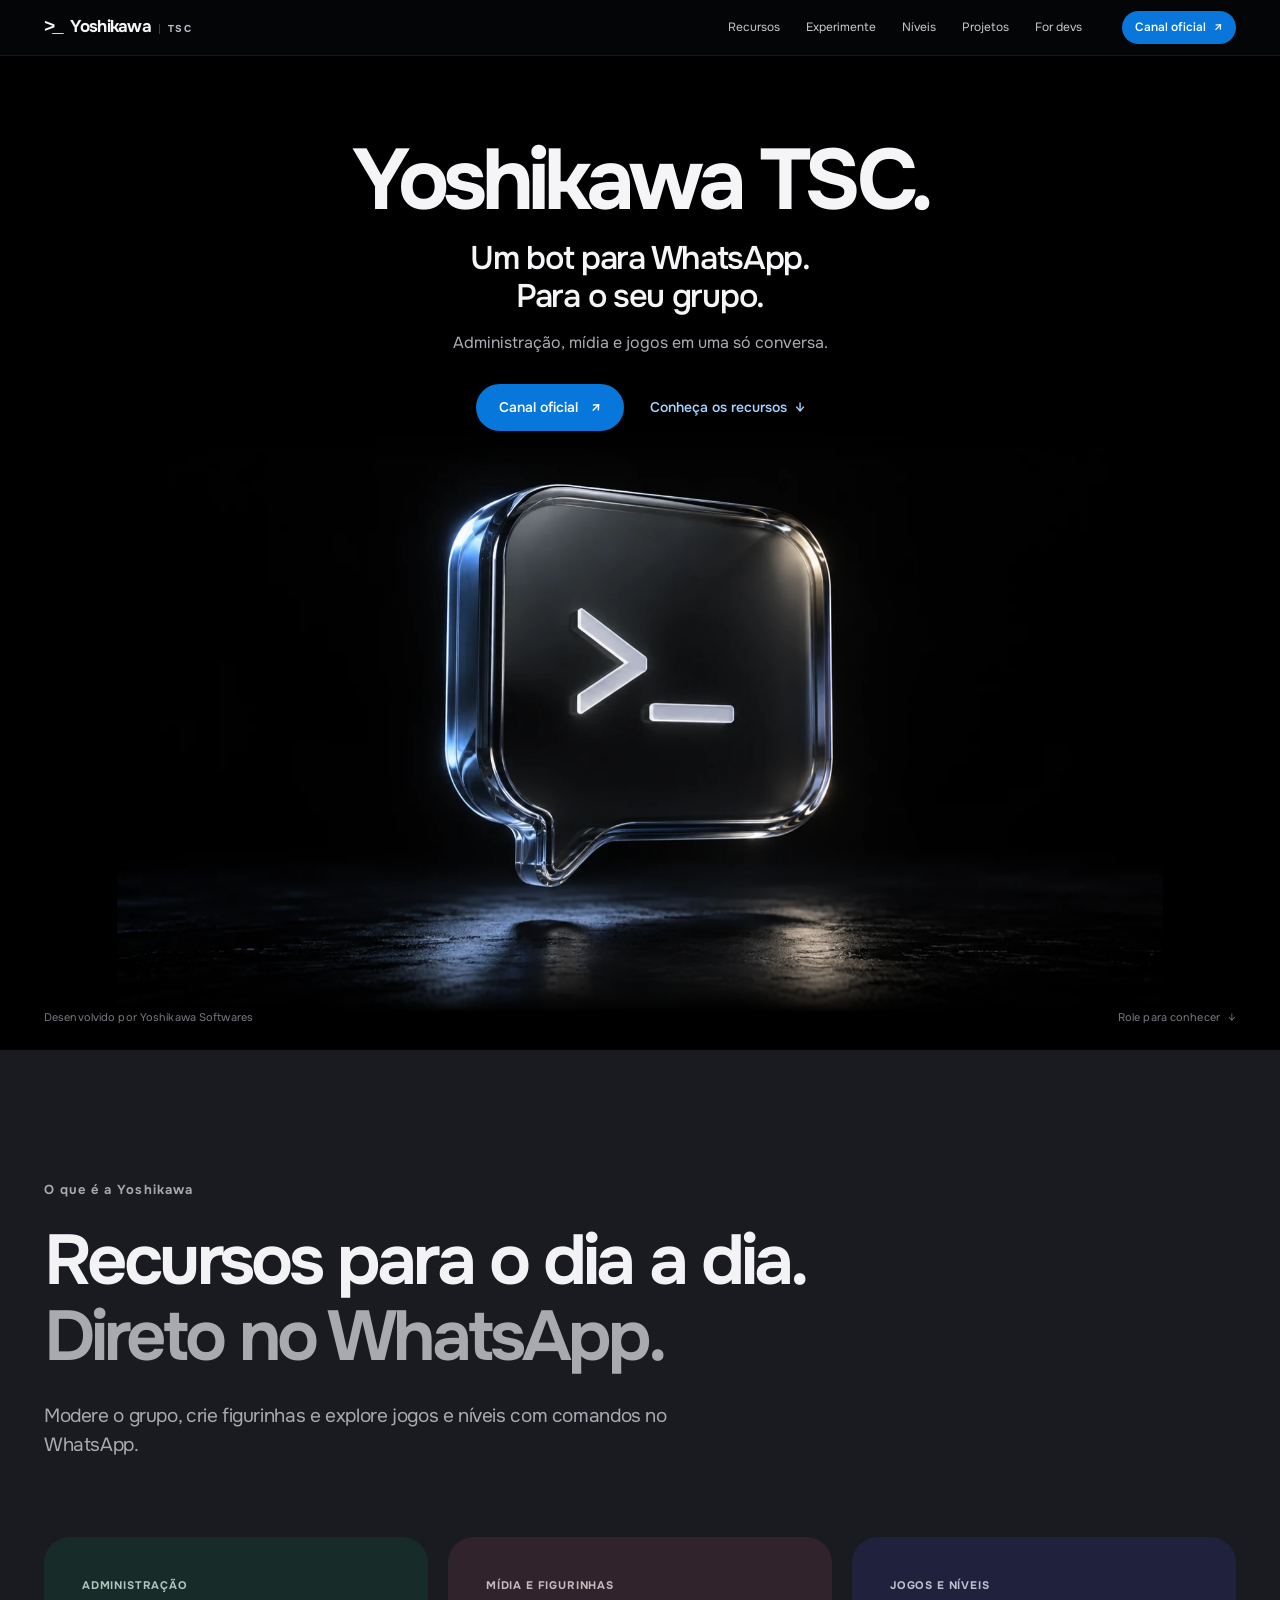
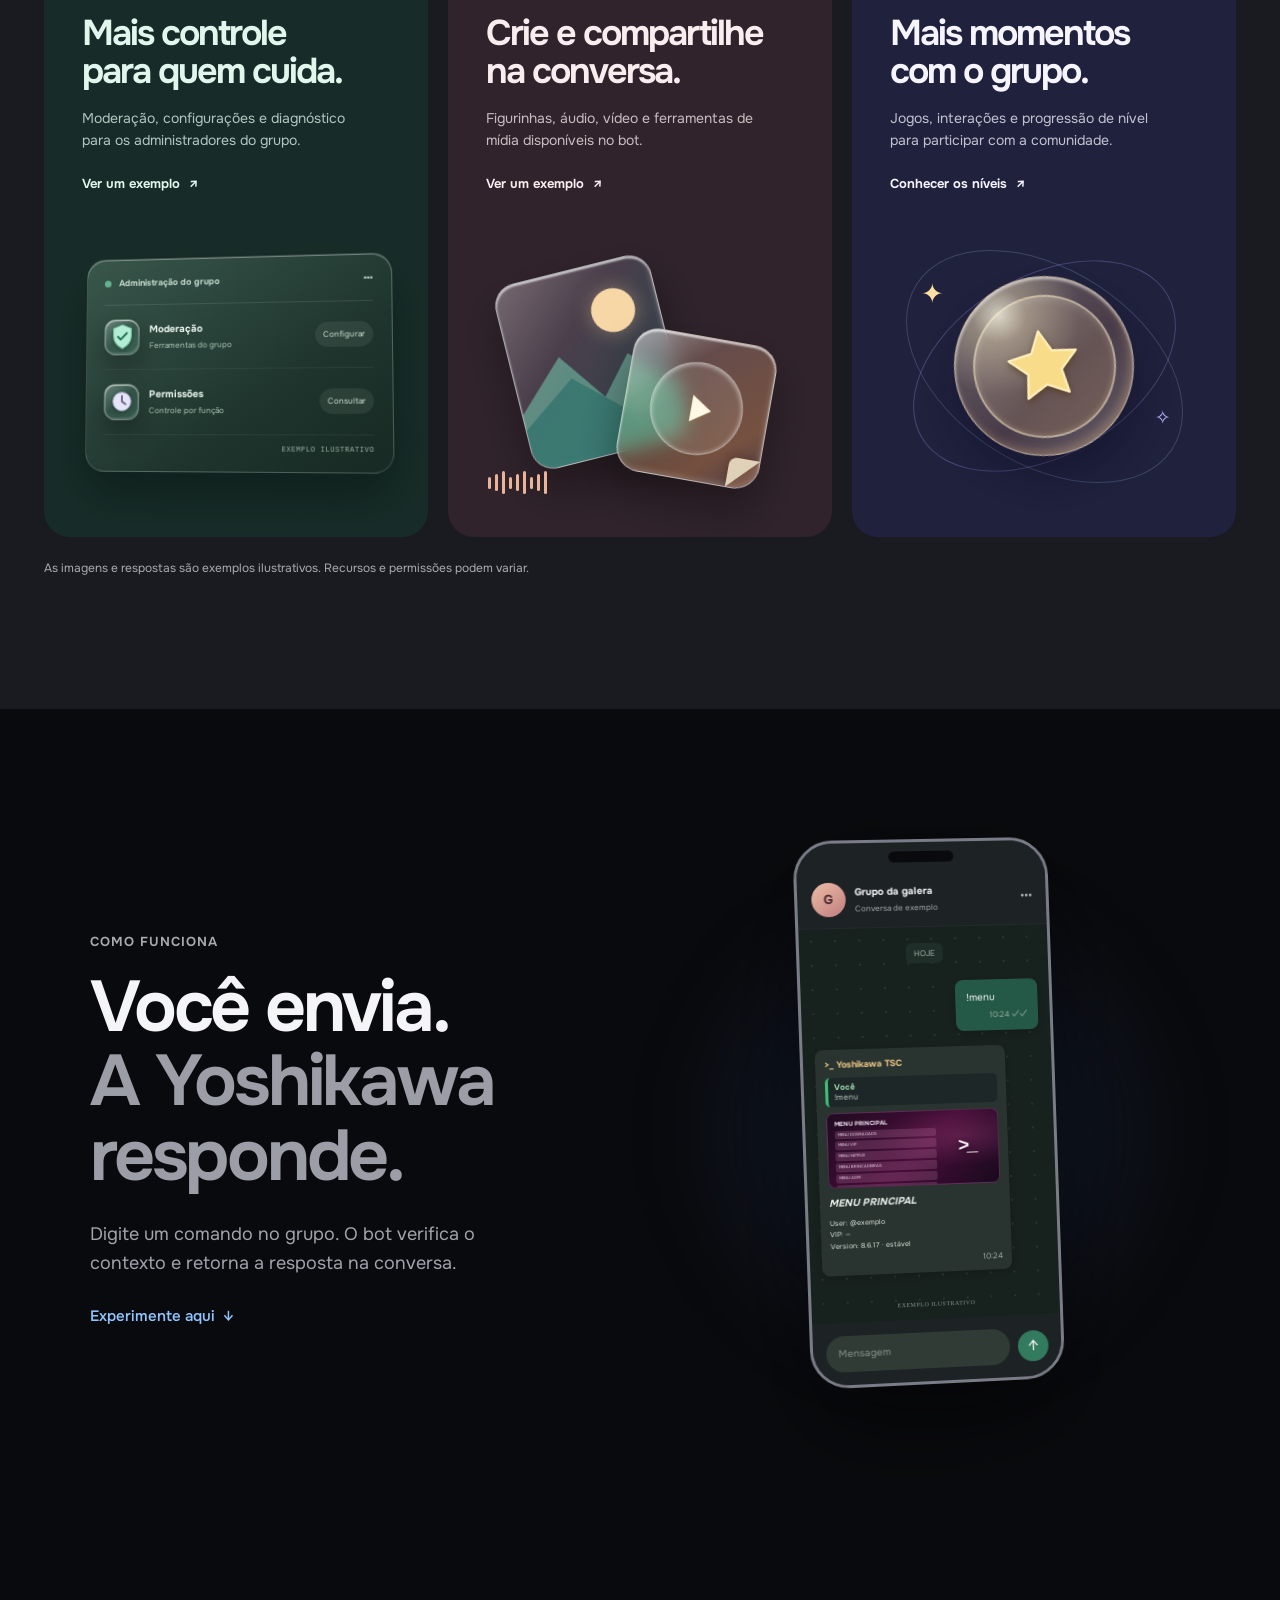
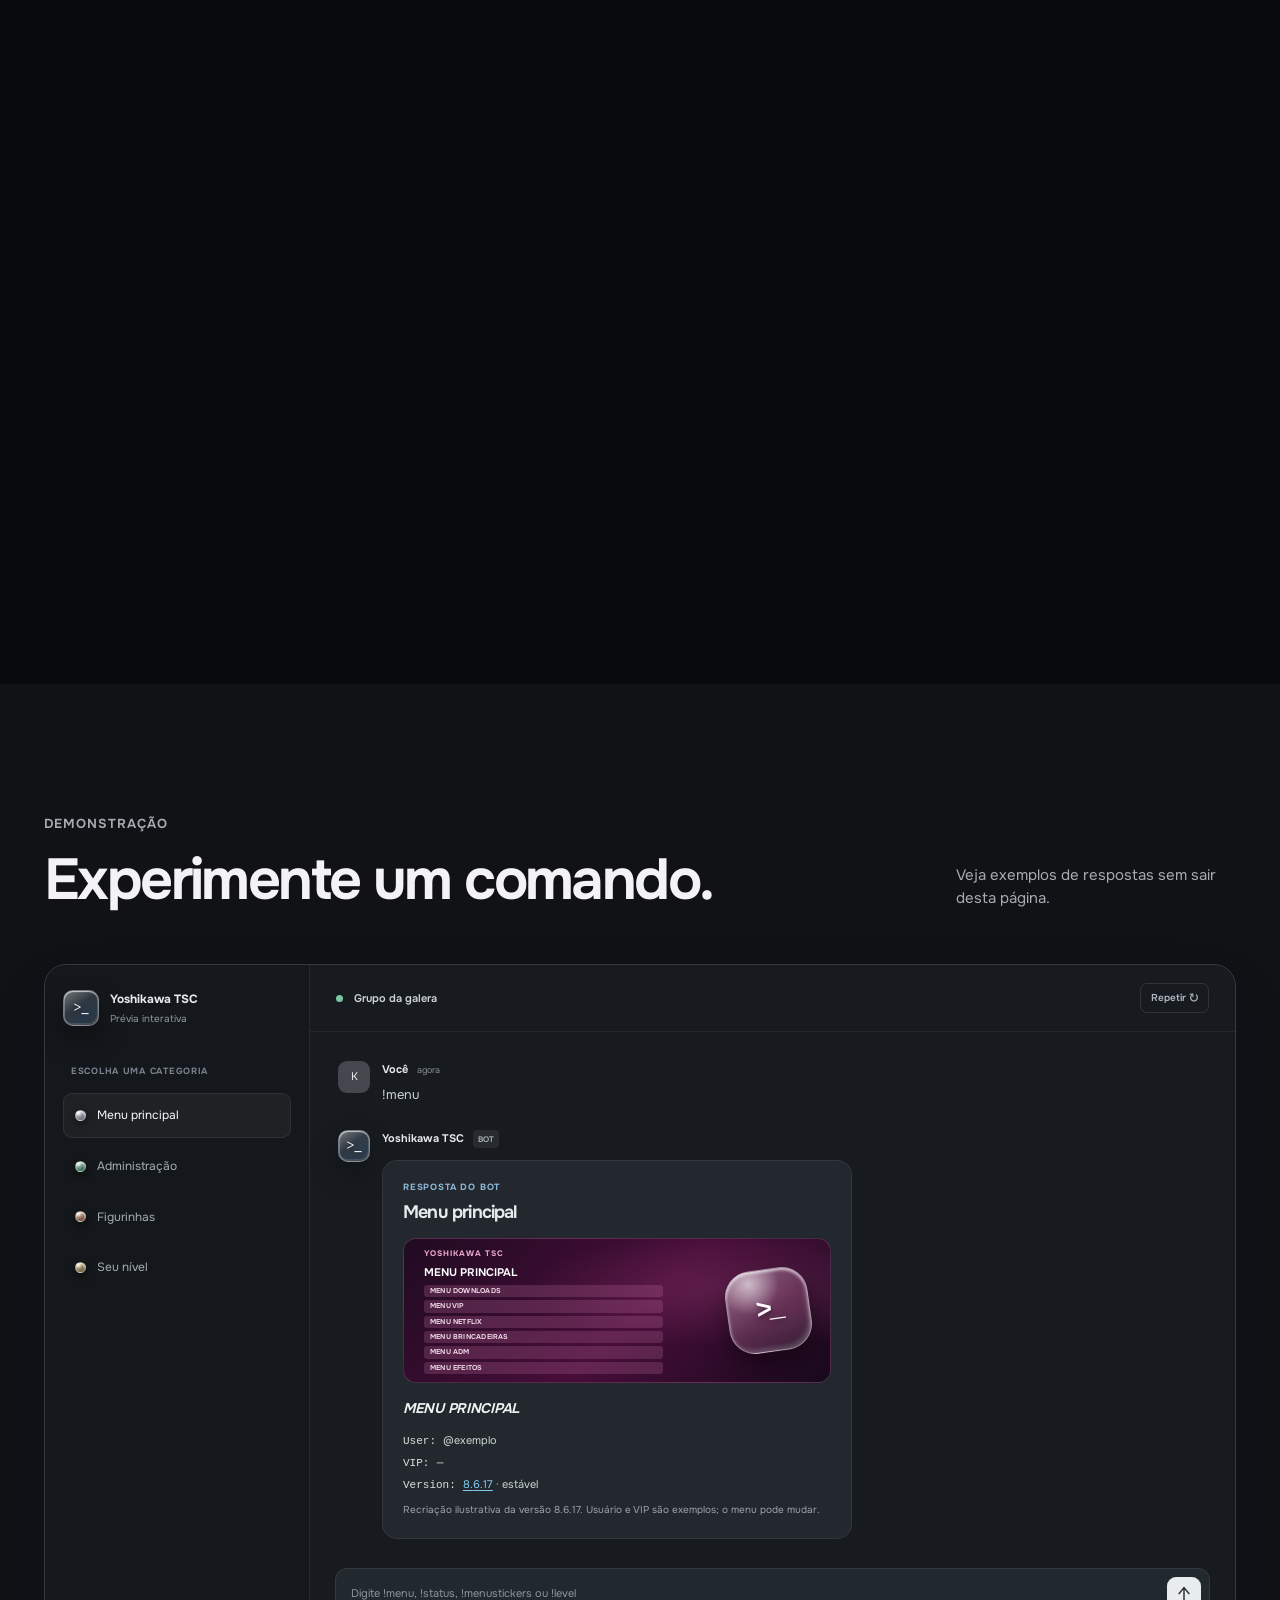
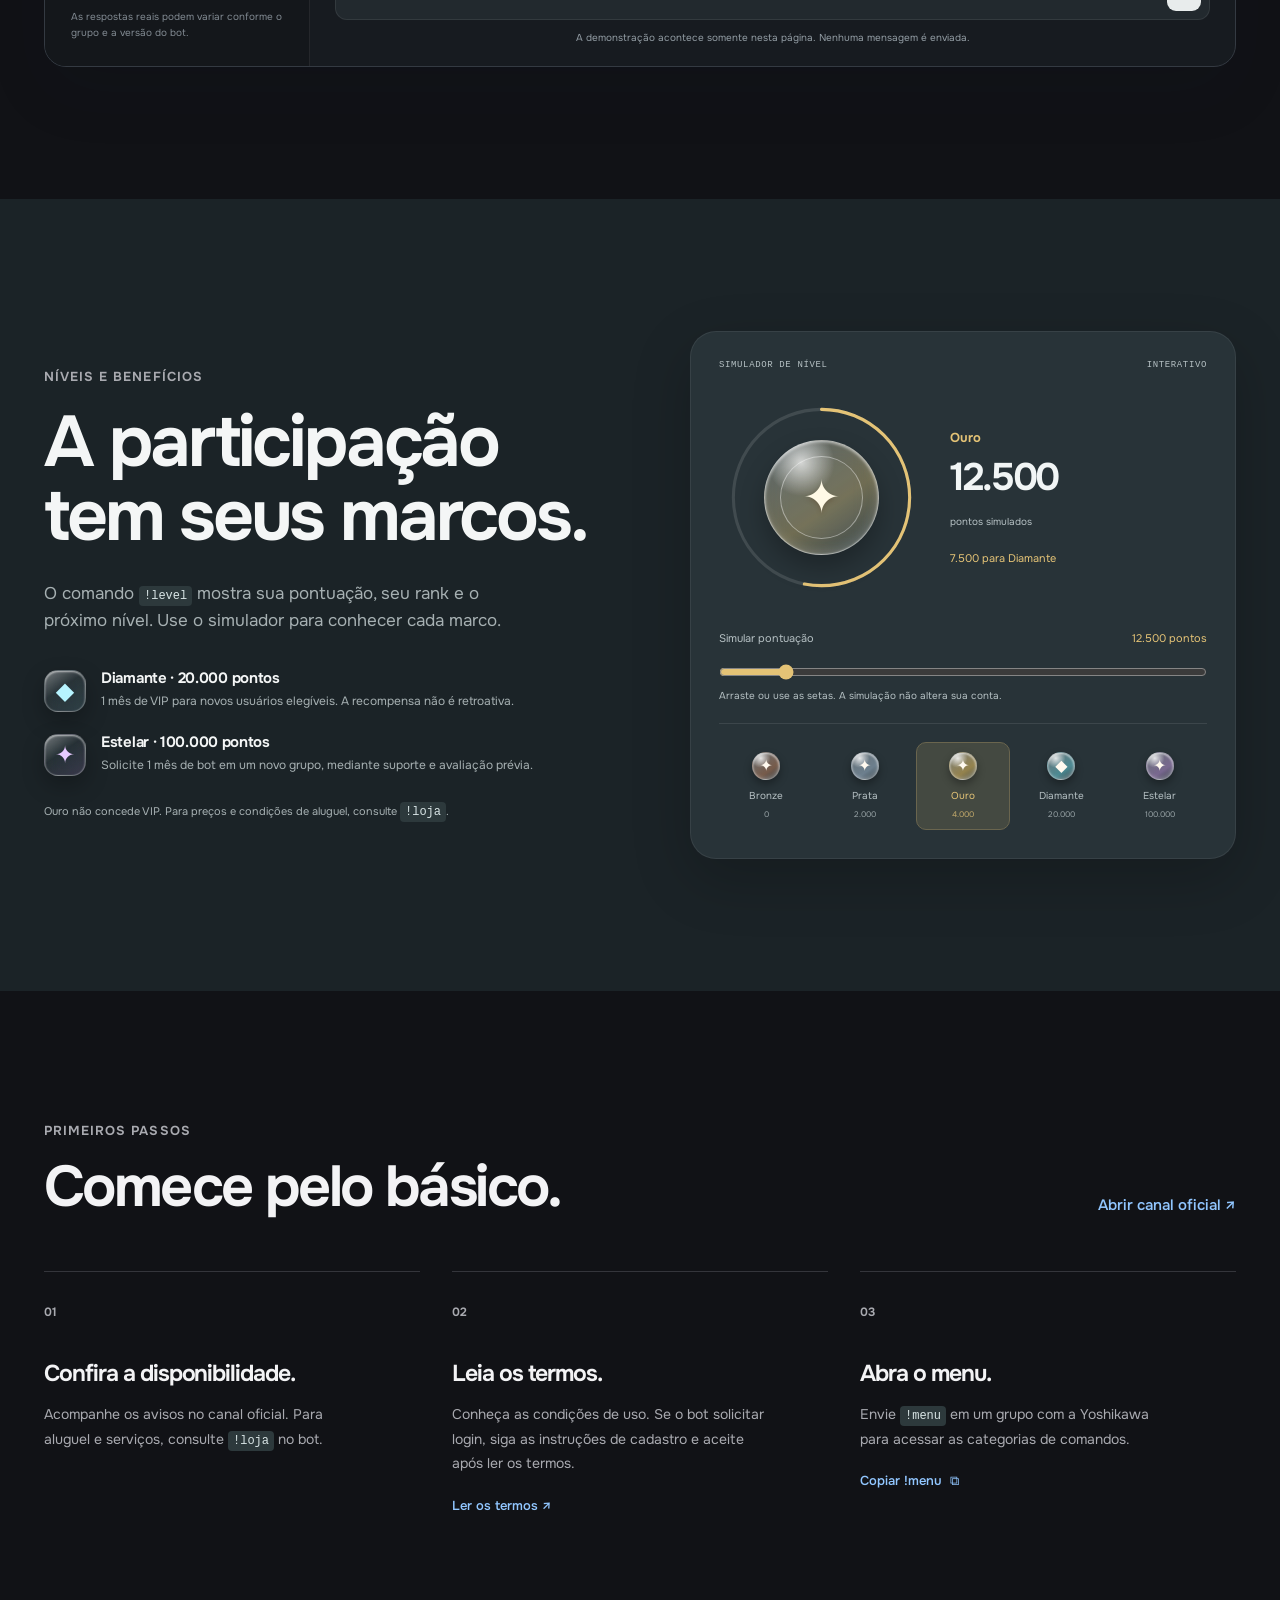
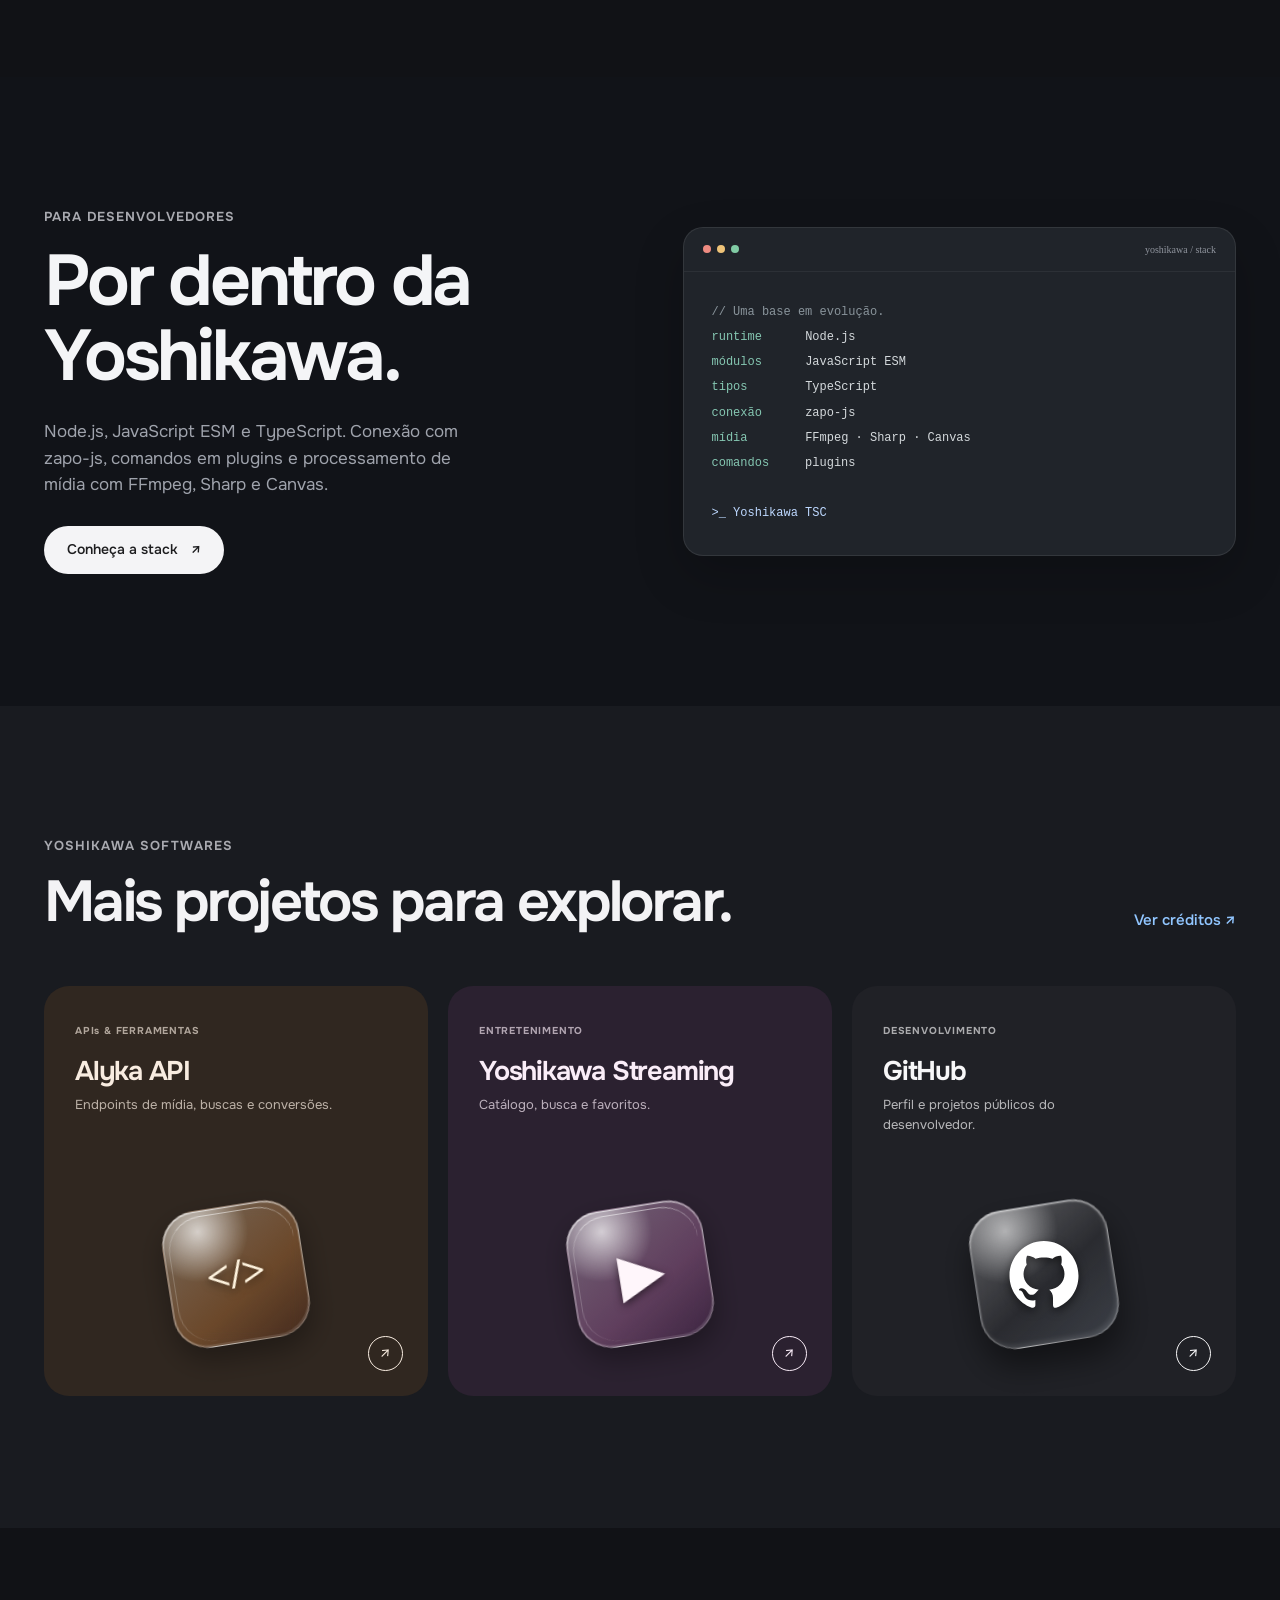
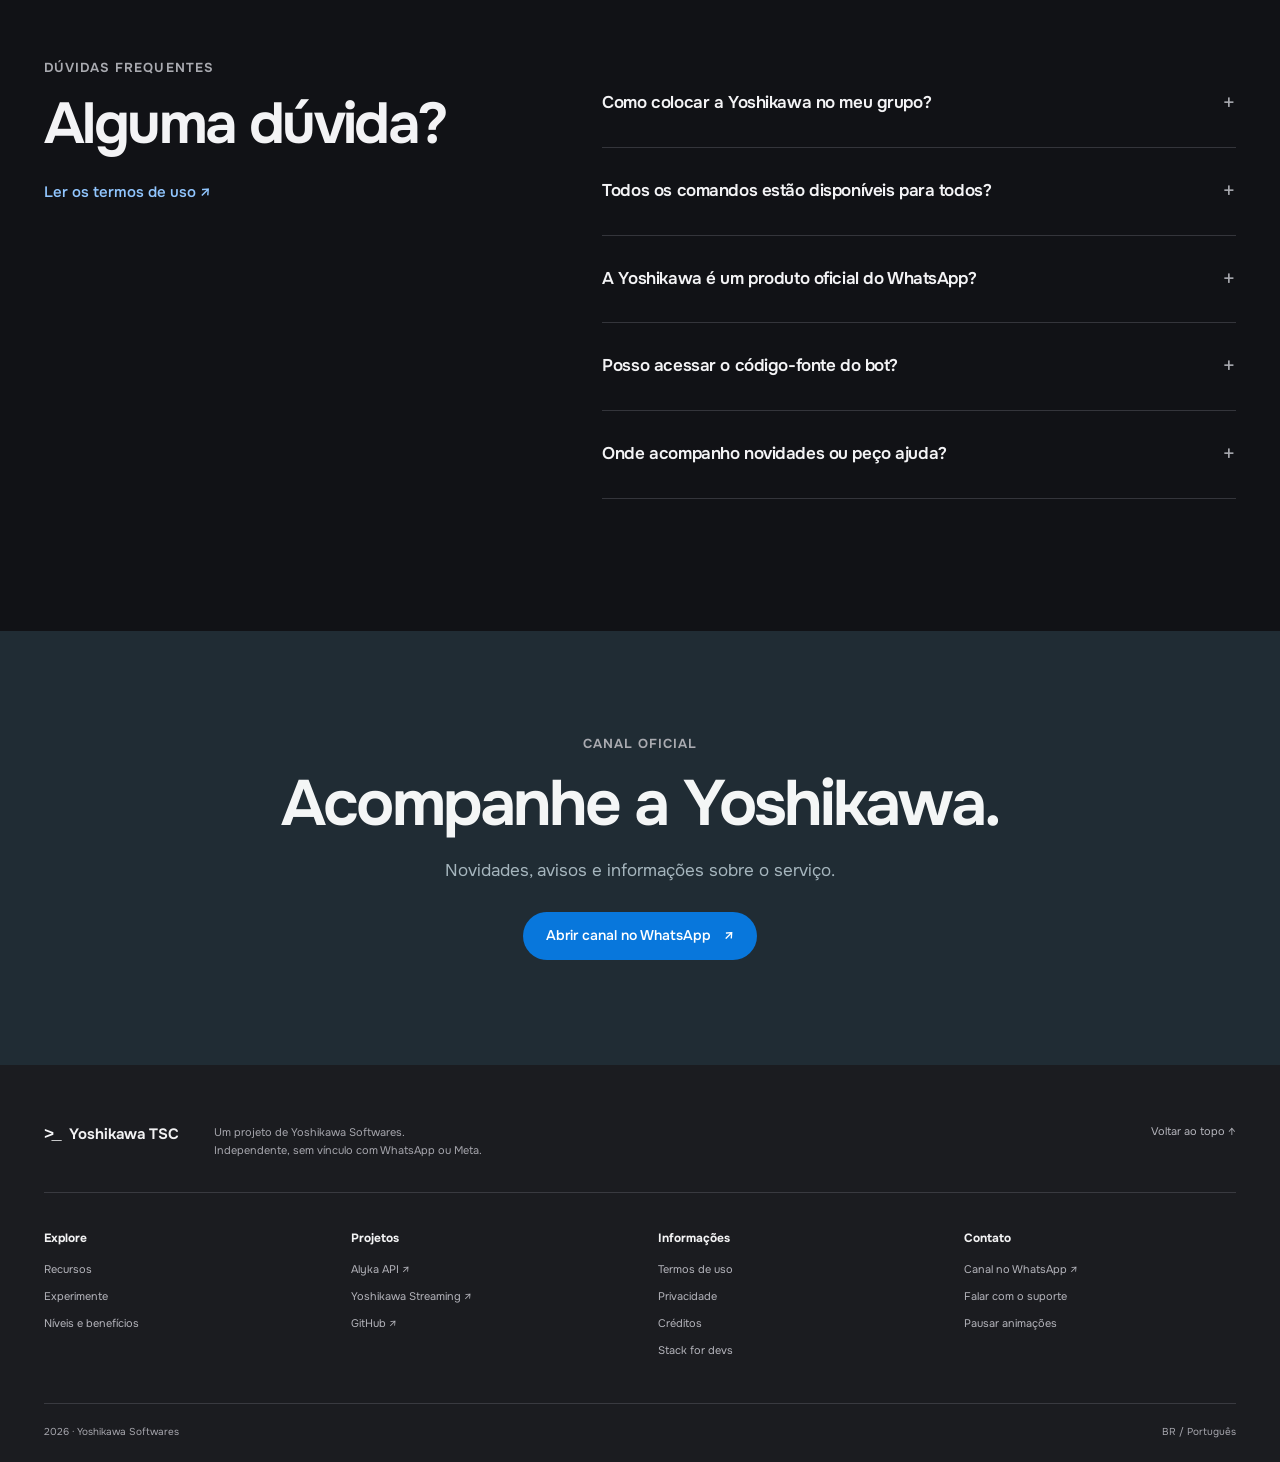
==== index.html @ 17c16bba "Make site dark-only, add glass icons and a menu reference preview" ====
<!doctype html><html lang="pt-BR" id="top"><head><meta charset="utf-8"><meta name="viewport" content="width=device-width,initial-scale=1"><meta name="theme-color" content="#101114"><meta name="description" content="Conheça a Yoshikawa TSC: administração, mídia, jogos e níveis para grupos no WhatsApp."><meta name="color-scheme" content="dark"><title>Bot para WhatsApp — Yoshikawa TSC</title><link rel="canonical" href="https://yoshikawa-softwares.github.io/yoshikawa-tsc/"><meta property="og:type" content="website"><meta property="og:locale" content="pt_BR"><meta property="og:title" content="Bot para WhatsApp — Yoshikawa TSC"><meta property="og:description" content="Conheça a Yoshikawa TSC: administração, mídia, jogos e níveis para grupos no WhatsApp."><meta property="og:url" content="https://yoshikawa-softwares.github.io/yoshikawa-tsc/"><meta property="og:image" content="https://yoshikawa-softwares.github.io/yoshikawa-tsc/assets/social.jpg?v=9"><meta name="twitter:card" content="summary_large_image"><link rel="icon" href="assets/favicon.svg?v=9" type="image/svg+xml"><link rel="preload" href="assets/fonts/onest.ttf" as="font" type="font/ttf" crossorigin><link rel="stylesheet" href="assets/style.css?v=9"><script src="assets/site.js?v=9" defer></script></head><body><a class="skip-link" href="#main">Pular para o conteúdo</a>
<header class="site-header"><div class="nav-inner"><a class="brand" href="./" aria-label="Yoshikawa TSC — início"><span class="brand-mark" aria-hidden="true">&gt;_</span><span class="brand-name">Yoshikawa <small>TSC</small></span></a><nav id="nav" aria-label="Navegação principal"><a href="./#recursos">Recursos</a><a href="./#demo">Experimente</a><a href="./#beneficios">Níveis</a><a href="./#ecossistema">Projetos</a><a href="devs.html">For devs</a></nav><div class="nav-actions"><a class="nav-channel" href="https://whatsapp.com/channel/0029Vb4HBei3wtbHIRpIPQ03" target="_blank" rel="noopener noreferrer">Canal oficial <span aria-hidden="true">↗</span></a><button class="menu-toggle" type="button" aria-label="Abrir menu" aria-controls="nav" aria-expanded="false"><span></span><span></span></button></div></div></header><main id="main">
<section class="hero" aria-labelledby="hero-title"><div class="hero-copy"><h1 id="hero-title">Yoshikawa TSC.</h1><p class="hero-lead">Um bot para WhatsApp.<br>Para o seu grupo.</p><p class="hero-description">Administração, mídia e jogos em uma só conversa.</p><div class="hero-actions"><a class="button button-blue" href="https://whatsapp.com/channel/0029Vb4HBei3wtbHIRpIPQ03" target="_blank" rel="noopener noreferrer">Canal oficial <span aria-hidden="true">↗</span></a><a class="text-link hero-more" href="#recursos">Conheça os recursos <span aria-hidden="true">↓</span></a></div></div><div class="hero-art" aria-hidden="true"><img src="assets/yoshikawa-hero-studio.webp" width="1680" height="941" fetchpriority="high" alt=""></div><div class="hero-foot"><span>Desenvolvido por Yoshikawa Softwares</span><span>Role para conhecer <span aria-hidden="true">↓</span></span></div></section>
<section class="intro-section section-pad" id="recursos"><div class="container"><div class="section-kicker reveal">O que é a Yoshikawa</div><h2 class="statement reveal">Recursos para o dia a dia.<br><span>Direto no WhatsApp.</span></h2><p class="section-intro reveal">Modere o grupo, crie figurinhas e explore jogos e níveis com comandos no WhatsApp.</p><div class="feature-grid">
<article class="feature feature-admin reveal"><div class="feature-copy"><p class="feature-label">ADMINISTRAÇÃO</p><h3>Mais controle<br>para quem cuida.</h3><p>Moderação, configurações e diagnóstico para os administradores do grupo.</p><a href="#demo" class="feature-link" data-pick="admin">Ver um exemplo <span>↗</span></a></div><div class="feature-art admin-art" aria-hidden="true"><div class="admin-panel"><div class="panel-top"><span class="panel-dot"></span><span>Administração do grupo</span><span>•••</span></div><div class="setting-row"><span class="setting-icon shield-icon"><svg viewBox="0 0 32 32" fill="none"><path d="M16 3 26 7v8c0 7-4 11-10 14C10 26 6 22 6 15V7L16 3Z" fill="#b3edd5" stroke="#6cb897" stroke-width="1.2"/><path d="m11 16 3 3 7-7" stroke="#176c4c" stroke-width="2" stroke-linecap="round" stroke-linejoin="round"/></svg></span><span><b>Moderação</b><small>Ferramentas do grupo</small></span><i class="setting-pill">Configurar</i></div><div class="setting-row"><span class="setting-icon"><svg viewBox="0 0 32 32" fill="none"><circle cx="16" cy="16" r="10" fill="#e6e5f7" stroke="#aaa9cb"/><path d="M16 10v6l4 3" stroke="#66618f" stroke-width="2" stroke-linecap="round"/></svg></span><span><b>Permissões</b><small>Controle por função</small></span><i class="setting-pill">Consultar</i></div><div class="admin-caption">EXEMPLO ILUSTRATIVO</div></div></div></article>
<article class="feature feature-media reveal"><div class="feature-copy"><p class="feature-label">MÍDIA E FIGURINHAS</p><h3>Crie e compartilhe<br>na conversa.</h3><p>Figurinhas, áudio, vídeo e ferramentas de mídia disponíveis no bot.</p><a href="#demo" class="feature-link" data-pick="media">Ver um exemplo <span>↗</span></a></div><div class="feature-art media-art" aria-hidden="true"><div class="media-card photo-back"><div class="landscape"><i></i></div></div><div class="media-card sticker-front"><div class="sticker-face"><svg viewBox="0 0 64 64"><path d="M25 16 49 32 25 48Z" fill="#fff8e4"/></svg></div></div><div class="media-sound"><i></i><i></i><i></i><i></i><i></i><i></i><i></i><i></i><i></i></div></div></article>
<article class="feature feature-games reveal"><div class="feature-copy"><p class="feature-label">JOGOS E NÍVEIS</p><h3>Mais momentos<br>com o grupo.</h3><p>Jogos, interações e progressão de nível para participar com a comunidade.</p><a href="#beneficios" class="feature-link">Conhecer os níveis <span>↗</span></a></div><div class="feature-art games-art" aria-hidden="true"><div class="game-orbit orbit-a"></div><div class="game-orbit orbit-b"></div><div class="game-medal"><div class="medal-face"><svg viewBox="0 0 100 100" aria-hidden="true"><path d="m50 18 9.5 19.2L81 40.4 65.5 55.5 69 77 50 67 31 77l3.5-21.5L19 40.4l21.5-3.2Z" fill="#f9dc89" stroke="#fff0bd" stroke-width="2" stroke-linejoin="round"/></svg></div></div><div class="game-sparkle s1">✦</div><div class="game-sparkle s2">✧</div></div></article>
</div><p class="visual-note">As imagens e respostas são exemplos ilustrativos. Recursos e permissões podem variar.</p></div></section>
<section class="conversation-section" aria-labelledby="conversation-title"><div class="conversation-track"><div class="conversation-sticky"><div class="conversation-copy reveal"><p class="eyebrow">COMO FUNCIONA</p><h2 id="conversation-title">Você envia.<br><span>A Yoshikawa responde.</span></h2><p>Digite um comando no grupo. O bot verifica o contexto e retorna a resposta na conversa.</p><a class="text-link" href="#demo">Experimente aqui <span aria-hidden="true">↓</span></a></div><div class="conversation-visual" aria-label="Recriação ilustrativa do menu da Yoshikawa, baseada na versão 8.6.17"><div class="chat-halo"></div><div class="phone"><div class="phone-top"><div class="phone-speaker"></div></div><div class="phone-header"><span class="group-avatar">G</span><div><b>Grupo da galera</b><small>Conversa de exemplo</small></div><span class="phone-more">•••</span></div><div class="phone-body"><span class="chat-date">HOJE</span><div class="bubble sent">!menu <small>10:24 ✓✓</small></div><div class="bubble received"><span class="chat-sender">&gt;_ Yoshikawa TSC</span><div class="phone-quote"><b>Você</b><br>!menu</div><div class="phone-menu-cover" aria-hidden="true"><div><strong>MENU PRINCIPAL</strong><span>MENU DOWNLOADS</span><span>MENU VIP</span><span>MENU NETFLIX</span><span>MENU BRINCADEIRAS</span><span>MENU ADM</span><span>MENU EFEITOS</span></div><i>&gt;_</i></div><strong class="phone-menu-title">MENU PRINCIPAL</strong><span class="phone-menu-meta">User: @exemplo<br>VIP: —<br>Version: 8.6.17 · estável</span><small>10:24</small></div><div class="chat-illustration-note">EXEMPLO ILUSTRATIVO</div></div><div class="phone-input"><span>Mensagem</span><span class="send-glyph">↑</span></div></div></div></div></div></section>
<section class="demo-section section-pad" id="demo"><div class="container"><div class="section-heading reveal"><div><p class="eyebrow">DEMONSTRAÇÃO</p><h2>Experimente um comando.</h2></div><p>Veja exemplos de respostas sem sair desta página.</p></div><div class="demo-shell reveal"><div class="demo-nav"><div class="demo-nav-head"><span class="mini-brand">&gt;_</span><div><strong>Yoshikawa TSC</strong><small>Prévia interativa</small></div></div><span class="demo-label">ESCOLHA UMA CATEGORIA</span><div class="demo-tabs" role="group" aria-label="Categorias de exemplo"><button type="button" data-demo="menu" aria-pressed="true"><span class="tab-dot dot-menu"></span>Menu principal</button><button type="button" data-demo="admin" aria-pressed="false"><span class="tab-dot dot-admin"></span>Administração</button><button type="button" data-demo="media" aria-pressed="false"><span class="tab-dot dot-media"></span>Figurinhas</button><button type="button" data-demo="level" aria-pressed="false"><span class="tab-dot dot-level"></span>Seu nível</button></div><p class="demo-nav-note">As respostas reais podem variar conforme o grupo e a versão do bot.</p></div><div class="demo-stage"><div class="demo-stage-head"><span><span class="status-dot"></span> Grupo da galera</span><button class="demo-reset" type="button" aria-label="Repetir demonstração">Repetir ↻</button></div><div class="demo-conversation" aria-live="polite"><div class="demo-user"><span class="demo-avatar user-avatar">K</span><div><strong>Você <small>agora</small></strong><p class="demo-command">!menu</p></div></div><div class="demo-bot"><span class="demo-avatar bot-avatar">&gt;_</span><div class="demo-answer"><strong>Yoshikawa TSC <small class="bot-badge">BOT</small></strong><div class="response-card"><p class="response-kicker">RESPOSTA DO BOT</p><h3 class="response-title">Menu principal</h3><div class="response-body"><div class="menu-preview"><div class="menu-cover"><div class="menu-cover-text"><span class="cover-mark">YOSHIKAWA TSC</span><strong>MENU PRINCIPAL</strong><span>MENU DOWNLOADS</span><span>MENU VIP</span><span>MENU NETFLIX</span><span>MENU BRINCADEIRAS</span><span>MENU ADM</span><span>MENU EFEITOS</span></div><div class="cover-glyph" aria-hidden="true">&gt;_</div></div><div class="menu-details"><strong>MENU PRINCIPAL</strong><dl><div><dt>User:</dt><dd>@exemplo</dd></div><div><dt>VIP:</dt><dd>—</dd></div><div><dt>Version:</dt><dd><span>8.6.17</span> · estável</dd></div></dl></div></div></div><p class="response-note">Recriação ilustrativa da versão 8.6.17. Usuário e VIP são exemplos; o menu pode mudar.</p></div></div></div></div><form class="command-form"><label class="sr-only" for="demo-command">Digite um comando de exemplo</label><input id="demo-command" maxlength="70" autocomplete="off" placeholder="Digite !menu, !status, !menustickers ou !level"><button type="submit" aria-label="Experimentar comando">↑</button></form><p class="demo-disclaimer">A demonstração acontece somente nesta página. Nenhuma mensagem é enviada.</p></div></div></div></section>
<section class="levels-section section-pad" id="beneficios"><div class="container level-layout"><div class="level-copy reveal"><p class="eyebrow">NÍVEIS E BENEFÍCIOS</p><h2>A participação<br>tem seus marcos.</h2><p>O comando <code>!level</code> mostra sua pontuação, seu rank e o próximo nível. Use o simulador para conhecer cada marco.</p><div class="benefit-list"><div><span class="benefit-symbol diamond-symbol" aria-hidden="true">◆</span><div><h3>Diamante · 20.000 pontos</h3><p>1 mês de VIP para novos usuários elegíveis. A recompensa não é retroativa.</p></div></div><div><span class="benefit-symbol star-symbol" aria-hidden="true">✦</span><div><h3>Estelar · 100.000 pontos</h3><p>Solicite 1 mês de bot em um novo grupo, mediante suporte e avaliação prévia.</p></div></div></div><p class="fine-print">Ouro não concede VIP. Para preços e condições de aluguel, consulte <code>!loja</code>.</p></div><div class="level-simulator reveal" data-rank="gold"><div class="sim-top"><span>SIMULADOR DE NÍVEL</span><span>INTERATIVO</span></div><div class="sim-display"><div class="rank-ring"><svg viewBox="0 0 200 200" aria-hidden="true"><circle class="ring-track" cx="100" cy="100" r="86"/><circle class="ring-progress" cx="100" cy="100" r="86" pathLength="100" stroke-dasharray="100" stroke-dashoffset="47"/></svg><div class="rank-emblem" aria-hidden="true"><span class="rank-emblem-inner">✦</span></div></div><div class="rank-readout"><span class="level-current">Ouro</span><strong class="level-points">12.500</strong><span>pontos simulados</span><p class="level-next">7.500 para Diamante</p></div></div><div class="range-heading"><label for="score">Simular pontuação</label><output id="score-output" for="score">12.500 pontos</output></div><input id="score" type="range" min="0" max="100000" step="100" value="12500" aria-describedby="score-help"><p id="score-help" class="range-help">Arraste ou use as setas. A simulação não altera sua conta.</p><div class="rank-buttons" role="group" aria-label="Simular um nível"><button type="button" data-score="0" aria-pressed="false"><span class="rank-token token-bronze" aria-hidden="true">✦</span>Bronze <small>0</small></button><button type="button" data-score="2000" aria-pressed="false"><span class="rank-token token-silver" aria-hidden="true">✦</span>Prata <small>2.000</small></button><button type="button" data-score="4000" aria-pressed="true"><span class="rank-token token-gold" aria-hidden="true">✦</span>Ouro <small>4.000</small></button><button type="button" data-score="20000" aria-pressed="false"><span class="rank-token token-diamond" aria-hidden="true">◆</span>Diamante <small>20.000</small></button><button type="button" data-score="100000" aria-pressed="false"><span class="rank-token token-stellar" aria-hidden="true">✦</span>Estelar <small>100.000</small></button></div></div></div></section>
<section class="start-section section-pad"><div class="container"><div class="section-heading reveal"><div><p class="eyebrow">PRIMEIROS PASSOS</p><h2>Comece pelo básico.</h2></div><a class="text-link" href="https://whatsapp.com/channel/0029Vb4HBei3wtbHIRpIPQ03" target="_blank" rel="noopener noreferrer">Abrir canal oficial ↗</a></div><div class="steps-grid"><article class="reveal"><span>01</span><h3>Confira a disponibilidade.</h3><p>Acompanhe os avisos no canal oficial. Para aluguel e serviços, consulte <code>!loja</code> no bot.</p></article><article class="reveal"><span>02</span><h3>Leia os termos.</h3><p>Conheça as condições de uso. Se o bot solicitar login, siga as instruções de cadastro e aceite após ler os termos.</p><a class="text-link" href="termos.html">Ler os termos ↗</a></article><article class="reveal"><span>03</span><h3>Abra o menu.</h3><p>Envie <code>!menu</code> em um grupo com a Yoshikawa para acessar as categorias de comandos.</p><button type="button" class="text-link copy-button" data-copy="!menu">Copiar !menu <span aria-hidden="true">⧉</span></button></article></div></div></section>
<section class="developers section-pad"><div class="container developers-inner"><div class="developer-copy reveal"><p class="eyebrow">PARA DESENVOLVEDORES</p><h2>Por dentro da<br>Yoshikawa.</h2><p>Node.js, JavaScript ESM e TypeScript. Conexão com zapo-js, comandos em plugins e processamento de mídia com FFmpeg, Sharp e Canvas.</p><a class="button button-light" href="devs.html">Conheça a stack <span aria-hidden="true">↗</span></a></div><div class="code-window reveal" aria-label="Resumo ilustrativo da stack"><div class="code-bar"><span></span><span></span><span></span><small>yoshikawa / stack</small></div><pre><code><span>// Uma base em evolução.</span>
<span class="code-key">runtime</span>      Node.js
<span class="code-key">módulos</span>      JavaScript ESM
<span class="code-key">tipos</span>        TypeScript
<span class="code-key">conexão</span>      zapo-js
<span class="code-key">mídia</span>        FFmpeg · Sharp · Canvas
<span class="code-key">comandos</span>     plugins

<span class="code-prompt">&gt;_ Yoshikawa TSC</span></code></pre></div></div></section>
<section class="projects-section section-pad" id="ecossistema"><div class="container"><div class="section-heading reveal"><div><p class="eyebrow">YOSHIKAWA SOFTWARES</p><h2>Mais projetos para explorar.</h2></div><a class="text-link" href="creditos.html">Ver créditos ↗</a></div><div class="projects-grid"><a class="project-card project-api reveal" href="https://alyka-api.vercel.app" target="_blank" rel="noopener noreferrer"><div><span>APIs & FERRAMENTAS</span><h3>Alyka API</h3><p>Endpoints de mídia, buscas e conversões.</p></div><div class="project-art api-object" aria-hidden="true"><span>&lt;/&gt;</span></div><span class="project-arrow" aria-hidden="true">↗</span></a><a class="project-card project-stream reveal" href="https://yoshikawa.vercel.app" target="_blank" rel="noopener noreferrer"><div><span>ENTRETENIMENTO</span><h3>Yoshikawa Streaming</h3><p>Catálogo, busca e favoritos.</p></div><div class="project-art stream-object" aria-hidden="true"><div>▶</div></div><span class="project-arrow" aria-hidden="true">↗</span></a><a class="project-card project-github reveal" href="https://github.com/yoshikawa-softwares" target="_blank" rel="noopener noreferrer"><div><span>DESENVOLVIMENTO</span><h3>GitHub</h3><p>Perfil e projetos públicos do desenvolvedor.</p></div><div class="project-art github-object" aria-hidden="true"><img src="assets/icons/github.svg" width="100" height="100" alt=""></div><span class="project-arrow" aria-hidden="true">↗</span></a></div></div></section>
<section class="faq-section section-pad"><div class="container faq-layout"><div class="reveal"><p class="eyebrow">DÚVIDAS FREQUENTES</p><h2>Alguma dúvida?</h2><a class="text-link" href="termos.html">Ler os termos de uso ↗</a></div><div class="faq-list reveal"><details><summary>Como colocar a Yoshikawa no meu grupo?<span aria-hidden="true">+</span></summary><p>Acompanhe o canal oficial e consulte as opções de aluguel pelo comando <code>!loja</code> em um grupo onde o bot esteja disponível. Se precisar de orientação, entre em contato com o suporte.</p></details><details><summary>Todos os comandos estão disponíveis para todos?<span aria-hidden="true">+</span></summary><p>Não. Alguns comandos dependem de permissões, benefícios ativos ou configurações do grupo. O bot informa as condições ao utilizar cada recurso.</p></details><details><summary>A Yoshikawa é um produto oficial do WhatsApp?<span aria-hidden="true">+</span></summary><p>Não. É um projeto independente, sem vínculo com WhatsApp ou Meta. A disponibilidade depende de serviços externos.</p></details><details><summary>Posso acessar o código-fonte do bot?<span aria-hidden="true">+</span></summary><p>O bot é de código fechado. A página para desenvolvedores apresenta a stack e os créditos, e o GitHub reúne os projetos públicos do desenvolvedor.</p></details><details><summary>Onde acompanho novidades ou peço ajuda?<span aria-hidden="true">+</span></summary><p>Os avisos estão no canal oficial. Para suporte, escreva para <a href="mailto:yoshikawa.softwares@proton.me">yoshikawa.softwares@proton.me</a> ou use <code>!report</code> no bot.</p></details></div></div></section>
<section class="closing"><div class="closing-inner reveal"><p class="eyebrow">CANAL OFICIAL</p><h2>Acompanhe a Yoshikawa.</h2><p>Novidades, avisos e informações sobre o serviço.</p><a class="button button-blue" href="https://whatsapp.com/channel/0029Vb4HBei3wtbHIRpIPQ03" target="_blank" rel="noopener noreferrer">Abrir canal no WhatsApp <span aria-hidden="true">↗</span></a></div></section>
<template id="menu-preview-template"><div class="menu-preview"><div class="menu-cover"><div class="menu-cover-text"><span class="cover-mark">YOSHIKAWA TSC</span><strong>MENU PRINCIPAL</strong><span>MENU DOWNLOADS</span><span>MENU VIP</span><span>MENU NETFLIX</span><span>MENU BRINCADEIRAS</span><span>MENU ADM</span><span>MENU EFEITOS</span></div><div class="cover-glyph" aria-hidden="true">&gt;_</div></div><div class="menu-details"><strong>MENU PRINCIPAL</strong><dl><div><dt>User:</dt><dd>@exemplo</dd></div><div><dt>VIP:</dt><dd>—</dd></div><div><dt>Version:</dt><dd><span>8.6.17</span> · estável</dd></div></dl></div></div></template></main><footer class="site-footer"><div class="footer-inner"><div class="footer-top"><a href="./" class="footer-brand"><span class="brand-mark" aria-hidden="true">&gt;_</span> Yoshikawa TSC</a><p>Um projeto de Yoshikawa Softwares.<br>Independente, sem vínculo com WhatsApp ou Meta.</p><a class="back-top" href="#top">Voltar ao topo ↑</a></div><div class="footer-columns"><div><strong>Explore</strong><a href="./#recursos">Recursos</a><a href="./#demo">Experimente</a><a href="./#beneficios">Níveis e benefícios</a></div><div><strong>Projetos</strong><a href="https://alyka-api.vercel.app" target="_blank" rel="noopener noreferrer">Alyka API ↗</a><a href="https://yoshikawa.vercel.app" target="_blank" rel="noopener noreferrer">Yoshikawa Streaming ↗</a><a href="https://github.com/yoshikawa-softwares" target="_blank" rel="noopener noreferrer">GitHub ↗</a></div><div><strong>Informações</strong><a href="termos.html">Termos de uso</a><a href="privacidade.html">Privacidade</a><a href="creditos.html">Créditos</a><a href="devs.html">Stack for devs</a></div><div><strong>Contato</strong><a href="https://whatsapp.com/channel/0029Vb4HBei3wtbHIRpIPQ03" target="_blank" rel="noopener noreferrer">Canal no WhatsApp ↗</a><a href="mailto:yoshikawa.softwares@proton.me">Falar com o suporte</a><button class="motion-toggle" type="button" aria-pressed="false">Pausar animações</button></div></div><div class="footer-bottom"><span>2026 · Yoshikawa Softwares</span><span>BR / Português</span></div></div></footer><div class="toast" role="status" aria-live="polite"></div></body></html>
---- assets/style.css ----
@font-face{font-family:Onest;src:url('fonts/onest.ttf') format('truetype');font-weight:100 900;font-display:swap}
:root{--bg:#111216;--surface:#191b20;--card:#24262b;--text:#f3f3f5;--muted:#a9aab0;--line:#34353b;--link:#91c6ff;--ease:cubic-bezier(.22,1,.36,1);color-scheme:dark}
*{box-sizing:border-box}html{scroll-behavior:smooth;scroll-padding-top:74px}body{margin:0;background:var(--bg);color:var(--text);font:16px/1.55 Onest,system-ui,-apple-system,sans-serif;-webkit-font-smoothing:antialiased;overflow-x:hidden}::selection{background:#bddcff;color:#101216}a{color:inherit;text-decoration:none}button,input{font:inherit}button{color:inherit}button,a,summary,input{-webkit-tap-highlight-color:transparent}button,a,input,summary{outline-offset:4px}button:focus-visible,a:focus-visible,input:focus-visible,summary:focus-visible{outline:3px solid #328be2}button{cursor:pointer}p,h1,h2,h3,h4{margin:0}h1,h2,h3,h4{line-height:1.05;letter-spacing:-.045em;font-weight:650}p{color:var(--muted)}img,svg{max-width:100%}.container,.wrap{width:min(1200px,calc(100% - 88px));margin-inline:auto}.section-pad,.section{padding-block:132px}.eyebrow,.section-kicker{font-size:13px;line-height:1.2;font-weight:650;letter-spacing:.08em;color:var(--muted)}.skip-link{position:fixed;z-index:300;top:-100px;left:10px;background:#fff;color:#000;padding:12px}.skip-link:focus{top:10px}.sr-only{position:absolute;width:1px;height:1px;padding:0;margin:-1px;overflow:hidden;clip:rect(0,0,0,0);white-space:nowrap;border:0}
.site-header{height:56px;position:sticky;top:0;z-index:100;color:#f5f5f7;background:rgba(22,22,24,.84);backdrop-filter:saturate(160%) blur(20px);-webkit-backdrop-filter:saturate(160%) blur(20px);border-bottom:1px solid #ffffff16}.nav-inner{width:min(1200px,calc(100% - 88px));height:100%;margin:auto;display:flex;align-items:center;gap:40px}.brand{display:flex;align-items:center;gap:10px;white-space:nowrap;font-size:16px;letter-spacing:-.035em;font-weight:680}.brand small{font-size:11px;color:#aaaab0;font-weight:500;letter-spacing:0}.brand-mark{display:grid;place-items:center;width:28px;height:28px;border:1px solid #ffffff38;border-radius:8px;font:700 12px/1 ui-monospace,monospace;letter-spacing:-.12em;color:#fff;background:linear-gradient(145deg,#3e4148,#1a1c22);box-shadow:inset 0 1px #ffffff22}.site-header nav{display:flex;align-items:center;gap:26px;margin-left:auto}.site-header nav a{font-size:12px;color:#c8c8cc;transition:color .25s}.site-header nav a:hover{color:#fff}.nav-actions{display:flex;align-items:center;gap:14px}.nav-channel{font-size:12px;font-weight:550;white-space:nowrap;padding:7px 13px;color:#fff;background:#0876da;border-radius:100px;transition:background .25s}.nav-channel:hover{background:#1688ed}.nav-channel span{margin-left:5px}.menu-toggle{background:none;border:0;padding:4px;display:grid;place-items:center;color:#c9c9ce}.menu-toggle{display:none;width:30px;height:30px;gap:5px;align-content:center}.menu-toggle span{display:block;width:19px;height:1.5px;border-radius:3px;background:currentColor;transition:transform .3s var(--ease)}.menu-toggle[aria-expanded=true] span:first-child{transform:translateY(3.25px) rotate(45deg)}.menu-toggle[aria-expanded=true] span:last-child{transform:translateY(-3.25px) rotate(-45deg)}
.button{display:inline-flex;align-items:center;justify-content:center;gap:13px;border:0;border-radius:100px;padding:13px 23px;font-size:14px;font-weight:550;white-space:nowrap;transition:transform .45s var(--ease),background .25s,box-shadow .35s}.button:hover{transform:translateY(-2px)}.button-blue{color:#fff;background:#0877dc}.button-blue:hover{background:#1689ed;box-shadow:0 8px 25px #0877dc3d}.button-light{background:#f4f4f6;color:#1d1d1f}.button-light:hover{background:#fff}.text-link{font-size:15px;color:var(--link);font-weight:550;background:none;border:0;padding:0;display:inline-flex;align-items:center;gap:8px}.text-link:hover{text-decoration:underline;text-underline-offset:4px}.text-link span,.feature-link span{transition:transform .4s var(--ease)}.text-link:hover span,.feature-link:hover span{transform:translate(3px,-3px)}
.hero{background:#000;color:#f5f5f7;position:relative;overflow:hidden;text-align:center;padding:80px 0 24px}.hero-copy{position:relative;z-index:2;padding:0 24px}.hero h1{font-size:clamp(54px,6.7vw,92px);letter-spacing:-.065em;font-weight:690}.hero-lead{color:#f5f5f7;font-size:clamp(24px,2.55vw,36px);font-weight:550;letter-spacing:-.04em;line-height:1.16;margin-top:14px}.hero-description{color:#acadb4;font-size:16px;margin-top:15px}.hero-actions{display:flex;gap:26px;align-items:center;justify-content:center;margin-top:28px}.hero-more{color:#a7d1ff;font-size:14px}.hero-more:hover span{transform:translateY(3px)}.hero-art{position:relative;max-width:1330px;height:clamp(420px,46vw,610px);margin:-8px auto -3px;overflow:hidden;mask-image:linear-gradient(180deg,transparent 0,#000 8%,#000 91%,transparent 100%)}.hero-art img{width:100%;height:100%;object-fit:contain;display:block;transform:translate3d(0,var(--hero-shift,0px),0) scale(var(--hero-scale,1));will-change:transform}.hero-foot{width:min(1200px,calc(100% - 88px));margin:0 auto;display:flex;justify-content:space-between;color:#777980;font-size:11px;letter-spacing:.01em}.hero-foot span:last-child{display:flex;gap:8px}
.intro-section{background:var(--surface)}.statement{font-size:clamp(40px,5.5vw,72px);line-height:1.08;max-width:1040px;margin-top:25px;letter-spacing:-.055em}.statement span{color:var(--muted)}.section-intro{max-width:680px;font-size:19px;line-height:1.55;letter-spacing:-.02em;margin-top:27px}.feature-grid{margin-top:76px;display:grid;grid-template-columns:repeat(3,minmax(0,1fr));gap:20px}.feature{position:relative;overflow:hidden;min-height:600px;border-radius:26px;display:flex;flex-direction:column;isolation:isolate;transition:transform .7s var(--ease),box-shadow .7s var(--ease)}.feature:hover{transform:translateY(-5px);box-shadow:0 20px 50px #1b22351c}.feature-admin{background:#dcefe8;color:#153d30}.feature-media{background:#f6e5da;color:#573028}.feature-games{background:#262844;color:#fff}.feature-copy{position:relative;z-index:2;padding:40px 38px 0}.feature-label{font-size:11px;font-weight:700;letter-spacing:.075em;opacity:.75;color:inherit}.feature h3{font-size:clamp(27px,2.8vw,38px);letter-spacing:-.055em;line-height:1.08;margin-top:20px}.feature-copy>p:not(.feature-label){font-size:14px;line-height:1.6;color:inherit;opacity:.72;margin-top:16px;max-width:290px}.feature-link{display:inline-flex;align-items:center;gap:9px;font-size:13px;font-weight:650;margin-top:22px;color:inherit}.feature-link:hover{text-decoration:underline;text-underline-offset:4px}.feature-art{position:relative;flex:1;min-height:250px}.admin-art{display:grid;place-items:center;padding:30px 18px 35px}.admin-panel{width:min(100%,310px);border-radius:20px;background:#ffffffd9;border:1px solid #ffffffcc;box-shadow:0 20px 50px #24533f21,0 1px 0 #fff inset;color:#244538;padding:18px;transform:perspective(900px) rotateX(4deg) rotateY(-8deg);transition:transform .8s var(--ease)}.feature:hover .admin-panel{transform:perspective(900px) rotateX(0) rotateY(0)}.panel-top{display:flex;align-items:center;gap:8px;color:#687e73;font-size:9px;font-weight:700;padding-bottom:14px;border-bottom:1px solid #15483112}.panel-top span:last-child{margin-left:auto}.panel-dot{width:7px;height:7px;background:#62b190;border-radius:50%}.setting-row{display:flex;align-items:center;gap:10px;padding:14px 0;border-bottom:1px solid #1548310d}.setting-row:last-of-type{border:0}.setting-icon{width:37px;height:37px;display:grid;place-items:center;border-radius:12px;background:#eef5f1}.setting-icon svg{width:30px;height:30px}.setting-row b,.setting-row small{display:block}.setting-row b{font-size:10px}.setting-row small{font-size:8px;color:#789086;margin-top:2px}.setting-pill{font-size:8px;font-style:normal;margin-left:auto;padding:6px 8px;border-radius:20px;background:#e5eee8;color:#60806d}.admin-caption{text-align:right;font:7px ui-monospace,monospace;letter-spacing:.08em;color:#9eaaa3;margin-top:10px}
.media-art{display:flex;align-items:center;justify-content:center;perspective:800px}.media-card{position:absolute;width:160px;height:190px;border:7px solid #fff;border-radius:23px;box-shadow:0 18px 35px #843e3230,inset 0 1px 2px #fff7;transition:transform .8s var(--ease);overflow:hidden}.photo-back{background:linear-gradient(145deg,#a8c9c8,#6a98a1);transform:translate(-49px,-4px) rotate(-14deg)}.photo-back:before{content:'';position:absolute;width:44px;height:44px;border-radius:50%;background:#f4d290;right:23px;top:27px;box-shadow:0 0 25px #fff4}.landscape{position:absolute;inset:75px -15px -15px;background:#6a9d88;clip-path:polygon(0 100%,0 54%,34% 5%,53% 44%,70% 15%,100% 60%,100% 100%)}.landscape i{position:absolute;inset:25px -10px -4px;background:#3f786e;clip-path:polygon(0 100%,0 59%,39% 5%,68% 57%,85% 30%,100% 52%,100% 100%)}.sticker-front{width:145px;height:145px;transform:translate(56px,42px) rotate(10deg);background:linear-gradient(145deg,#ffdfa2,#f1b660);border-radius:25px}.sticker-front:after{content:'';position:absolute;right:-1px;bottom:-1px;width:31px;height:31px;border-radius:8px 0 0 0;background:linear-gradient(135deg,#fff3d0 49%,#d9994a 50%);box-shadow:-3px -3px 7px #a46b3630}.sticker-face{position:absolute;inset:25px;display:grid;place-items:center;border:1px solid #ffffff99;border-radius:50%;background:#ffffff25;box-shadow:inset 0 1px 4px #fff5}.sticker-face svg{width:54px;height:54px;filter:drop-shadow(0 2px 3px #9b713e66)}.feature:hover .photo-back{transform:translate(-59px,-12px) rotate(-18deg)}.feature:hover .sticker-front{transform:translate(65px,36px) rotate(14deg)}.media-sound{position:absolute;display:flex;align-items:center;gap:4px;bottom:38px;left:40px;height:32px}.media-sound i{width:3px;background:#b86e59;border-radius:10px;height:12px;animation:sound-wave 1.3s ease-in-out infinite alternate}.media-sound i:nth-child(3n){height:23px;animation-delay:-.6s}.media-sound i:nth-child(3n + 2){height:17px;animation-delay:-.3s}
.games-art{display:grid;place-items:center;overflow:hidden}.game-medal{width:180px;height:180px;border-radius:50%;display:grid;place-items:center;position:relative;background:linear-gradient(150deg,#fff0c4,#aa7130 48%,#f9d37a);box-shadow:0 23px 42px #0e0f3066,inset 0 2px 2px #fff9,inset 0 -4px 8px #925c28;transform:rotate(-10deg);animation:medal-float 7s ease-in-out infinite}.medal-face{width:143px;height:143px;display:grid;place-items:center;border:2px solid #ffefbfaa;border-radius:50%;background:linear-gradient(155deg,#e8bd63,#bd853f);box-shadow:inset 0 4px 9px #98622688}.medal-face svg{width:110px;filter:drop-shadow(0 4px 1px #9c6c2d)}.game-orbit{position:absolute;width:285px;height:180px;border:1px solid #b0a6ff47;border-radius:50%;transform:rotate(-30deg)}.orbit-b{width:305px;height:195px;transform:rotate(33deg);border-color:#a1c8fa38}.game-sparkle{position:absolute;color:#ffdfa2;font-size:27px;left:18%;top:23%}.game-sparkle.s2{color:#b9b2ff;font-size:19px;left:auto;right:17%;top:61%}.visual-note{font-size:12px;color:var(--muted);margin-top:22px}
.conversation-section{background:#090a0d;color:#f5f5f7}.conversation-track{height:175vh;min-height:900px}.conversation-sticky{height:calc(100vh - 56px);min-height:670px;position:sticky;top:56px;display:grid;grid-template-columns:1fr 1fr;align-items:center;gap:60px;width:min(1100px,calc(100% - 88px));margin:auto;overflow:visible}.conversation-copy h2,.level-copy h2,.developer-copy h2{font-size:clamp(45px,5.6vw,73px);line-height:1.04;margin-top:20px}.conversation-copy h2 span{color:#9b9da7}.conversation-copy>p:not(.eyebrow){max-width:430px;color:#a1a3ad;font-size:18px;line-height:1.6;margin-top:27px}.conversation-copy .text-link{color:#91c5ff;margin-top:27px}.conversation-visual{position:relative;display:grid;place-items:center;perspective:1200px}.chat-halo{position:absolute;width:clamp(300px,40vw,520px);aspect-ratio:1;border-radius:50%;background:radial-gradient(circle,#24517470 0,#243c6e35 32%,transparent 67%);filter:blur(25px);transform:scale(calc(.85 + var(--scene-p,0)*.25))}.phone{width:255px;height:495px;border-radius:39px;border:3px solid #7a7d87;background:#15171b;box-shadow:0 35px 100px #0009,inset 0 0 0 2px #25272d;overflow:hidden;transform:rotateY(calc(-13deg + var(--scene-p,0)*17deg)) rotateZ(calc(4deg - var(--scene-p,0)*6deg)) translateY(calc(35px - var(--scene-p,0)*55px));will-change:transform}.phone-top{height:28px;display:flex;justify-content:center;align-items:center;background:#1d2225}.phone-speaker{width:65px;height:11px;border-radius:9px;background:#090a0c}.phone-header{height:57px;display:flex;align-items:center;gap:9px;padding:0 14px;background:#1d2225;border-bottom:1px solid #ffffff08}.group-avatar{width:34px;height:34px;border-radius:50%;background:linear-gradient(145deg,#edbda6,#bf7d7e);display:grid;place-items:center;font-size:13px;font-weight:700;color:#4e2b34}.phone-header b,.phone-header small{display:block}.phone-header b{font-size:10px}.phone-header small{font-size:8px;color:#a1aaa6;margin-top:2px}.phone-more{font-size:13px;color:#a1aaa6;margin-left:auto}.phone-body{height:342px;background:#17211e;padding:16px 12px;position:relative;overflow:hidden}.phone-body:before{content:'';position:absolute;inset:0;opacity:.13;background-image:radial-gradient(#91b2a5 1px,transparent 1.5px);background-size:24px 24px}.chat-date{display:block;width:max-content;margin:0 auto 18px;padding:4px 8px;border-radius:6px;background:#202e29;color:#a2afa7;font-size:8px;position:relative}.bubble{position:relative;padding:10px 11px;font-size:10px;line-height:1.5;border-radius:8px;box-shadow:0 3px 12px #0003}.bubble small{display:block;color:#9aafa3;font-size:8px;text-align:right;margin-top:4px}.bubble.sent{background:#245947;color:#f3f7f5;width:max-content;min-width:83px;margin-left:auto;transform:translateY(calc((1 - var(--scene-p,0))*12px));opacity:calc(.8 + var(--scene-p,0)*.2)}.bubble.received{background:#29332f;color:#edf4f0;width:172px;margin-top:15px;transform:translateY(calc((1 - var(--scene-p,0))*28px));opacity:calc(.65 + var(--scene-p,0)*.35)}.chat-sender{display:block;color:#c5a7e1;font-size:9px;margin-bottom:5px}.bubble strong{font-size:10px}.chat-options{display:block;border-top:1px solid #ffffff15;margin-top:8px;padding-top:7px;line-height:1.9;color:#c5d1ca}.chat-illustration-note{position:absolute;bottom:12px;left:0;right:0;text-align:center;color:#7d9188;font:6px ui-monospace;letter-spacing:.08em}.phone-input{height:62px;display:flex;align-items:center;justify-content:space-between;padding:10px 13px;background:#1d2225;font-size:10px;color:#87928c}.phone-input>span:first-child{background:#303b35;border-radius:18px;padding:10px 12px;flex:1}.send-glyph{width:31px;height:31px;background:#337b5e;border-radius:50%;display:grid;place-items:center;color:#fff;margin-left:8px;font-size:16px}
.section-heading{display:flex;justify-content:space-between;align-items:end;gap:30px;margin-bottom:54px}.section-heading h2,.faq-layout h2{font-size:clamp(38px,4.5vw,62px);margin-top:18px}.section-heading>p{max-width:280px;font-size:15px}.demo-section{background:var(--bg)}.demo-shell{display:grid;grid-template-columns:265px 1fr;background:#171b20;color:#e7eaed;border:1px solid #343a42;border-radius:22px;min-height:560px;overflow:hidden;box-shadow:0 25px 65px #111b2d15}.demo-nav{background:#14171b;border-right:1px solid #ffffff12;padding:25px 18px;display:flex;flex-direction:column}.demo-nav-head{display:flex;align-items:center;gap:11px}.mini-brand,.bot-avatar{background:linear-gradient(145deg,#4a91bf,#204363);color:#fff;display:grid;place-items:center;font:700 14px ui-monospace;border-radius:10px}.mini-brand{width:36px;height:36px}.demo-nav-head strong,.demo-nav-head small{display:block}.demo-nav-head strong{font-size:12px}.demo-nav-head small{font-size:10px;color:#9199a3;margin-top:2px}.demo-label{font-size:9px;letter-spacing:.08em;color:#7e8792;margin:39px 8px 14px;font-weight:650}.demo-tabs{display:flex;flex-direction:column;gap:6px}.demo-tabs button{display:flex;align-items:center;gap:11px;padding:12px 11px;color:#a4adb5;border:1px solid transparent;border-radius:9px;background:none;text-align:left;font-size:12px;transition:background .3s,color .3s,border-color .3s}.demo-tabs button:hover{background:#ffffff08;color:#fff}.demo-tabs button[aria-pressed=true]{background:#ffffff0c;border-color:#ffffff12;color:#f8f9f9}.tab-dot{width:11px;height:11px;border-radius:50%;background:#c8cbd2;box-shadow:0 0 0 4px #c8cbd216;flex:none}.dot-admin{background:#71c6a2;box-shadow:0 0 0 4px #71c6a21c}.dot-media{background:#f0a47e;box-shadow:0 0 0 4px #f0a47e1c}.dot-level{background:#d6b779;box-shadow:0 0 0 4px #d6b7791c}.demo-nav-note{color:#808991;font-size:10px;line-height:1.6;margin:auto 8px 0;padding-top:35px}.demo-stage{min-width:0;display:flex;flex-direction:column}.demo-stage-head{border-bottom:1px solid #ffffff0d;padding:18px 26px;display:flex;align-items:center;justify-content:space-between;color:#cdd4d8;font-size:11px;font-weight:600}.status-dot{display:inline-block;width:7px;height:7px;border-radius:50%;background:#7cc79f;margin-right:8px}.demo-reset{background:none;border:1px solid #ffffff1c;border-radius:7px;color:#aeb8c0;font-size:10px;padding:6px 10px}.demo-conversation{padding:29px 28px;min-height:330px;flex:1}.demo-user,.demo-bot{display:flex;align-items:flex-start;gap:12px}.demo-bot{margin-top:25px}.demo-avatar{width:32px;height:32px;flex:none}.user-avatar{display:grid;place-items:center;border-radius:9px;background:#45474e;color:#f0f0f1;font-size:11px}.demo-user strong,.demo-bot strong{display:block;font-size:11px;font-weight:650}.demo-user strong small{color:#858c94;font-size:9px;font-weight:400;margin-left:6px}.demo-command{margin-top:7px;color:#c8d0d4;font-size:13px}.bot-badge{display:inline-block;font-size:8px;font-weight:600;background:#ffffff12;color:#aab5bd;border-radius:4px;padding:3px 5px;margin-left:6px}.demo-answer{min-width:0;flex:1}.response-card{max-width:470px;background:#22282d;border:1px solid #ffffff12;border-radius:15px;margin-top:12px;padding:20px;transition:opacity .3s,transform .5s var(--ease)}.response-card.changing{opacity:.25;transform:translateY(7px)}.response-kicker{color:#8db6d6;font-size:9px;font-weight:700;letter-spacing:.09em}.response-card h3{font-size:18px;margin-top:8px}.response-body{margin-top:16px}.response-body>div:not(.menu-preview){border-top:1px solid #ffffff0d;padding:9px 0;display:flex;justify-content:space-between;gap:15px;color:#b8c0c4;font-size:11px}.response-body code{color:#e3e8eb;background:#ffffff0b;border-radius:5px;padding:2px 5px;font:10px ui-monospace}.response-note{font-size:10px;line-height:1.55;color:#99a4a9;margin-top:8px}.command-form{margin:0 25px 10px;display:flex;align-items:center;gap:10px;background:#22292e;border:1px solid #ffffff14;border-radius:12px;padding:8px}.command-form input{background:none;border:0;color:#f3f6f7;min-width:0;flex:1;padding:7px;font-size:11px}.command-form input::placeholder{color:#8b959b}.command-form button{width:34px;height:34px;border-radius:9px;border:0;background:#e8ecec;color:#263133;font-size:20px}.demo-disclaimer{font-size:10px;color:#929ca3;text-align:center;padding:0 25px 21px}
.levels-section{background:#f0f3f4;color:#1d1d1f}.level-layout{display:grid;grid-template-columns:1fr 1fr;align-items:center;gap:100px}.level-copy>p:not(.eyebrow){font-size:17px;line-height:1.6;margin-top:26px;max-width:460px;color:#6e7376}.level-copy code,.steps-grid code,.faq-list code{font:12px ui-monospace,monospace;background:#dfe4e5;border-radius:4px;padding:3px 5px;color:#374f59}.benefit-list{margin-top:36px;display:grid;gap:22px}.benefit-list>div{display:flex;gap:15px;align-items:flex-start}.benefit-symbol{display:grid;place-items:center;width:42px;height:42px;flex:none;border-radius:14px;font-size:24px}.diamond-symbol{background:#d4eded;color:#288d9b}.star-symbol{background:#e8e0f3;color:#9770bd}.benefit-list h3{font-size:15px;letter-spacing:-.02em;margin:1px 0 5px}.benefit-list p{font-size:12px;line-height:1.55;color:#737a7d}.level-copy p.fine-print{font-size:11px;margin-top:27px}.level-simulator{background:#fff;border:1px solid #e3e6e8;border-radius:26px;padding:28px;color:#25292c;box-shadow:0 22px 65px #52646b0b;--rank:#89651b}.level-simulator[data-rank=bronze]{--rank:#88583b}.level-simulator[data-rank=silver]{--rank:#637486}.level-simulator[data-rank=gold]{--rank:#89651b}.level-simulator[data-rank=diamond]{--rank:#246f7b}.level-simulator[data-rank=stellar]{--rank:#795099}.sim-top{display:flex;justify-content:space-between;font:9px ui-monospace,monospace;letter-spacing:.07em;color:#898e95}.sim-display{display:flex;align-items:center;gap:26px;margin:25px 0 30px}.rank-ring{width:44%;max-width:205px;position:relative;flex:none}.rank-ring svg{width:100%;display:block;transform:rotate(-90deg)}.rank-ring circle{fill:none;stroke-width:3}.ring-track{stroke:#e9ecec}.ring-progress{stroke:var(--rank);stroke-linecap:round;transition:stroke-dashoffset .8s var(--ease),stroke .6s}.rank-emblem{position:absolute;inset:22%;border-radius:50%;display:grid;place-items:center;background:radial-gradient(circle at 36% 26%,#fff 0,color-mix(in srgb,var(--rank) 60%,#fff) 15%,var(--rank) 65%,#303038 120%);box-shadow:0 10px 20px #25313c25,inset 0 1px 3px #fff,inset 0 -5px 8px #0002;transition:background .6s,transform .6s var(--ease)}.rank-emblem-inner{display:grid;place-items:center;width:74%;height:74%;border:1px solid #fff9;border-radius:50%;font-size:46px;color:#fff3c9;text-shadow:0 3px 4px #553b224d}.rank-readout{min-width:0}.level-current{display:block;color:var(--rank);font-size:13px;font-weight:650}.level-points{display:block;font-size:clamp(31px,3vw,45px);letter-spacing:-.06em;font-weight:650;line-height:1.15;margin:8px 0}.rank-readout>span:last-of-type{font-size:10px;color:#83898c}.level-next{font-size:11px;color:var(--rank);margin-top:17px}.range-heading{display:flex;justify-content:space-between;gap:10px;font-size:11px;color:#70777d}.range-heading output{color:var(--rank)}#score{width:100%;accent-color:var(--rank);margin:17px 0 3px;cursor:pointer}.range-help{font-size:10px;color:#83898e}.rank-buttons{border-top:1px solid #e5e8e8;display:grid;grid-template-columns:repeat(5,1fr);gap:4px;margin-top:20px;padding-top:18px}.rank-buttons button{min-width:0;border:1px solid transparent;border-radius:10px;background:none;color:#6f777c;font-size:10px;padding:9px 2px}.rank-buttons button[aria-pressed=true]{background:color-mix(in srgb,var(--rank) 8%,white);border-color:color-mix(in srgb,var(--rank) 30%,white);color:var(--rank)}.rank-token{display:grid;place-items:center;width:28px;height:28px;border-radius:50%;margin:0 auto 8px;font-size:16px;color:#fff2d9;box-shadow:inset 0 1px 2px #fff8,0 2px 5px #0002;background:linear-gradient(145deg,#e6aa78,#a6633e)}.token-silver{background:linear-gradient(145deg,#dee5ec,#778a9b);color:#fff}.token-gold{background:linear-gradient(145deg,#f7d686,#ab7d31)}.token-diamond{background:linear-gradient(145deg,#a5e5ed,#389aa4);color:#f0ffff}.token-stellar{background:linear-gradient(145deg,#dfc4ed,#9666b5);color:#fff4cf}.rank-buttons small{display:block;font-size:8px;margin-top:4px;opacity:.8}
.start-section{background:var(--bg)}.steps-grid{display:grid;grid-template-columns:repeat(3,1fr);gap:32px}.steps-grid article{border-top:1px solid var(--line);padding:27px 0}.steps-grid article>span{font-size:12px;font-weight:650;color:var(--muted)}.steps-grid h3{font-size:23px;margin-top:38px}.steps-grid p{font-size:14px;line-height:1.75;max-width:315px;margin-top:16px}.steps-grid .text-link{font-size:13px;margin-top:20px}.developers{background:#111318;color:#f4f5f7}.developers-inner{display:grid;grid-template-columns:1fr 1fr;gap:85px;align-items:center}.developer-copy>p:not(.eyebrow){font-size:17px;color:#9fa3ac;max-width:450px;margin-top:26px}.developer-copy .button{margin-top:28px}.code-window,.tech-terminal{background:#20242a;border:1px solid #ffffff16;border-radius:20px;box-shadow:0 20px 50px #0003;overflow:hidden}.code-bar,.terminal-bar{display:flex;gap:6px;align-items:center;padding:16px 19px;border-bottom:1px solid #ffffff0e}.code-bar>span,.terminal-bar>span{display:block;width:8px;height:8px;border-radius:50%;background:#ee8b81}.code-bar>span:nth-child(2),.terminal-bar>span:nth-child(2){background:#eec378}.code-bar>span:nth-child(3),.terminal-bar>span:nth-child(3){background:#80cba4}.code-bar small,.terminal-bar small{margin-left:auto;color:#90959e;font:10px ui-monospace}.code-window pre,.tech-terminal pre{margin:0;overflow:auto;padding:28px;color:#d4d9dc;font:12px/2.1 ui-monospace,SFMono-Regular,monospace}.code-window code,.tech-terminal code{background:none;padding:0;color:inherit;font:inherit}.code-window pre span:first-child,.code-comment{color:#89949b}.code-key{color:#85c7b2}.code-prompt{color:#bdd8ff}
.projects-section{background:var(--surface)}.projects-grid{display:grid;grid-template-columns:repeat(3,1fr);gap:20px}.project-card{position:relative;display:flex;flex-direction:column;overflow:hidden;min-height:410px;border-radius:25px;padding:31px;color:#17242b;transition:transform .7s var(--ease),box-shadow .7s var(--ease)}.project-card:hover{transform:translateY(-5px);box-shadow:0 20px 45px #1b22351c}.project-api{background:#eadcca;color:#50311f}.project-stream{background:#e7dbe9;color:#513657}.project-github{background:#25272d;color:#f7f7f8}.project-card>div:first-child{position:relative;z-index:2}.project-card>div:first-child>span{font-size:10px;font-weight:700;letter-spacing:.08em;opacity:.65}.project-card h3{font-size:27px;margin-top:15px}.project-card p{color:inherit;opacity:.7;font-size:13px;margin-top:10px;max-width:260px}.project-arrow{position:absolute;right:25px;bottom:25px;display:grid;place-items:center;width:35px;height:35px;border:1px solid currentColor;border-radius:50%;font-size:15px;transition:background .3s,transform .4s}.project-card:hover .project-arrow{transform:rotate(45deg)}.project-art{position:absolute;left:0;right:0;bottom:30px;height:185px;display:grid;place-items:center;perspective:700px}.api-object span,.stream-object div{width:138px;height:138px;border-radius:35px;display:grid;place-items:center;transform:rotate(-9deg);font:600 42px ui-monospace;transition:transform .7s var(--ease)}.api-object span{color:#fff1d4;background:linear-gradient(145deg,#d99553,#a95826);box-shadow:0 20px 30px #77411635,inset 0 2px 1px #fff9,inset 0 -5px 5px #713b2770;text-shadow:0 3px 5px #7b3618}.stream-object div{color:#fff2f5;background:linear-gradient(145deg,#da9bbb,#8b4f85);box-shadow:0 20px 30px #64376c35,inset 0 2px 2px #fff9,inset 0 -5px 5px #71395d70;text-shadow:0 3px 5px #6c2c52;font-size:55px}.project-card:hover .api-object span,.project-card:hover .stream-object div{transform:rotate(0) translateY(-7px)}.github-object img{width:105px;height:105px;filter:invert(1);transition:transform .7s var(--ease)}.project-card:hover .github-object img{transform:translateY(-7px)}
.faq-section{background:var(--bg)}.faq-layout{display:grid;grid-template-columns:.85fr 1.15fr;gap:90px;align-items:start}.faq-layout .text-link{margin-top:27px}.faq-list details{border-bottom:1px solid var(--line)}.faq-list summary{list-style:none;cursor:pointer;display:flex;align-items:center;justify-content:space-between;gap:20px;padding:24px 0;font-size:17px;font-weight:600;letter-spacing:-.025em}.faq-list summary::-webkit-details-marker{display:none}.faq-list summary span{font-size:25px;font-weight:300;transition:transform .4s var(--ease);color:var(--muted)}.faq-list details[open] summary span{transform:rotate(45deg)}.faq-list details p{font-size:14px;line-height:1.75;padding:0 34px 24px 0}.faq-list details a{text-decoration:underline;text-underline-offset:3px}.closing{background:#eaf1f5;padding:105px 30px;text-align:center;color:#1d1d1f}.closing h2{font-size:clamp(42px,5vw,70px);margin-top:20px}.closing p:not(.eyebrow){font-size:17px;color:#69757c;margin:19px 0 28px}
.site-footer{background:#f5f5f7;color:#1d1d1f;padding:58px 0 26px}.footer-inner{width:min(1200px,calc(100% - 88px));margin:auto}.footer-top{display:flex;align-items:start;gap:35px;border-bottom:1px solid #d4d4d8;padding-bottom:32px}.footer-brand{display:inline-flex;gap:10px;align-items:center;font-weight:650;font-size:15px;white-space:nowrap}.footer-brand .brand-mark{width:25px;height:25px}.footer-top p{font-size:11px;color:#75757a;line-height:1.7}.back-top{margin-left:auto;color:#646469;font-size:11px}.footer-columns{display:grid;grid-template-columns:repeat(4,1fr);gap:35px;padding:36px 0 44px}.footer-columns div{display:flex;flex-direction:column;align-items:flex-start;gap:10px}.footer-columns strong{font-size:12px;margin-bottom:3px}.footer-columns a,.motion-toggle{font-size:11px;color:#66666b}.footer-columns a:hover,.back-top:hover,.motion-toggle:hover{text-decoration:underline}.motion-toggle{padding:0;border:0;background:none}.footer-bottom{display:flex;justify-content:space-between;gap:20px;border-top:1px solid #d4d4d8;padding-top:20px;color:#7b7b80;font-size:10px}.toast{position:fixed;bottom:24px;left:50%;transform:translate(-50%,20px);opacity:0;pointer-events:none;background:#1f2023;color:#fff;padding:12px 18px;border-radius:100px;z-index:200;font-size:12px;transition:transform .35s var(--ease),opacity .35s}.toast.visible{opacity:1;transform:translate(-50%,0)}
/* Secondary pages */
.sub-hero{padding-top:100px;padding-bottom:65px}.breadcrumb{font-size:13px;color:var(--link);display:inline-block;margin-bottom:50px}.sub-hero h1{font-size:clamp(50px,7vw,92px);margin-top:20px}.sub-hero h1 em{font-style:normal;color:var(--muted)}.sub-hero>p{max-width:700px;font-size:19px;margin-top:23px}.legal-meta{display:flex;gap:25px;padding:20px 0;border-block:1px solid var(--line);font-size:12px;color:var(--muted)}.legal-layout{display:grid;grid-template-columns:235px minmax(0,1fr);gap:110px;padding-block:60px 110px}.legal-index{position:sticky;top:90px;align-self:start;display:flex;flex-direction:column;gap:12px}.legal-index .eyebrow{margin-bottom:8px}.legal-index a{font-size:12px;color:var(--muted)}.legal-index a:hover{color:var(--text)}.narrow{max-width:780px;margin-left:auto;margin-right:auto;padding-block:55px 100px}.legal-content{max-width:800px}.legal-content section{padding:8px 0 45px;margin-bottom:38px;border-bottom:1px solid var(--line)}.legal-content h2{font-size:32px;margin:14px 0 20px}.legal-content p,.legal-content li,.prose p{font-size:15px;line-height:1.85;color:var(--muted);margin:12px 0}.legal-content strong,.prose strong{color:var(--text)}.legal-content a,.prose a,.font-credit a,.icon-credit a{color:var(--link);text-decoration:underline;text-underline-offset:3px}.legal-content code{background:var(--surface);padding:2px 5px;border-radius:4px;color:var(--text);font:12px ui-monospace}.legal-content ul{padding-left:20px}.credits-body{padding-bottom:115px}.author-feature{display:grid;grid-template-columns:220px 1fr;align-items:center;gap:55px;padding:55px;background:var(--surface);border-radius:25px}.author-monogram{height:190px;display:grid;place-items:center}.author-monogram img{width:150px;height:150px}.author-feature h2{font-size:clamp(30px,4vw,49px);margin-top:14px}.author-feature p{font-size:15px;margin:18px 0;max-width:600px}.credit-rows{margin-top:75px}.credit-rows article{display:grid;grid-template-columns:55px 1fr 1.4fr;gap:25px;padding:27px 0;border-top:1px solid var(--line)}.credit-rows article>span,.stack-table article>span{font-size:11px;color:var(--muted)}.credit-rows h3{font-size:23px}.credit-rows h3 small{font-size:12px;color:var(--muted);font-weight:450}.credit-rows p{font-size:14px;line-height:1.7}.font-credit,.icon-credit{font-size:12px;line-height:1.7;margin:16px 0}.legal-note{background:var(--surface);border-radius:18px;padding:30px;margin-top:35px}.legal-note h3{font-size:20px}.legal-note p{font-size:13px;line-height:1.7;margin-top:12px}.tech-overview,.two-column{display:grid;grid-template-columns:1fr 1fr;gap:80px;align-items:center}.tech-overview{padding-bottom:40px}.tech-intro h2,.two-column h2{font-size:42px;margin-top:15px}.tech-intro p{font-size:15px;line-height:1.75;margin-top:17px}.tech-intro .text-link{margin-top:25px}.stack-table{display:grid;grid-template-columns:repeat(3,1fr);gap:20px;margin-top:48px}.stack-table article{background:var(--surface);border-radius:20px;padding:28px;min-height:230px}.stack-table h3{font-size:23px;margin-top:33px}.stack-table p{font-size:13px;line-height:1.7;margin-top:14px}.section-note{font-size:11px;margin-top:20px}.border-top{border-top:1px solid var(--line)}.prose .text-link{margin-top:15px}.ui-icon{display:inline-block;width:15px;height:15px;vertical-align:middle;margin-left:6px}.sub-hero .button{margin-top:25px}
.levels-section{background:#1b2327;color:#f4f6f6}.level-copy>p:not(.eyebrow),.benefit-list p{color:#a6b0b2}.level-copy code,.steps-grid code,.faq-list code{background:#2d393c;color:#d9e5e6}.closing{background:#202c34;color:#f4f6f6}.closing p:not(.eyebrow){color:#a5b5bd}.site-footer{background:#1b1c20;color:#f2f2f3}.footer-top,.footer-bottom{border-color:#393a40}.footer-columns a,.motion-toggle,.back-top{color:#b4b4bb}
.js .reveal{opacity:0;transform:translateY(28px);transition:opacity 1s var(--ease),transform 1s var(--ease)}.js .reveal.is-visible{opacity:1;transform:translateY(0)}.js .feature.reveal.is-visible:hover,.js .project-card.reveal.is-visible:hover{transform:translateY(-5px)}.feature:nth-child(2),.project-card:nth-child(2),.steps-grid article:nth-child(2){transition-delay:.08s}.feature:nth-child(3),.project-card:nth-child(3),.steps-grid article:nth-child(3){transition-delay:.16s}@keyframes sound-wave{to{transform:scaleY(.35)}}@keyframes medal-float{50%{transform:translateY(-9px) rotate(-4deg)}}
@media(max-width:1050px){.nav-inner,.container,.wrap,.footer-inner{width:calc(100% - 56px)}.site-header nav{gap:16px}.nav-inner{gap:20px}.section-pad,.section{padding-block:105px}.feature-copy{padding:32px 25px 0}.feature{min-height:560px}.media-card{scale:.9}.level-layout{gap:50px}.developers-inner{gap:45px}.faq-layout{gap:50px}.conversation-sticky{width:calc(100% - 56px);gap:25px}.project-card{padding:27px}.project-card h3{font-size:24px}}
@media(max-width:760px){html{scroll-padding-top:64px}.nav-inner,.container,.wrap,.footer-inner{width:calc(100% - 40px)}.site-header{height:54px}.brand{font-size:15px}.nav-actions{margin-left:auto;gap:10px}.nav-channel{padding:7px 11px;font-size:11px}.menu-toggle{display:grid}.site-header nav{display:none;position:absolute;top:53px;left:0;right:0;z-index:3;margin:0;padding:17px 25px 24px;background:#1b1d20;box-shadow:0 15px 25px #0003;align-items:stretch;gap:0}.site-header nav.is-open{display:flex;flex-direction:column}.site-header nav a{font-size:15px;padding:12px 0;border-bottom:1px solid #ffffff10}.hero{padding-top:67px}.hero h1{font-size:clamp(47px,10vw,66px)}.hero-lead{font-size:25px}.hero-description{font-size:14px;max-width:310px;margin:15px auto 0}.hero-actions{gap:18px;margin-top:24px}.button{font-size:12px;padding:12px 17px}.hero-more{font-size:12px}.hero-art{height:330px;margin:0 -60px}.hero-art img{object-fit:cover}.hero-foot{width:calc(100% - 40px);font-size:9px;text-align:left}.hero-foot>span:first-child{max-width:190px}.section-pad,.section{padding-block:78px}.statement{font-size:clamp(36px,9.8vw,50px);line-height:1.09;margin-top:20px}.statement br{display:none}.section-intro{font-size:16px;margin-top:22px}.feature-grid{grid-template-columns:1fr;margin-top:42px;gap:14px}.feature{min-height:480px;border-radius:22px}.feature-copy{padding:32px 30px 0}.feature h3{font-size:34px;margin-top:16px}.feature-copy>p:not(.feature-label){font-size:13px;margin-top:12px}.feature-link{margin-top:15px}.feature-art{min-height:240px}.admin-panel{max-width:290px}.media-card{scale:1}.game-medal{width:150px;height:150px}.medal-face{width:119px;height:119px}.medal-face svg{width:92px}.visual-note{font-size:10px;line-height:1.6}.conversation-track{height:auto;min-height:0}.conversation-sticky{position:relative;top:auto;height:auto;min-height:0;width:calc(100% - 40px);display:flex;flex-direction:column;gap:55px;align-items:stretch;padding:80px 0 100px}.conversation-copy h2,.level-copy h2,.developer-copy h2{font-size:clamp(40px,10vw,54px)}.conversation-copy>p:not(.eyebrow){font-size:15px;margin-top:20px}.conversation-visual{min-height:490px}.phone{width:245px;height:485px;transform:rotate(-3deg);max-width:90%}.phone-body{height:332px}.section-heading{display:block;margin-bottom:34px}.section-heading h2,.faq-layout h2{font-size:clamp(37px,9vw,50px);line-height:1.1}.section-heading>p,.section-heading>.text-link{display:block;margin-top:20px}.demo-shell{display:flex;flex-direction:column;border-radius:18px}.demo-nav{border-right:0;border-bottom:1px solid #ffffff12;padding:18px}.demo-label{margin:22px 0 12px;font-size:8px}.demo-tabs{display:grid;grid-template-columns:repeat(4,minmax(0,1fr));gap:4px}.demo-tabs button{min-width:0;padding:10px 3px;font-size:9px;display:flex;flex-direction:column;gap:9px;text-align:center}.tab-dot{width:10px;height:10px}.demo-nav-note{display:none}.demo-stage-head{padding:16px 18px}.demo-conversation{padding:23px 17px;min-height:325px}.response-card{padding:15px}.response-card h3{font-size:16px}.response-body>div:not(.menu-preview){font-size:10px}.command-form{margin:0 16px 10px}.command-form input{font-size:10px}.demo-disclaimer{font-size:9px;padding-bottom:18px}.level-layout{grid-template-columns:1fr;gap:40px}.level-copy>p:not(.eyebrow){font-size:15px;margin-top:20px}.level-simulator{border-radius:20px;padding:21px}.sim-display{gap:14px}.rank-ring{width:44%}.rank-emblem-inner{font-size:36px}.level-points{font-size:33px}.level-next{font-size:10px}.rank-buttons button{font-size:8px}.rank-buttons small{font-size:7px}.rank-token{width:26px;height:26px;font-size:15px}.steps-grid{grid-template-columns:1fr;gap:2px}.steps-grid article{padding:24px 0 30px}.steps-grid h3{margin-top:17px;font-size:23px}.steps-grid p{max-width:none;font-size:13px}.developers-inner{grid-template-columns:1fr;gap:38px}.developer-copy>p:not(.eyebrow){font-size:15px}.code-window pre,.tech-terminal pre{font-size:10px;padding:20px;line-height:2}.projects-grid{grid-template-columns:1fr;gap:14px}.project-card{min-height:360px;padding:28px;border-radius:21px}.project-card h3{font-size:27px}.project-art{bottom:25px}.faq-layout{grid-template-columns:1fr;gap:34px}.faq-list summary{font-size:15px;padding:20px 0}.faq-list details p{font-size:13px}.closing{padding:78px 25px}.closing p:not(.eyebrow){font-size:15px}.footer-top{display:block}.footer-top p{margin-top:15px}.back-top{display:inline-block;margin-top:17px}.footer-columns{grid-template-columns:repeat(2,1fr);gap:32px 20px}.footer-bottom{font-size:9px}.sub-hero{padding-top:70px;padding-bottom:45px}.breadcrumb{margin-bottom:40px}.sub-hero h1{font-size:clamp(45px,11vw,65px)}.sub-hero>p{font-size:16px}.legal-layout{grid-template-columns:1fr;gap:30px;padding-block:35px 70px}.legal-index{position:static}.legal-content section{margin-bottom:26px;padding-bottom:30px}.legal-content h2{font-size:27px}.legal-content p,.legal-content li,.prose p{font-size:14px}.narrow{padding-block:35px 65px}.author-feature{grid-template-columns:1fr;padding:30px;gap:10px}.author-monogram{height:110px;justify-content:start}.author-monogram img{width:100px;height:100px}.credit-rows{margin-top:55px}.credit-rows article{grid-template-columns:30px 1fr;gap:14px}.credit-rows article p{grid-column:2}.tech-overview,.two-column{grid-template-columns:1fr;gap:30px}.tech-intro h2,.two-column h2{font-size:32px}.stack-table{grid-template-columns:1fr;gap:12px;margin-top:30px}.stack-table article{min-height:0}.stack-table h3{margin-top:22px}}
@media(max-width:360px){.nav-channel{display:none}.hero-actions{gap:14px}.hero-description{font-size:13px}.rank-buttons button{font-size:7px}.hero-foot{font-size:8px}}
@media(prefers-reduced-motion:reduce){html{scroll-behavior:auto}.js .reveal{opacity:1;transform:none}.hero-art img,.phone,.bubble{transform:none!important;opacity:1!important}.game-medal,.media-sound i{animation:none!important}*,*::before,*::after{transition-duration:.01ms!important;animation-duration:.01ms!important;animation-iteration-count:1!important}}
html.motion-paused{scroll-behavior:auto}html.motion-paused .reveal{opacity:1;transform:none}html.motion-paused *,html.motion-paused *::before,html.motion-paused *::after{animation-play-state:paused!important;transition-duration:.01ms!important}html.motion-paused .hero-art img,html.motion-paused .phone,html.motion-paused .bubble{transform:none!important;opacity:1!important}

@media(max-width:760px){.bubble.sent,.bubble.received{opacity:1;transform:none}}
@media(prefers-reduced-motion:reduce){.conversation-track{height:auto;min-height:0}.conversation-sticky{position:relative;top:auto}}
html.motion-paused .conversation-track{height:auto;min-height:0}html.motion-paused .conversation-sticky{position:relative;top:auto}

.level-simulator{background:#283338;color:#f1f5f5;border-color:#ffffff12;box-shadow:0 20px 60px #0003}.level-simulator[data-rank=bronze]{--rank:#d8a481}.level-simulator[data-rank=silver]{--rank:#b8c9d9}.level-simulator[data-rank=gold]{--rank:#e4c376}.level-simulator[data-rank=diamond]{--rank:#82d2dc}.level-simulator[data-rank=stellar]{--rank:#d4afea}.ring-track{stroke:#ffffff1e}.rank-buttons{border-color:#ffffff18}.rank-buttons button{color:#b5c0c3}.rank-buttons button[aria-pressed=true]{background:color-mix(in srgb,var(--rank) 15%,#283338);border-color:color-mix(in srgb,var(--rank) 35%,#283338);color:var(--rank)}.rank-readout>span:last-of-type,.range-heading,.range-help,.sim-top{color:#b5c0c3}
@media(max-width:760px){.demo-tabs button{font-size:10px}.response-body>div:not(.menu-preview){font-size:11px}.command-form input{font-size:12px}}
.eyebrow,.section-kicker{display:block}.legal-meta{display:block}.legal-meta span{margin-left:22px}
/* Dark-only appearance and a restrained glass finish on pictograms. */
.site-header{background:rgba(5,6,8,.96);border-bottom-color:#ffffff12;box-shadow:0 3px 22px #0007}
.site-header nav.is-open{background:#101114}
.brand{gap:9px;font-size:17px;letter-spacing:-.045em}
.brand-mark,.footer-brand .brand-mark{display:inline-flex;align-items:center;justify-content:center;width:auto;height:auto;padding:0;border:0;border-radius:0;background:transparent;box-shadow:none;color:#f6f6f8;font:700 19px/1 ui-monospace,monospace;letter-spacing:-.16em}
.brand-name{display:inline-flex;align-items:baseline;gap:8px}
.brand-name small{font-size:10px;line-height:1;letter-spacing:.16em;font-weight:700;color:#bbbcc6;border-left:1px solid #ffffff38;padding-left:8px}
.footer-brand .brand-mark{font-size:17px}
.feature-admin{background:#172c28;color:#e3f6ee}
.feature-media{background:#30232b;color:#faedef}
.feature-games{background:#20213d;color:#f5f4ff}
.feature-copy>p:not(.feature-label){opacity:.76}
.admin-panel{background:linear-gradient(145deg,#3c5a4eea,#1e342cea 65%,#172923ed);border-color:#ffffff26;color:#edf8f2;box-shadow:0 24px 45px #030f0a66,inset 0 1px 0 #ffffff54}
.panel-top{color:#c3d9cb;border-color:#ffffff19}.setting-row{border-color:#ffffff0d}.setting-row small{color:#adc6b7}.setting-pill{background:#ffffff12;color:#cee2d4}.admin-caption{color:#9ab1a4}
.setting-icon,.benefit-symbol,.mini-brand,.bot-avatar,.tab-dot,.rank-token,.rank-emblem,.api-object span,.stream-object div{border:1px solid #ffffff52;box-shadow:inset 0 1px 1px #ffffffad,inset 1px 0 #ffffff36,inset -1px -2px #ffffff1c,0 12px 28px #0005;backdrop-filter:blur(12px) saturate(160%);-webkit-backdrop-filter:blur(12px) saturate(160%)}
.setting-icon{background:linear-gradient(140deg,#ffffff52,#ffffff12 48%,#a7e3c62b);border-color:#ffffff37}
.setting-icon svg{filter:drop-shadow(0 2px 2px #0004)}
.photo-back,.sticker-front{border:1px solid #ffffff8c;box-shadow:0 22px 40px #0005,inset 0 2px 2px #ffffffab,inset -2px -3px 5px #ffffff25;backdrop-filter:blur(10px) saturate(150%);-webkit-backdrop-filter:blur(10px) saturate(150%)}
.photo-back{background:linear-gradient(135deg,#ffffff52,#c5eaf726 36%,#388a8f4f 75%,#ffffff17)}
.photo-back:before{background:#f8d7a6;box-shadow:0 0 20px #f9dfa45c}
.landscape{background:#6aa997b8}.landscape i{background:#2c716bad}
.sticker-front{background:linear-gradient(140deg,#ffffff80,#ffd6a83d 30%,#f2ad6557 75%,#fff2d927)}
.sticker-front:after{background:linear-gradient(135deg,#fff6d7c9 49%,#b57c5450 50%);box-shadow:-3px -3px 9px #3a1b1140}
.sticker-face{background:#fff7e41a;border-color:#ffffff70;box-shadow:inset 0 1px 5px #fff9}
.media-sound i{background:#ebb39a}
.game-medal{border:1px solid #ffefc899;background:radial-gradient(circle at 30% 18%,#fffce7b8,#fff3c04d 14%,transparent 42%),linear-gradient(145deg,#f8dba75c,#e6a34435 58%,#f5dca955);box-shadow:0 22px 42px #090b2166,inset 0 2px 3px #fff9,inset -3px -5px 9px #ffc98440;backdrop-filter:blur(8px) saturate(145%);-webkit-backdrop-filter:blur(8px) saturate(145%)}
.medal-face{border-color:#fff5d580;background:linear-gradient(145deg,#fffbe632,#c3884635);box-shadow:inset 0 3px 8px #fff2,inset 0 -2px 5px #f8ce8829}
.medal-face svg{filter:drop-shadow(0 3px 3px #50321199)}
.mini-brand,.bot-avatar{background:linear-gradient(145deg,#ffffff69,#bcd9f32b 44%,#6794bf48 76%,#ffffff1c);color:#f8fbff;text-shadow:0 2px 5px #06172499}
.tab-dot{background:radial-gradient(circle at 30% 24%,#fff,#e6e8ef99 38%,#a9b0c973 80%);box-shadow:inset 0 1px 2px #fff,0 3px 8px #0008}
.dot-admin{background:radial-gradient(circle at 30% 24%,#f4fff9,#a9eac299 38%,#49a78373 80%)}
.dot-media{background:radial-gradient(circle at 30% 24%,#fff9f4,#f5bd9d99 38%,#d2785c73 80%)}
.dot-level{background:radial-gradient(circle at 30% 24%,#fffdf2,#f5dc9f99 38%,#c79e4f73 80%)}
.benefit-symbol{background:linear-gradient(145deg,#ffffff65,#ffffff13 43%,#9fd5e329);border-color:#ffffff40;box-shadow:inset 0 1px 2px #fff9,0 9px 22px #0004}
.diamond-symbol{color:#b7f4ff}.star-symbol{color:#e7caff;background:linear-gradient(145deg,#ffffff65,#ffffff10 43%,#c299e330)}
.rank-emblem{border-color:#ffffff80;background:radial-gradient(circle at 32% 19%,#ffffffb8,transparent 28%),linear-gradient(145deg,#ffffff40,color-mix(in srgb,var(--rank) 40%,transparent) 58%,#ffffff16);box-shadow:0 12px 25px #0004,inset 0 1px 3px #fff9,inset -2px -4px 8px #fff2}
.rank-emblem-inner{background:#ffffff0a;border-color:#ffffff68;color:#fff9e6}
.rank-token{--tint:#b77b58;background:radial-gradient(circle at 30% 20%,#ffffffd0,transparent 35%),linear-gradient(145deg,#ffffff50,color-mix(in srgb,var(--tint) 56%,transparent) 65%,#ffffff15);color:#fff9ef;box-shadow:inset 0 1px 2px #fff9,inset -1px -2px 3px #ffffff2b,0 4px 9px #0005}
.token-silver{--tint:#a5bbd0}.token-gold{--tint:#d4af58}.token-diamond{--tint:#69cdd8}.token-stellar{--tint:#bb91d3}
.project-api{background:#302720;color:#f8ece0}.project-stream{background:#2b2130;color:#faedf8}.project-github{background:#202126;color:#f7f7f8}
.api-object span,.stream-object div{position:relative;isolation:isolate;overflow:hidden;text-shadow:0 3px 8px #0008}
.api-object span{background:radial-gradient(circle at 27% 15%,#ffffffb3,transparent 33%),linear-gradient(145deg,#fff5de52,#d98e4a55 60%,#7c3c2638);color:#fff4df}
.stream-object div{background:radial-gradient(circle at 27% 15%,#ffffffb3,transparent 33%),linear-gradient(145deg,#fff4fa52,#c27eaa55 60%,#6f3c6638);color:#fff6fb}
.api-object span::before,.stream-object div::before,.github-object::before{content:'';position:absolute;inset:5px;border-radius:inherit;border-top:1px solid #ffffff80;border-left:1px solid #ffffff32;pointer-events:none}
.github-object::before{inset:auto;width:138px;height:138px;border-radius:35px;border:1px solid #ffffff50;background:radial-gradient(circle at 27% 15%,#ffffff90,transparent 34%),linear-gradient(145deg,#ffffff4a,#ffffff0c 55%,#b5c6da2e);box-shadow:inset 0 1px 2px #fffa,inset -2px -3px 5px #ffffff1c,0 18px 32px #0007;backdrop-filter:blur(12px);-webkit-backdrop-filter:blur(12px);transform:rotate(-9deg);transition:transform .7s var(--ease)}
.github-object img{position:relative;width:72px;height:72px;filter:invert(1) drop-shadow(0 3px 5px #0008)}.project-card:hover .github-object::before{transform:rotate(0) translateY(-7px)}
/* The menu preview uses the supplied screenshot as a visual reference, with fictional account details. */
.bubble.received{width:190px;padding:9px 9px 8px;opacity:calc(.83 + var(--scene-p,0)*.17)}
.chat-sender{color:#ecc686;font-weight:700;font-size:9px;margin-bottom:5px}
.phone-quote{border-left:3px solid #39bf78;background:#1d2728;border-radius:5px;padding:4px 6px;color:#b9c9be;font-size:8px;line-height:1.3;margin-bottom:6px}
.phone-quote b{color:#a6e2b8;font-size:8px}
.phone-menu-cover,.menu-cover{position:relative;overflow:hidden;isolation:isolate;background:radial-gradient(ellipse at 78% 35%,#a947824d,transparent 44%),linear-gradient(135deg,#200b21,#470d39 54%,#180a1d);border:1px solid #c895b83b}
.phone-menu-cover{height:75px;border-radius:7px;display:flex;padding:7px 7px;gap:5px}
.phone-menu-cover>div{width:65%;display:flex;flex-direction:column;gap:2px}.phone-menu-cover strong{font-size:6px;line-height:1;margin-bottom:2px;color:#f6edf7}.phone-menu-cover span{font-size:4px;line-height:1.2;color:#f4daf0;background:#c67cab3b;border-radius:2px;padding:2px 3px}
.phone-menu-cover i{margin:auto;font:700 19px ui-monospace,monospace;letter-spacing:-.15em;color:#fff6fc;text-shadow:0 2px 6px #000b;font-style:normal}
.phone-menu-title{display:block;margin-top:7px;font-size:10px!important;font-style:italic;letter-spacing:0}
.phone-menu-meta{display:block;font-size:7px;line-height:1.65;color:#d9e3dc;margin-top:7px}
.menu-preview{display:grid;gap:15px}
.menu-cover{height:145px;display:flex;align-items:center;justify-content:space-between;gap:10px;border-radius:13px;padding:16px 20px}
.menu-cover-text{display:flex;flex-direction:column;gap:3px;min-width:0;width:62%;position:relative;z-index:2}
.menu-cover-text .cover-mark{font-size:8px;letter-spacing:.12em;font-weight:700;color:#eea9cf;background:none;padding:0;margin-bottom:4px}
.menu-cover-text strong{font-size:11px;color:#fff;line-height:1;margin-bottom:4px}
.menu-cover-text span:not(.cover-mark){display:block;background:#bb6b9b40;border-radius:3px;padding:2px 6px;color:#f5ddec;font-size:7px;font-weight:650;line-height:1.2;letter-spacing:.03em}
.cover-glyph{position:relative;z-index:1;display:grid;place-items:center;flex:none;width:83px;height:83px;border-radius:26px;border:1px solid #ffffff70;background:radial-gradient(circle at 30% 15%,#fff9,transparent 34%),linear-gradient(145deg,#ffffff55,#d68cb53a 55%,#ffffff15);box-shadow:inset 0 2px 3px #fffa,inset -2px -3px 5px #fff3,0 12px 25px #11000d99;color:#fff9fd;font:700 27px/1 ui-monospace,monospace;letter-spacing:-.15em;transform:rotate(-8deg);text-shadow:0 3px 5px #0007}
.menu-details>strong{font-style:italic;font-size:14px;letter-spacing:-.02em;color:#f0f4f2}
.menu-details dl{margin:12px 0 0;display:grid;gap:4px}.menu-details dl>div{display:flex;align-items:baseline;gap:7px;font-size:11px;color:#c8d4cd}.menu-details dt{font-family:ui-monospace,monospace;color:#d8e3dc}.menu-details dd{margin:0}.menu-details dd span{color:#80c9ed;text-decoration:underline;text-underline-offset:2px}.menu-details dd:first-letter{color:inherit}
@media(max-width:760px){.brand{font-size:15px}.brand-mark{font-size:18px}.brand-name{gap:6px}.brand-name small{font-size:9px;letter-spacing:.13em;padding-left:6px}.bubble.received{opacity:1;transform:none}.menu-cover{height:125px;padding:12px 14px}.menu-cover-text span:not(.cover-mark){font-size:6px}.cover-glyph{width:68px;height:68px;border-radius:21px;font-size:23px}}
@media(prefers-reduced-transparency:reduce){.site-header{background:#08090b;backdrop-filter:none;-webkit-backdrop-filter:none}.setting-icon,.benefit-symbol,.mini-brand,.bot-avatar,.rank-token,.rank-emblem,.api-object span,.stream-object div,.github-object::before{backdrop-filter:none;-webkit-backdrop-filter:none;border-color:#ffffffa0}}
@media(prefers-contrast:more){.site-header{background:#000}.brand-name small,.site-header nav a{color:#fff}.setting-icon,.benefit-symbol,.rank-token,.rank-emblem,.api-object span,.stream-object div{border-color:#fff}}

.footer-top p,.footer-bottom{color:#a6a6ad}
.phone{height:545px}.phone-body{height:392px}
@media(max-width:760px){.conversation-visual{min-height:535px}.phone{height:535px}.phone-body{height:382px}}

.level-simulator[data-rank=diamond] .rank-emblem-inner{color:#d8fcff;text-shadow:0 3px 6px #13454c99}
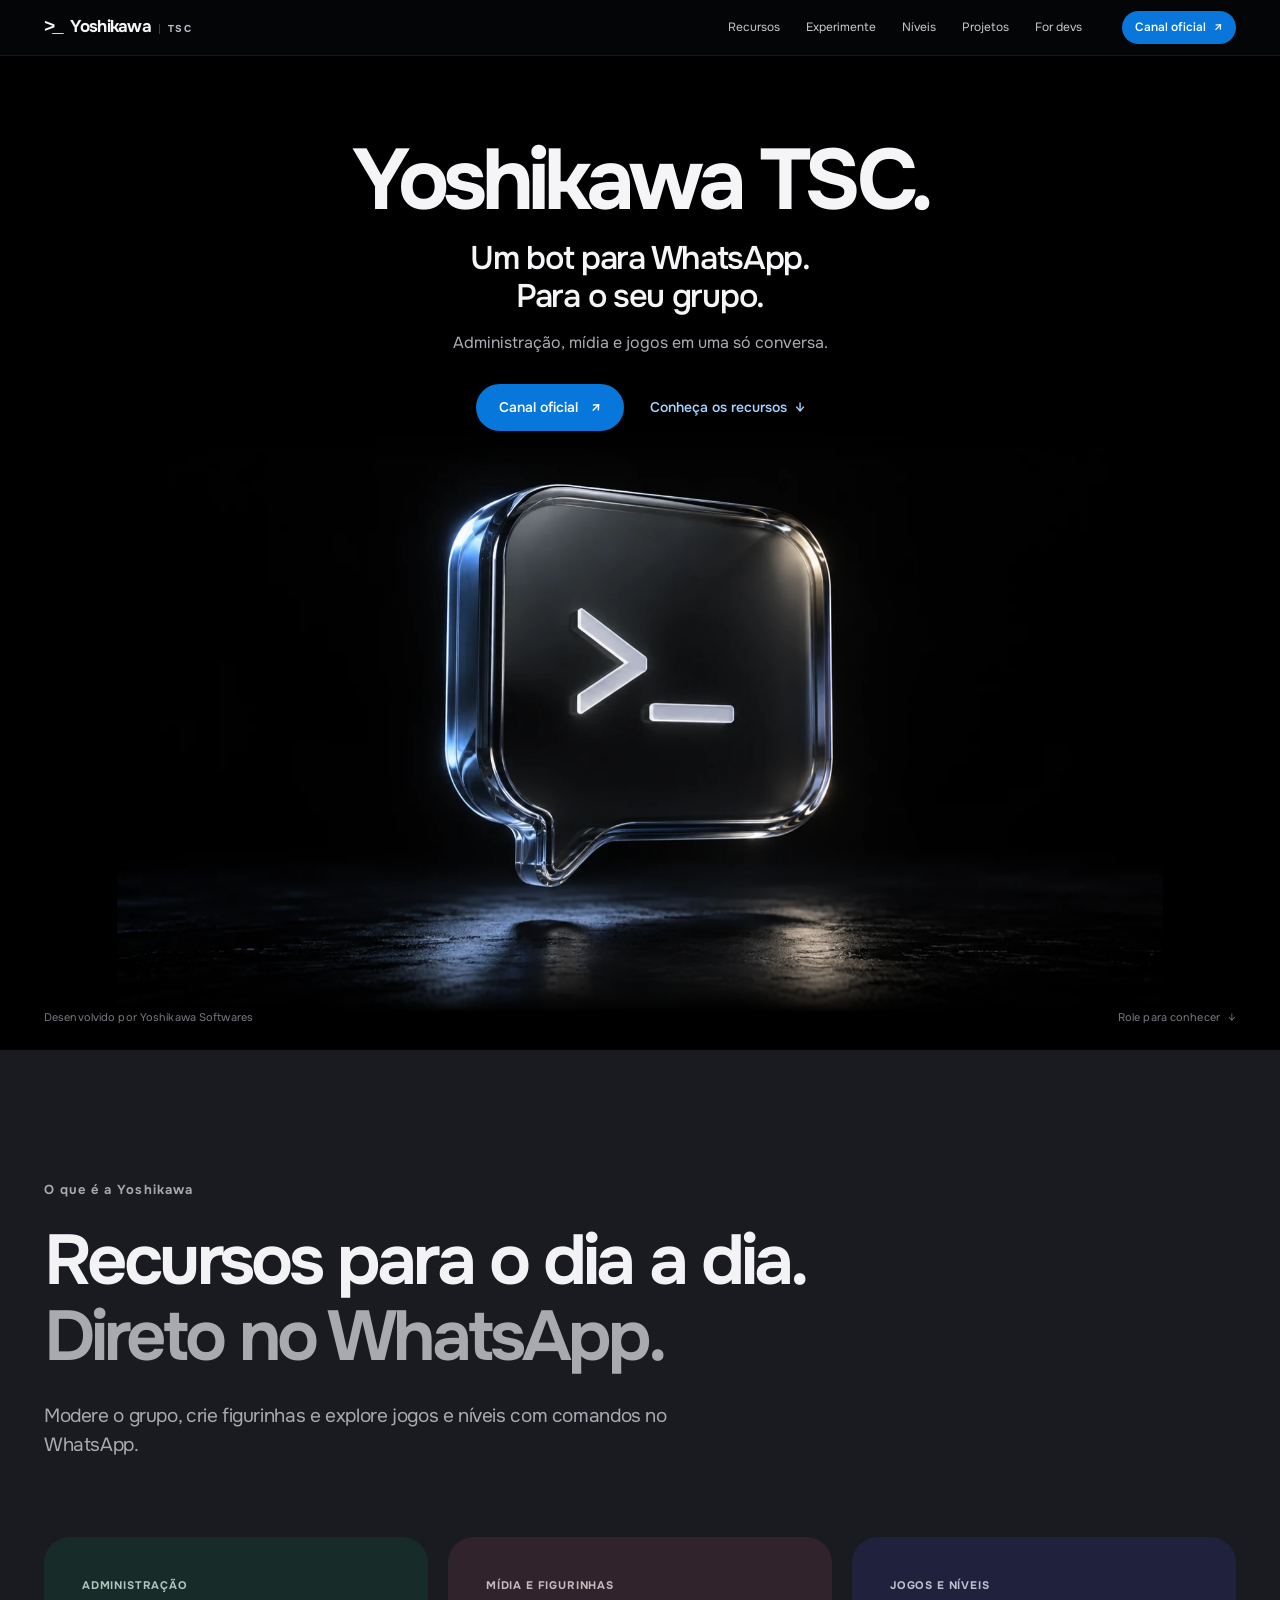
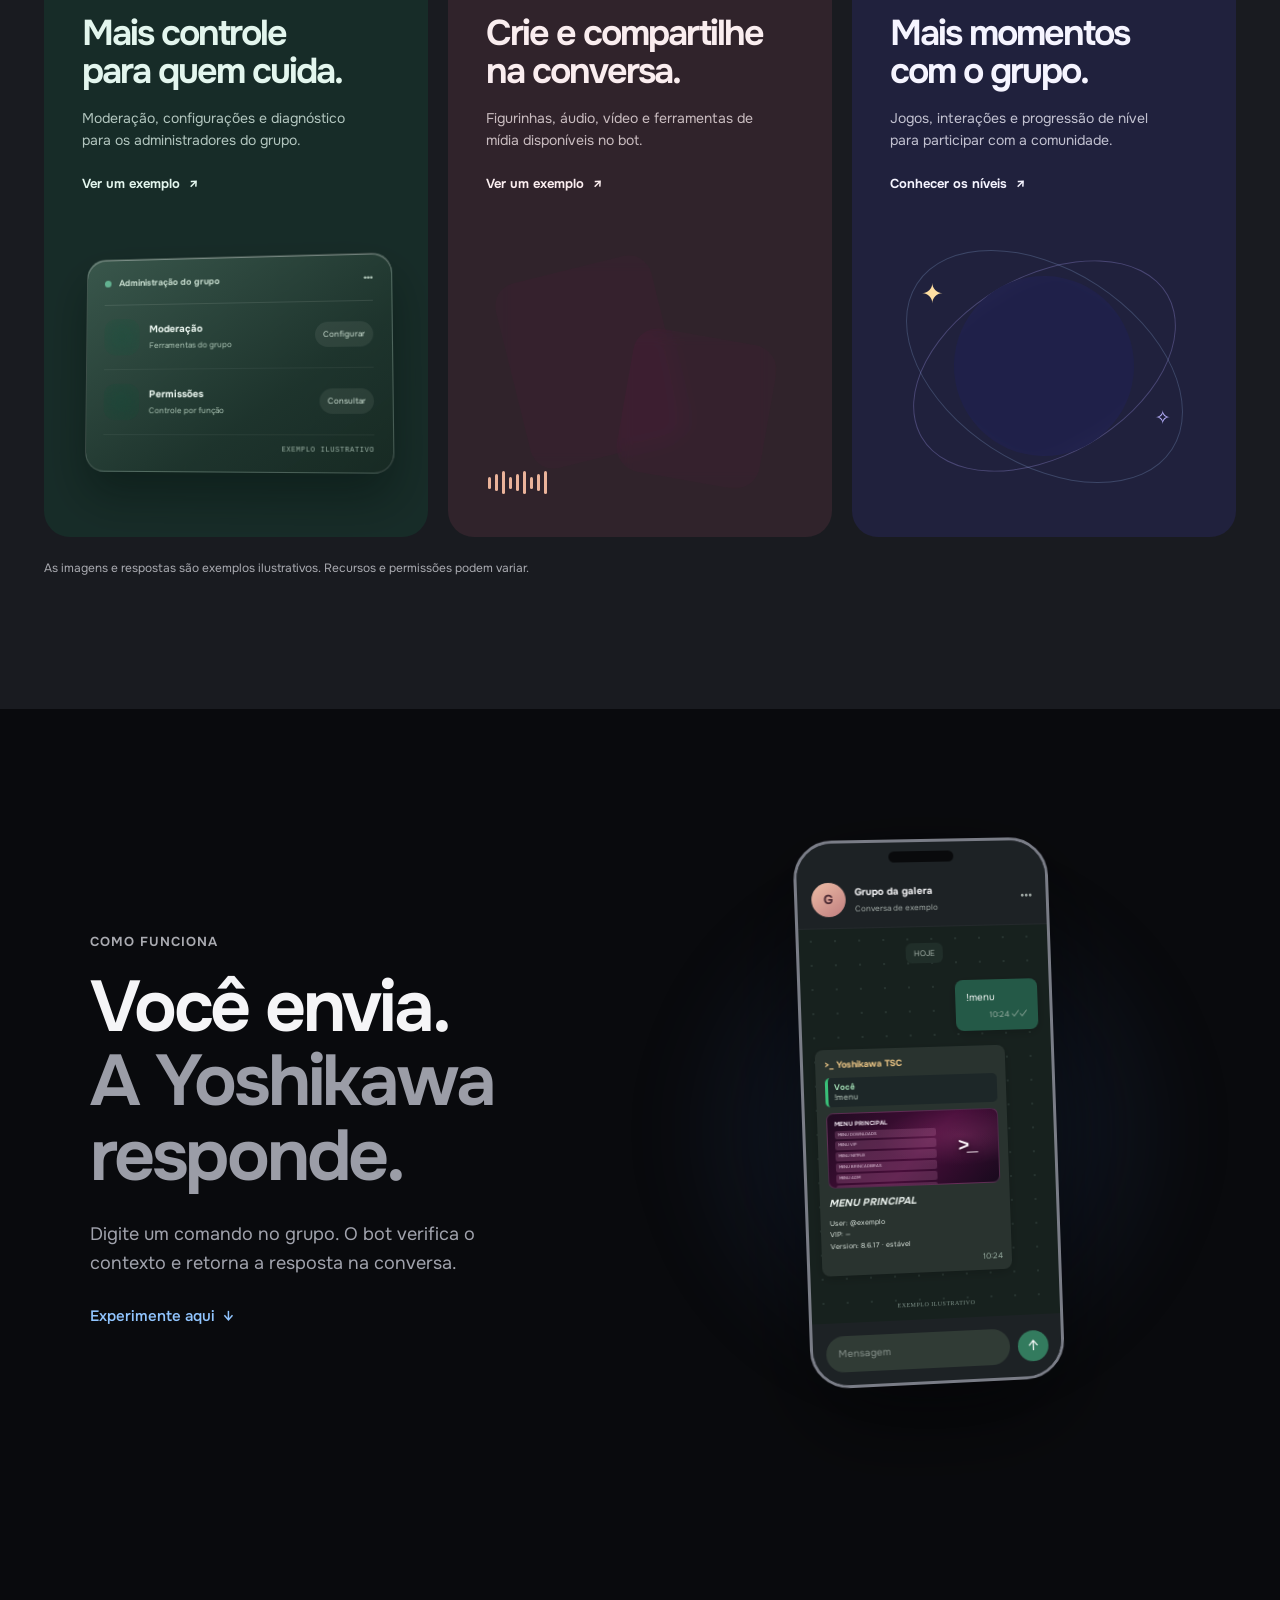
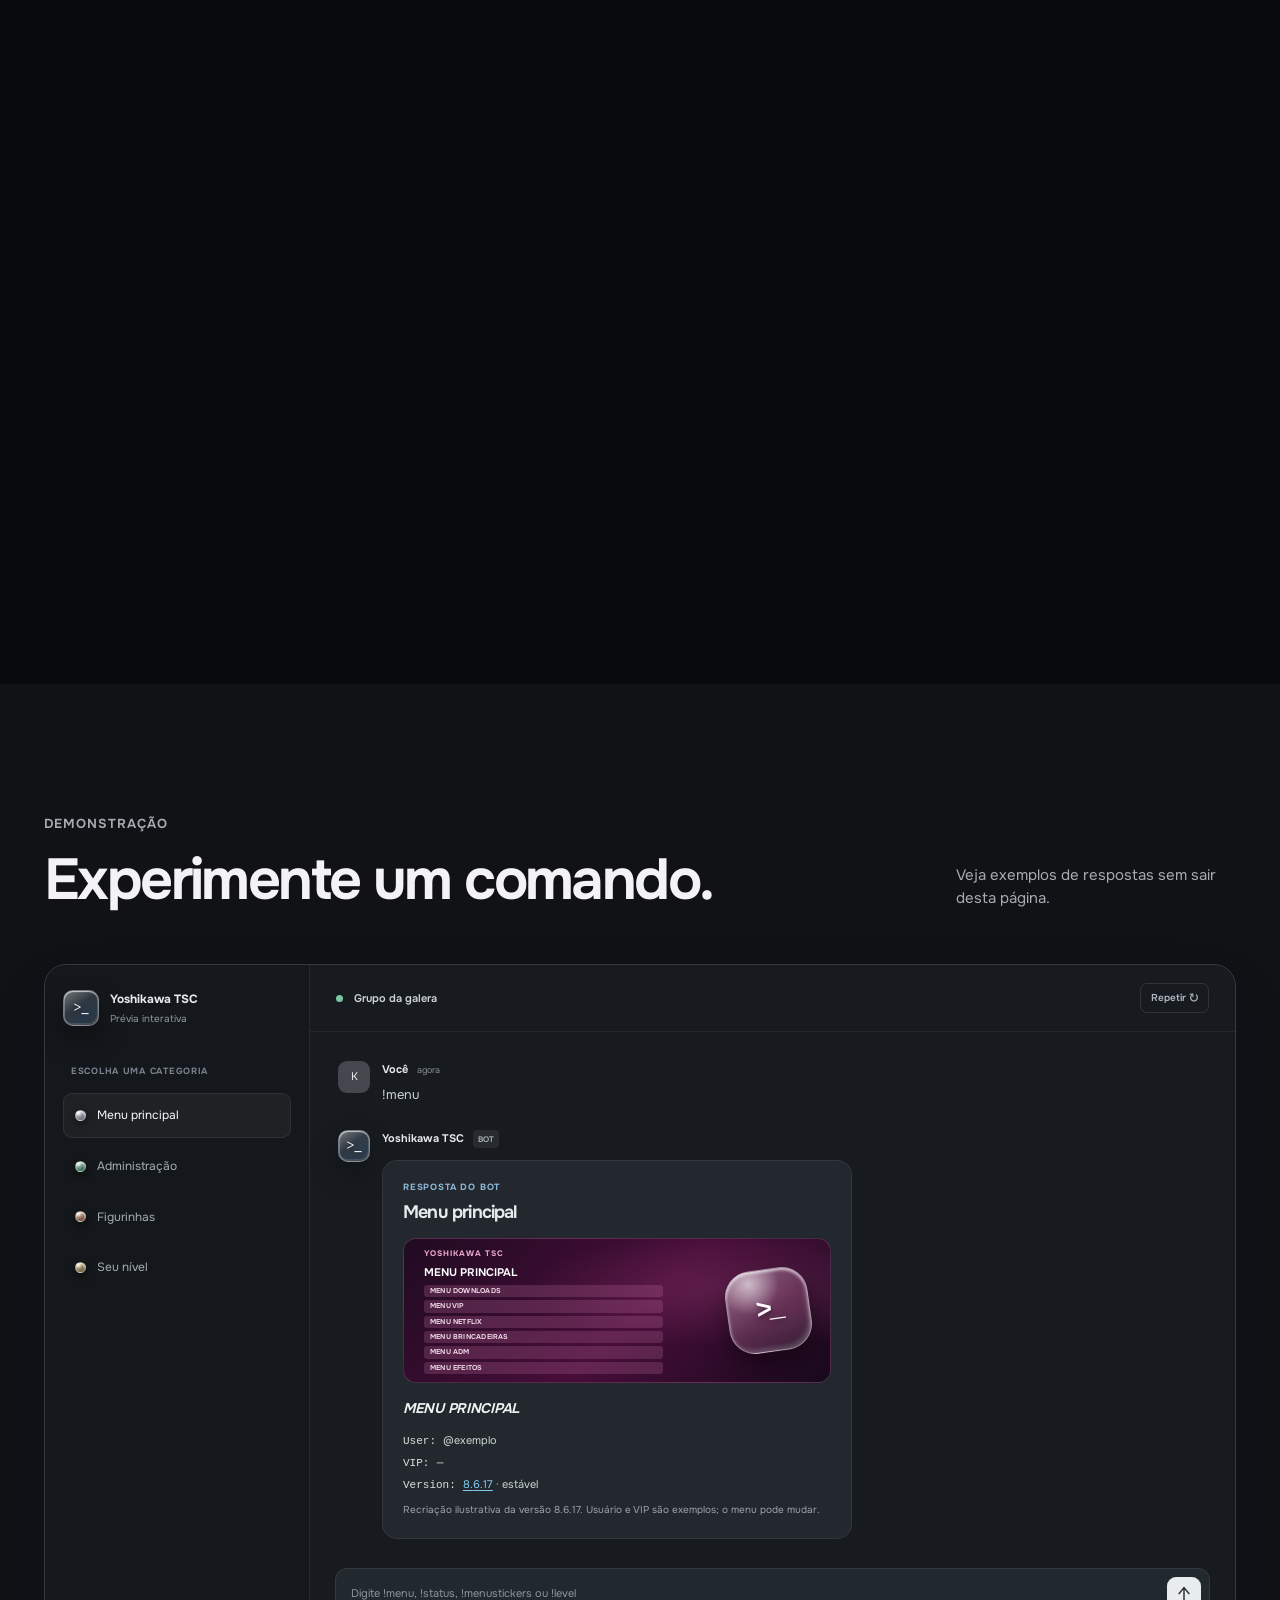
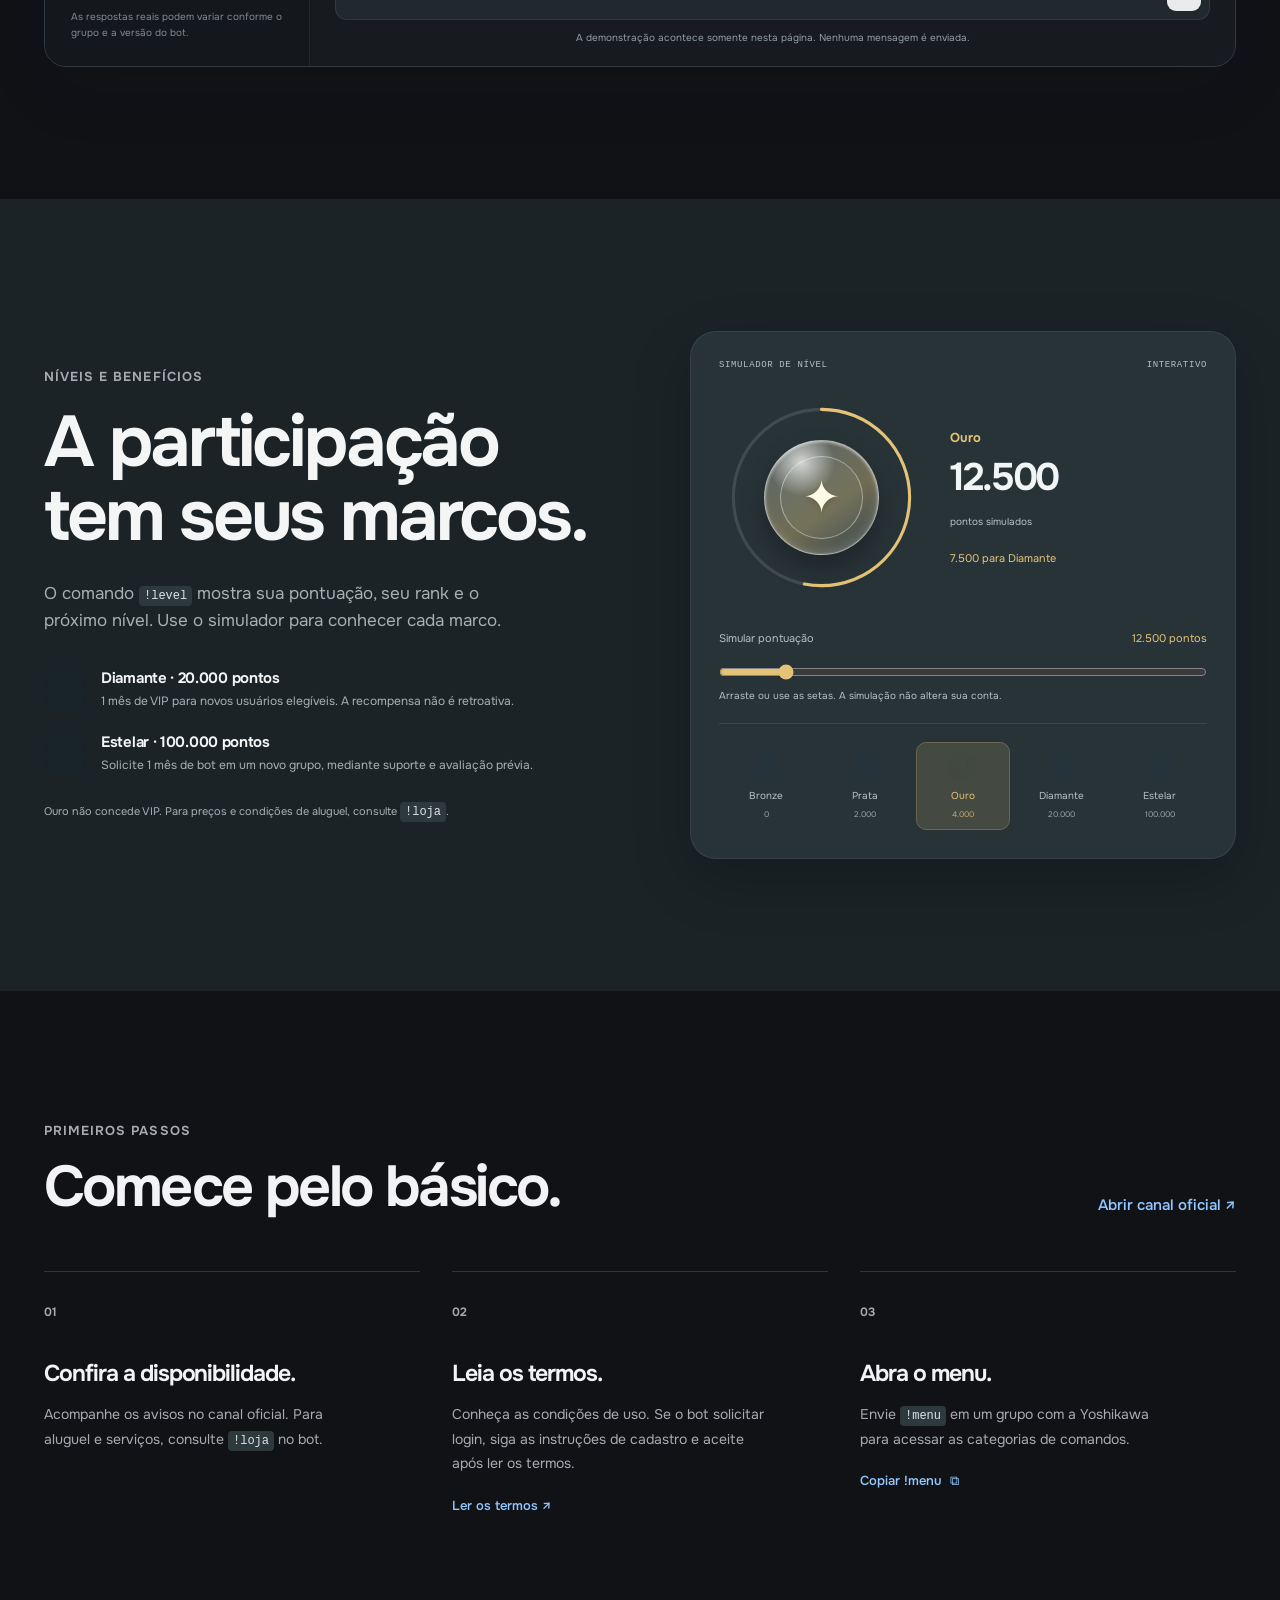
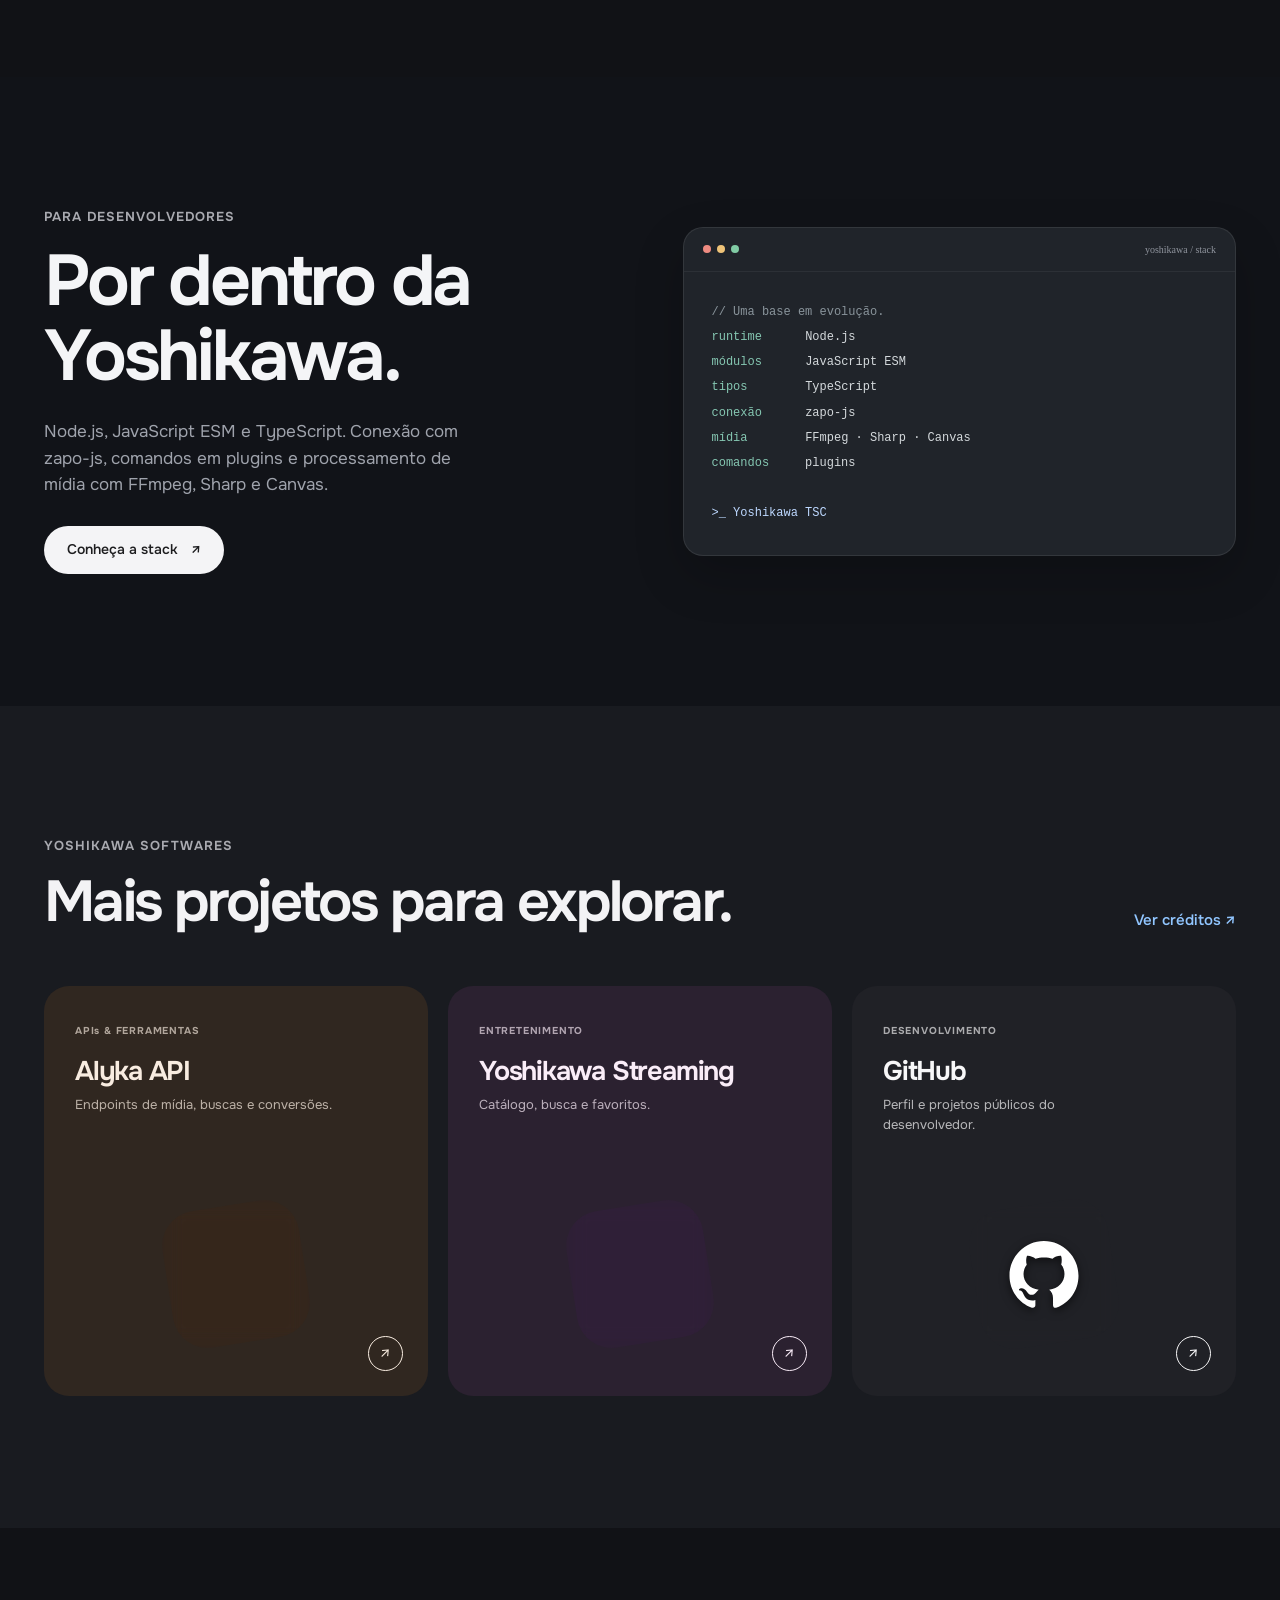
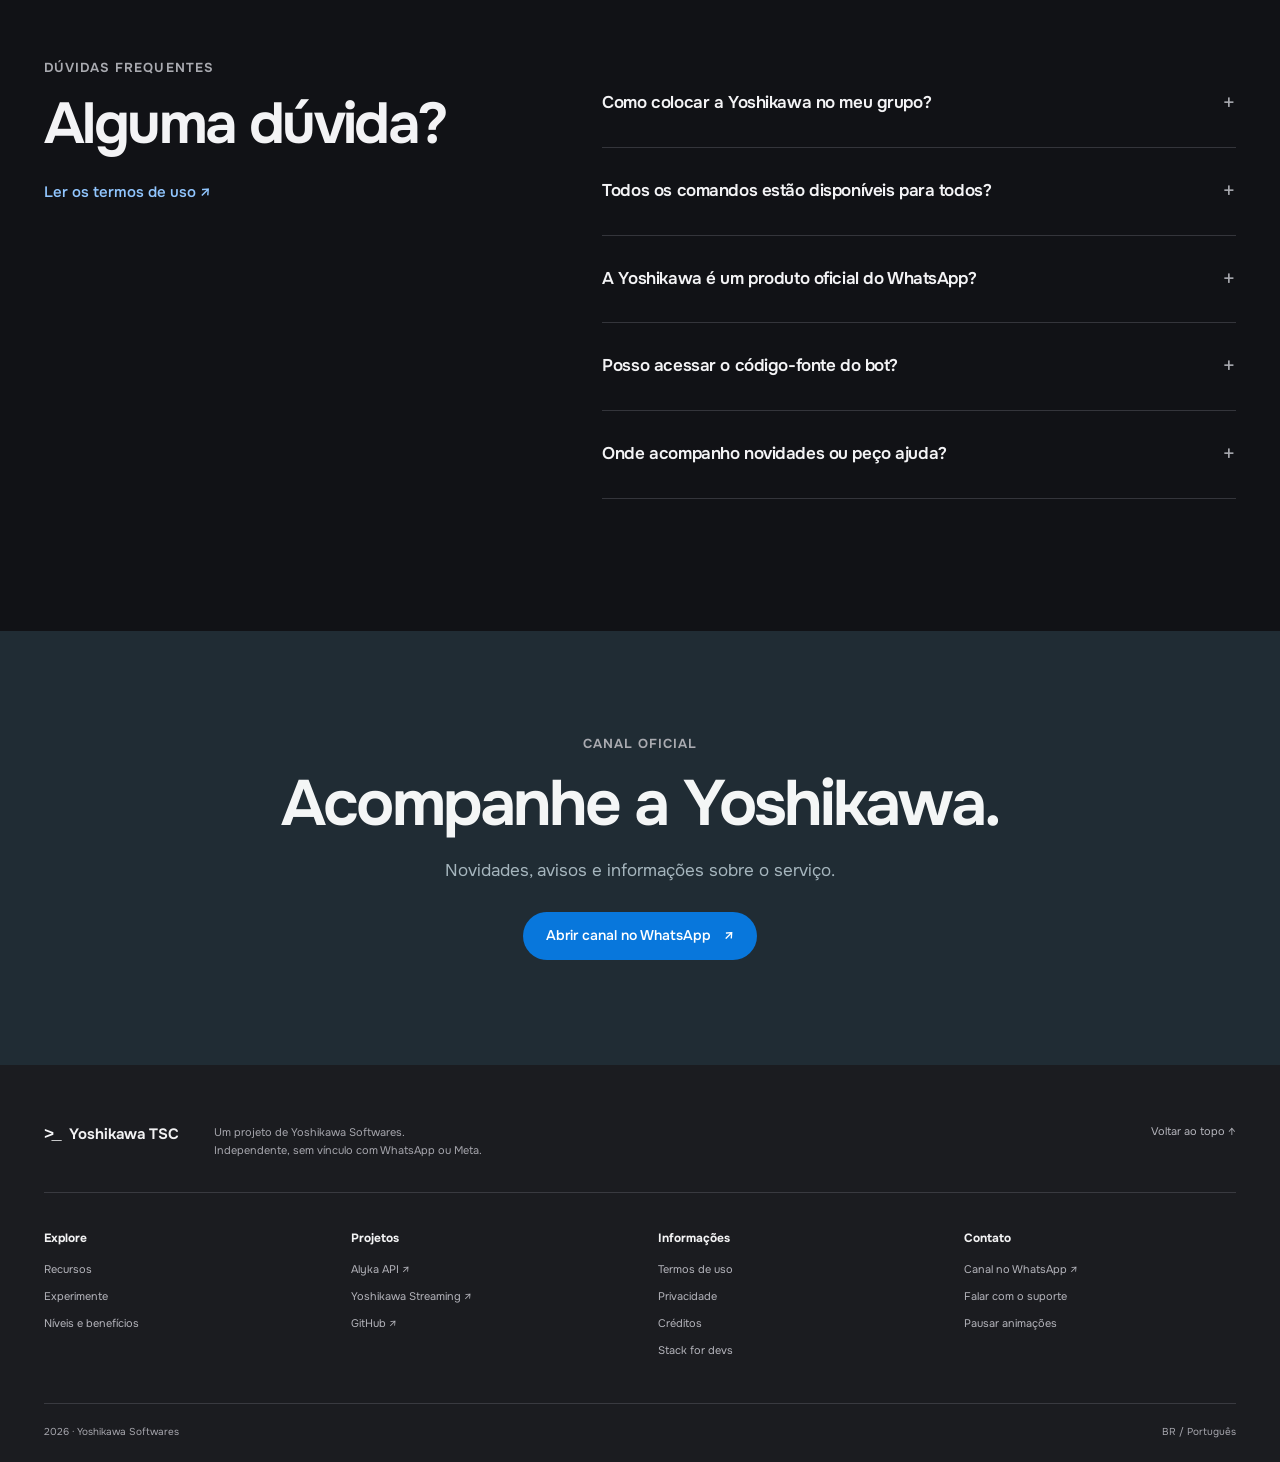
==== commit b52c6294: "Keep the menu preview fully visible on small phones" ====
--- a/index.html
+++ b/index.html
@@ -1,4 +1,4 @@
-<!doctype html><html lang="pt-BR" id="top"><head><meta charset="utf-8"><meta name="viewport" content="width=device-width,initial-scale=1"><meta name="theme-color" content="#101114"><meta name="description" content="Conheça a Yoshikawa TSC: administração, mídia, jogos e níveis para grupos no WhatsApp."><meta name="color-scheme" content="dark"><title>Bot para WhatsApp — Yoshikawa TSC</title><link rel="canonical" href="https://yoshikawa-softwares.github.io/yoshikawa-tsc/"><meta property="og:type" content="website"><meta property="og:locale" content="pt_BR"><meta property="og:title" content="Bot para WhatsApp — Yoshikawa TSC"><meta property="og:description" content="Conheça a Yoshikawa TSC: administração, mídia, jogos e níveis para grupos no WhatsApp."><meta property="og:url" content="https://yoshikawa-softwares.github.io/yoshikawa-tsc/"><meta property="og:image" content="https://yoshikawa-softwares.github.io/yoshikawa-tsc/assets/social.jpg?v=9"><meta name="twitter:card" content="summary_large_image"><link rel="icon" href="assets/favicon.svg?v=9" type="image/svg+xml"><link rel="preload" href="assets/fonts/onest.ttf" as="font" type="font/ttf" crossorigin><link rel="stylesheet" href="assets/style.css?v=9"><script src="assets/site.js?v=9" defer></script></head><body><a class="skip-link" href="#main">Pular para o conteúdo</a>
+<!doctype html><html lang="pt-BR" id="top"><head><meta charset="utf-8"><meta name="viewport" content="width=device-width,initial-scale=1"><meta name="theme-color" content="#101114"><meta name="description" content="Conheça a Yoshikawa TSC: administração, mídia, jogos e níveis para grupos no WhatsApp."><meta name="color-scheme" content="dark"><title>Bot para WhatsApp — Yoshikawa TSC</title><link rel="canonical" href="https://yoshikawa-softwares.github.io/yoshikawa-tsc/"><meta property="og:type" content="website"><meta property="og:locale" content="pt_BR"><meta property="og:title" content="Bot para WhatsApp — Yoshikawa TSC"><meta property="og:description" content="Conheça a Yoshikawa TSC: administração, mídia, jogos e níveis para grupos no WhatsApp."><meta property="og:url" content="https://yoshikawa-softwares.github.io/yoshikawa-tsc/"><meta property="og:image" content="https://yoshikawa-softwares.github.io/yoshikawa-tsc/assets/social.jpg?v=9"><meta name="twitter:card" content="summary_large_image"><link rel="icon" href="assets/favicon.svg?v=9" type="image/svg+xml"><link rel="preload" href="assets/fonts/onest.ttf" as="font" type="font/ttf" crossorigin><link rel="stylesheet" href="assets/style.css?v=11"><script src="assets/site.js?v=9" defer></script></head><body><a class="skip-link" href="#main">Pular para o conteúdo</a>
 <header class="site-header"><div class="nav-inner"><a class="brand" href="./" aria-label="Yoshikawa TSC — início"><span class="brand-mark" aria-hidden="true">&gt;_</span><span class="brand-name">Yoshikawa <small>TSC</small></span></a><nav id="nav" aria-label="Navegação principal"><a href="./#recursos">Recursos</a><a href="./#demo">Experimente</a><a href="./#beneficios">Níveis</a><a href="./#ecossistema">Projetos</a><a href="devs.html">For devs</a></nav><div class="nav-actions"><a class="nav-channel" href="https://whatsapp.com/channel/0029Vb4HBei3wtbHIRpIPQ03" target="_blank" rel="noopener noreferrer">Canal oficial <span aria-hidden="true">↗</span></a><button class="menu-toggle" type="button" aria-label="Abrir menu" aria-controls="nav" aria-expanded="false"><span></span><span></span></button></div></div></header><main id="main">
 <section class="hero" aria-labelledby="hero-title"><div class="hero-copy"><h1 id="hero-title">Yoshikawa TSC.</h1><p class="hero-lead">Um bot para WhatsApp.<br>Para o seu grupo.</p><p class="hero-description">Administração, mídia e jogos em uma só conversa.</p><div class="hero-actions"><a class="button button-blue" href="https://whatsapp.com/channel/0029Vb4HBei3wtbHIRpIPQ03" target="_blank" rel="noopener noreferrer">Canal oficial <span aria-hidden="true">↗</span></a><a class="text-link hero-more" href="#recursos">Conheça os recursos <span aria-hidden="true">↓</span></a></div></div><div class="hero-art" aria-hidden="true"><img src="assets/yoshikawa-hero-studio.webp" width="1680" height="941" fetchpriority="high" alt=""></div><div class="hero-foot"><span>Desenvolvido por Yoshikawa Softwares</span><span>Role para conhecer <span aria-hidden="true">↓</span></span></div></section>
 <section class="intro-section section-pad" id="recursos"><div class="container"><div class="section-kicker reveal">O que é a Yoshikawa</div><h2 class="statement reveal">Recursos para o dia a dia.<br><span>Direto no WhatsApp.</span></h2><p class="section-intro reveal">Modere o grupo, crie figurinhas e explore jogos e níveis com comandos no WhatsApp.</p><div class="feature-grid">
--- a/assets/style.css
+++ b/assets/style.css
@@ -106,3 +106,6 @@
 @media(max-width:760px){.conversation-visual{min-height:535px}.phone{height:535px}.phone-body{height:382px}}
 
 .level-simulator[data-rank=diamond] .rank-emblem-inner{color:#d8fcff;text-shadow:0 3px 6px #13454c99}
+
+@media(max-width:360px){.demo-tabs{grid-template-columns:repeat(2,minmax(0,1fr));gap:6px}.demo-tabs button{flex-direction:row;justify-content:flex-start;min-height:44px;padding:9px;font-size:10px}.hero-more{font-size:11px;white-space:nowrap}}
+@media(max-width:360px){.menu-cover{height:142px;padding:10px;gap:6px}.menu-cover-text{flex:1;width:auto;gap:2px}.menu-cover-text .cover-mark{font-size:7px;white-space:nowrap}.menu-cover-text strong{font-size:9px;white-space:nowrap}.menu-cover-text span:not(.cover-mark){font-size:6px;padding:2px 3px;white-space:nowrap}.cover-glyph{width:48px;height:48px;border-radius:15px;font-size:19px}}
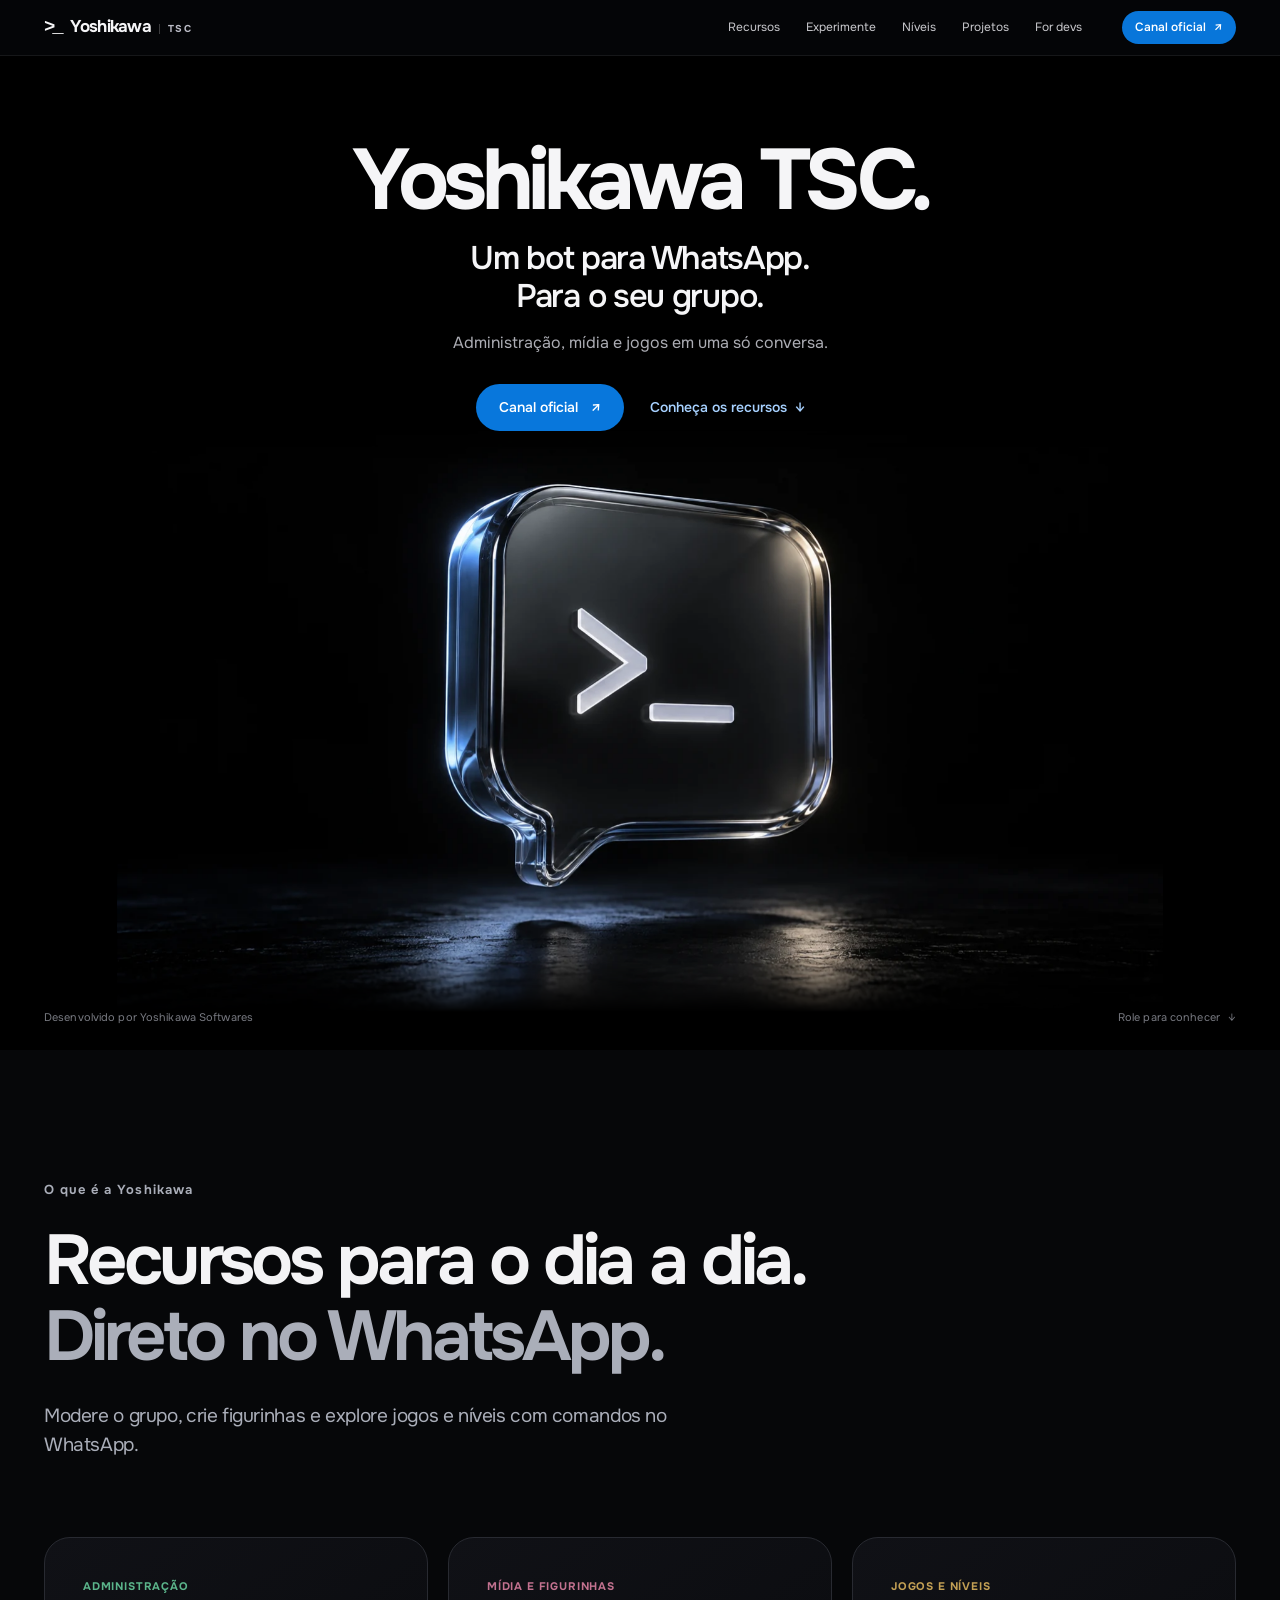
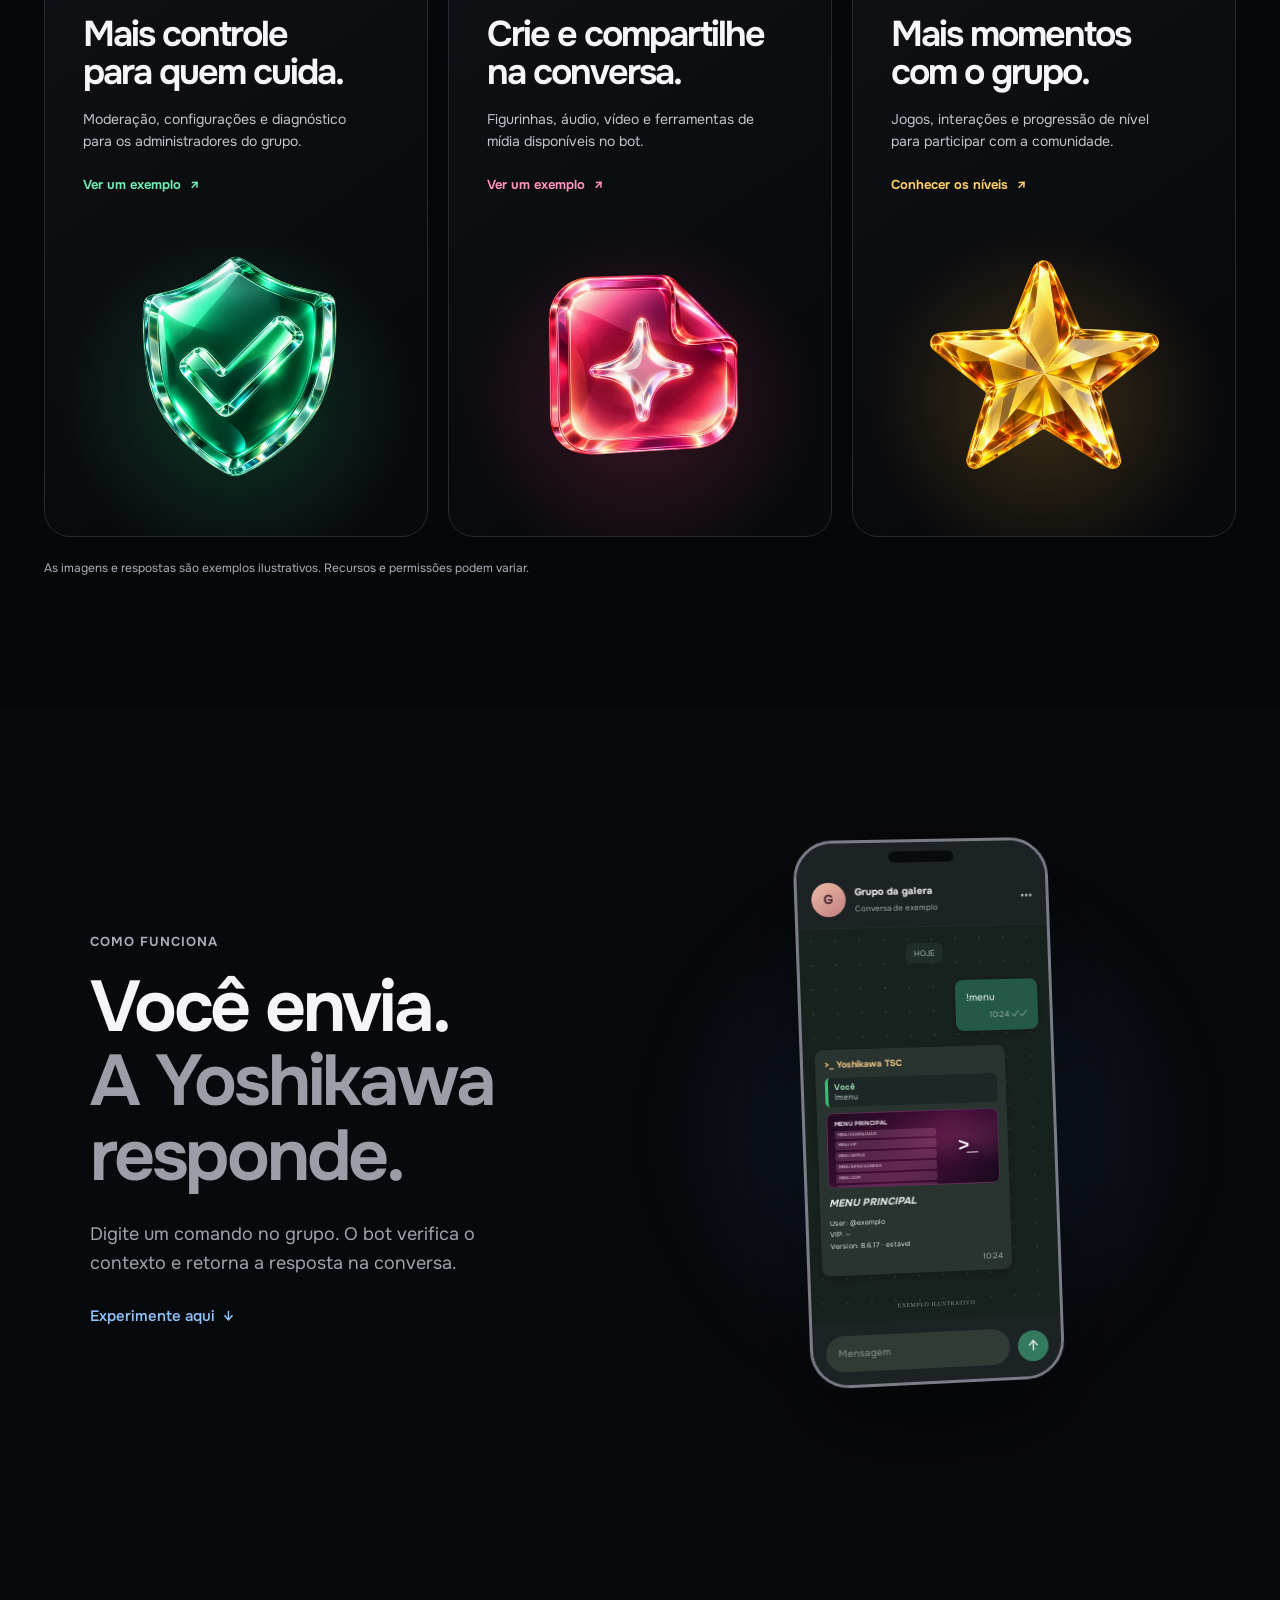
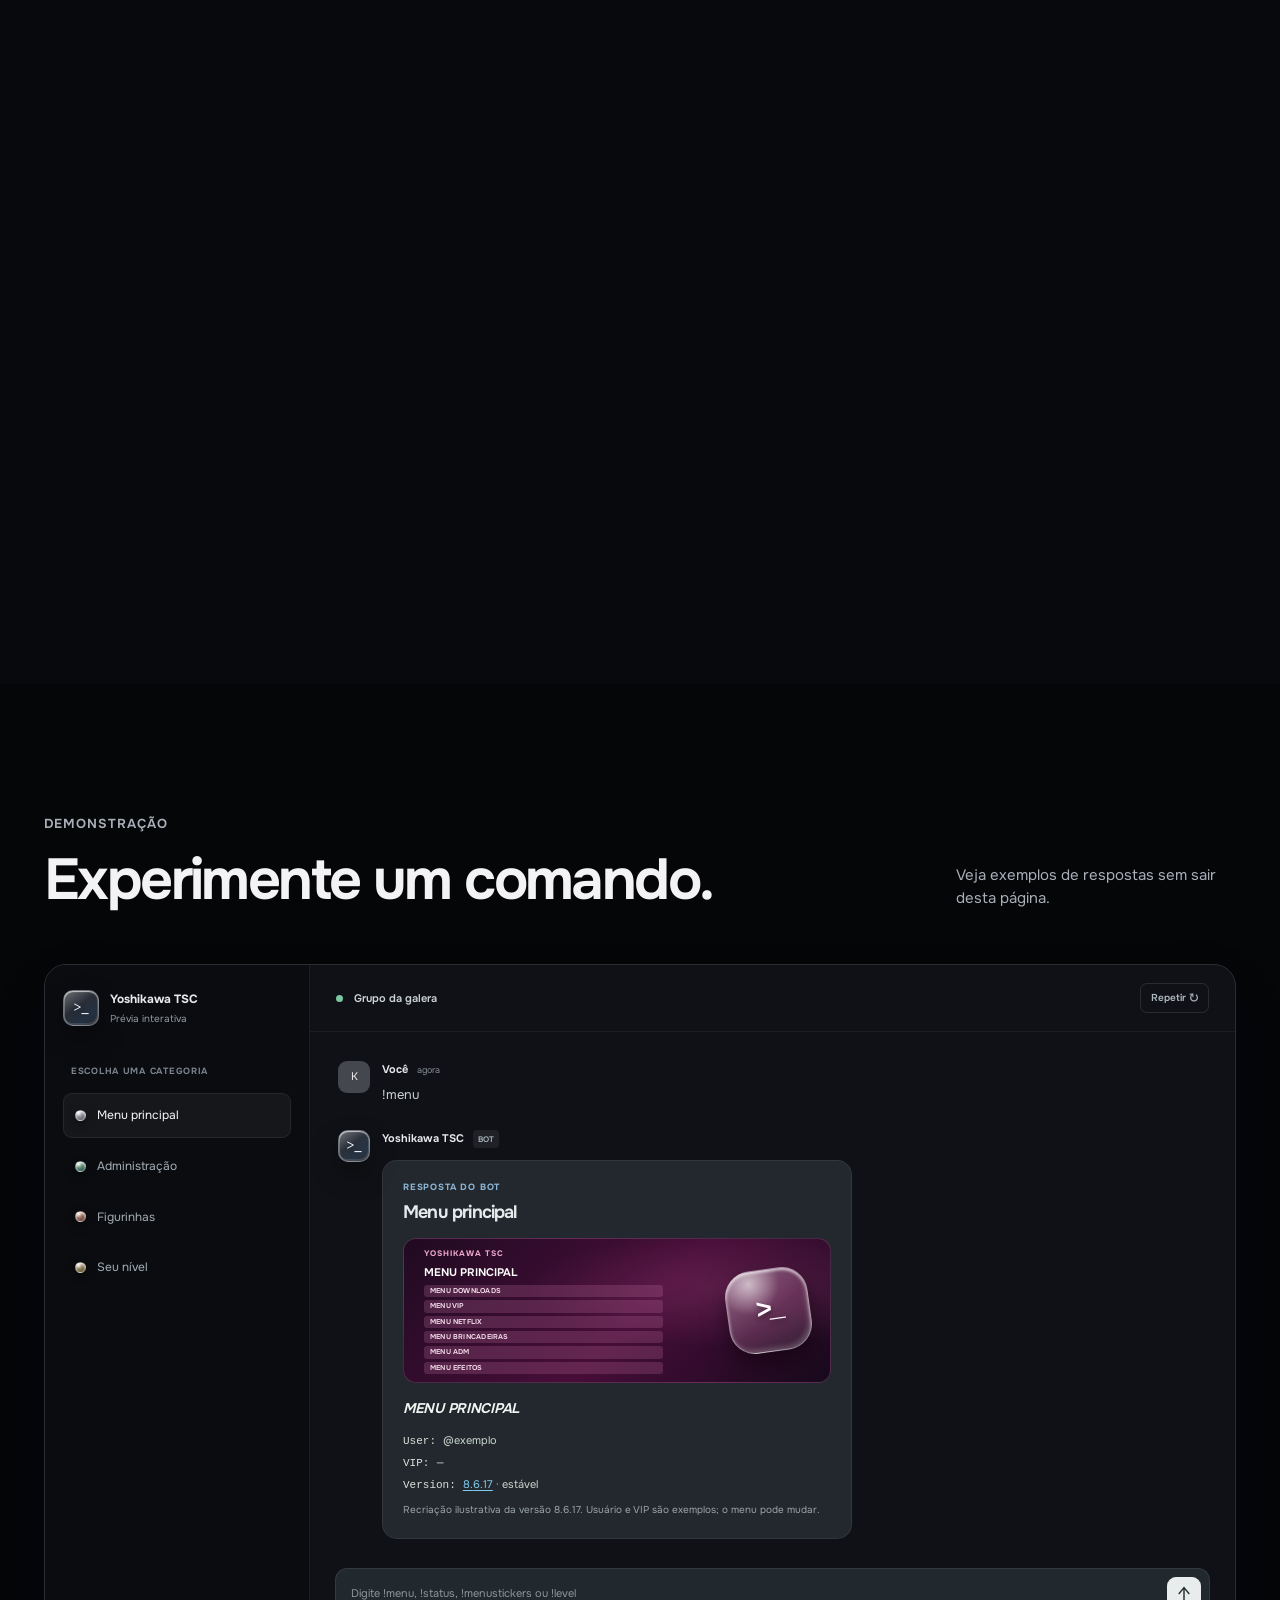
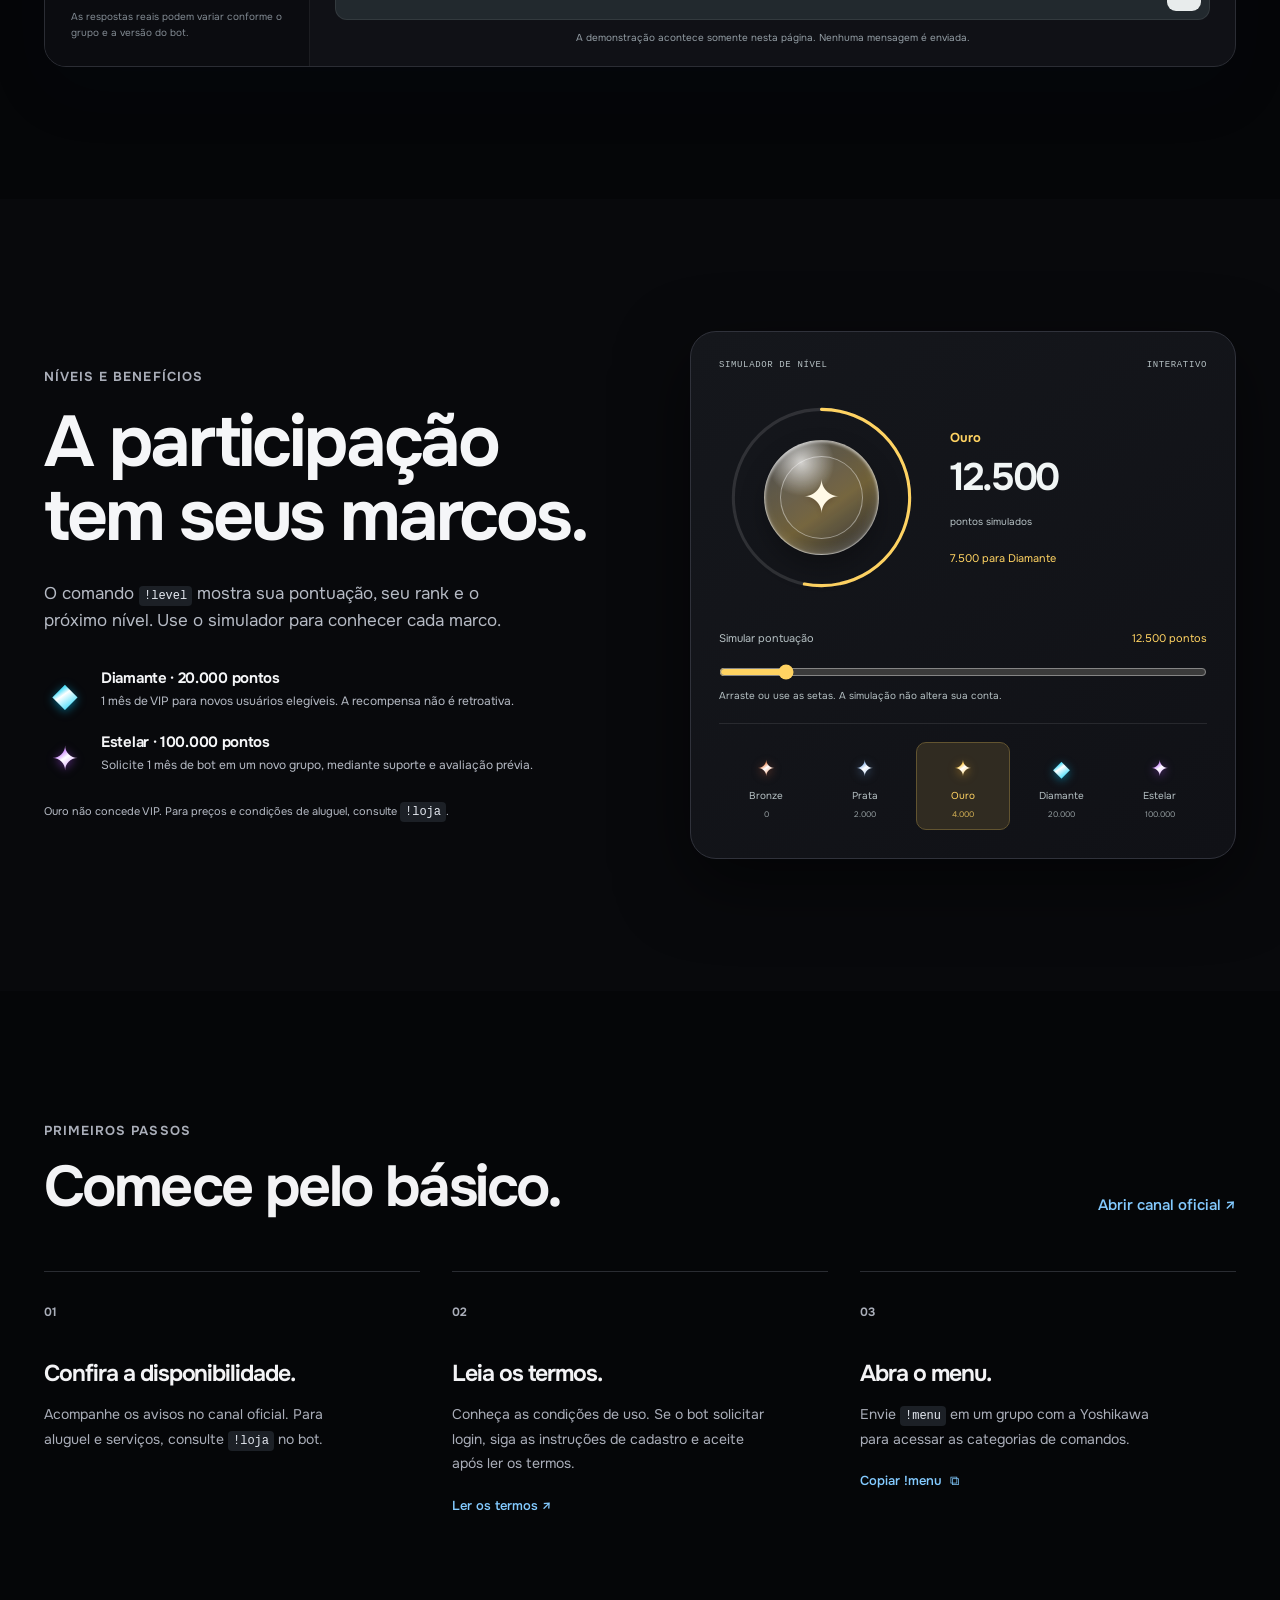
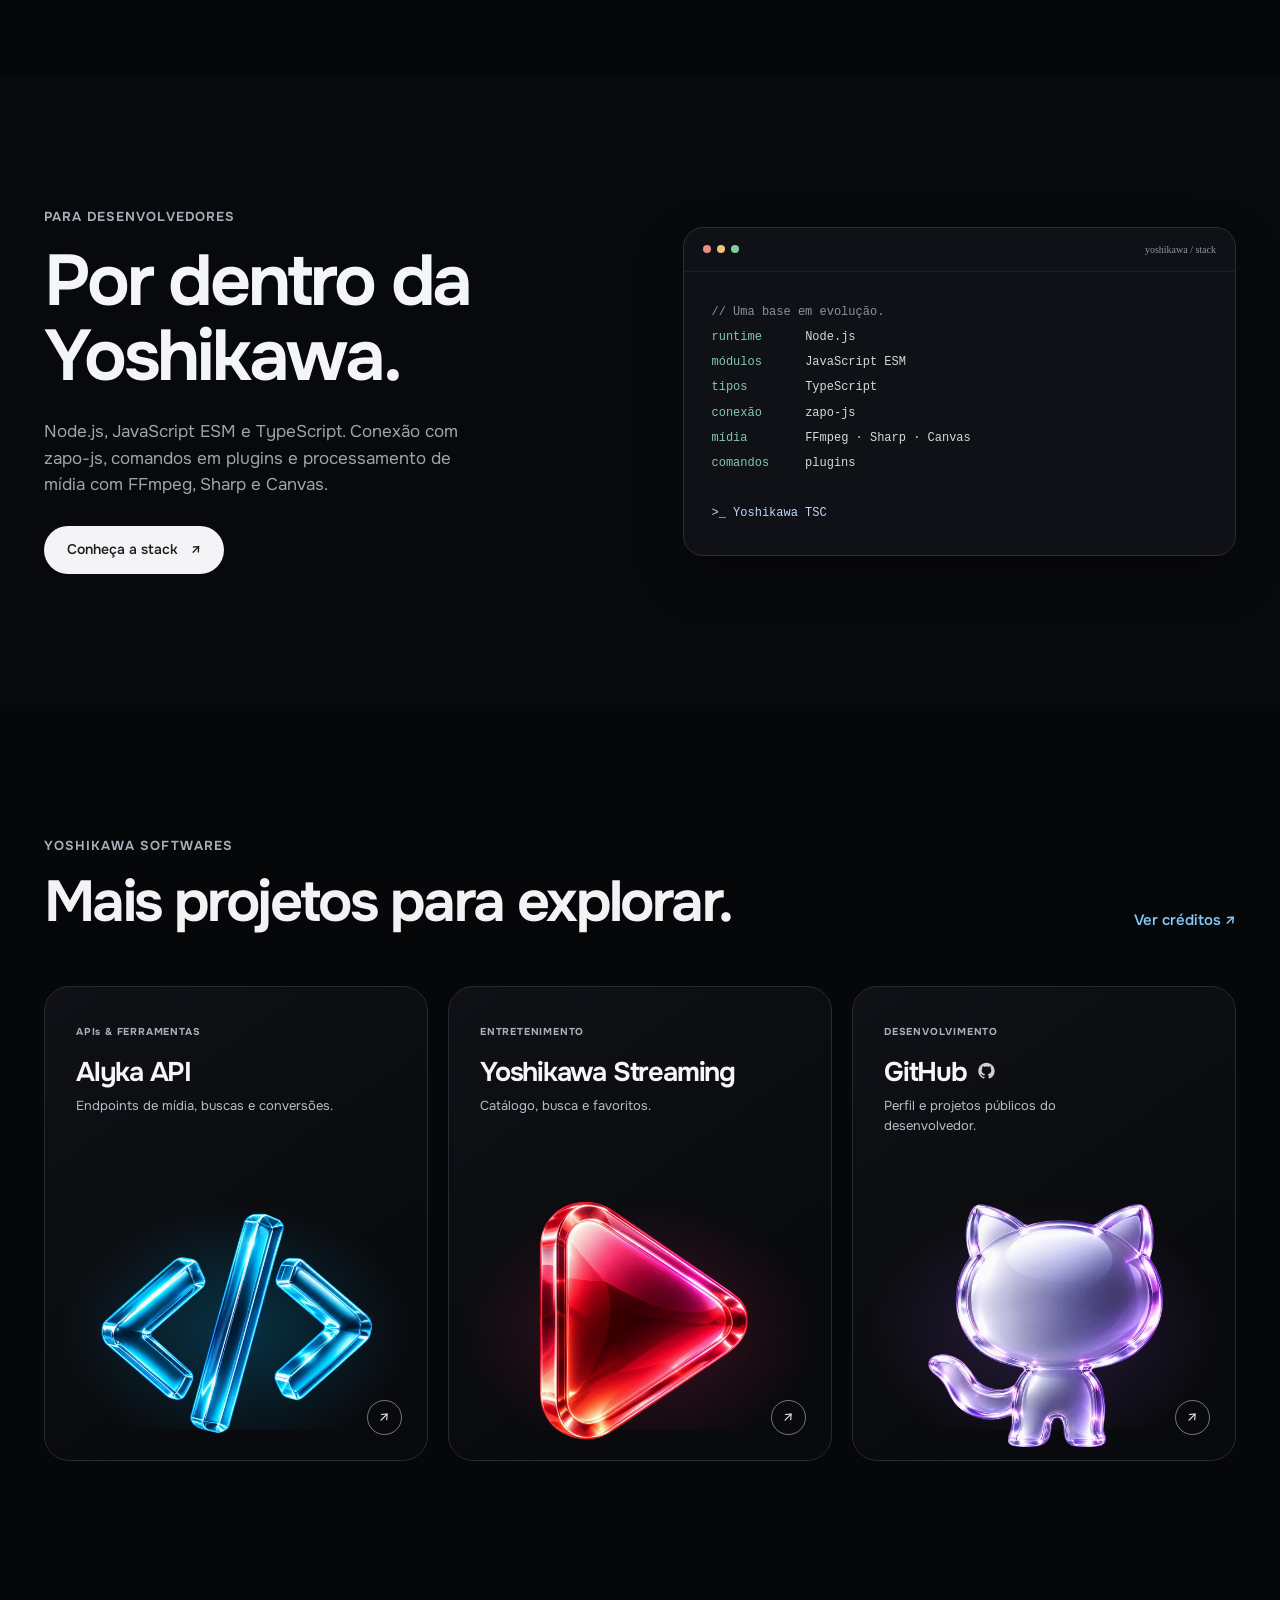
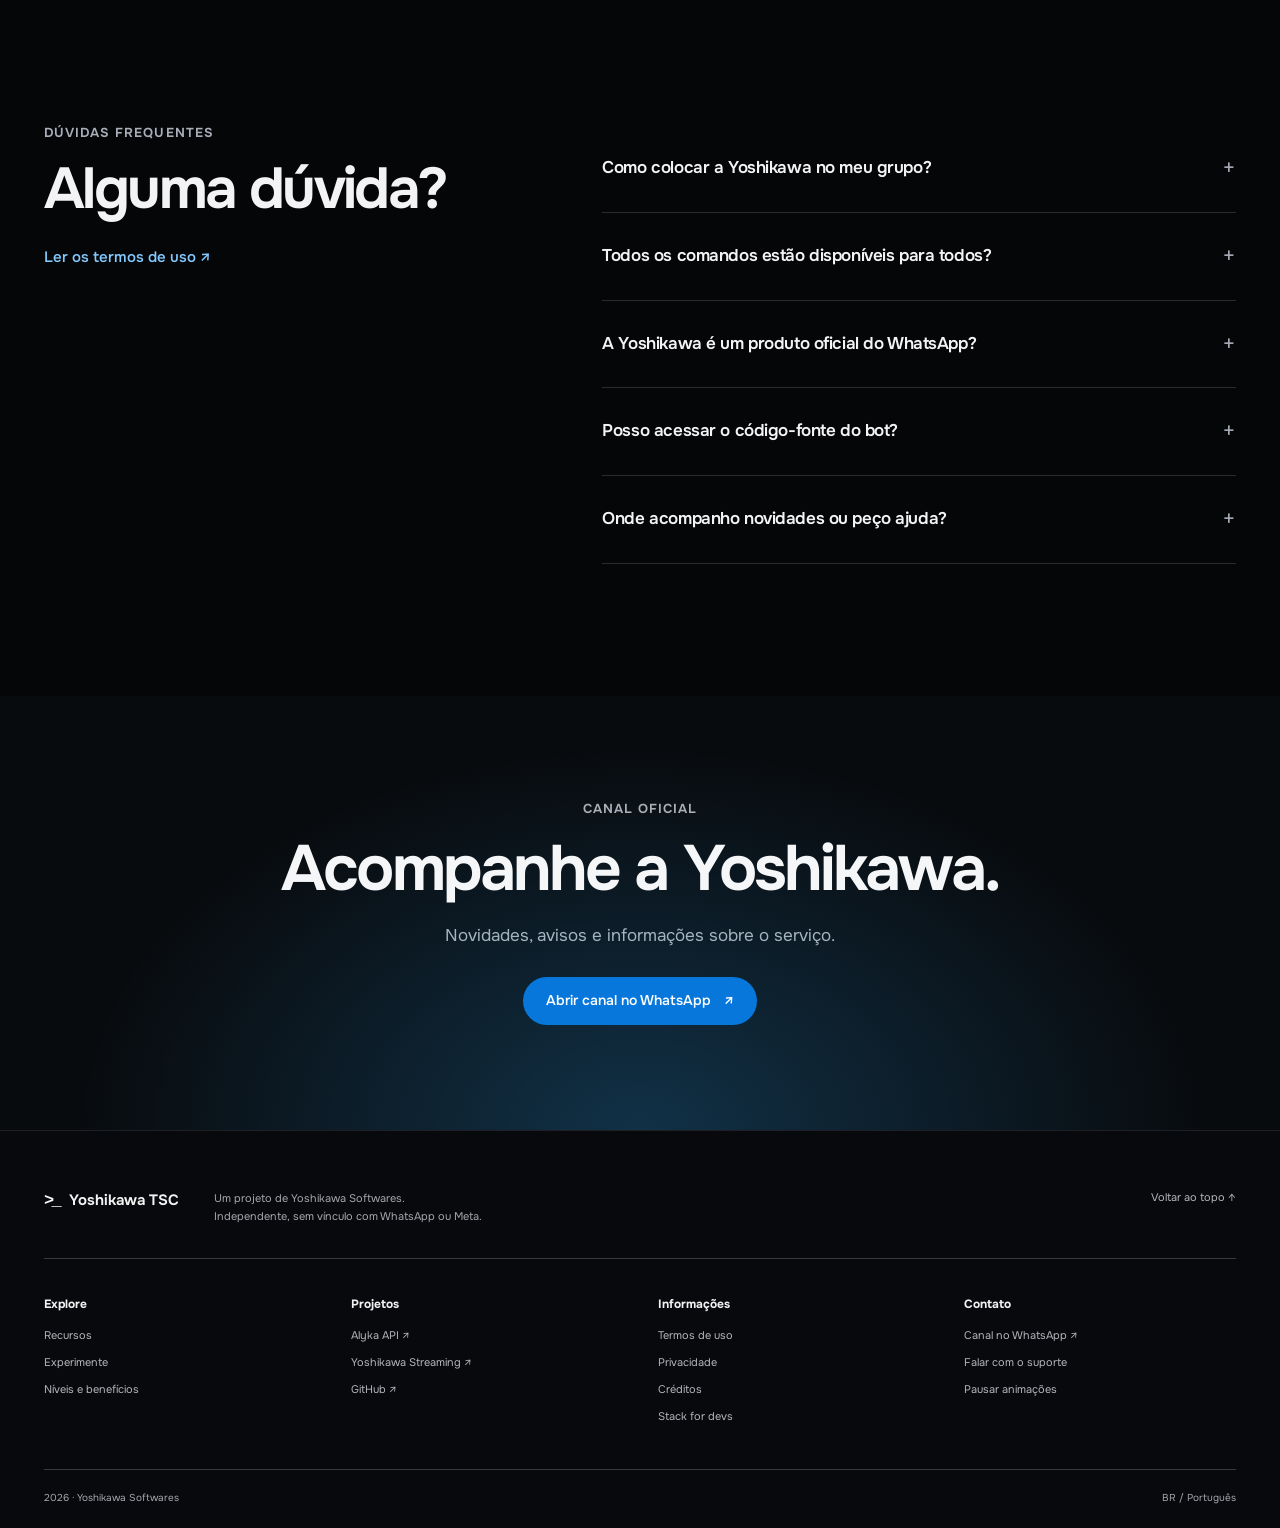
==== commit 105d5617: "Bring the Crystal visual direction to the site" ====
--- a/index.html
+++ b/index.html
@@ -1,10 +1,10 @@
-<!doctype html><html lang="pt-BR" id="top"><head><meta charset="utf-8"><meta name="viewport" content="width=device-width,initial-scale=1"><meta name="theme-color" content="#101114"><meta name="description" content="Conheça a Yoshikawa TSC: administração, mídia, jogos e níveis para grupos no WhatsApp."><meta name="color-scheme" content="dark"><title>Bot para WhatsApp — Yoshikawa TSC</title><link rel="canonical" href="https://yoshikawa-softwares.github.io/yoshikawa-tsc/"><meta property="og:type" content="website"><meta property="og:locale" content="pt_BR"><meta property="og:title" content="Bot para WhatsApp — Yoshikawa TSC"><meta property="og:description" content="Conheça a Yoshikawa TSC: administração, mídia, jogos e níveis para grupos no WhatsApp."><meta property="og:url" content="https://yoshikawa-softwares.github.io/yoshikawa-tsc/"><meta property="og:image" content="https://yoshikawa-softwares.github.io/yoshikawa-tsc/assets/social.jpg?v=9"><meta name="twitter:card" content="summary_large_image"><link rel="icon" href="assets/favicon.svg?v=9" type="image/svg+xml"><link rel="preload" href="assets/fonts/onest.ttf" as="font" type="font/ttf" crossorigin><link rel="stylesheet" href="assets/style.css?v=11"><script src="assets/site.js?v=9" defer></script></head><body><a class="skip-link" href="#main">Pular para o conteúdo</a>
+<!doctype html><html lang="pt-BR" id="top"><head><meta charset="utf-8"><meta name="viewport" content="width=device-width,initial-scale=1"><meta name="theme-color" content="#050608"><meta name="description" content="Conheça a Yoshikawa TSC: administração, mídia, jogos e níveis para grupos no WhatsApp."><meta name="color-scheme" content="dark"><title>Bot para WhatsApp — Yoshikawa TSC</title><link rel="canonical" href="https://yoshikawa-softwares.github.io/yoshikawa-tsc/"><meta property="og:type" content="website"><meta property="og:locale" content="pt_BR"><meta property="og:title" content="Bot para WhatsApp — Yoshikawa TSC"><meta property="og:description" content="Conheça a Yoshikawa TSC: administração, mídia, jogos e níveis para grupos no WhatsApp."><meta property="og:url" content="https://yoshikawa-softwares.github.io/yoshikawa-tsc/"><meta property="og:image" content="https://yoshikawa-softwares.github.io/yoshikawa-tsc/assets/social.jpg?v=9"><meta name="twitter:card" content="summary_large_image"><link rel="icon" href="assets/favicon.svg?v=9" type="image/svg+xml"><link rel="preload" href="assets/fonts/onest.ttf" as="font" type="font/ttf" crossorigin><link rel="stylesheet" href="assets/style.css?v=12"><script src="assets/site.js?v=10" defer></script></head><body><a class="skip-link" href="#main">Pular para o conteúdo</a>
 <header class="site-header"><div class="nav-inner"><a class="brand" href="./" aria-label="Yoshikawa TSC — início"><span class="brand-mark" aria-hidden="true">&gt;_</span><span class="brand-name">Yoshikawa <small>TSC</small></span></a><nav id="nav" aria-label="Navegação principal"><a href="./#recursos">Recursos</a><a href="./#demo">Experimente</a><a href="./#beneficios">Níveis</a><a href="./#ecossistema">Projetos</a><a href="devs.html">For devs</a></nav><div class="nav-actions"><a class="nav-channel" href="https://whatsapp.com/channel/0029Vb4HBei3wtbHIRpIPQ03" target="_blank" rel="noopener noreferrer">Canal oficial <span aria-hidden="true">↗</span></a><button class="menu-toggle" type="button" aria-label="Abrir menu" aria-controls="nav" aria-expanded="false"><span></span><span></span></button></div></div></header><main id="main">
 <section class="hero" aria-labelledby="hero-title"><div class="hero-copy"><h1 id="hero-title">Yoshikawa TSC.</h1><p class="hero-lead">Um bot para WhatsApp.<br>Para o seu grupo.</p><p class="hero-description">Administração, mídia e jogos em uma só conversa.</p><div class="hero-actions"><a class="button button-blue" href="https://whatsapp.com/channel/0029Vb4HBei3wtbHIRpIPQ03" target="_blank" rel="noopener noreferrer">Canal oficial <span aria-hidden="true">↗</span></a><a class="text-link hero-more" href="#recursos">Conheça os recursos <span aria-hidden="true">↓</span></a></div></div><div class="hero-art" aria-hidden="true"><img src="assets/yoshikawa-hero-studio.webp" width="1680" height="941" fetchpriority="high" alt=""></div><div class="hero-foot"><span>Desenvolvido por Yoshikawa Softwares</span><span>Role para conhecer <span aria-hidden="true">↓</span></span></div></section>
 <section class="intro-section section-pad" id="recursos"><div class="container"><div class="section-kicker reveal">O que é a Yoshikawa</div><h2 class="statement reveal">Recursos para o dia a dia.<br><span>Direto no WhatsApp.</span></h2><p class="section-intro reveal">Modere o grupo, crie figurinhas e explore jogos e níveis com comandos no WhatsApp.</p><div class="feature-grid">
-<article class="feature feature-admin reveal"><div class="feature-copy"><p class="feature-label">ADMINISTRAÇÃO</p><h3>Mais controle<br>para quem cuida.</h3><p>Moderação, configurações e diagnóstico para os administradores do grupo.</p><a href="#demo" class="feature-link" data-pick="admin">Ver um exemplo <span>↗</span></a></div><div class="feature-art admin-art" aria-hidden="true"><div class="admin-panel"><div class="panel-top"><span class="panel-dot"></span><span>Administração do grupo</span><span>•••</span></div><div class="setting-row"><span class="setting-icon shield-icon"><svg viewBox="0 0 32 32" fill="none"><path d="M16 3 26 7v8c0 7-4 11-10 14C10 26 6 22 6 15V7L16 3Z" fill="#b3edd5" stroke="#6cb897" stroke-width="1.2"/><path d="m11 16 3 3 7-7" stroke="#176c4c" stroke-width="2" stroke-linecap="round" stroke-linejoin="round"/></svg></span><span><b>Moderação</b><small>Ferramentas do grupo</small></span><i class="setting-pill">Configurar</i></div><div class="setting-row"><span class="setting-icon"><svg viewBox="0 0 32 32" fill="none"><circle cx="16" cy="16" r="10" fill="#e6e5f7" stroke="#aaa9cb"/><path d="M16 10v6l4 3" stroke="#66618f" stroke-width="2" stroke-linecap="round"/></svg></span><span><b>Permissões</b><small>Controle por função</small></span><i class="setting-pill">Consultar</i></div><div class="admin-caption">EXEMPLO ILUSTRATIVO</div></div></div></article>
-<article class="feature feature-media reveal"><div class="feature-copy"><p class="feature-label">MÍDIA E FIGURINHAS</p><h3>Crie e compartilhe<br>na conversa.</h3><p>Figurinhas, áudio, vídeo e ferramentas de mídia disponíveis no bot.</p><a href="#demo" class="feature-link" data-pick="media">Ver um exemplo <span>↗</span></a></div><div class="feature-art media-art" aria-hidden="true"><div class="media-card photo-back"><div class="landscape"><i></i></div></div><div class="media-card sticker-front"><div class="sticker-face"><svg viewBox="0 0 64 64"><path d="M25 16 49 32 25 48Z" fill="#fff8e4"/></svg></div></div><div class="media-sound"><i></i><i></i><i></i><i></i><i></i><i></i><i></i><i></i><i></i></div></div></article>
-<article class="feature feature-games reveal"><div class="feature-copy"><p class="feature-label">JOGOS E NÍVEIS</p><h3>Mais momentos<br>com o grupo.</h3><p>Jogos, interações e progressão de nível para participar com a comunidade.</p><a href="#beneficios" class="feature-link">Conhecer os níveis <span>↗</span></a></div><div class="feature-art games-art" aria-hidden="true"><div class="game-orbit orbit-a"></div><div class="game-orbit orbit-b"></div><div class="game-medal"><div class="medal-face"><svg viewBox="0 0 100 100" aria-hidden="true"><path d="m50 18 9.5 19.2L81 40.4 65.5 55.5 69 77 50 67 31 77l3.5-21.5L19 40.4l21.5-3.2Z" fill="#f9dc89" stroke="#fff0bd" stroke-width="2" stroke-linejoin="round"/></svg></div></div><div class="game-sparkle s1">✦</div><div class="game-sparkle s2">✧</div></div></article>
+<article class="feature feature-admin reveal"><div class="feature-copy"><p class="feature-label">ADMINISTRAÇÃO</p><h3>Mais controle<br>para quem cuida.</h3><p>Moderação, configurações e diagnóstico para os administradores do grupo.</p><a href="#demo" class="feature-link" data-pick="admin">Ver um exemplo <span>↗</span></a></div><div class="feature-art crystal-art crystal-shield" aria-hidden="true"><img src="assets/crystal-shield.webp" width="512" height="512" alt="" loading="lazy" decoding="async"></div></article>
+<article class="feature feature-media reveal"><div class="feature-copy"><p class="feature-label">MÍDIA E FIGURINHAS</p><h3>Crie e compartilhe<br>na conversa.</h3><p>Figurinhas, áudio, vídeo e ferramentas de mídia disponíveis no bot.</p><a href="#demo" class="feature-link" data-pick="media">Ver um exemplo <span>↗</span></a></div><div class="feature-art crystal-art crystal-sticker" aria-hidden="true"><img src="assets/crystal-sticker.webp" width="512" height="512" alt="" loading="lazy" decoding="async"></div></article>
+<article class="feature feature-games reveal"><div class="feature-copy"><p class="feature-label">JOGOS E NÍVEIS</p><h3>Mais momentos<br>com o grupo.</h3><p>Jogos, interações e progressão de nível para participar com a comunidade.</p><a href="#beneficios" class="feature-link">Conhecer os níveis <span>↗</span></a></div><div class="feature-art crystal-art crystal-star" aria-hidden="true"><img src="assets/crystal-star.webp" width="512" height="512" alt="" loading="lazy" decoding="async"></div></article>
 </div><p class="visual-note">As imagens e respostas são exemplos ilustrativos. Recursos e permissões podem variar.</p></div></section>
 <section class="conversation-section" aria-labelledby="conversation-title"><div class="conversation-track"><div class="conversation-sticky"><div class="conversation-copy reveal"><p class="eyebrow">COMO FUNCIONA</p><h2 id="conversation-title">Você envia.<br><span>A Yoshikawa responde.</span></h2><p>Digite um comando no grupo. O bot verifica o contexto e retorna a resposta na conversa.</p><a class="text-link" href="#demo">Experimente aqui <span aria-hidden="true">↓</span></a></div><div class="conversation-visual" aria-label="Recriação ilustrativa do menu da Yoshikawa, baseada na versão 8.6.17"><div class="chat-halo"></div><div class="phone"><div class="phone-top"><div class="phone-speaker"></div></div><div class="phone-header"><span class="group-avatar">G</span><div><b>Grupo da galera</b><small>Conversa de exemplo</small></div><span class="phone-more">•••</span></div><div class="phone-body"><span class="chat-date">HOJE</span><div class="bubble sent">!menu <small>10:24 ✓✓</small></div><div class="bubble received"><span class="chat-sender">&gt;_ Yoshikawa TSC</span><div class="phone-quote"><b>Você</b><br>!menu</div><div class="phone-menu-cover" aria-hidden="true"><div><strong>MENU PRINCIPAL</strong><span>MENU DOWNLOADS</span><span>MENU VIP</span><span>MENU NETFLIX</span><span>MENU BRINCADEIRAS</span><span>MENU ADM</span><span>MENU EFEITOS</span></div><i>&gt;_</i></div><strong class="phone-menu-title">MENU PRINCIPAL</strong><span class="phone-menu-meta">User: @exemplo<br>VIP: —<br>Version: 8.6.17 · estável</span><small>10:24</small></div><div class="chat-illustration-note">EXEMPLO ILUSTRATIVO</div></div><div class="phone-input"><span>Mensagem</span><span class="send-glyph">↑</span></div></div></div></div></div></section>
 <section class="demo-section section-pad" id="demo"><div class="container"><div class="section-heading reveal"><div><p class="eyebrow">DEMONSTRAÇÃO</p><h2>Experimente um comando.</h2></div><p>Veja exemplos de respostas sem sair desta página.</p></div><div class="demo-shell reveal"><div class="demo-nav"><div class="demo-nav-head"><span class="mini-brand">&gt;_</span><div><strong>Yoshikawa TSC</strong><small>Prévia interativa</small></div></div><span class="demo-label">ESCOLHA UMA CATEGORIA</span><div class="demo-tabs" role="group" aria-label="Categorias de exemplo"><button type="button" data-demo="menu" aria-pressed="true"><span class="tab-dot dot-menu"></span>Menu principal</button><button type="button" data-demo="admin" aria-pressed="false"><span class="tab-dot dot-admin"></span>Administração</button><button type="button" data-demo="media" aria-pressed="false"><span class="tab-dot dot-media"></span>Figurinhas</button><button type="button" data-demo="level" aria-pressed="false"><span class="tab-dot dot-level"></span>Seu nível</button></div><p class="demo-nav-note">As respostas reais podem variar conforme o grupo e a versão do bot.</p></div><div class="demo-stage"><div class="demo-stage-head"><span><span class="status-dot"></span> Grupo da galera</span><button class="demo-reset" type="button" aria-label="Repetir demonstração">Repetir ↻</button></div><div class="demo-conversation" aria-live="polite"><div class="demo-user"><span class="demo-avatar user-avatar">K</span><div><strong>Você <small>agora</small></strong><p class="demo-command">!menu</p></div></div><div class="demo-bot"><span class="demo-avatar bot-avatar">&gt;_</span><div class="demo-answer"><strong>Yoshikawa TSC <small class="bot-badge">BOT</small></strong><div class="response-card"><p class="response-kicker">RESPOSTA DO BOT</p><h3 class="response-title">Menu principal</h3><div class="response-body"><div class="menu-preview"><div class="menu-cover"><div class="menu-cover-text"><span class="cover-mark">YOSHIKAWA TSC</span><strong>MENU PRINCIPAL</strong><span>MENU DOWNLOADS</span><span>MENU VIP</span><span>MENU NETFLIX</span><span>MENU BRINCADEIRAS</span><span>MENU ADM</span><span>MENU EFEITOS</span></div><div class="cover-glyph" aria-hidden="true">&gt;_</div></div><div class="menu-details"><strong>MENU PRINCIPAL</strong><dl><div><dt>User:</dt><dd>@exemplo</dd></div><div><dt>VIP:</dt><dd>—</dd></div><div><dt>Version:</dt><dd><span>8.6.17</span> · estável</dd></div></dl></div></div></div><p class="response-note">Recriação ilustrativa da versão 8.6.17. Usuário e VIP são exemplos; o menu pode mudar.</p></div></div></div></div><form class="command-form"><label class="sr-only" for="demo-command">Digite um comando de exemplo</label><input id="demo-command" maxlength="70" autocomplete="off" placeholder="Digite !menu, !status, !menustickers ou !level"><button type="submit" aria-label="Experimentar comando">↑</button></form><p class="demo-disclaimer">A demonstração acontece somente nesta página. Nenhuma mensagem é enviada.</p></div></div></div></section>
@@ -19,7 +19,7 @@
 <span class="code-key">comandos</span>     plugins
 
 <span class="code-prompt">&gt;_ Yoshikawa TSC</span></code></pre></div></div></section>
-<section class="projects-section section-pad" id="ecossistema"><div class="container"><div class="section-heading reveal"><div><p class="eyebrow">YOSHIKAWA SOFTWARES</p><h2>Mais projetos para explorar.</h2></div><a class="text-link" href="creditos.html">Ver créditos ↗</a></div><div class="projects-grid"><a class="project-card project-api reveal" href="https://alyka-api.vercel.app" target="_blank" rel="noopener noreferrer"><div><span>APIs & FERRAMENTAS</span><h3>Alyka API</h3><p>Endpoints de mídia, buscas e conversões.</p></div><div class="project-art api-object" aria-hidden="true"><span>&lt;/&gt;</span></div><span class="project-arrow" aria-hidden="true">↗</span></a><a class="project-card project-stream reveal" href="https://yoshikawa.vercel.app" target="_blank" rel="noopener noreferrer"><div><span>ENTRETENIMENTO</span><h3>Yoshikawa Streaming</h3><p>Catálogo, busca e favoritos.</p></div><div class="project-art stream-object" aria-hidden="true"><div>▶</div></div><span class="project-arrow" aria-hidden="true">↗</span></a><a class="project-card project-github reveal" href="https://github.com/yoshikawa-softwares" target="_blank" rel="noopener noreferrer"><div><span>DESENVOLVIMENTO</span><h3>GitHub</h3><p>Perfil e projetos públicos do desenvolvedor.</p></div><div class="project-art github-object" aria-hidden="true"><img src="assets/icons/github.svg" width="100" height="100" alt=""></div><span class="project-arrow" aria-hidden="true">↗</span></a></div></div></section>
+<section class="projects-section section-pad" id="ecossistema"><div class="container"><div class="section-heading reveal"><div><p class="eyebrow">YOSHIKAWA SOFTWARES</p><h2>Mais projetos para explorar.</h2></div><a class="text-link" href="creditos.html">Ver créditos ↗</a></div><div class="projects-grid"><a class="project-card project-api reveal" href="https://alyka-api.vercel.app" target="_blank" rel="noopener noreferrer"><div><span>APIs & FERRAMENTAS</span><h3>Alyka API</h3><p>Endpoints de mídia, buscas e conversões.</p></div><div class="project-art crystal-art crystal-api" aria-hidden="true"><img src="assets/crystal-code.webp" width="512" height="512" alt="" loading="lazy" decoding="async"></div><span class="project-arrow" aria-hidden="true">↗</span></a><a class="project-card project-stream reveal" href="https://yoshikawa.vercel.app" target="_blank" rel="noopener noreferrer"><div><span>ENTRETENIMENTO</span><h3>Yoshikawa Streaming</h3><p>Catálogo, busca e favoritos.</p></div><div class="project-art crystal-art crystal-stream" aria-hidden="true"><img src="assets/crystal-play.webp" width="512" height="512" alt="" loading="lazy" decoding="async"></div><span class="project-arrow" aria-hidden="true">↗</span></a><a class="project-card project-github reveal" href="https://github.com/yoshikawa-softwares" target="_blank" rel="noopener noreferrer"><div><span>DESENVOLVIMENTO</span><h3>GitHub <img class="github-mark" src="assets/icons/github.svg" width="18" height="18" alt="" aria-hidden="true"></h3><p>Perfil e projetos públicos do desenvolvedor.</p></div><div class="project-art crystal-art crystal-github" aria-hidden="true"><img src="assets/crystal-cat.webp" width="512" height="512" alt="" loading="lazy" decoding="async"></div><span class="project-arrow" aria-hidden="true">↗</span></a></div></div></section>
 <section class="faq-section section-pad"><div class="container faq-layout"><div class="reveal"><p class="eyebrow">DÚVIDAS FREQUENTES</p><h2>Alguma dúvida?</h2><a class="text-link" href="termos.html">Ler os termos de uso ↗</a></div><div class="faq-list reveal"><details><summary>Como colocar a Yoshikawa no meu grupo?<span aria-hidden="true">+</span></summary><p>Acompanhe o canal oficial e consulte as opções de aluguel pelo comando <code>!loja</code> em um grupo onde o bot esteja disponível. Se precisar de orientação, entre em contato com o suporte.</p></details><details><summary>Todos os comandos estão disponíveis para todos?<span aria-hidden="true">+</span></summary><p>Não. Alguns comandos dependem de permissões, benefícios ativos ou configurações do grupo. O bot informa as condições ao utilizar cada recurso.</p></details><details><summary>A Yoshikawa é um produto oficial do WhatsApp?<span aria-hidden="true">+</span></summary><p>Não. É um projeto independente, sem vínculo com WhatsApp ou Meta. A disponibilidade depende de serviços externos.</p></details><details><summary>Posso acessar o código-fonte do bot?<span aria-hidden="true">+</span></summary><p>O bot é de código fechado. A página para desenvolvedores apresenta a stack e os créditos, e o GitHub reúne os projetos públicos do desenvolvedor.</p></details><details><summary>Onde acompanho novidades ou peço ajuda?<span aria-hidden="true">+</span></summary><p>Os avisos estão no canal oficial. Para suporte, escreva para <a href="mailto:yoshikawa.softwares@proton.me">yoshikawa.softwares@proton.me</a> ou use <code>!report</code> no bot.</p></details></div></div></section>
 <section class="closing"><div class="closing-inner reveal"><p class="eyebrow">CANAL OFICIAL</p><h2>Acompanhe a Yoshikawa.</h2><p>Novidades, avisos e informações sobre o serviço.</p><a class="button button-blue" href="https://whatsapp.com/channel/0029Vb4HBei3wtbHIRpIPQ03" target="_blank" rel="noopener noreferrer">Abrir canal no WhatsApp <span aria-hidden="true">↗</span></a></div></section>
-<template id="menu-preview-template"><div class="menu-preview"><div class="menu-cover"><div class="menu-cover-text"><span class="cover-mark">YOSHIKAWA TSC</span><strong>MENU PRINCIPAL</strong><span>MENU DOWNLOADS</span><span>MENU VIP</span><span>MENU NETFLIX</span><span>MENU BRINCADEIRAS</span><span>MENU ADM</span><span>MENU EFEITOS</span></div><div class="cover-glyph" aria-hidden="true">&gt;_</div></div><div class="menu-details"><strong>MENU PRINCIPAL</strong><dl><div><dt>User:</dt><dd>@exemplo</dd></div><div><dt>VIP:</dt><dd>—</dd></div><div><dt>Version:</dt><dd><span>8.6.17</span> · estável</dd></div></dl></div></div></template></main><footer class="site-footer"><div class="footer-inner"><div class="footer-top"><a href="./" class="footer-brand"><span class="brand-mark" aria-hidden="true">&gt;_</span> Yoshikawa TSC</a><p>Um projeto de Yoshikawa Softwares.<br>Independente, sem vínculo com WhatsApp ou Meta.</p><a class="back-top" href="#top">Voltar ao topo ↑</a></div><div class="footer-columns"><div><strong>Explore</strong><a href="./#recursos">Recursos</a><a href="./#demo">Experimente</a><a href="./#beneficios">Níveis e benefícios</a></div><div><strong>Projetos</strong><a href="https://alyka-api.vercel.app" target="_blank" rel="noopener noreferrer">Alyka API ↗</a><a href="https://yoshikawa.vercel.app" target="_blank" rel="noopener noreferrer">Yoshikawa Streaming ↗</a><a href="https://github.com/yoshikawa-softwares" target="_blank" rel="noopener noreferrer">GitHub ↗</a></div><div><strong>Informações</strong><a href="termos.html">Termos de uso</a><a href="privacidade.html">Privacidade</a><a href="creditos.html">Créditos</a><a href="devs.html">Stack for devs</a></div><div><strong>Contato</strong><a href="https://whatsapp.com/channel/0029Vb4HBei3wtbHIRpIPQ03" target="_blank" rel="noopener noreferrer">Canal no WhatsApp ↗</a><a href="mailto:yoshikawa.softwares@proton.me">Falar com o suporte</a><button class="motion-toggle" type="button" aria-pressed="false">Pausar animações</button></div></div><div class="footer-bottom"><span>2026 · Yoshikawa Softwares</span><span>BR / Português</span></div></div></footer><div class="toast" role="status" aria-live="polite"></div></body></html>+<template id="menu-preview-template"><div class="menu-preview"><div class="menu-cover"><div class="menu-cover-text"><span class="cover-mark">YOSHIKAWA TSC</span><strong>MENU PRINCIPAL</strong><span>MENU DOWNLOADS</span><span>MENU VIP</span><span>MENU NETFLIX</span><span>MENU BRINCADEIRAS</span><span>MENU ADM</span><span>MENU EFEITOS</span></div><div class="cover-glyph" aria-hidden="true">&gt;_</div></div><div class="menu-details"><strong>MENU PRINCIPAL</strong><dl><div><dt>User:</dt><dd>@exemplo</dd></div><div><dt>VIP:</dt><dd>—</dd></div><div><dt>Version:</dt><dd><span>8.6.17</span> · estável</dd></div></dl></div></div></template></main><footer class="site-footer"><div class="footer-inner"><div class="footer-top"><a href="./" class="footer-brand"><span class="brand-mark" aria-hidden="true">&gt;_</span> Yoshikawa TSC</a><p>Um projeto de Yoshikawa Softwares.<br>Independente, sem vínculo com WhatsApp ou Meta.</p><a class="back-top" href="#top">Voltar ao topo ↑</a></div><div class="footer-columns"><div><strong>Explore</strong><a href="./#recursos">Recursos</a><a href="./#demo">Experimente</a><a href="./#beneficios">Níveis e benefícios</a></div><div><strong>Projetos</strong><a href="https://alyka-api.vercel.app" target="_blank" rel="noopener noreferrer">Alyka API ↗</a><a href="https://yoshikawa.vercel.app" target="_blank" rel="noopener noreferrer">Yoshikawa Streaming ↗</a><a href="https://github.com/yoshikawa-softwares" target="_blank" rel="noopener noreferrer">GitHub ↗</a></div><div><strong>Informações</strong><a href="termos.html">Termos de uso</a><a href="privacidade.html">Privacidade</a><a href="creditos.html">Créditos</a><a href="devs.html">Stack for devs</a></div><div><strong>Contato</strong><a href="https://whatsapp.com/channel/0029Vb4HBei3wtbHIRpIPQ03" target="_blank" rel="noopener noreferrer">Canal no WhatsApp ↗</a><a href="mailto:yoshikawa.softwares@proton.me">Falar com o suporte</a><button class="motion-toggle" type="button" aria-pressed="false">Pausar animações</button></div></div><div class="footer-bottom"><span>2026 · Yoshikawa Softwares</span><span>BR / Português</span></div></div></footer><div class="toast" role="status" aria-live="polite"></div></body></html>
--- a/assets/style.css
+++ b/assets/style.css
@@ -109,3 +109,58 @@
 
 @media(max-width:360px){.demo-tabs{grid-template-columns:repeat(2,minmax(0,1fr));gap:6px}.demo-tabs button{flex-direction:row;justify-content:flex-start;min-height:44px;padding:9px;font-size:10px}.hero-more{font-size:11px;white-space:nowrap}}
 @media(max-width:360px){.menu-cover{height:142px;padding:10px;gap:6px}.menu-cover-text{flex:1;width:auto;gap:2px}.menu-cover-text .cover-mark{font-size:7px;white-space:nowrap}.menu-cover-text strong{font-size:9px;white-space:nowrap}.menu-cover-text span:not(.cover-mark){font-size:6px;padding:2px 3px;white-space:nowrap}.cover-glyph{width:48px;height:48px;border-radius:15px;font-size:19px}}
+
+/* Crystal direction: dark surfaces, individually colored glass illustrations. */
+:root{--bg:#050608;--surface:#0a0b0e;--card:#111217;--muted:#aaaeb9;--line:#2a2c32;--link:#83caff}
+.intro-section,.projects-section{background:#060709}
+.conversation-section,.developers,.levels-section,.site-footer{background:#08090c}
+.feature,.project-card{background:linear-gradient(145deg,#101116,#090a0d 72%);border:1px solid #282a31;color:#f6f6fa}
+.feature{--glow:rgba(63,225,157,.18);--accent:#83edbc}
+.feature-admin{--glow:rgba(29,220,139,.21);--accent:#75ecb3}
+.feature-media{--glow:rgba(255,72,131,.2);--accent:#ff93b9}
+.feature-games{--glow:rgba(255,185,53,.2);--accent:#ffd06a}
+.feature-copy>p:not(.feature-label){color:#c2c4cc;opacity:1}
+.feature-label,.feature-link{color:var(--accent)}
+.feature:hover,.project-card:hover{box-shadow:0 22px 60px #0008;border-color:#ffffff35}
+.crystal-art{isolation:isolate;display:grid;place-items:center;overflow:visible;pointer-events:none}
+.crystal-art::before{content:'';position:absolute;inset:5% 0 0;z-index:-1;background:radial-gradient(ellipse at 50% 58%,var(--glow),transparent 65%);pointer-events:none}
+.crystal-art img{position:relative;display:block;object-fit:contain;width:min(100%,275px);height:auto;max-height:100%;animation:crystal-drift 7s ease-in-out infinite;transition:scale .65s var(--ease);will-change:transform}
+.crystal-art.is-offscreen img{animation-play-state:paused}
+.feature:hover .crystal-art img,.project-card:hover .crystal-art img{scale:1.05}
+.crystal-sticker img,.crystal-stream img{animation-delay:-2.3s}
+.crystal-star img,.crystal-github img{animation-delay:-4.6s}
+@keyframes crystal-drift{0%,100%{transform:translateY(0)}50%{transform:translateY(-9px)}}
+.project-card{min-height:475px}
+.project-card p{opacity:1;color:#b9bbc5}
+.project-card>div:first-child>span{color:#adb1bd;opacity:1}
+.project-api{--glow:rgba(0,183,255,.23)}
+.project-stream{--glow:rgba(255,44,107,.22)}
+.project-github{--glow:rgba(166,98,255,.2)}
+.project-art.crystal-art{bottom:30px;height:250px}
+.project-art.crystal-art img{width:min(100%,285px)}
+.project-arrow{border-color:#ffffff70;color:#e8eaf0}
+.project-card:hover .project-arrow{background:#ffffff15}
+.github-mark{display:inline-block;width:17px;height:17px;vertical-align:2px;margin-left:4px;filter:invert(1);opacity:.8}
+.levels-section{color:#f5f6f8}
+.level-copy>p:not(.eyebrow),.benefit-list p{color:#b5bac4}
+.level-copy code,.steps-grid code,.faq-list code{background:#1c2026;color:#e5e9f1}
+.level-simulator{background:linear-gradient(145deg,#15171c,#101116);border-color:#30323b;box-shadow:0 24px 70px #0008}
+.level-simulator[data-rank=bronze]{--rank:#efaa7f}
+.level-simulator[data-rank=silver]{--rank:#c4d7ef}
+.level-simulator[data-rank=gold]{--rank:#ffd362}
+.level-simulator[data-rank=diamond]{--rank:#65e6ff}
+.level-simulator[data-rank=stellar]{--rank:#d8a5ff}
+.rank-buttons button[aria-pressed=true]{background:color-mix(in srgb,var(--rank) 13%,#111217);border-color:color-mix(in srgb,var(--rank) 34%,#111217)}
+.benefit-symbol,.rank-token{border:0;box-shadow:none;backdrop-filter:none;-webkit-backdrop-filter:none;background:linear-gradient(145deg,#fff 8%,var(--gem-color) 44%,#fff 54%,var(--gem-color) 78%);background-clip:text;-webkit-background-clip:text;color:transparent;filter:drop-shadow(0 2px 5px var(--gem-shadow))}
+.diamond-symbol,.token-diamond{--gem-color:#50dffa;--gem-shadow:#00c8ff80}
+.star-symbol,.token-stellar{--gem-color:#d499ff;--gem-shadow:#b44fff80}
+.token-bronze{--gem-color:#ef986a;--gem-shadow:#d8684380}
+.token-silver{--gem-color:#aacaf2;--gem-shadow:#699bda80}
+.token-gold{--gem-color:#ffcf57;--gem-shadow:#ffb32980}
+.benefit-symbol{font-size:33px}
+.rank-token{font-size:22px}
+.demo-shell,.code-window,.tech-terminal{background:#101116;border-color:#2b2d34}
+.demo-nav{background:#0b0c10}
+.closing{background:radial-gradient(ellipse at 50% 100%,#113147 0,transparent 62%),#080b0e;color:#f5f6f8}
+.site-footer{border-top:1px solid #202127}
+@media(max-width:760px){.feature{min-height:475px}.crystal-art img{width:min(100%,250px)}.project-card{min-height:400px}.project-art.crystal-art{height:215px;bottom:37px}.project-art.crystal-art img{width:min(100%,225px)}}
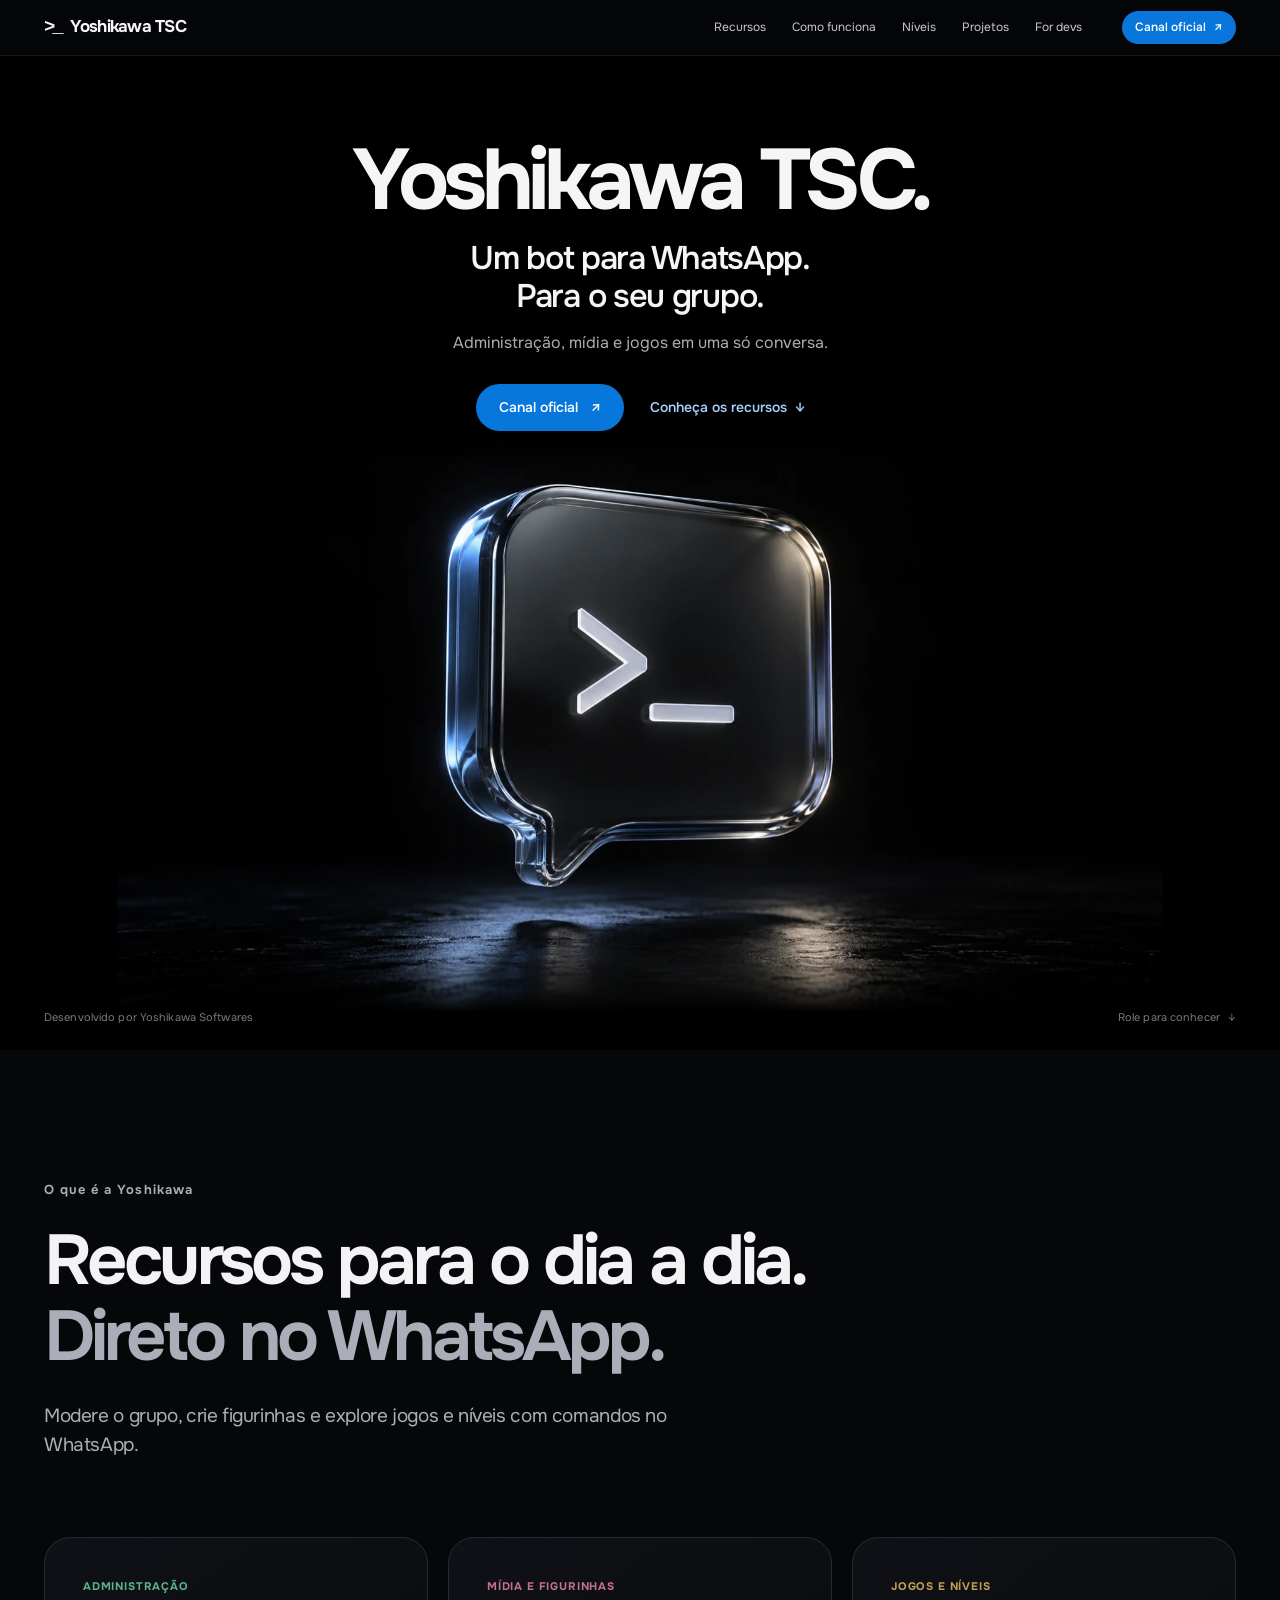
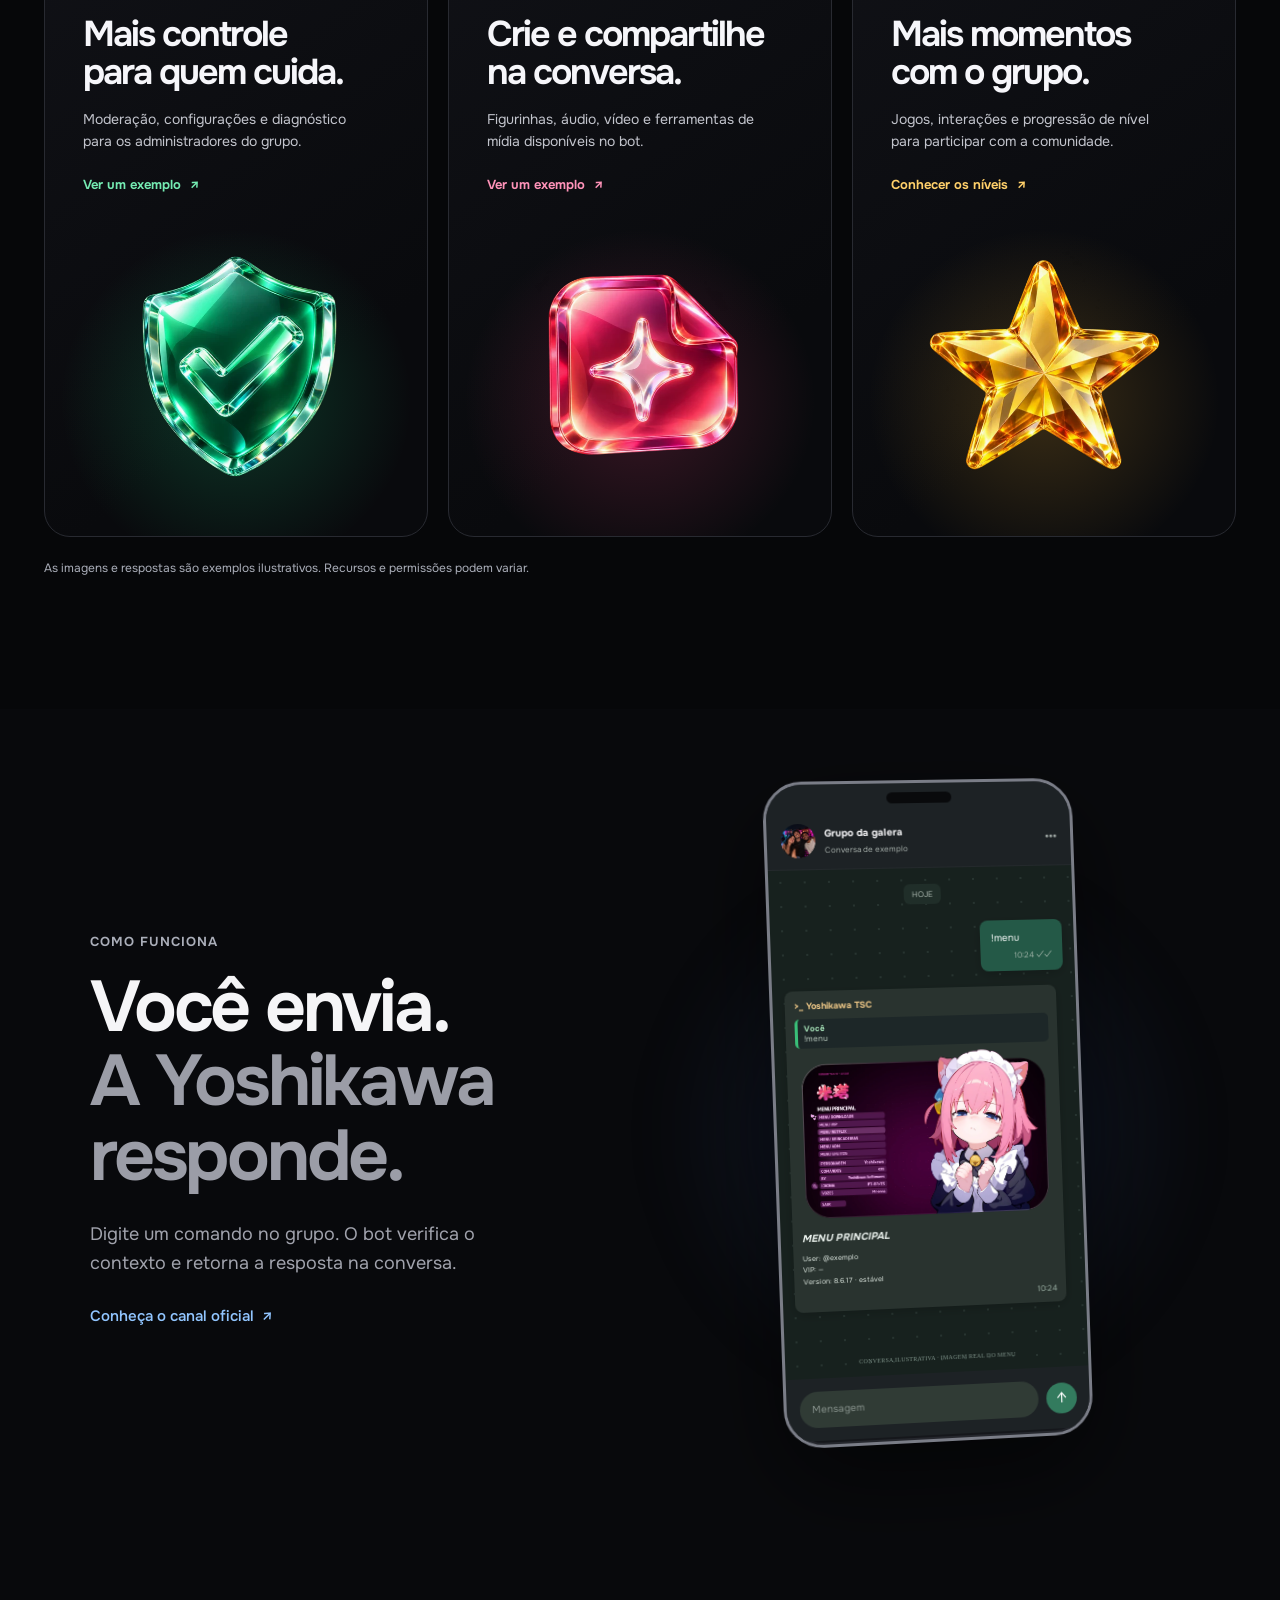
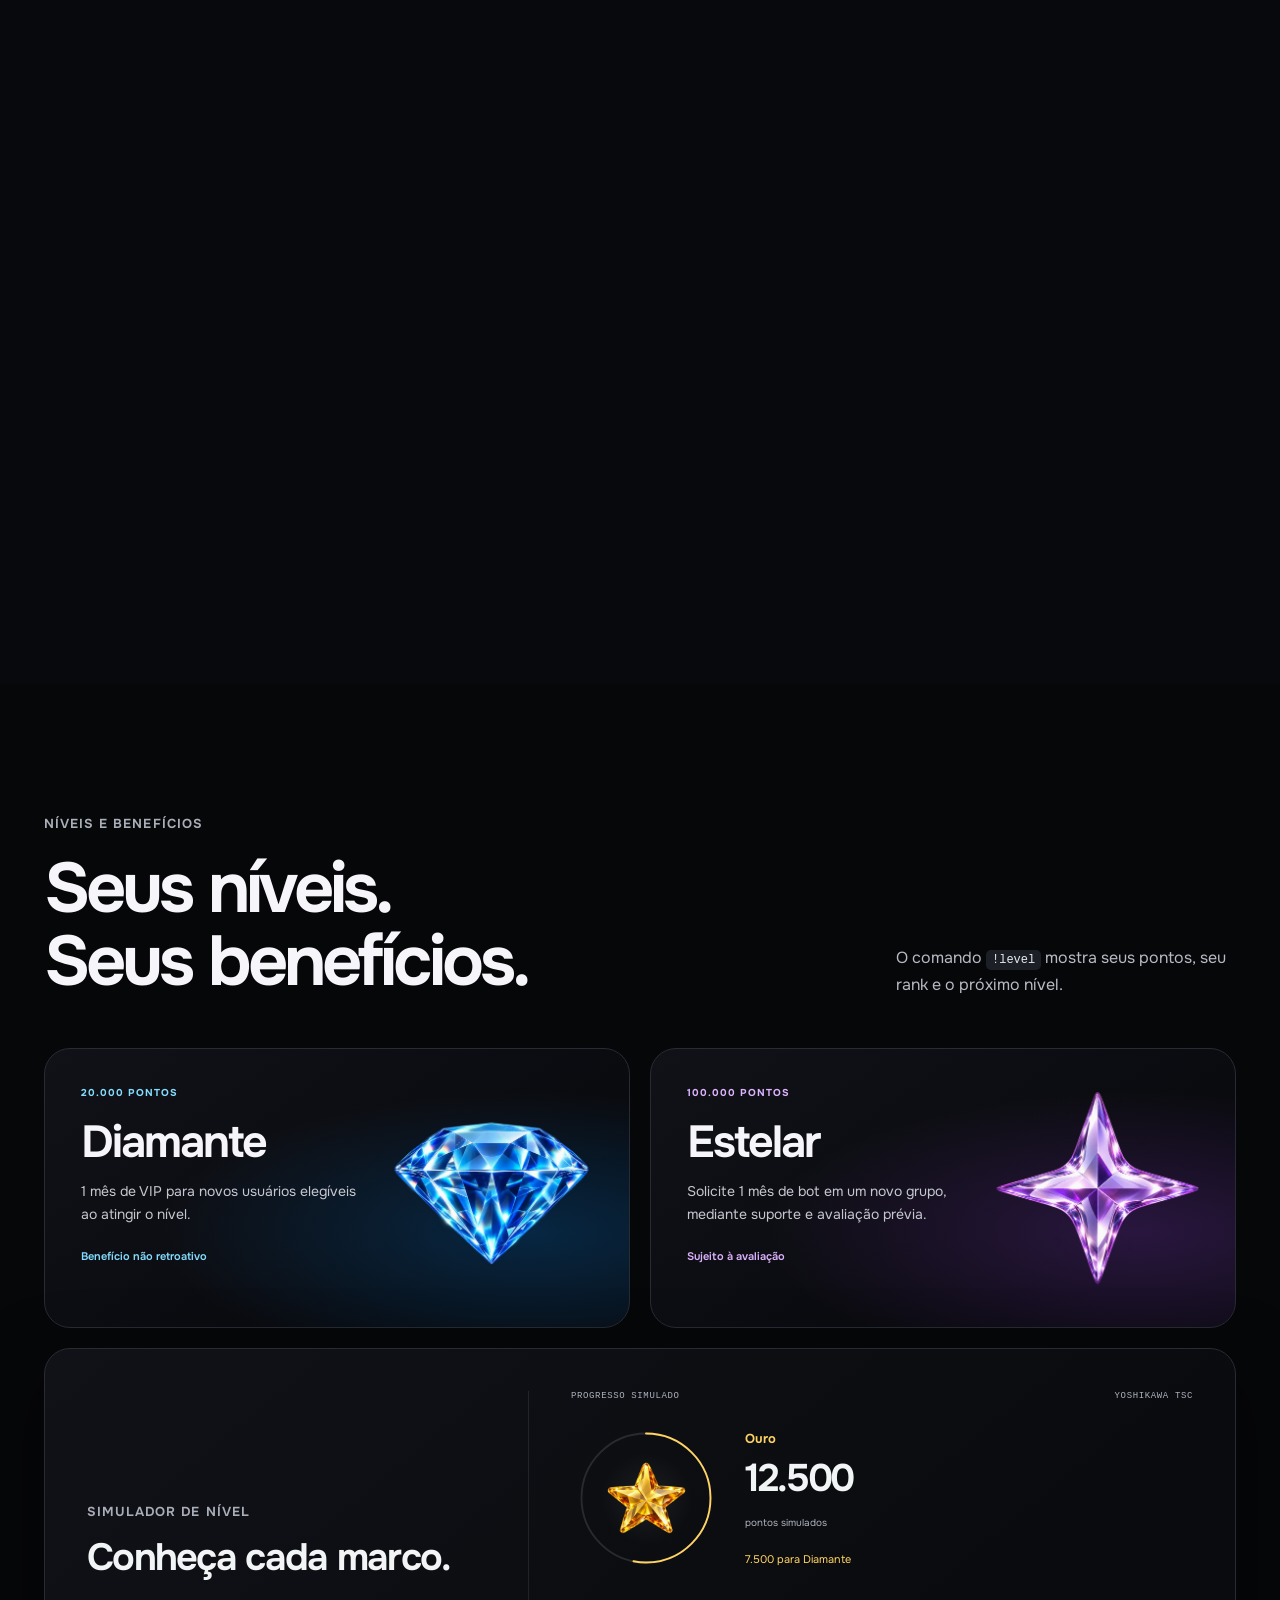
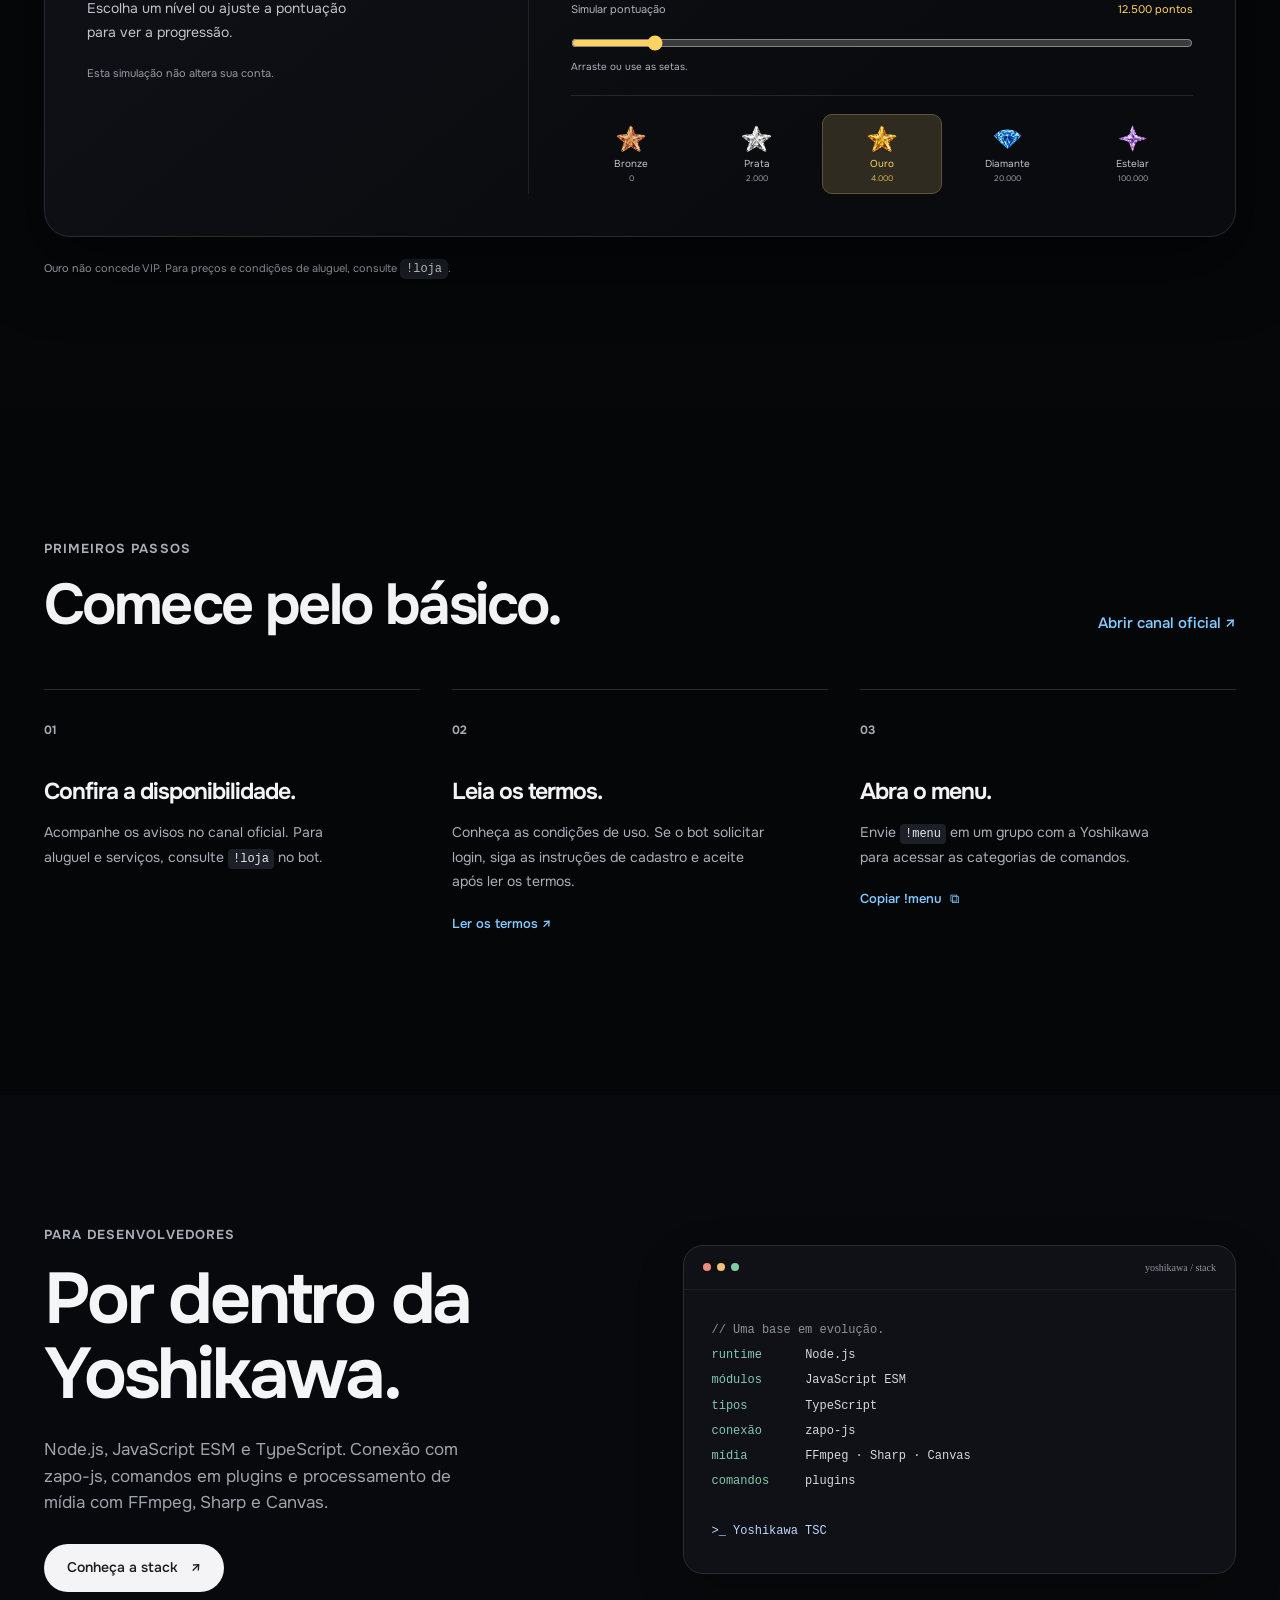
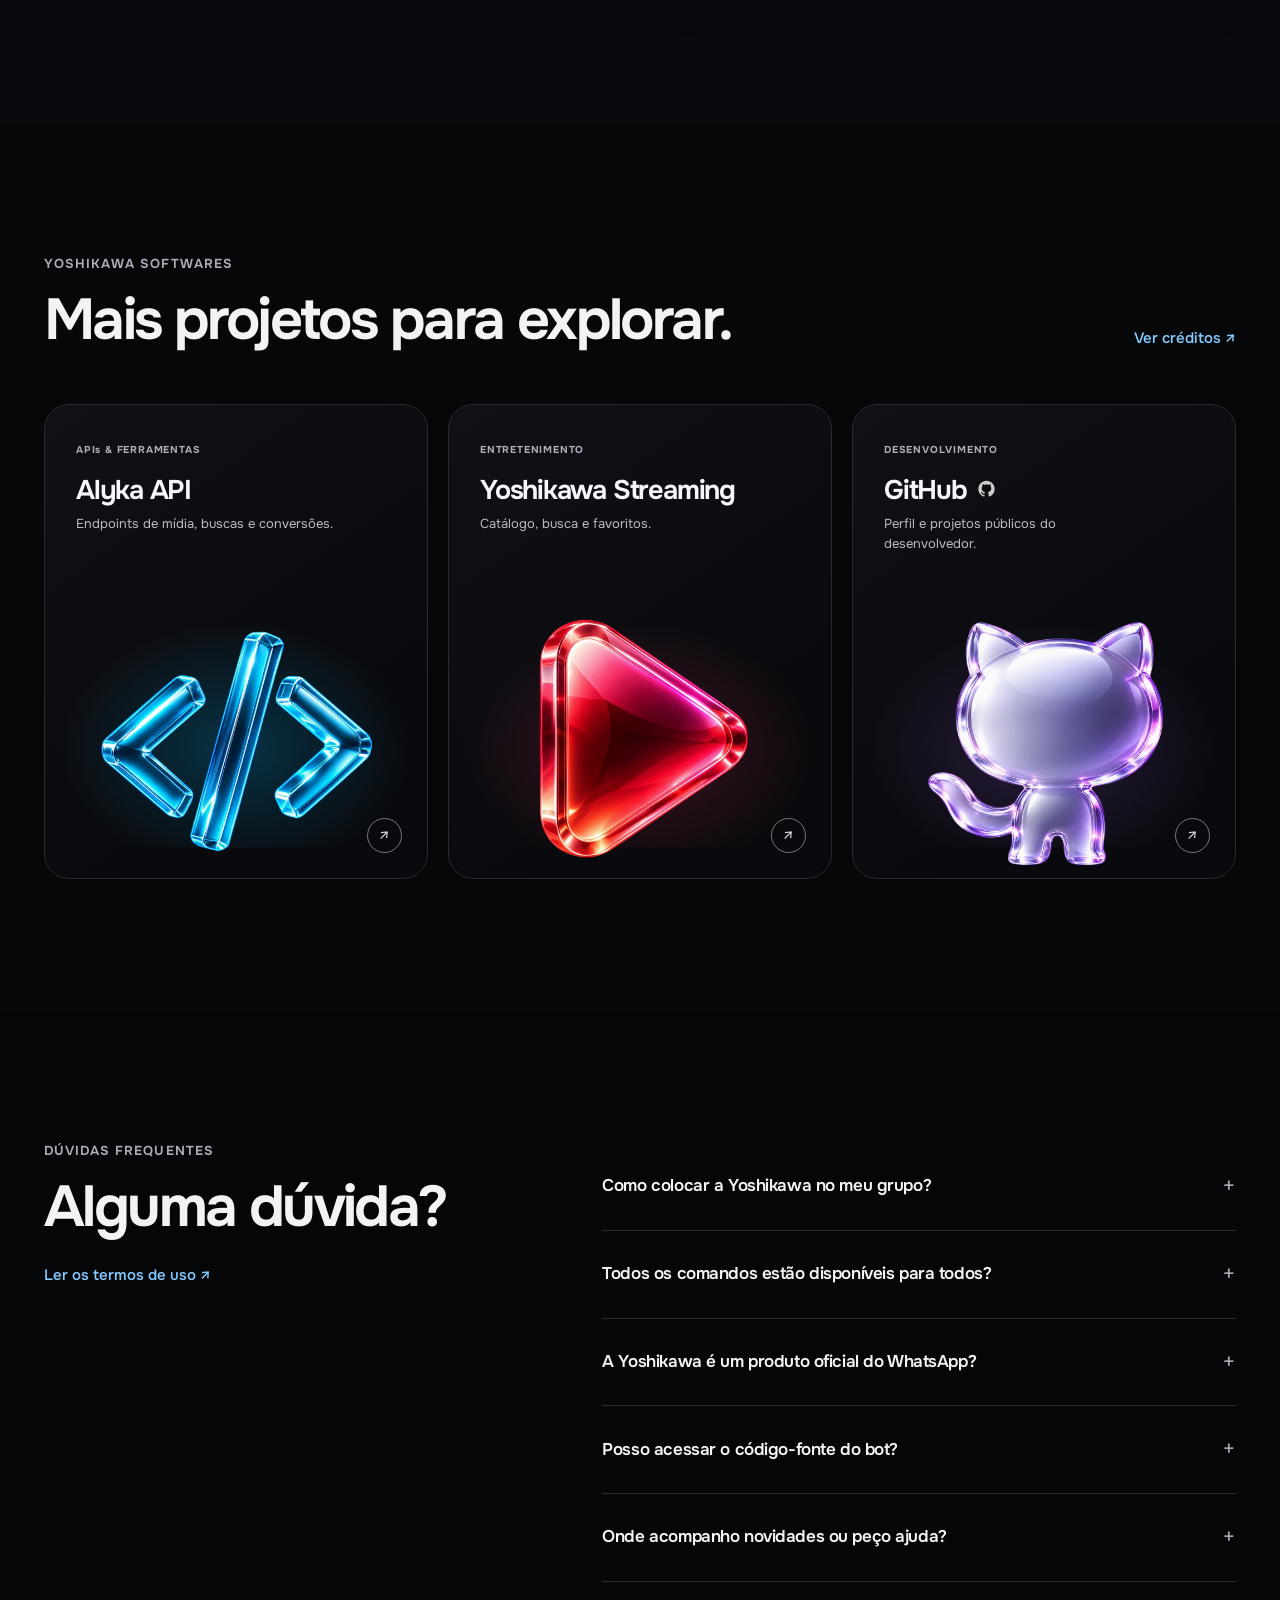
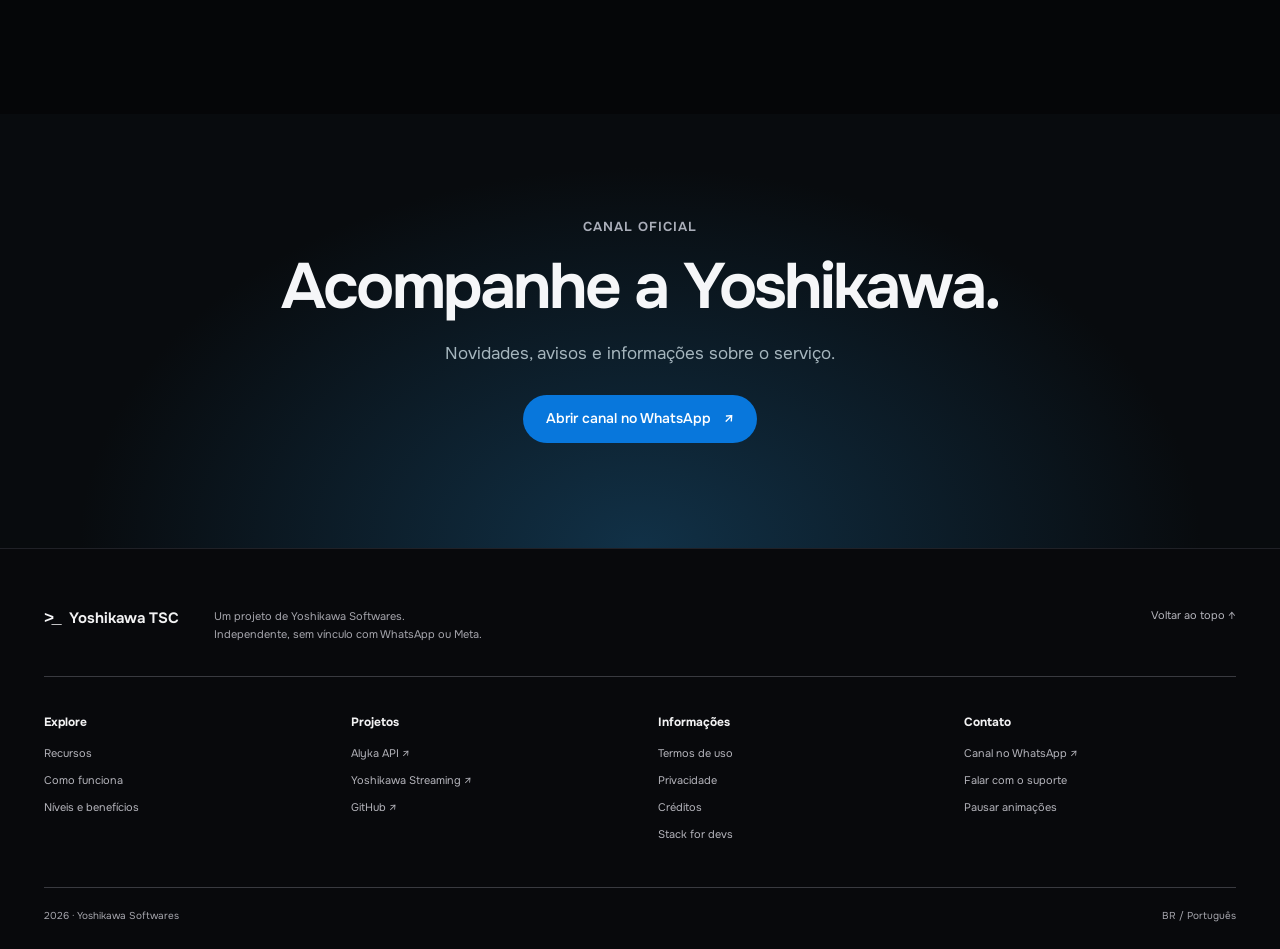
==== commit 90d4a346: "Update menu presentation and levels design" ====
--- a/index.html
+++ b/index.html
@@ -1,14 +1,14 @@
-<!doctype html><html lang="pt-BR" id="top"><head><meta charset="utf-8"><meta name="viewport" content="width=device-width,initial-scale=1"><meta name="theme-color" content="#050608"><meta name="description" content="Conheça a Yoshikawa TSC: administração, mídia, jogos e níveis para grupos no WhatsApp."><meta name="color-scheme" content="dark"><title>Bot para WhatsApp — Yoshikawa TSC</title><link rel="canonical" href="https://yoshikawa-softwares.github.io/yoshikawa-tsc/"><meta property="og:type" content="website"><meta property="og:locale" content="pt_BR"><meta property="og:title" content="Bot para WhatsApp — Yoshikawa TSC"><meta property="og:description" content="Conheça a Yoshikawa TSC: administração, mídia, jogos e níveis para grupos no WhatsApp."><meta property="og:url" content="https://yoshikawa-softwares.github.io/yoshikawa-tsc/"><meta property="og:image" content="https://yoshikawa-softwares.github.io/yoshikawa-tsc/assets/social.jpg?v=9"><meta name="twitter:card" content="summary_large_image"><link rel="icon" href="assets/favicon.svg?v=9" type="image/svg+xml"><link rel="preload" href="assets/fonts/onest.ttf" as="font" type="font/ttf" crossorigin><link rel="stylesheet" href="assets/style.css?v=12"><script src="assets/site.js?v=10" defer></script></head><body><a class="skip-link" href="#main">Pular para o conteúdo</a>
-<header class="site-header"><div class="nav-inner"><a class="brand" href="./" aria-label="Yoshikawa TSC — início"><span class="brand-mark" aria-hidden="true">&gt;_</span><span class="brand-name">Yoshikawa <small>TSC</small></span></a><nav id="nav" aria-label="Navegação principal"><a href="./#recursos">Recursos</a><a href="./#demo">Experimente</a><a href="./#beneficios">Níveis</a><a href="./#ecossistema">Projetos</a><a href="devs.html">For devs</a></nav><div class="nav-actions"><a class="nav-channel" href="https://whatsapp.com/channel/0029Vb4HBei3wtbHIRpIPQ03" target="_blank" rel="noopener noreferrer">Canal oficial <span aria-hidden="true">↗</span></a><button class="menu-toggle" type="button" aria-label="Abrir menu" aria-controls="nav" aria-expanded="false"><span></span><span></span></button></div></div></header><main id="main">
+<!doctype html><html lang="pt-BR" id="top"><head><meta charset="utf-8"><meta name="viewport" content="width=device-width,initial-scale=1"><meta name="theme-color" content="#050608"><meta name="description" content="Conheça a Yoshikawa TSC: administração, mídia, jogos e níveis para grupos no WhatsApp."><meta name="color-scheme" content="dark"><title>Bot para WhatsApp — Yoshikawa TSC</title><link rel="canonical" href="https://yoshikawa-softwares.github.io/yoshikawa-tsc/"><meta property="og:type" content="website"><meta property="og:locale" content="pt_BR"><meta property="og:title" content="Bot para WhatsApp — Yoshikawa TSC"><meta property="og:description" content="Conheça a Yoshikawa TSC: administração, mídia, jogos e níveis para grupos no WhatsApp."><meta property="og:url" content="https://yoshikawa-softwares.github.io/yoshikawa-tsc/"><meta property="og:image" content="https://yoshikawa-softwares.github.io/yoshikawa-tsc/assets/social.jpg?v=9"><meta name="twitter:card" content="summary_large_image"><link rel="icon" href="assets/favicon.svg?v=9" type="image/svg+xml"><link rel="preload" href="assets/fonts/onest.ttf" as="font" type="font/ttf" crossorigin><link rel="stylesheet" href="assets/style.css?v=13"><script src="assets/site.js?v=11" defer></script></head><body><a class="skip-link" href="#main">Pular para o conteúdo</a>
+<header class="site-header"><div class="nav-inner"><a class="brand" href="./" aria-label="Yoshikawa TSC — início"><span class="brand-mark" aria-hidden="true">&gt;_</span><span class="brand-name">Yoshikawa TSC</span></a><nav id="nav" aria-label="Navegação principal"><a href="./#recursos">Recursos</a><a href="./#como-funciona">Como funciona</a><a href="./#beneficios">Níveis</a><a href="./#ecossistema">Projetos</a><a href="devs.html">For devs</a></nav><div class="nav-actions"><a class="nav-channel" href="https://whatsapp.com/channel/0029Vb4HBei3wtbHIRpIPQ03" target="_blank" rel="noopener noreferrer">Canal oficial <span aria-hidden="true">↗</span></a><button class="menu-toggle" type="button" aria-label="Abrir menu" aria-controls="nav" aria-expanded="false"><span></span><span></span></button></div></div></header><main id="main">
 <section class="hero" aria-labelledby="hero-title"><div class="hero-copy"><h1 id="hero-title">Yoshikawa TSC.</h1><p class="hero-lead">Um bot para WhatsApp.<br>Para o seu grupo.</p><p class="hero-description">Administração, mídia e jogos em uma só conversa.</p><div class="hero-actions"><a class="button button-blue" href="https://whatsapp.com/channel/0029Vb4HBei3wtbHIRpIPQ03" target="_blank" rel="noopener noreferrer">Canal oficial <span aria-hidden="true">↗</span></a><a class="text-link hero-more" href="#recursos">Conheça os recursos <span aria-hidden="true">↓</span></a></div></div><div class="hero-art" aria-hidden="true"><img src="assets/yoshikawa-hero-studio.webp" width="1680" height="941" fetchpriority="high" alt=""></div><div class="hero-foot"><span>Desenvolvido por Yoshikawa Softwares</span><span>Role para conhecer <span aria-hidden="true">↓</span></span></div></section>
 <section class="intro-section section-pad" id="recursos"><div class="container"><div class="section-kicker reveal">O que é a Yoshikawa</div><h2 class="statement reveal">Recursos para o dia a dia.<br><span>Direto no WhatsApp.</span></h2><p class="section-intro reveal">Modere o grupo, crie figurinhas e explore jogos e níveis com comandos no WhatsApp.</p><div class="feature-grid">
-<article class="feature feature-admin reveal"><div class="feature-copy"><p class="feature-label">ADMINISTRAÇÃO</p><h3>Mais controle<br>para quem cuida.</h3><p>Moderação, configurações e diagnóstico para os administradores do grupo.</p><a href="#demo" class="feature-link" data-pick="admin">Ver um exemplo <span>↗</span></a></div><div class="feature-art crystal-art crystal-shield" aria-hidden="true"><img src="assets/crystal-shield.webp" width="512" height="512" alt="" loading="lazy" decoding="async"></div></article>
-<article class="feature feature-media reveal"><div class="feature-copy"><p class="feature-label">MÍDIA E FIGURINHAS</p><h3>Crie e compartilhe<br>na conversa.</h3><p>Figurinhas, áudio, vídeo e ferramentas de mídia disponíveis no bot.</p><a href="#demo" class="feature-link" data-pick="media">Ver um exemplo <span>↗</span></a></div><div class="feature-art crystal-art crystal-sticker" aria-hidden="true"><img src="assets/crystal-sticker.webp" width="512" height="512" alt="" loading="lazy" decoding="async"></div></article>
+<article class="feature feature-admin reveal"><div class="feature-copy"><p class="feature-label">ADMINISTRAÇÃO</p><h3>Mais controle<br>para quem cuida.</h3><p>Moderação, configurações e diagnóstico para os administradores do grupo.</p><a href="#como-funciona" class="feature-link">Ver um exemplo <span>↗</span></a></div><div class="feature-art crystal-art crystal-shield" aria-hidden="true"><img src="assets/crystal-shield.webp" width="512" height="512" alt="" loading="lazy" decoding="async"></div></article>
+<article class="feature feature-media reveal"><div class="feature-copy"><p class="feature-label">MÍDIA E FIGURINHAS</p><h3>Crie e compartilhe<br>na conversa.</h3><p>Figurinhas, áudio, vídeo e ferramentas de mídia disponíveis no bot.</p><a href="#como-funciona" class="feature-link">Ver um exemplo <span>↗</span></a></div><div class="feature-art crystal-art crystal-sticker" aria-hidden="true"><img src="assets/crystal-sticker.webp" width="512" height="512" alt="" loading="lazy" decoding="async"></div></article>
 <article class="feature feature-games reveal"><div class="feature-copy"><p class="feature-label">JOGOS E NÍVEIS</p><h3>Mais momentos<br>com o grupo.</h3><p>Jogos, interações e progressão de nível para participar com a comunidade.</p><a href="#beneficios" class="feature-link">Conhecer os níveis <span>↗</span></a></div><div class="feature-art crystal-art crystal-star" aria-hidden="true"><img src="assets/crystal-star.webp" width="512" height="512" alt="" loading="lazy" decoding="async"></div></article>
 </div><p class="visual-note">As imagens e respostas são exemplos ilustrativos. Recursos e permissões podem variar.</p></div></section>
-<section class="conversation-section" aria-labelledby="conversation-title"><div class="conversation-track"><div class="conversation-sticky"><div class="conversation-copy reveal"><p class="eyebrow">COMO FUNCIONA</p><h2 id="conversation-title">Você envia.<br><span>A Yoshikawa responde.</span></h2><p>Digite um comando no grupo. O bot verifica o contexto e retorna a resposta na conversa.</p><a class="text-link" href="#demo">Experimente aqui <span aria-hidden="true">↓</span></a></div><div class="conversation-visual" aria-label="Recriação ilustrativa do menu da Yoshikawa, baseada na versão 8.6.17"><div class="chat-halo"></div><div class="phone"><div class="phone-top"><div class="phone-speaker"></div></div><div class="phone-header"><span class="group-avatar">G</span><div><b>Grupo da galera</b><small>Conversa de exemplo</small></div><span class="phone-more">•••</span></div><div class="phone-body"><span class="chat-date">HOJE</span><div class="bubble sent">!menu <small>10:24 ✓✓</small></div><div class="bubble received"><span class="chat-sender">&gt;_ Yoshikawa TSC</span><div class="phone-quote"><b>Você</b><br>!menu</div><div class="phone-menu-cover" aria-hidden="true"><div><strong>MENU PRINCIPAL</strong><span>MENU DOWNLOADS</span><span>MENU VIP</span><span>MENU NETFLIX</span><span>MENU BRINCADEIRAS</span><span>MENU ADM</span><span>MENU EFEITOS</span></div><i>&gt;_</i></div><strong class="phone-menu-title">MENU PRINCIPAL</strong><span class="phone-menu-meta">User: @exemplo<br>VIP: —<br>Version: 8.6.17 · estável</span><small>10:24</small></div><div class="chat-illustration-note">EXEMPLO ILUSTRATIVO</div></div><div class="phone-input"><span>Mensagem</span><span class="send-glyph">↑</span></div></div></div></div></div></section>
-<section class="demo-section section-pad" id="demo"><div class="container"><div class="section-heading reveal"><div><p class="eyebrow">DEMONSTRAÇÃO</p><h2>Experimente um comando.</h2></div><p>Veja exemplos de respostas sem sair desta página.</p></div><div class="demo-shell reveal"><div class="demo-nav"><div class="demo-nav-head"><span class="mini-brand">&gt;_</span><div><strong>Yoshikawa TSC</strong><small>Prévia interativa</small></div></div><span class="demo-label">ESCOLHA UMA CATEGORIA</span><div class="demo-tabs" role="group" aria-label="Categorias de exemplo"><button type="button" data-demo="menu" aria-pressed="true"><span class="tab-dot dot-menu"></span>Menu principal</button><button type="button" data-demo="admin" aria-pressed="false"><span class="tab-dot dot-admin"></span>Administração</button><button type="button" data-demo="media" aria-pressed="false"><span class="tab-dot dot-media"></span>Figurinhas</button><button type="button" data-demo="level" aria-pressed="false"><span class="tab-dot dot-level"></span>Seu nível</button></div><p class="demo-nav-note">As respostas reais podem variar conforme o grupo e a versão do bot.</p></div><div class="demo-stage"><div class="demo-stage-head"><span><span class="status-dot"></span> Grupo da galera</span><button class="demo-reset" type="button" aria-label="Repetir demonstração">Repetir ↻</button></div><div class="demo-conversation" aria-live="polite"><div class="demo-user"><span class="demo-avatar user-avatar">K</span><div><strong>Você <small>agora</small></strong><p class="demo-command">!menu</p></div></div><div class="demo-bot"><span class="demo-avatar bot-avatar">&gt;_</span><div class="demo-answer"><strong>Yoshikawa TSC <small class="bot-badge">BOT</small></strong><div class="response-card"><p class="response-kicker">RESPOSTA DO BOT</p><h3 class="response-title">Menu principal</h3><div class="response-body"><div class="menu-preview"><div class="menu-cover"><div class="menu-cover-text"><span class="cover-mark">YOSHIKAWA TSC</span><strong>MENU PRINCIPAL</strong><span>MENU DOWNLOADS</span><span>MENU VIP</span><span>MENU NETFLIX</span><span>MENU BRINCADEIRAS</span><span>MENU ADM</span><span>MENU EFEITOS</span></div><div class="cover-glyph" aria-hidden="true">&gt;_</div></div><div class="menu-details"><strong>MENU PRINCIPAL</strong><dl><div><dt>User:</dt><dd>@exemplo</dd></div><div><dt>VIP:</dt><dd>—</dd></div><div><dt>Version:</dt><dd><span>8.6.17</span> · estável</dd></div></dl></div></div></div><p class="response-note">Recriação ilustrativa da versão 8.6.17. Usuário e VIP são exemplos; o menu pode mudar.</p></div></div></div></div><form class="command-form"><label class="sr-only" for="demo-command">Digite um comando de exemplo</label><input id="demo-command" maxlength="70" autocomplete="off" placeholder="Digite !menu, !status, !menustickers ou !level"><button type="submit" aria-label="Experimentar comando">↑</button></form><p class="demo-disclaimer">A demonstração acontece somente nesta página. Nenhuma mensagem é enviada.</p></div></div></div></section>
-<section class="levels-section section-pad" id="beneficios"><div class="container level-layout"><div class="level-copy reveal"><p class="eyebrow">NÍVEIS E BENEFÍCIOS</p><h2>A participação<br>tem seus marcos.</h2><p>O comando <code>!level</code> mostra sua pontuação, seu rank e o próximo nível. Use o simulador para conhecer cada marco.</p><div class="benefit-list"><div><span class="benefit-symbol diamond-symbol" aria-hidden="true">◆</span><div><h3>Diamante · 20.000 pontos</h3><p>1 mês de VIP para novos usuários elegíveis. A recompensa não é retroativa.</p></div></div><div><span class="benefit-symbol star-symbol" aria-hidden="true">✦</span><div><h3>Estelar · 100.000 pontos</h3><p>Solicite 1 mês de bot em um novo grupo, mediante suporte e avaliação prévia.</p></div></div></div><p class="fine-print">Ouro não concede VIP. Para preços e condições de aluguel, consulte <code>!loja</code>.</p></div><div class="level-simulator reveal" data-rank="gold"><div class="sim-top"><span>SIMULADOR DE NÍVEL</span><span>INTERATIVO</span></div><div class="sim-display"><div class="rank-ring"><svg viewBox="0 0 200 200" aria-hidden="true"><circle class="ring-track" cx="100" cy="100" r="86"/><circle class="ring-progress" cx="100" cy="100" r="86" pathLength="100" stroke-dasharray="100" stroke-dashoffset="47"/></svg><div class="rank-emblem" aria-hidden="true"><span class="rank-emblem-inner">✦</span></div></div><div class="rank-readout"><span class="level-current">Ouro</span><strong class="level-points">12.500</strong><span>pontos simulados</span><p class="level-next">7.500 para Diamante</p></div></div><div class="range-heading"><label for="score">Simular pontuação</label><output id="score-output" for="score">12.500 pontos</output></div><input id="score" type="range" min="0" max="100000" step="100" value="12500" aria-describedby="score-help"><p id="score-help" class="range-help">Arraste ou use as setas. A simulação não altera sua conta.</p><div class="rank-buttons" role="group" aria-label="Simular um nível"><button type="button" data-score="0" aria-pressed="false"><span class="rank-token token-bronze" aria-hidden="true">✦</span>Bronze <small>0</small></button><button type="button" data-score="2000" aria-pressed="false"><span class="rank-token token-silver" aria-hidden="true">✦</span>Prata <small>2.000</small></button><button type="button" data-score="4000" aria-pressed="true"><span class="rank-token token-gold" aria-hidden="true">✦</span>Ouro <small>4.000</small></button><button type="button" data-score="20000" aria-pressed="false"><span class="rank-token token-diamond" aria-hidden="true">◆</span>Diamante <small>20.000</small></button><button type="button" data-score="100000" aria-pressed="false"><span class="rank-token token-stellar" aria-hidden="true">✦</span>Estelar <small>100.000</small></button></div></div></div></section>
+<section class="conversation-section" id="como-funciona" aria-labelledby="conversation-title"><div class="conversation-track"><div class="conversation-sticky"><div class="conversation-copy reveal"><p class="eyebrow">COMO FUNCIONA</p><h2 id="conversation-title">Você envia.<br><span>A Yoshikawa responde.</span></h2><p>Digite um comando no grupo. O bot verifica o contexto e retorna a resposta na conversa.</p><a class="text-link" href="https://whatsapp.com/channel/0029Vb4HBei3wtbHIRpIPQ03" target="_blank" rel="noopener noreferrer">Conheça o canal oficial <span aria-hidden="true">↗</span></a></div><div class="conversation-visual" aria-label="Exemplo de conversa mostrando a imagem real do menu da Yoshikawa"><div class="chat-halo"></div><div class="phone"><div class="phone-top"><div class="phone-speaker"></div></div><div class="phone-header"><img class="group-avatar" src="assets/grupo-avatar.webp" width="256" height="256" alt=""><div><b>Grupo da galera</b><small>Conversa de exemplo</small></div><span class="phone-more">•••</span></div><div class="phone-body"><span class="chat-date">HOJE</span><div class="bubble sent">!menu <small>10:24 ✓✓</small></div><div class="bubble received"><span class="chat-sender">&gt;_ Yoshikawa TSC</span><div class="phone-quote"><b>Você</b><br>!menu</div><div class="phone-menu-cover"><img src="assets/menu-real.webp" width="960" height="636" alt="Imagem do menu principal da Yoshikawa TSC, versão 8.6.17" loading="lazy" decoding="async"></div><strong class="phone-menu-title">MENU PRINCIPAL</strong><span class="phone-menu-meta">User: @exemplo<br>VIP: —<br>Version: 8.6.17 · estável</span><small>10:24</small></div><div class="chat-illustration-note">CONVERSA ILUSTRATIVA · IMAGEM REAL DO MENU</div></div><div class="phone-input"><span>Mensagem</span><span class="send-glyph">↑</span></div></div></div></div></div></section>
+
+<section class="levels-section section-pad" id="beneficios"><div class="container"><div class="levels-heading reveal"><div><p class="eyebrow">NÍVEIS E BENEFÍCIOS</p><h2>Seus níveis.<br>Seus benefícios.</h2></div><p>O comando <code>!level</code> mostra seus pontos, seu rank e o próximo nível.</p></div><div class="rewards-grid"><article class="reward-card reward-diamond reveal"><div class="reward-copy"><p class="reward-kicker">20.000 PONTOS</p><h3>Diamante</h3><p>1 mês de VIP para novos usuários elegíveis ao atingir o nível.</p><span class="reward-foot">Benefício não retroativo</span></div><img class="reward-art" src="assets/crystal-diamond.webp" width="512" height="427" alt="" loading="lazy" decoding="async"></article><article class="reward-card reward-stellar reveal"><div class="reward-copy"><p class="reward-kicker">100.000 PONTOS</p><h3>Estelar</h3><p>Solicite 1 mês de bot em um novo grupo, mediante suporte e avaliação prévia.</p><span class="reward-foot">Sujeito à avaliação</span></div><img class="reward-art" src="assets/crystal-stellar.webp" width="512" height="427" alt="" loading="lazy" decoding="async"></article></div><div class="level-simulator reveal" data-rank="gold"><div class="sim-intro"><p class="eyebrow">SIMULADOR DE NÍVEL</p><h3>Conheça cada marco.</h3><p>Escolha um nível ou ajuste a pontuação para ver a progressão.</p><span>Esta simulação não altera sua conta.</span></div><div class="sim-content"><div class="sim-top"><span>PROGRESSO SIMULADO</span><span>YOSHIKAWA TSC</span></div><div class="sim-display"><div class="rank-ring"><svg viewBox="0 0 200 200" aria-hidden="true"><circle class="ring-track" cx="100" cy="100" r="86"/><circle class="ring-progress" cx="100" cy="100" r="86" pathLength="100" stroke-dasharray="100" stroke-dashoffset="47"/></svg><div class="rank-emblem" aria-hidden="true"><img class="rank-emblem-inner" src="assets/crystal-star.webp" width="512" height="512" alt=""></div></div><div class="rank-readout"><span class="level-current">Ouro</span><strong class="level-points">12.500</strong><span>pontos simulados</span><p class="level-next">7.500 para Diamante</p></div></div><div class="range-heading"><label for="score">Simular pontuação</label><output id="score-output" for="score">12.500 pontos</output></div><input id="score" type="range" min="0" max="100000" step="100" value="12500" aria-describedby="score-help"><p id="score-help" class="range-help">Arraste ou use as setas.</p><div class="rank-buttons" role="group" aria-label="Simular um nível"><button type="button" data-score="0" aria-pressed="false"><img class="rank-token token-bronze" src="assets/crystal-star.webp" alt="">Bronze <small>0</small></button><button type="button" data-score="2000" aria-pressed="false"><img class="rank-token token-silver" src="assets/crystal-star.webp" alt="">Prata <small>2.000</small></button><button type="button" data-score="4000" aria-pressed="true"><img class="rank-token token-gold" src="assets/crystal-star.webp" alt="">Ouro <small>4.000</small></button><button type="button" data-score="20000" aria-pressed="false"><img class="rank-token token-diamond" src="assets/crystal-diamond.webp" alt="">Diamante <small>20.000</small></button><button type="button" data-score="100000" aria-pressed="false"><img class="rank-token token-stellar" src="assets/crystal-stellar.webp" alt="">Estelar <small>100.000</small></button></div></div></div><p class="levels-note">Ouro não concede VIP. Para preços e condições de aluguel, consulte <code>!loja</code>.</p></div></section>
 <section class="start-section section-pad"><div class="container"><div class="section-heading reveal"><div><p class="eyebrow">PRIMEIROS PASSOS</p><h2>Comece pelo básico.</h2></div><a class="text-link" href="https://whatsapp.com/channel/0029Vb4HBei3wtbHIRpIPQ03" target="_blank" rel="noopener noreferrer">Abrir canal oficial ↗</a></div><div class="steps-grid"><article class="reveal"><span>01</span><h3>Confira a disponibilidade.</h3><p>Acompanhe os avisos no canal oficial. Para aluguel e serviços, consulte <code>!loja</code> no bot.</p></article><article class="reveal"><span>02</span><h3>Leia os termos.</h3><p>Conheça as condições de uso. Se o bot solicitar login, siga as instruções de cadastro e aceite após ler os termos.</p><a class="text-link" href="termos.html">Ler os termos ↗</a></article><article class="reveal"><span>03</span><h3>Abra o menu.</h3><p>Envie <code>!menu</code> em um grupo com a Yoshikawa para acessar as categorias de comandos.</p><button type="button" class="text-link copy-button" data-copy="!menu">Copiar !menu <span aria-hidden="true">⧉</span></button></article></div></div></section>
 <section class="developers section-pad"><div class="container developers-inner"><div class="developer-copy reveal"><p class="eyebrow">PARA DESENVOLVEDORES</p><h2>Por dentro da<br>Yoshikawa.</h2><p>Node.js, JavaScript ESM e TypeScript. Conexão com zapo-js, comandos em plugins e processamento de mídia com FFmpeg, Sharp e Canvas.</p><a class="button button-light" href="devs.html">Conheça a stack <span aria-hidden="true">↗</span></a></div><div class="code-window reveal" aria-label="Resumo ilustrativo da stack"><div class="code-bar"><span></span><span></span><span></span><small>yoshikawa / stack</small></div><pre><code><span>// Uma base em evolução.</span>
 <span class="code-key">runtime</span>      Node.js
@@ -22,4 +22,4 @@
 <section class="projects-section section-pad" id="ecossistema"><div class="container"><div class="section-heading reveal"><div><p class="eyebrow">YOSHIKAWA SOFTWARES</p><h2>Mais projetos para explorar.</h2></div><a class="text-link" href="creditos.html">Ver créditos ↗</a></div><div class="projects-grid"><a class="project-card project-api reveal" href="https://alyka-api.vercel.app" target="_blank" rel="noopener noreferrer"><div><span>APIs & FERRAMENTAS</span><h3>Alyka API</h3><p>Endpoints de mídia, buscas e conversões.</p></div><div class="project-art crystal-art crystal-api" aria-hidden="true"><img src="assets/crystal-code.webp" width="512" height="512" alt="" loading="lazy" decoding="async"></div><span class="project-arrow" aria-hidden="true">↗</span></a><a class="project-card project-stream reveal" href="https://yoshikawa.vercel.app" target="_blank" rel="noopener noreferrer"><div><span>ENTRETENIMENTO</span><h3>Yoshikawa Streaming</h3><p>Catálogo, busca e favoritos.</p></div><div class="project-art crystal-art crystal-stream" aria-hidden="true"><img src="assets/crystal-play.webp" width="512" height="512" alt="" loading="lazy" decoding="async"></div><span class="project-arrow" aria-hidden="true">↗</span></a><a class="project-card project-github reveal" href="https://github.com/yoshikawa-softwares" target="_blank" rel="noopener noreferrer"><div><span>DESENVOLVIMENTO</span><h3>GitHub <img class="github-mark" src="assets/icons/github.svg" width="18" height="18" alt="" aria-hidden="true"></h3><p>Perfil e projetos públicos do desenvolvedor.</p></div><div class="project-art crystal-art crystal-github" aria-hidden="true"><img src="assets/crystal-cat.webp" width="512" height="512" alt="" loading="lazy" decoding="async"></div><span class="project-arrow" aria-hidden="true">↗</span></a></div></div></section>
 <section class="faq-section section-pad"><div class="container faq-layout"><div class="reveal"><p class="eyebrow">DÚVIDAS FREQUENTES</p><h2>Alguma dúvida?</h2><a class="text-link" href="termos.html">Ler os termos de uso ↗</a></div><div class="faq-list reveal"><details><summary>Como colocar a Yoshikawa no meu grupo?<span aria-hidden="true">+</span></summary><p>Acompanhe o canal oficial e consulte as opções de aluguel pelo comando <code>!loja</code> em um grupo onde o bot esteja disponível. Se precisar de orientação, entre em contato com o suporte.</p></details><details><summary>Todos os comandos estão disponíveis para todos?<span aria-hidden="true">+</span></summary><p>Não. Alguns comandos dependem de permissões, benefícios ativos ou configurações do grupo. O bot informa as condições ao utilizar cada recurso.</p></details><details><summary>A Yoshikawa é um produto oficial do WhatsApp?<span aria-hidden="true">+</span></summary><p>Não. É um projeto independente, sem vínculo com WhatsApp ou Meta. A disponibilidade depende de serviços externos.</p></details><details><summary>Posso acessar o código-fonte do bot?<span aria-hidden="true">+</span></summary><p>O bot é de código fechado. A página para desenvolvedores apresenta a stack e os créditos, e o GitHub reúne os projetos públicos do desenvolvedor.</p></details><details><summary>Onde acompanho novidades ou peço ajuda?<span aria-hidden="true">+</span></summary><p>Os avisos estão no canal oficial. Para suporte, escreva para <a href="mailto:yoshikawa.softwares@proton.me">yoshikawa.softwares@proton.me</a> ou use <code>!report</code> no bot.</p></details></div></div></section>
 <section class="closing"><div class="closing-inner reveal"><p class="eyebrow">CANAL OFICIAL</p><h2>Acompanhe a Yoshikawa.</h2><p>Novidades, avisos e informações sobre o serviço.</p><a class="button button-blue" href="https://whatsapp.com/channel/0029Vb4HBei3wtbHIRpIPQ03" target="_blank" rel="noopener noreferrer">Abrir canal no WhatsApp <span aria-hidden="true">↗</span></a></div></section>
-<template id="menu-preview-template"><div class="menu-preview"><div class="menu-cover"><div class="menu-cover-text"><span class="cover-mark">YOSHIKAWA TSC</span><strong>MENU PRINCIPAL</strong><span>MENU DOWNLOADS</span><span>MENU VIP</span><span>MENU NETFLIX</span><span>MENU BRINCADEIRAS</span><span>MENU ADM</span><span>MENU EFEITOS</span></div><div class="cover-glyph" aria-hidden="true">&gt;_</div></div><div class="menu-details"><strong>MENU PRINCIPAL</strong><dl><div><dt>User:</dt><dd>@exemplo</dd></div><div><dt>VIP:</dt><dd>—</dd></div><div><dt>Version:</dt><dd><span>8.6.17</span> · estável</dd></div></dl></div></div></template></main><footer class="site-footer"><div class="footer-inner"><div class="footer-top"><a href="./" class="footer-brand"><span class="brand-mark" aria-hidden="true">&gt;_</span> Yoshikawa TSC</a><p>Um projeto de Yoshikawa Softwares.<br>Independente, sem vínculo com WhatsApp ou Meta.</p><a class="back-top" href="#top">Voltar ao topo ↑</a></div><div class="footer-columns"><div><strong>Explore</strong><a href="./#recursos">Recursos</a><a href="./#demo">Experimente</a><a href="./#beneficios">Níveis e benefícios</a></div><div><strong>Projetos</strong><a href="https://alyka-api.vercel.app" target="_blank" rel="noopener noreferrer">Alyka API ↗</a><a href="https://yoshikawa.vercel.app" target="_blank" rel="noopener noreferrer">Yoshikawa Streaming ↗</a><a href="https://github.com/yoshikawa-softwares" target="_blank" rel="noopener noreferrer">GitHub ↗</a></div><div><strong>Informações</strong><a href="termos.html">Termos de uso</a><a href="privacidade.html">Privacidade</a><a href="creditos.html">Créditos</a><a href="devs.html">Stack for devs</a></div><div><strong>Contato</strong><a href="https://whatsapp.com/channel/0029Vb4HBei3wtbHIRpIPQ03" target="_blank" rel="noopener noreferrer">Canal no WhatsApp ↗</a><a href="mailto:yoshikawa.softwares@proton.me">Falar com o suporte</a><button class="motion-toggle" type="button" aria-pressed="false">Pausar animações</button></div></div><div class="footer-bottom"><span>2026 · Yoshikawa Softwares</span><span>BR / Português</span></div></div></footer><div class="toast" role="status" aria-live="polite"></div></body></html>
+</main><footer class="site-footer"><div class="footer-inner"><div class="footer-top"><a href="./" class="footer-brand"><span class="brand-mark" aria-hidden="true">&gt;_</span> Yoshikawa TSC</a><p>Um projeto de Yoshikawa Softwares.<br>Independente, sem vínculo com WhatsApp ou Meta.</p><a class="back-top" href="#top">Voltar ao topo ↑</a></div><div class="footer-columns"><div><strong>Explore</strong><a href="./#recursos">Recursos</a><a href="./#como-funciona">Como funciona</a><a href="./#beneficios">Níveis e benefícios</a></div><div><strong>Projetos</strong><a href="https://alyka-api.vercel.app" target="_blank" rel="noopener noreferrer">Alyka API ↗</a><a href="https://yoshikawa.vercel.app" target="_blank" rel="noopener noreferrer">Yoshikawa Streaming ↗</a><a href="https://github.com/yoshikawa-softwares" target="_blank" rel="noopener noreferrer">GitHub ↗</a></div><div><strong>Informações</strong><a href="termos.html">Termos de uso</a><a href="privacidade.html">Privacidade</a><a href="creditos.html">Créditos</a><a href="devs.html">Stack for devs</a></div><div><strong>Contato</strong><a href="https://whatsapp.com/channel/0029Vb4HBei3wtbHIRpIPQ03" target="_blank" rel="noopener noreferrer">Canal no WhatsApp ↗</a><a href="mailto:yoshikawa.softwares@proton.me">Falar com o suporte</a><button class="motion-toggle" type="button" aria-pressed="false">Pausar animações</button></div></div><div class="footer-bottom"><span>2026 · Yoshikawa Softwares</span><span>BR / Português</span></div></div></footer><div class="toast" role="status" aria-live="polite"></div></body></html>
--- a/assets/style.css
+++ b/assets/style.css
@@ -164,3 +164,76 @@
 .closing{background:radial-gradient(ellipse at 50% 100%,#113147 0,transparent 62%),#080b0e;color:#f5f6f8}
 .site-footer{border-top:1px solid #202127}
 @media(max-width:760px){.feature{min-height:475px}.crystal-art img{width:min(100%,250px)}.project-card{min-height:400px}.project-art.crystal-art{height:215px;bottom:37px}.project-art.crystal-art img{width:min(100%,225px)}}
+
+/* Original menu artwork and a more detailed presentation of ranks. */
+.group-avatar{display:block;object-fit:cover;flex:none;background:#1b2024}
+.phone{width:310px;height:662px}
+.phone-body{height:505px}
+.bubble.received{width:calc(100% - 8px)}
+.phone-menu-cover{display:block;height:auto;padding:0;border:0;border-radius:9px;background:none}
+.phone-menu-cover img{display:block;width:100%;height:auto}
+.chat-illustration-note{letter-spacing:.04em}
+.levels-section{background:#060709;color:#f6f6fa;overflow:hidden}
+.levels-heading{display:flex;justify-content:space-between;align-items:end;gap:50px;margin-bottom:50px}
+.levels-heading h2{font-size:clamp(44px,5.5vw,72px);line-height:1.04;letter-spacing:-.055em;margin-top:20px}
+.levels-heading>p{max-width:340px;font-size:16px;line-height:1.65;color:#b7bac4}
+.levels-heading code,.levels-note code{font:12px ui-monospace,monospace;background:#1c2026;color:#e5e9f1;padding:3px 6px;border-radius:5px}
+.rewards-grid{display:grid;grid-template-columns:repeat(2,minmax(0,1fr));gap:20px}
+.reward-card{position:relative;isolation:isolate;min-height:280px;padding:36px;border:1px solid #292b34;border-radius:26px;background:linear-gradient(145deg,#111218,#090a0e 75%);overflow:hidden;transition:border-color .5s,transform .7s var(--ease),box-shadow .7s var(--ease)}
+.reward-card::before{content:'';position:absolute;z-index:-1;inset:0;background:radial-gradient(ellipse at 83% 66%,var(--reward-glow),transparent 54%)}
+.reward-diamond{--reward-glow:#008dfd38;--reward-accent:#83ddff}
+.reward-stellar{--reward-glow:#9d41ed38;--reward-accent:#ddb2ff}
+.reward-card:hover{border-color:#ffffff3a;box-shadow:0 20px 55px #0008}
+.js .reward-card.reveal.is-visible:hover{transform:translateY(-5px)}
+.reward-copy{position:relative;z-index:2;width:57%;max-width:290px}
+.reward-kicker{font-size:10px;font-weight:700;letter-spacing:.1em;color:var(--reward-accent)}
+.reward-copy h3{font-size:clamp(32px,3.5vw,46px);margin-top:18px}
+.reward-copy>p:not(.reward-kicker){font-size:14px;line-height:1.65;color:#c5c7d0;margin-top:14px}
+.reward-foot{display:inline-block;margin-top:22px;color:var(--reward-accent);font-size:11px;font-weight:600}
+.reward-art{position:absolute;z-index:1;right:2%;top:50%;width:43%;height:auto;object-fit:contain;transform:translateY(-50%);animation:reward-drift 7s ease-in-out infinite;transition:scale .7s var(--ease)}
+.reward-stellar .reward-art{animation-delay:-3.5s}
+.reward-card:hover .reward-art{scale:1.05}
+.reward-card.is-offscreen .reward-art{animation-play-state:paused}
+@keyframes reward-drift{0%,100%{transform:translateY(-50%)}50%{transform:translateY(calc(-50% - 8px))}}
+.level-simulator{display:grid;grid-template-columns:minmax(200px,.75fr) minmax(0,1.25fr);gap:42px;margin-top:20px;padding:42px;border:1px solid #292b34;border-radius:26px;background:linear-gradient(140deg,#111218,#0a0b0e 72%);box-shadow:0 24px 70px #0008}
+.sim-intro{align-self:center}
+.sim-intro h3{font-size:clamp(29px,3vw,38px);line-height:1.1;margin-top:18px}
+.sim-intro>p:not(.eyebrow){max-width:260px;color:#bfc2cb;font-size:14px;line-height:1.7;margin-top:18px}
+.sim-intro>span{display:block;color:#9699a5;font-size:11px;line-height:1.5;margin-top:20px}
+.sim-content{min-width:0;padding-left:42px;border-left:1px solid #ffffff16}
+.sim-display{margin:22px 0 28px;gap:24px}
+.rank-ring{width:150px;max-width:38%}
+.rank-ring circle{stroke-width:2.5}
+.rank-emblem{inset:19%;border:0;background:radial-gradient(circle,#ffffff12,transparent 70%);box-shadow:none;backdrop-filter:none;-webkit-backdrop-filter:none}
+.rank-emblem-inner{display:block;width:100%;height:100%;object-fit:contain;border:0;border-radius:0;background:none;box-shadow:none}
+.level-simulator[data-rank=bronze] .rank-emblem-inner,.rank-buttons img.token-bronze{filter:hue-rotate(-20deg) saturate(.8) brightness(.9)}
+.level-simulator[data-rank=silver] .rank-emblem-inner,.rank-buttons img.token-silver{filter:grayscale(1) brightness(1.15)}
+.rank-readout>span:last-of-type,.range-heading,.range-help,.sim-top{color:#aeb2bd}
+.rank-buttons{gap:5px;border-color:#ffffff1a}
+.rank-buttons button{display:flex;flex-direction:column;align-items:center;justify-content:center;gap:4px;min-height:80px;font-size:10px;line-height:1.2;color:#bcc0cb}
+.rank-buttons img.rank-token{display:block;flex:none;width:35px;height:30px;object-fit:contain;margin:0;border:0;border-radius:0;background:none;box-shadow:none;backdrop-filter:none;-webkit-backdrop-filter:none}
+.rank-buttons img.token-gold,.rank-buttons img.token-diamond,.rank-buttons img.token-stellar{filter:none}
+.rank-buttons small{font-size:8px;margin-top:0}
+.levels-note{font-size:11px;line-height:1.7;color:#a6aab5;margin-top:22px}
+@media(max-width:760px){
+  .phone{width:min(300px,100%);height:652px;max-width:100%}
+  .phone-body{height:495px}
+  .conversation-visual{min-height:665px}
+  .levels-heading{display:block;margin-bottom:35px}
+  .levels-heading h2{font-size:clamp(39px,10vw,55px);margin-top:18px}
+  .levels-heading>p{font-size:15px;margin-top:22px}
+  .rewards-grid{grid-template-columns:1fr;gap:14px}
+  .reward-card{min-height:245px;padding:28px 26px;border-radius:21px}
+  .reward-copy{width:60%}
+  .reward-copy h3{font-size:34px;margin-top:14px}
+  .reward-copy>p:not(.reward-kicker){font-size:13px}
+  .reward-art{width:43%;right:0}
+  .level-simulator{grid-template-columns:1fr;gap:27px;padding:25px;border-radius:21px}
+  .sim-intro h3{font-size:30px;margin-top:14px}
+  .sim-intro>p:not(.eyebrow){max-width:none;margin-top:12px}
+  .sim-intro>span{margin-top:12px}
+  .sim-content{padding:24px 0 0;border-left:0;border-top:1px solid #ffffff16}
+  .sim-display{gap:15px}
+  .rank-ring{width:135px}
+  .rank-buttons button{font-size:9px}
+}
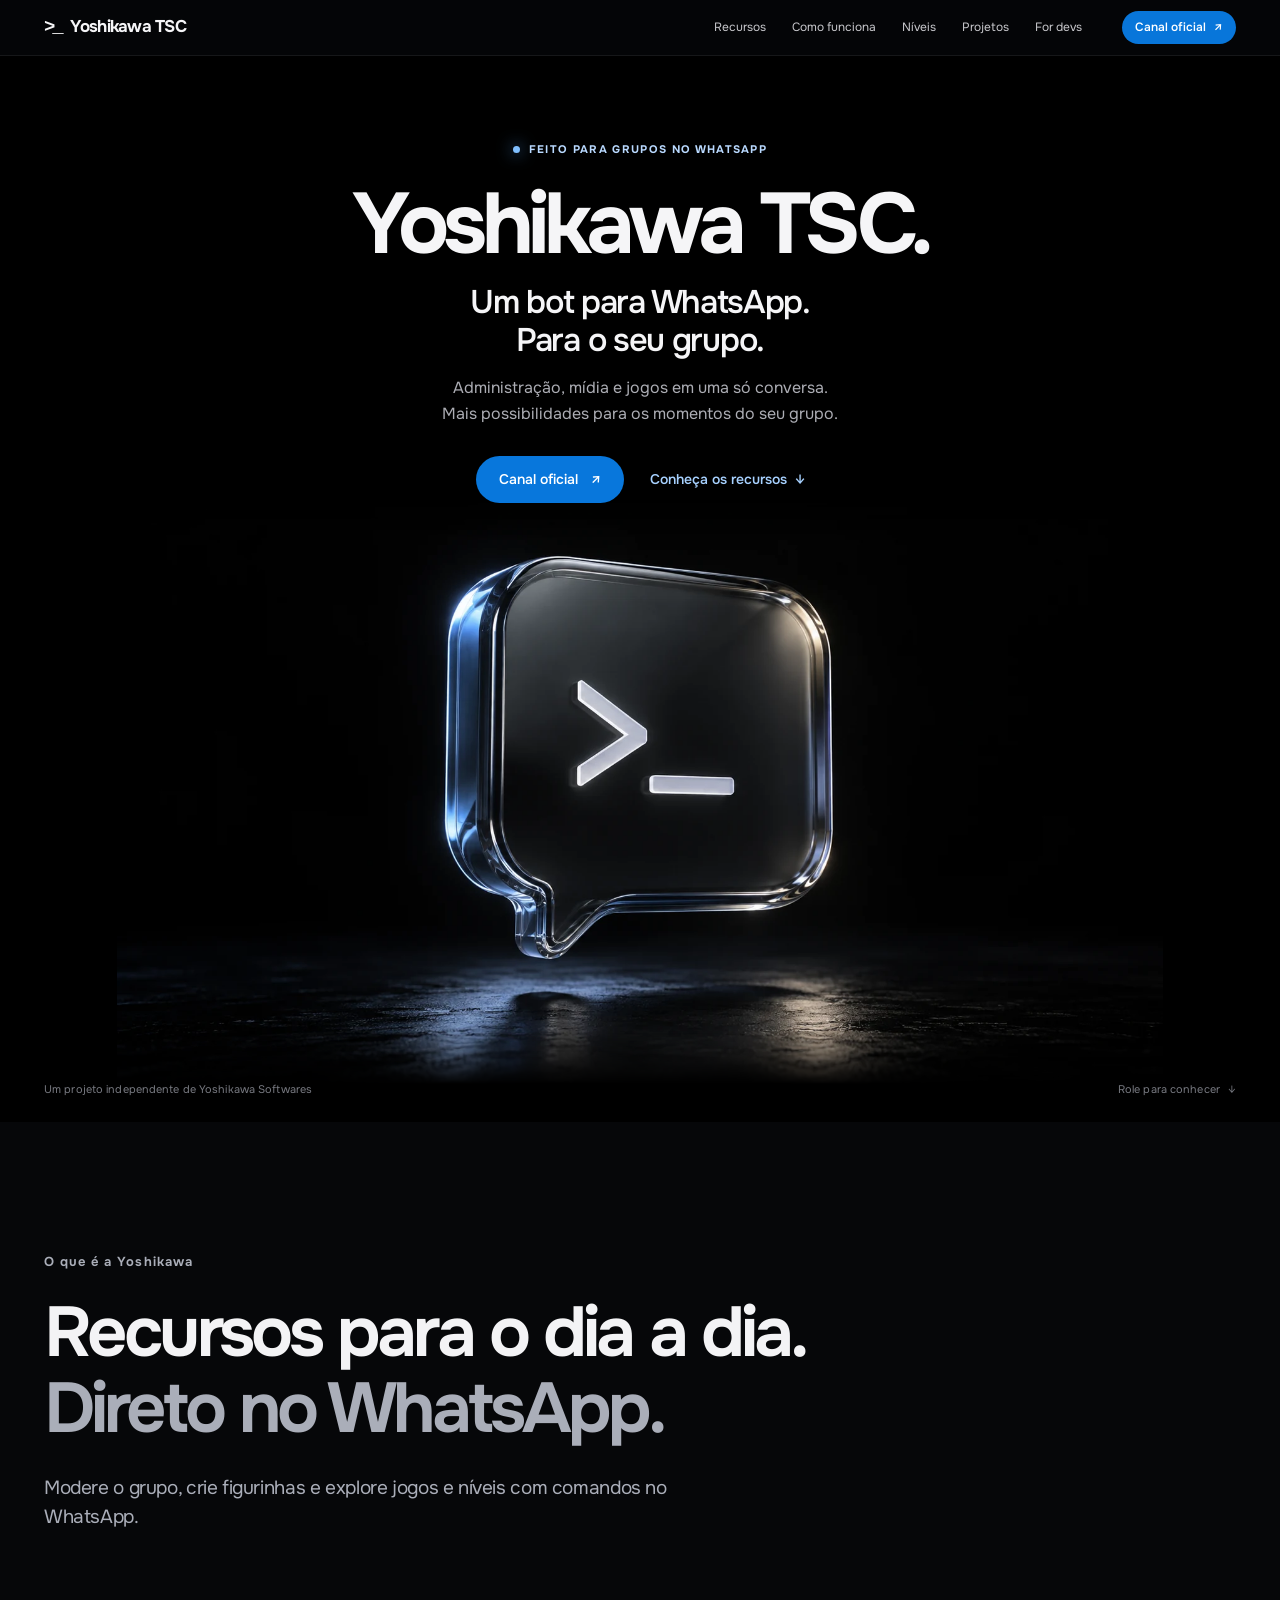
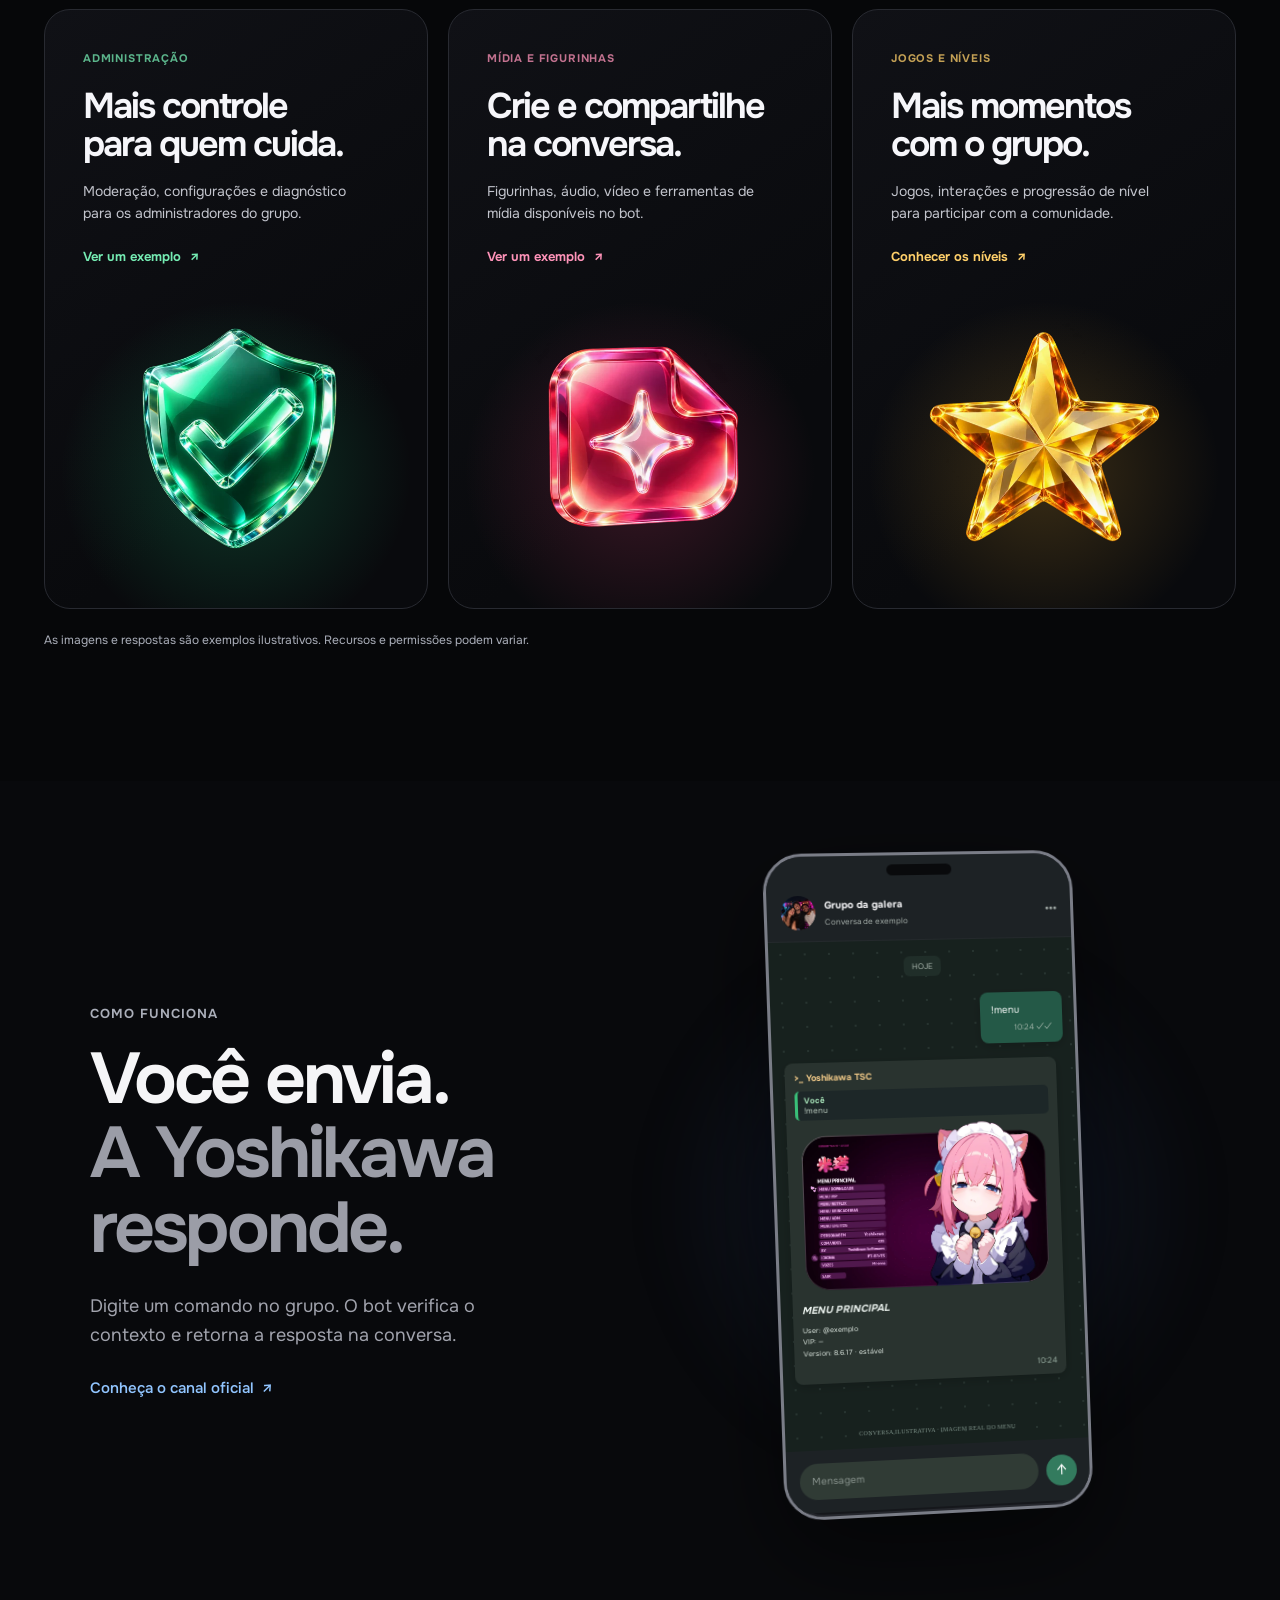
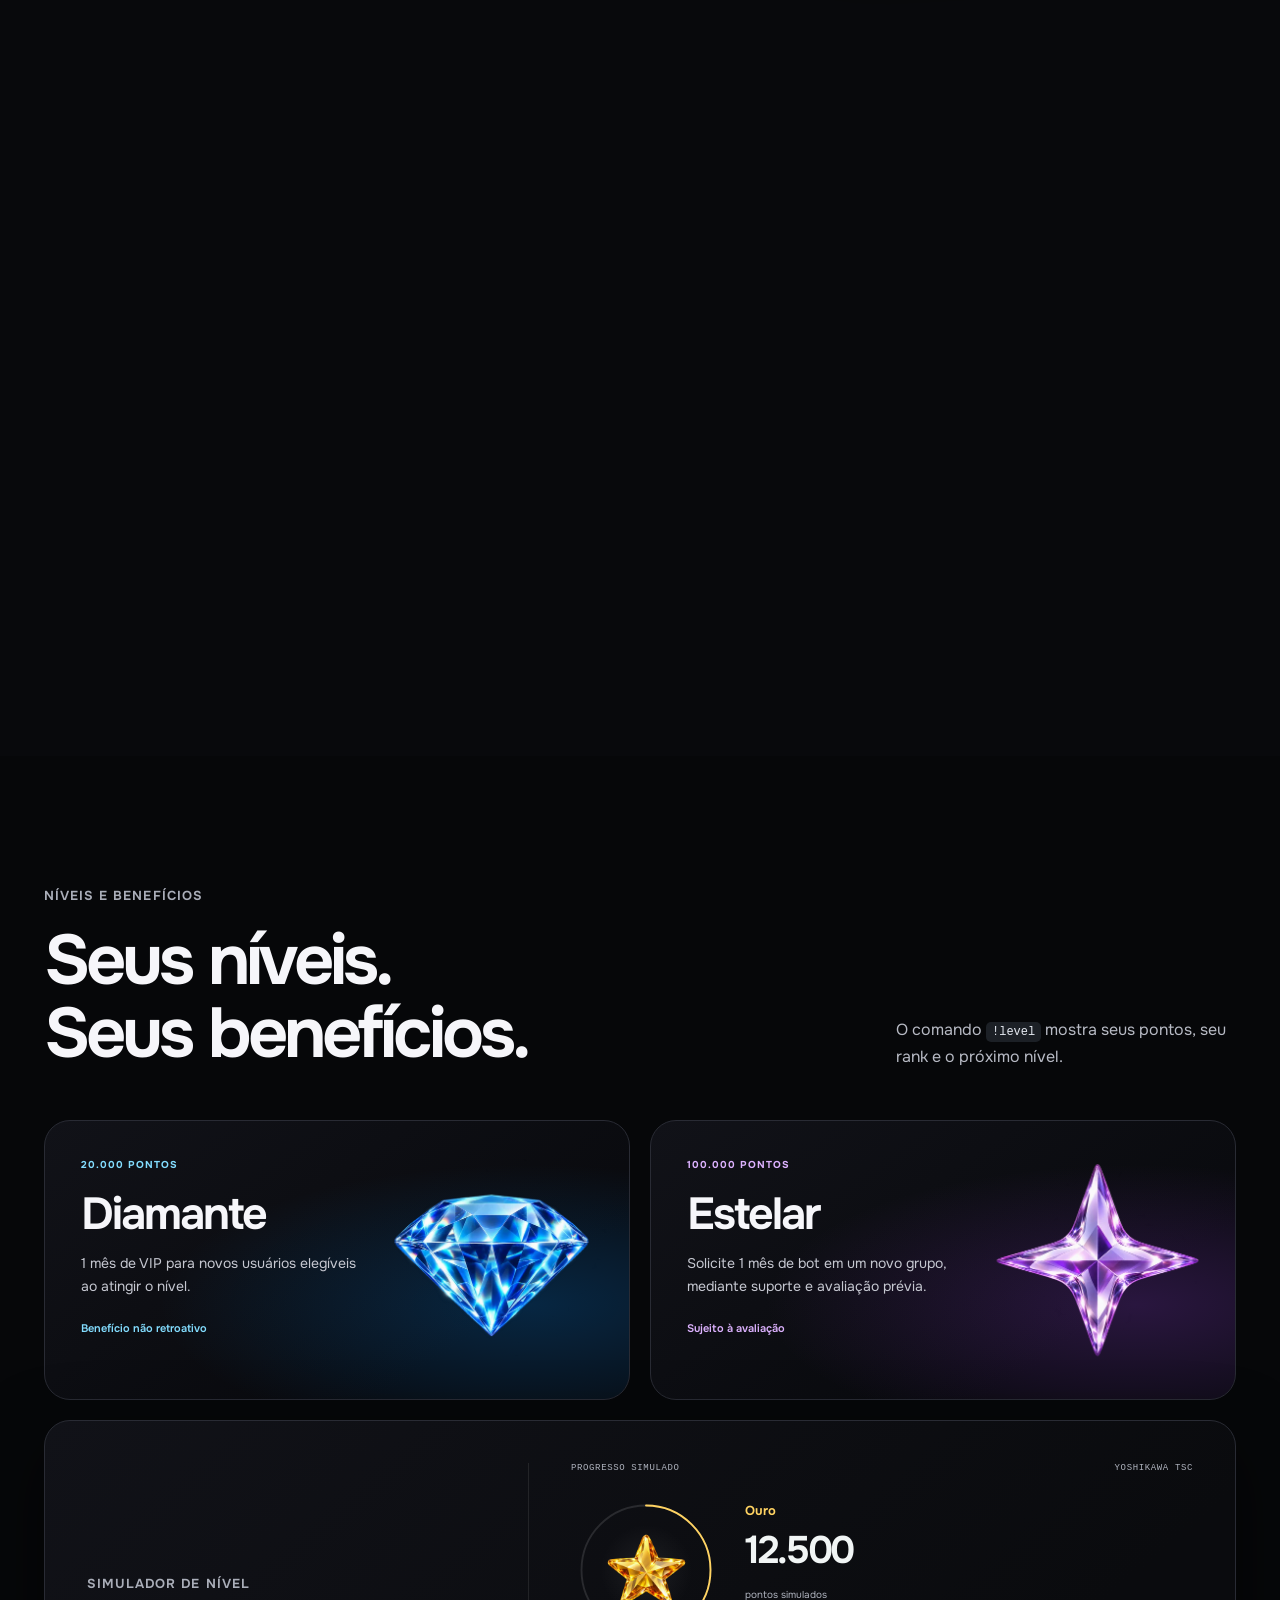
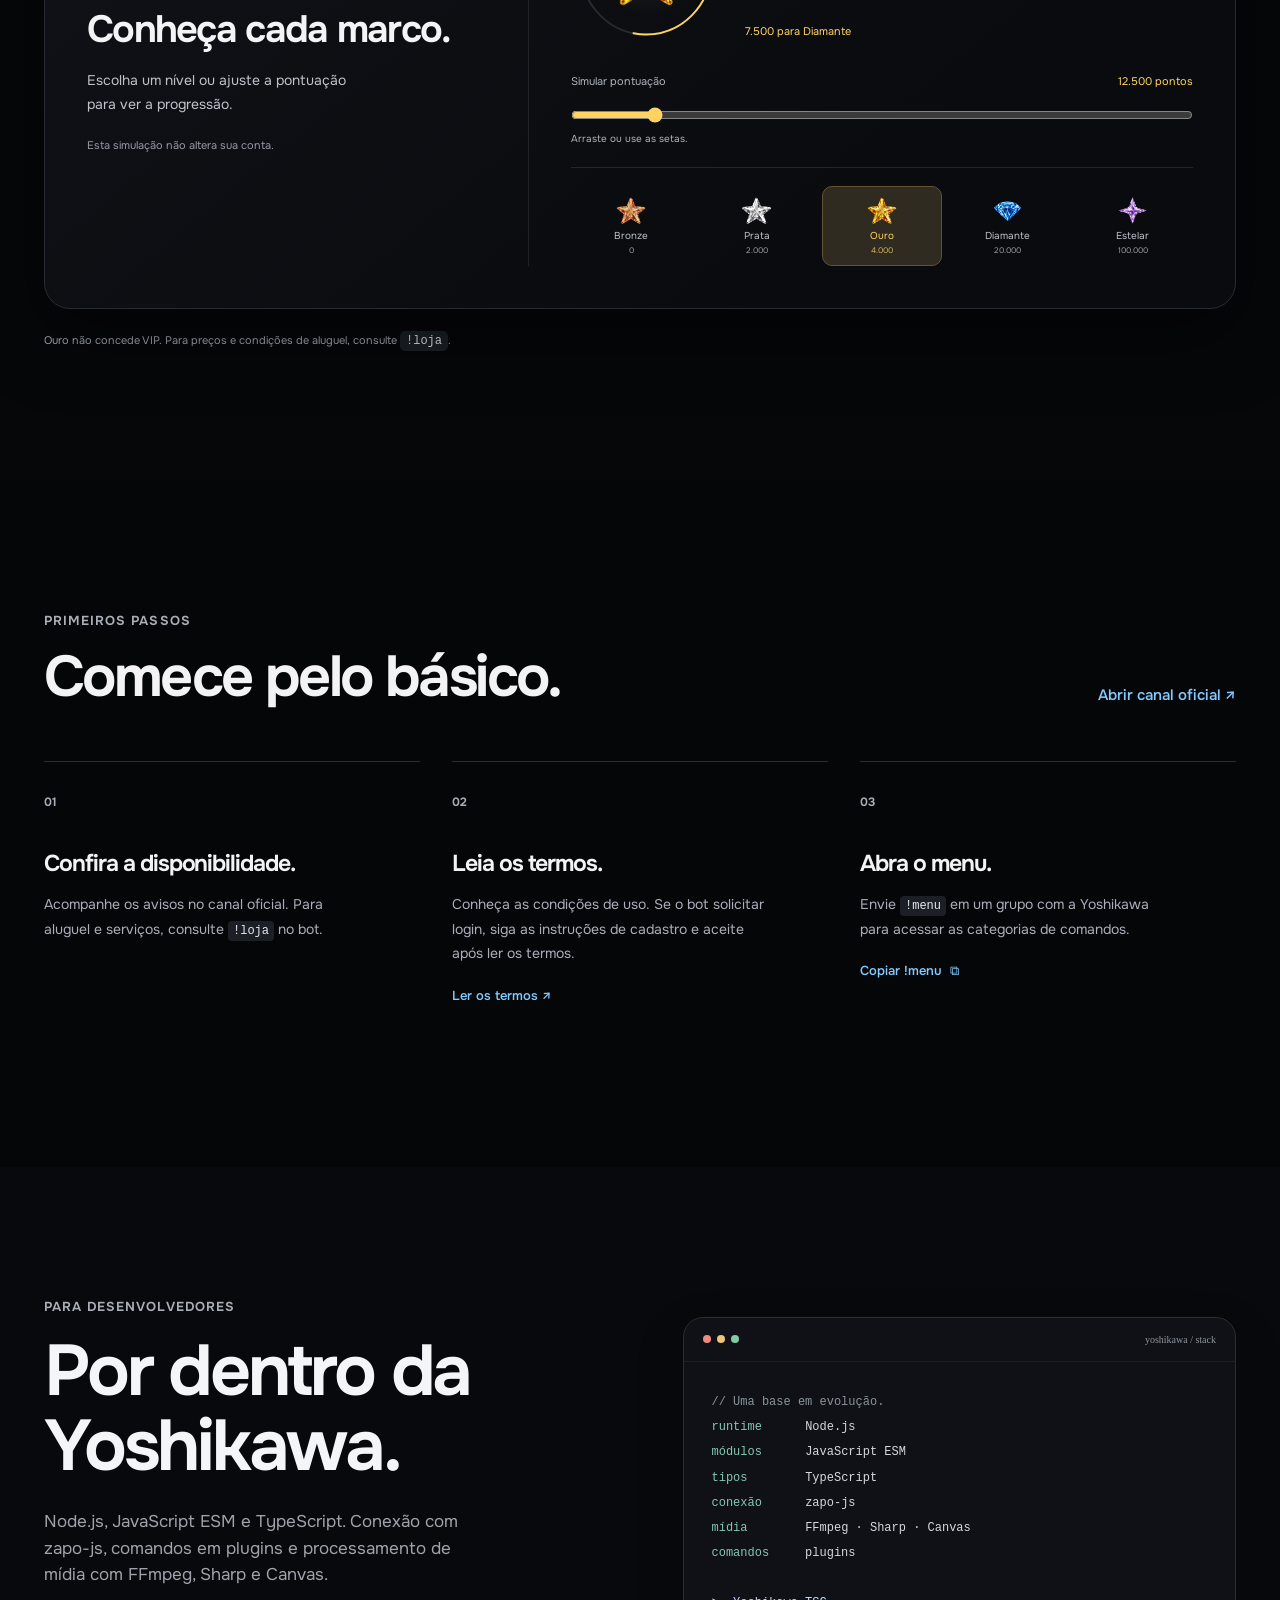
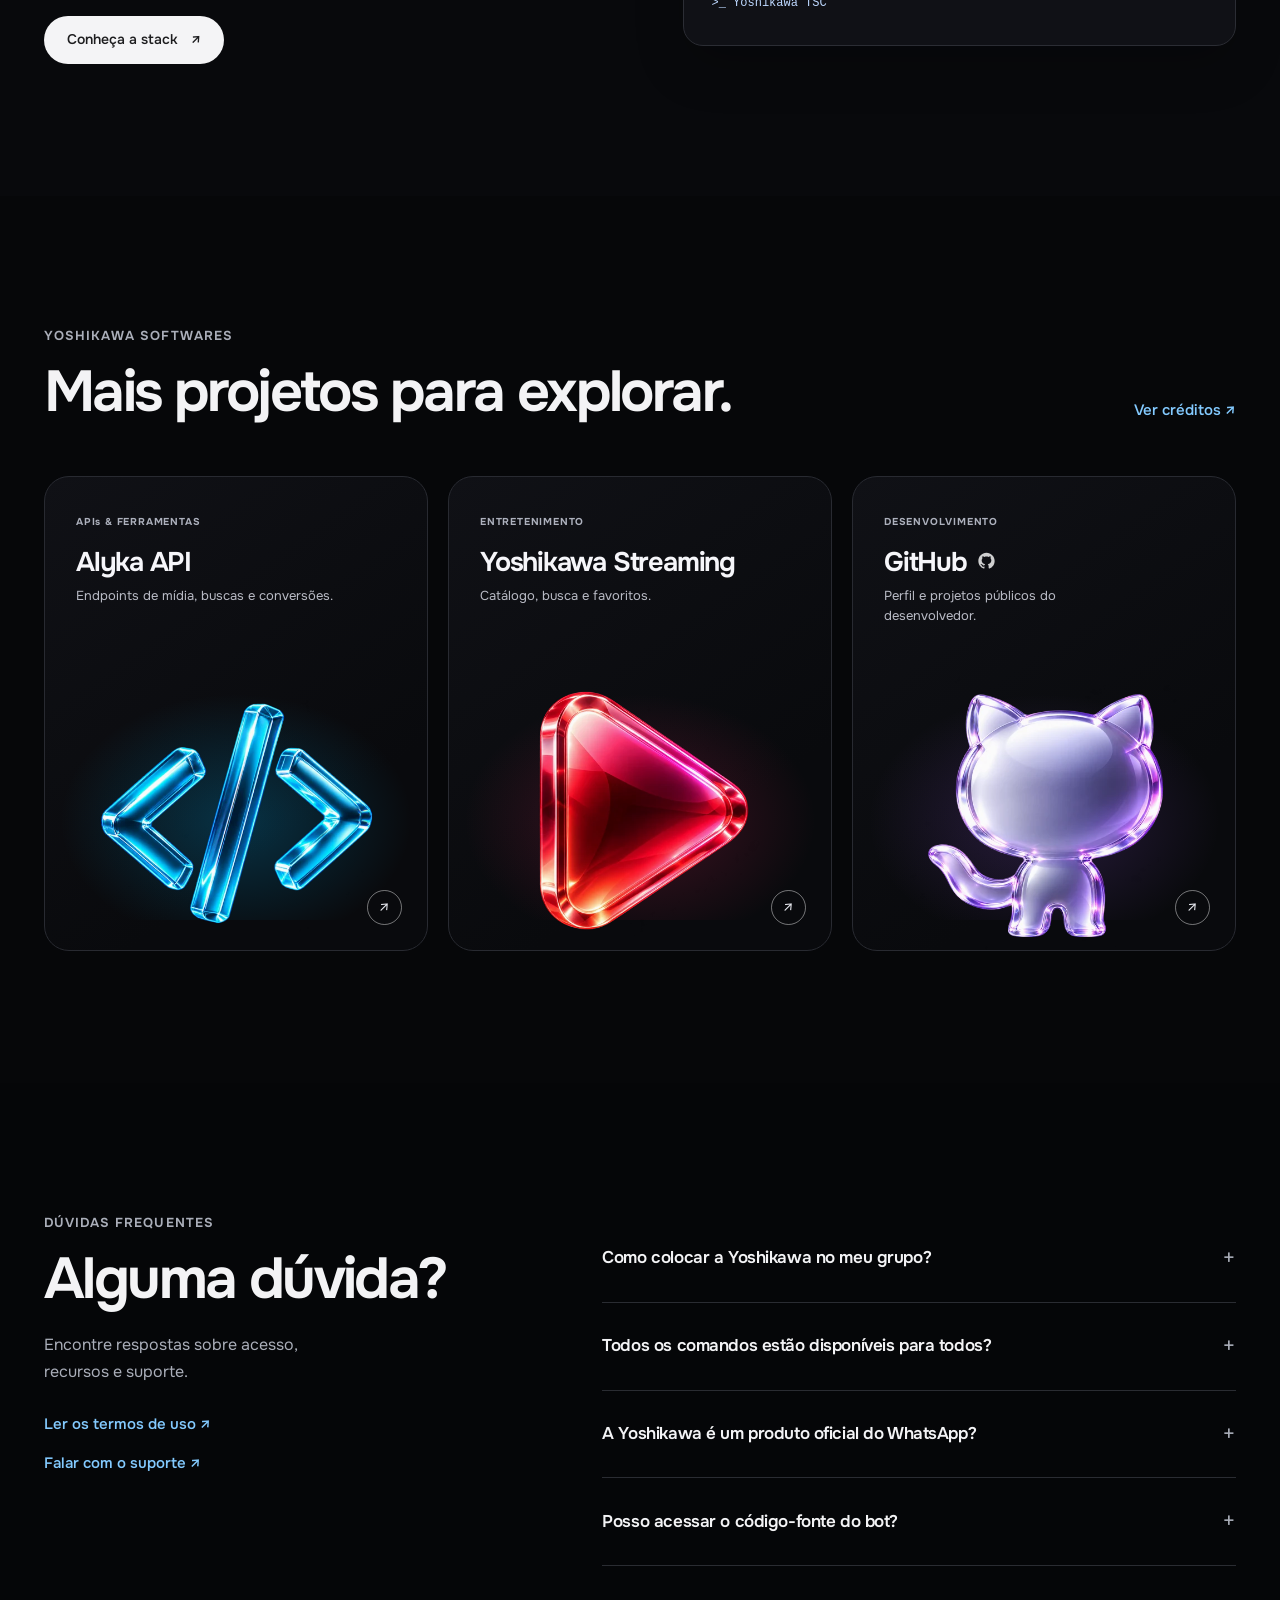
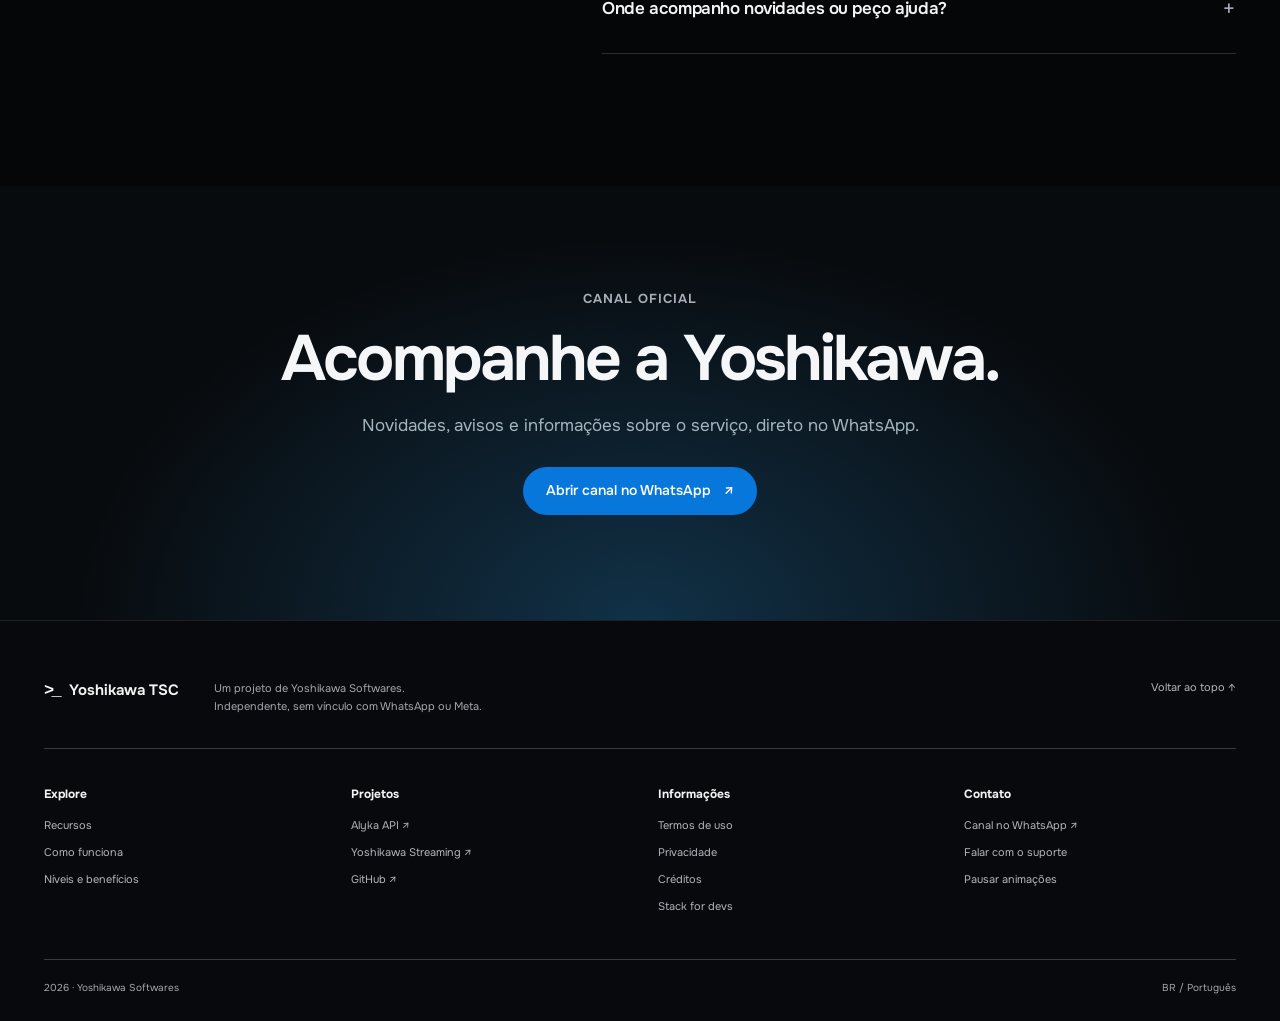
==== commit fb0c5ac9: "Refine website navigation and accessibility" ====
--- a/index.html
+++ b/index.html
@@ -1,6 +1,6 @@
-<!doctype html><html lang="pt-BR" id="top"><head><meta charset="utf-8"><meta name="viewport" content="width=device-width,initial-scale=1"><meta name="theme-color" content="#050608"><meta name="description" content="Conheça a Yoshikawa TSC: administração, mídia, jogos e níveis para grupos no WhatsApp."><meta name="color-scheme" content="dark"><title>Bot para WhatsApp — Yoshikawa TSC</title><link rel="canonical" href="https://yoshikawa-softwares.github.io/yoshikawa-tsc/"><meta property="og:type" content="website"><meta property="og:locale" content="pt_BR"><meta property="og:title" content="Bot para WhatsApp — Yoshikawa TSC"><meta property="og:description" content="Conheça a Yoshikawa TSC: administração, mídia, jogos e níveis para grupos no WhatsApp."><meta property="og:url" content="https://yoshikawa-softwares.github.io/yoshikawa-tsc/"><meta property="og:image" content="https://yoshikawa-softwares.github.io/yoshikawa-tsc/assets/social.jpg?v=9"><meta name="twitter:card" content="summary_large_image"><link rel="icon" href="assets/favicon.svg?v=9" type="image/svg+xml"><link rel="preload" href="assets/fonts/onest.ttf" as="font" type="font/ttf" crossorigin><link rel="stylesheet" href="assets/style.css?v=13"><script src="assets/site.js?v=11" defer></script></head><body><a class="skip-link" href="#main">Pular para o conteúdo</a>
+<!doctype html><html lang="pt-BR" id="top"><head><meta charset="utf-8"><meta name="viewport" content="width=device-width,initial-scale=1"><meta name="theme-color" content="#050608"><meta name="description" content="Conheça a Yoshikawa TSC: administração, mídia, jogos e níveis para grupos no WhatsApp."><meta name="color-scheme" content="dark"><title>Bot para WhatsApp — Yoshikawa TSC</title><link rel="canonical" href="https://yoshikawa-softwares.github.io/yoshikawa-tsc/"><meta property="og:type" content="website"><meta property="og:locale" content="pt_BR"><meta property="og:title" content="Bot para WhatsApp — Yoshikawa TSC"><meta property="og:description" content="Conheça a Yoshikawa TSC: administração, mídia, jogos e níveis para grupos no WhatsApp."><meta property="og:url" content="https://yoshikawa-softwares.github.io/yoshikawa-tsc/"><meta property="og:image" content="https://yoshikawa-softwares.github.io/yoshikawa-tsc/assets/social.jpg?v=9"><meta name="twitter:card" content="summary_large_image"><link rel="icon" href="assets/favicon.svg?v=9" type="image/svg+xml"><link rel="preload" href="assets/fonts/onest.ttf" as="font" type="font/ttf" crossorigin><link rel="stylesheet" href="assets/style.css?v=14"><script src="assets/site.js?v=12" defer></script></head><body><a class="skip-link" href="#main">Pular para o conteúdo</a>
 <header class="site-header"><div class="nav-inner"><a class="brand" href="./" aria-label="Yoshikawa TSC — início"><span class="brand-mark" aria-hidden="true">&gt;_</span><span class="brand-name">Yoshikawa TSC</span></a><nav id="nav" aria-label="Navegação principal"><a href="./#recursos">Recursos</a><a href="./#como-funciona">Como funciona</a><a href="./#beneficios">Níveis</a><a href="./#ecossistema">Projetos</a><a href="devs.html">For devs</a></nav><div class="nav-actions"><a class="nav-channel" href="https://whatsapp.com/channel/0029Vb4HBei3wtbHIRpIPQ03" target="_blank" rel="noopener noreferrer">Canal oficial <span aria-hidden="true">↗</span></a><button class="menu-toggle" type="button" aria-label="Abrir menu" aria-controls="nav" aria-expanded="false"><span></span><span></span></button></div></div></header><main id="main">
-<section class="hero" aria-labelledby="hero-title"><div class="hero-copy"><h1 id="hero-title">Yoshikawa TSC.</h1><p class="hero-lead">Um bot para WhatsApp.<br>Para o seu grupo.</p><p class="hero-description">Administração, mídia e jogos em uma só conversa.</p><div class="hero-actions"><a class="button button-blue" href="https://whatsapp.com/channel/0029Vb4HBei3wtbHIRpIPQ03" target="_blank" rel="noopener noreferrer">Canal oficial <span aria-hidden="true">↗</span></a><a class="text-link hero-more" href="#recursos">Conheça os recursos <span aria-hidden="true">↓</span></a></div></div><div class="hero-art" aria-hidden="true"><img src="assets/yoshikawa-hero-studio.webp" width="1680" height="941" fetchpriority="high" alt=""></div><div class="hero-foot"><span>Desenvolvido por Yoshikawa Softwares</span><span>Role para conhecer <span aria-hidden="true">↓</span></span></div></section>
+<section class="hero" aria-labelledby="hero-title"><div class="hero-copy"><p class="hero-kicker"><span aria-hidden="true"></span> FEITO PARA GRUPOS NO WHATSAPP</p><h1 id="hero-title">Yoshikawa TSC.</h1><p class="hero-lead">Um bot para WhatsApp.<br>Para o seu grupo.</p><p class="hero-description">Administração, mídia e jogos em uma só conversa.<br>Mais possibilidades para os momentos do seu grupo.</p><div class="hero-actions"><a class="button button-blue" href="https://whatsapp.com/channel/0029Vb4HBei3wtbHIRpIPQ03" target="_blank" rel="noopener noreferrer">Canal oficial <span aria-hidden="true">↗</span></a><a class="text-link hero-more" href="#recursos">Conheça os recursos <span aria-hidden="true">↓</span></a></div></div><div class="hero-art" aria-hidden="true"><img src="assets/yoshikawa-hero-studio.webp" width="1680" height="941" fetchpriority="high" alt=""></div><div class="hero-foot"><span>Um projeto independente de Yoshikawa Softwares</span><span>Role para conhecer <span aria-hidden="true">↓</span></span></div></section>
 <section class="intro-section section-pad" id="recursos"><div class="container"><div class="section-kicker reveal">O que é a Yoshikawa</div><h2 class="statement reveal">Recursos para o dia a dia.<br><span>Direto no WhatsApp.</span></h2><p class="section-intro reveal">Modere o grupo, crie figurinhas e explore jogos e níveis com comandos no WhatsApp.</p><div class="feature-grid">
 <article class="feature feature-admin reveal"><div class="feature-copy"><p class="feature-label">ADMINISTRAÇÃO</p><h3>Mais controle<br>para quem cuida.</h3><p>Moderação, configurações e diagnóstico para os administradores do grupo.</p><a href="#como-funciona" class="feature-link">Ver um exemplo <span>↗</span></a></div><div class="feature-art crystal-art crystal-shield" aria-hidden="true"><img src="assets/crystal-shield.webp" width="512" height="512" alt="" loading="lazy" decoding="async"></div></article>
 <article class="feature feature-media reveal"><div class="feature-copy"><p class="feature-label">MÍDIA E FIGURINHAS</p><h3>Crie e compartilhe<br>na conversa.</h3><p>Figurinhas, áudio, vídeo e ferramentas de mídia disponíveis no bot.</p><a href="#como-funciona" class="feature-link">Ver um exemplo <span>↗</span></a></div><div class="feature-art crystal-art crystal-sticker" aria-hidden="true"><img src="assets/crystal-sticker.webp" width="512" height="512" alt="" loading="lazy" decoding="async"></div></article>
@@ -20,6 +20,6 @@
 
 <span class="code-prompt">&gt;_ Yoshikawa TSC</span></code></pre></div></div></section>
 <section class="projects-section section-pad" id="ecossistema"><div class="container"><div class="section-heading reveal"><div><p class="eyebrow">YOSHIKAWA SOFTWARES</p><h2>Mais projetos para explorar.</h2></div><a class="text-link" href="creditos.html">Ver créditos ↗</a></div><div class="projects-grid"><a class="project-card project-api reveal" href="https://alyka-api.vercel.app" target="_blank" rel="noopener noreferrer"><div><span>APIs & FERRAMENTAS</span><h3>Alyka API</h3><p>Endpoints de mídia, buscas e conversões.</p></div><div class="project-art crystal-art crystal-api" aria-hidden="true"><img src="assets/crystal-code.webp" width="512" height="512" alt="" loading="lazy" decoding="async"></div><span class="project-arrow" aria-hidden="true">↗</span></a><a class="project-card project-stream reveal" href="https://yoshikawa.vercel.app" target="_blank" rel="noopener noreferrer"><div><span>ENTRETENIMENTO</span><h3>Yoshikawa Streaming</h3><p>Catálogo, busca e favoritos.</p></div><div class="project-art crystal-art crystal-stream" aria-hidden="true"><img src="assets/crystal-play.webp" width="512" height="512" alt="" loading="lazy" decoding="async"></div><span class="project-arrow" aria-hidden="true">↗</span></a><a class="project-card project-github reveal" href="https://github.com/yoshikawa-softwares" target="_blank" rel="noopener noreferrer"><div><span>DESENVOLVIMENTO</span><h3>GitHub <img class="github-mark" src="assets/icons/github.svg" width="18" height="18" alt="" aria-hidden="true"></h3><p>Perfil e projetos públicos do desenvolvedor.</p></div><div class="project-art crystal-art crystal-github" aria-hidden="true"><img src="assets/crystal-cat.webp" width="512" height="512" alt="" loading="lazy" decoding="async"></div><span class="project-arrow" aria-hidden="true">↗</span></a></div></div></section>
-<section class="faq-section section-pad"><div class="container faq-layout"><div class="reveal"><p class="eyebrow">DÚVIDAS FREQUENTES</p><h2>Alguma dúvida?</h2><a class="text-link" href="termos.html">Ler os termos de uso ↗</a></div><div class="faq-list reveal"><details><summary>Como colocar a Yoshikawa no meu grupo?<span aria-hidden="true">+</span></summary><p>Acompanhe o canal oficial e consulte as opções de aluguel pelo comando <code>!loja</code> em um grupo onde o bot esteja disponível. Se precisar de orientação, entre em contato com o suporte.</p></details><details><summary>Todos os comandos estão disponíveis para todos?<span aria-hidden="true">+</span></summary><p>Não. Alguns comandos dependem de permissões, benefícios ativos ou configurações do grupo. O bot informa as condições ao utilizar cada recurso.</p></details><details><summary>A Yoshikawa é um produto oficial do WhatsApp?<span aria-hidden="true">+</span></summary><p>Não. É um projeto independente, sem vínculo com WhatsApp ou Meta. A disponibilidade depende de serviços externos.</p></details><details><summary>Posso acessar o código-fonte do bot?<span aria-hidden="true">+</span></summary><p>O bot é de código fechado. A página para desenvolvedores apresenta a stack e os créditos, e o GitHub reúne os projetos públicos do desenvolvedor.</p></details><details><summary>Onde acompanho novidades ou peço ajuda?<span aria-hidden="true">+</span></summary><p>Os avisos estão no canal oficial. Para suporte, escreva para <a href="mailto:yoshikawa.softwares@proton.me">yoshikawa.softwares@proton.me</a> ou use <code>!report</code> no bot.</p></details></div></div></section>
-<section class="closing"><div class="closing-inner reveal"><p class="eyebrow">CANAL OFICIAL</p><h2>Acompanhe a Yoshikawa.</h2><p>Novidades, avisos e informações sobre o serviço.</p><a class="button button-blue" href="https://whatsapp.com/channel/0029Vb4HBei3wtbHIRpIPQ03" target="_blank" rel="noopener noreferrer">Abrir canal no WhatsApp <span aria-hidden="true">↗</span></a></div></section>
+<section class="faq-section section-pad"><div class="container faq-layout"><div class="reveal"><p class="eyebrow">DÚVIDAS FREQUENTES</p><h2>Alguma dúvida?</h2><p class="faq-intro">Encontre respostas sobre acesso, recursos e suporte.</p><a class="text-link" href="termos.html">Ler os termos de uso ↗</a><a class="text-link faq-support" href="mailto:yoshikawa.softwares@proton.me">Falar com o suporte ↗</a></div><div class="faq-list reveal"><details><summary>Como colocar a Yoshikawa no meu grupo?<span aria-hidden="true">+</span></summary><p>Acompanhe o canal oficial e consulte as opções de aluguel pelo comando <code>!loja</code> em um grupo onde o bot esteja disponível. Se precisar de orientação, entre em contato com o suporte.</p></details><details><summary>Todos os comandos estão disponíveis para todos?<span aria-hidden="true">+</span></summary><p>Não. Alguns comandos dependem de permissões, benefícios ativos ou configurações do grupo. O bot informa as condições ao utilizar cada recurso.</p></details><details><summary>A Yoshikawa é um produto oficial do WhatsApp?<span aria-hidden="true">+</span></summary><p>Não. É um projeto independente, sem vínculo com WhatsApp ou Meta. A disponibilidade depende de serviços externos.</p></details><details><summary>Posso acessar o código-fonte do bot?<span aria-hidden="true">+</span></summary><p>O bot é de código fechado. A página para desenvolvedores apresenta a stack e os créditos, e o GitHub reúne os projetos públicos do desenvolvedor.</p></details><details><summary>Onde acompanho novidades ou peço ajuda?<span aria-hidden="true">+</span></summary><p>Os avisos estão no canal oficial. Para suporte, escreva para <a href="mailto:yoshikawa.softwares@proton.me">yoshikawa.softwares@proton.me</a> ou use <code>!report</code> no bot.</p></details></div></div></section>
+<section class="closing"><div class="closing-inner reveal"><p class="eyebrow">CANAL OFICIAL</p><h2>Acompanhe a Yoshikawa.</h2><p>Novidades, avisos e informações sobre o serviço, direto no WhatsApp.</p><a class="button button-blue" href="https://whatsapp.com/channel/0029Vb4HBei3wtbHIRpIPQ03" target="_blank" rel="noopener noreferrer">Abrir canal no WhatsApp <span aria-hidden="true">↗</span></a></div></section>
 </main><footer class="site-footer"><div class="footer-inner"><div class="footer-top"><a href="./" class="footer-brand"><span class="brand-mark" aria-hidden="true">&gt;_</span> Yoshikawa TSC</a><p>Um projeto de Yoshikawa Softwares.<br>Independente, sem vínculo com WhatsApp ou Meta.</p><a class="back-top" href="#top">Voltar ao topo ↑</a></div><div class="footer-columns"><div><strong>Explore</strong><a href="./#recursos">Recursos</a><a href="./#como-funciona">Como funciona</a><a href="./#beneficios">Níveis e benefícios</a></div><div><strong>Projetos</strong><a href="https://alyka-api.vercel.app" target="_blank" rel="noopener noreferrer">Alyka API ↗</a><a href="https://yoshikawa.vercel.app" target="_blank" rel="noopener noreferrer">Yoshikawa Streaming ↗</a><a href="https://github.com/yoshikawa-softwares" target="_blank" rel="noopener noreferrer">GitHub ↗</a></div><div><strong>Informações</strong><a href="termos.html">Termos de uso</a><a href="privacidade.html">Privacidade</a><a href="creditos.html">Créditos</a><a href="devs.html">Stack for devs</a></div><div><strong>Contato</strong><a href="https://whatsapp.com/channel/0029Vb4HBei3wtbHIRpIPQ03" target="_blank" rel="noopener noreferrer">Canal no WhatsApp ↗</a><a href="mailto:yoshikawa.softwares@proton.me">Falar com o suporte</a><button class="motion-toggle" type="button" aria-pressed="false">Pausar animações</button></div></div><div class="footer-bottom"><span>2026 · Yoshikawa Softwares</span><span>BR / Português</span></div></div></footer><div class="toast" role="status" aria-live="polite"></div></body></html>
--- a/assets/style.css
+++ b/assets/style.css
@@ -237,3 +237,25 @@
   .rank-ring{width:135px}
   .rank-buttons button{font-size:9px}
 }
+
+/* Clearer hierarchy, comfortable touch targets and resilient navigation. */
+.hero-kicker{display:inline-flex;align-items:center;gap:9px;margin:0 0 22px;color:#b9d9ff;font-size:11px;font-weight:700;letter-spacing:.12em}
+.hero-kicker span{width:7px;height:7px;border-radius:50%;background:#80bfff;box-shadow:0 0 16px #54a6ff}
+.hero-description{line-height:1.65}
+.hero-art img{will-change:auto}
+.faq-intro{max-width:300px;margin-top:22px;line-height:1.7}
+.faq-layout .faq-support{display:flex;width:max-content;max-width:100%;margin-top:16px}
+.js .reveal:focus-within{opacity:1;transform:none}
+.site-header nav a:focus-visible,.nav-channel:focus-visible{outline-color:#a7d1ff}
+@media(max-width:760px){
+  .hero-kicker{font-size:10px;letter-spacing:.08em;margin-bottom:18px}
+  .hero-actions{flex-wrap:wrap}
+  .hero-description br{display:none}
+  .menu-toggle{width:44px;height:44px}
+  .site-header nav{max-height:calc(100dvh - 54px);overflow:auto}
+  .site-header nav a{min-height:48px;display:flex;align-items:center}
+  html:not(.js-menu) .site-header{height:auto;position:relative}
+  html:not(.js-menu) .nav-inner{height:auto;min-height:54px;flex-wrap:wrap;padding:12px 0}
+  html:not(.js-menu) .site-header nav{display:flex;position:static;order:3;width:100%;padding:4px 0 0;box-shadow:none;background:transparent;flex-direction:column}
+  html:not(.js-menu) .menu-toggle{display:none}
+}
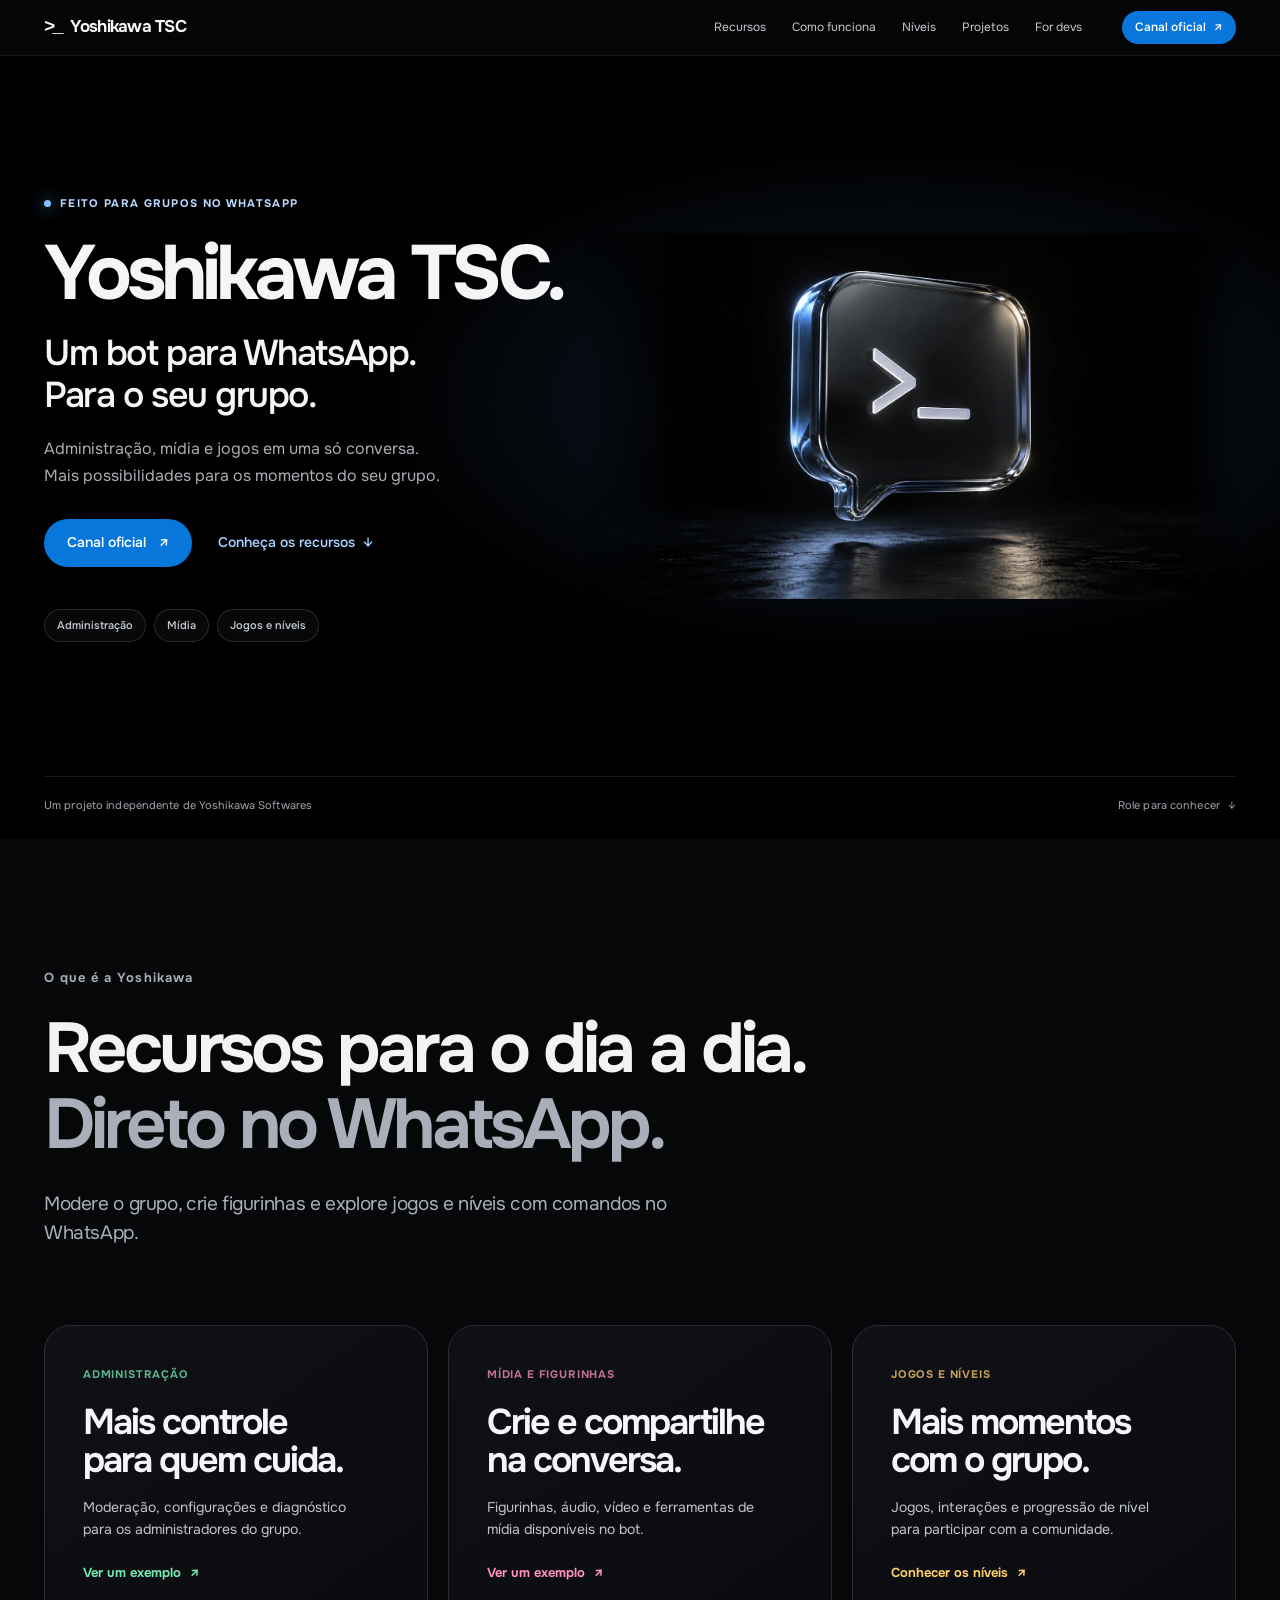
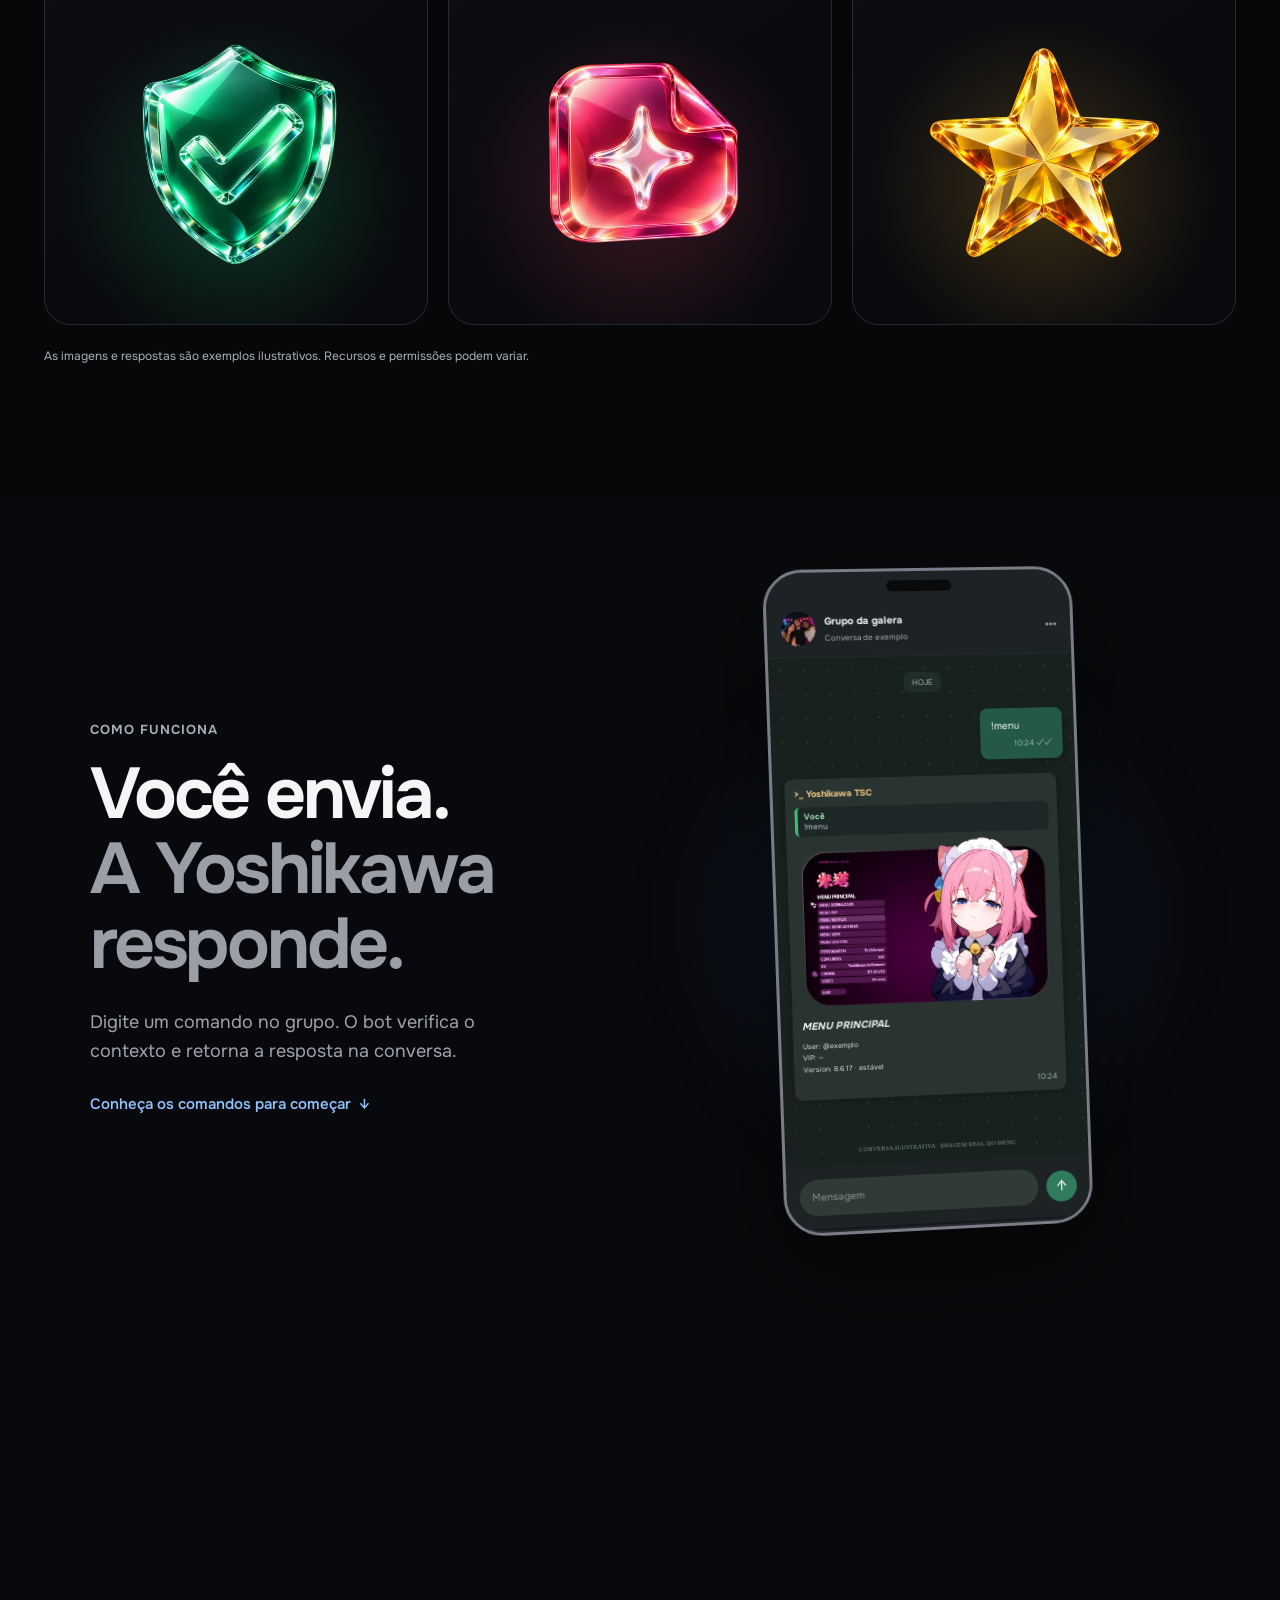
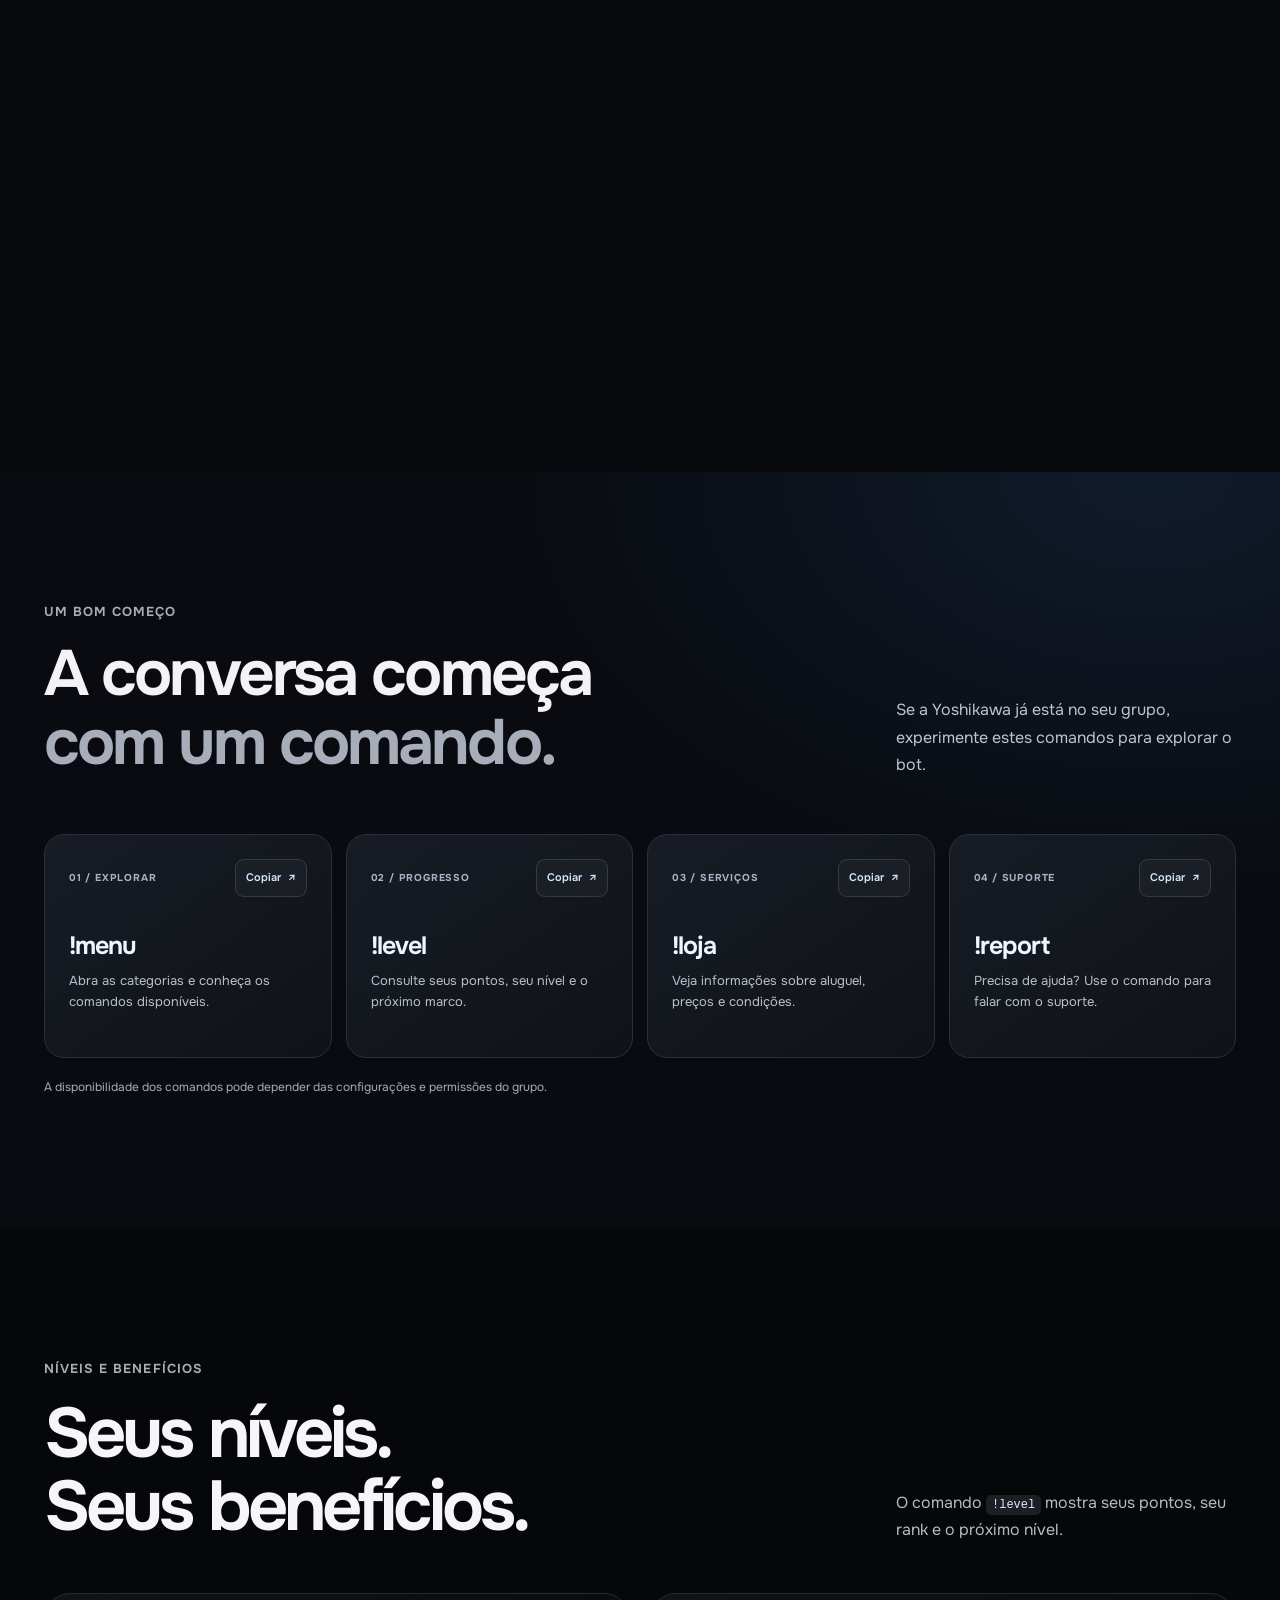
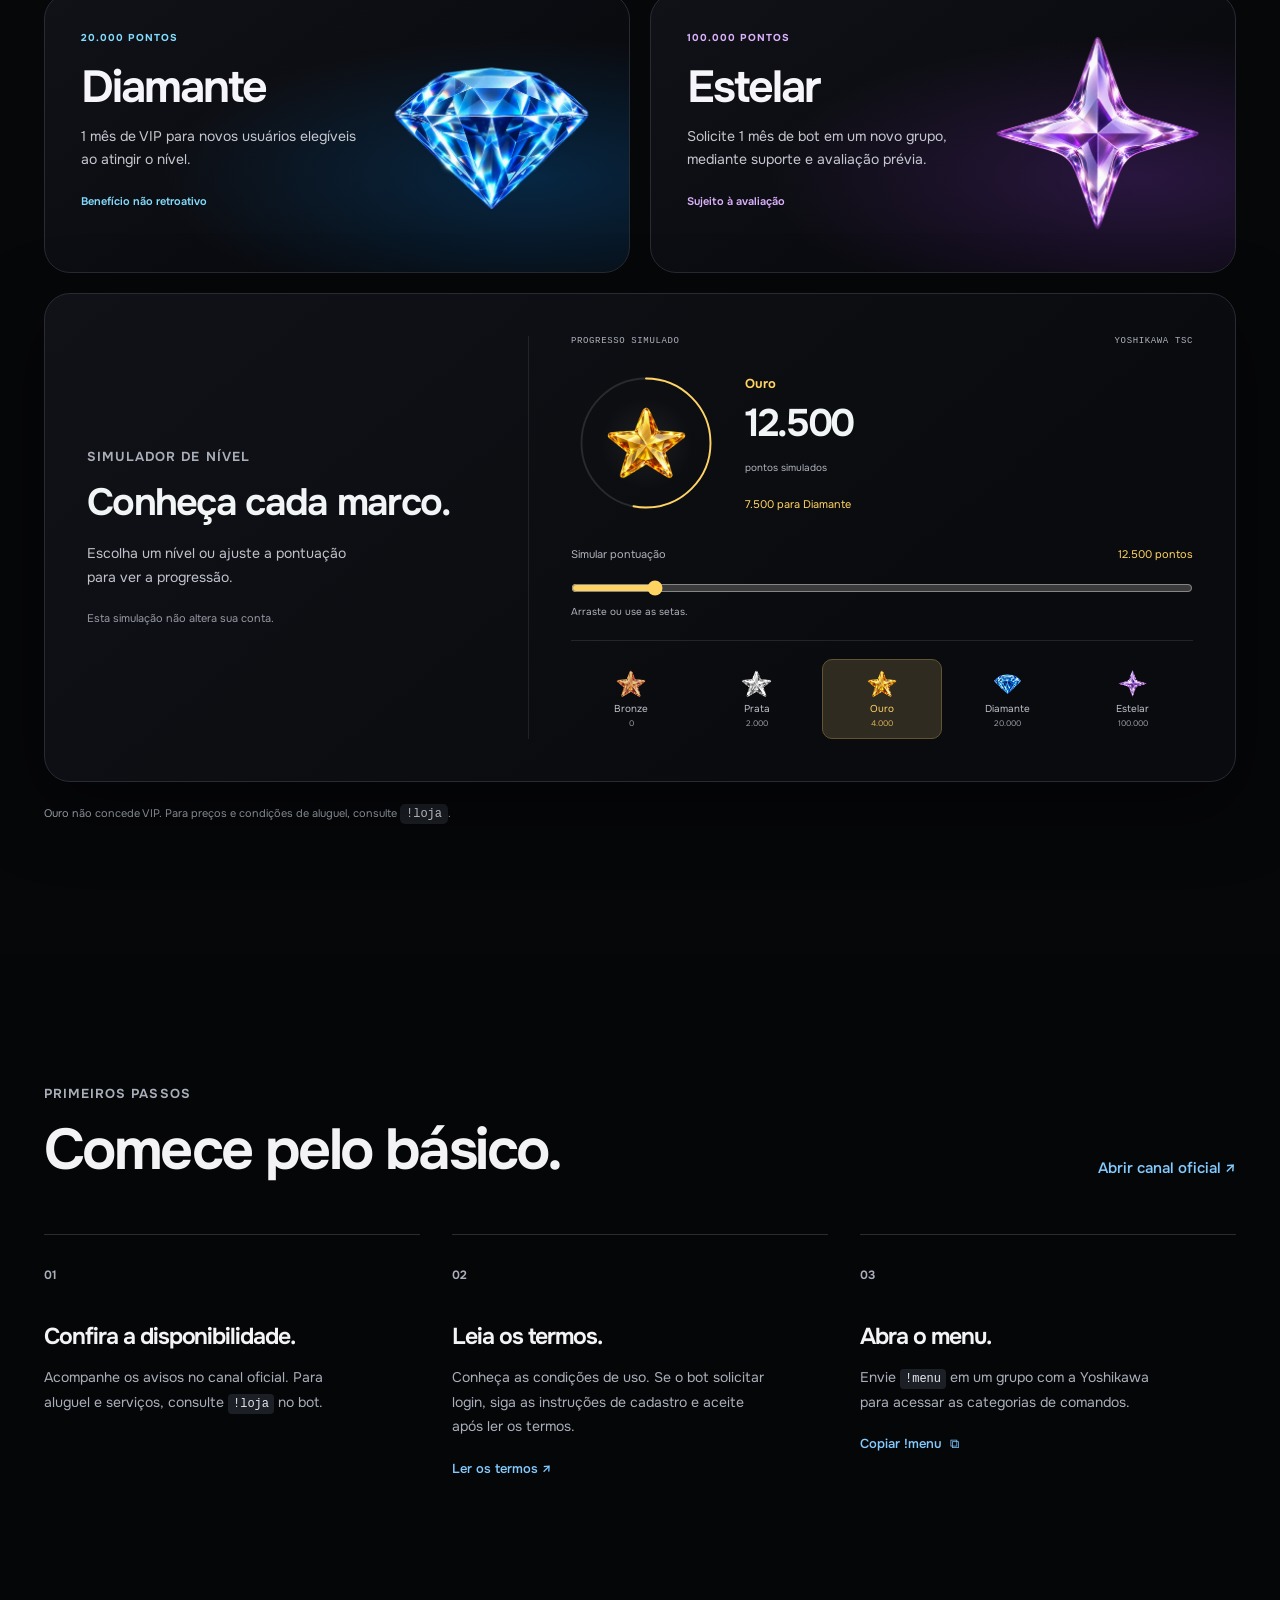
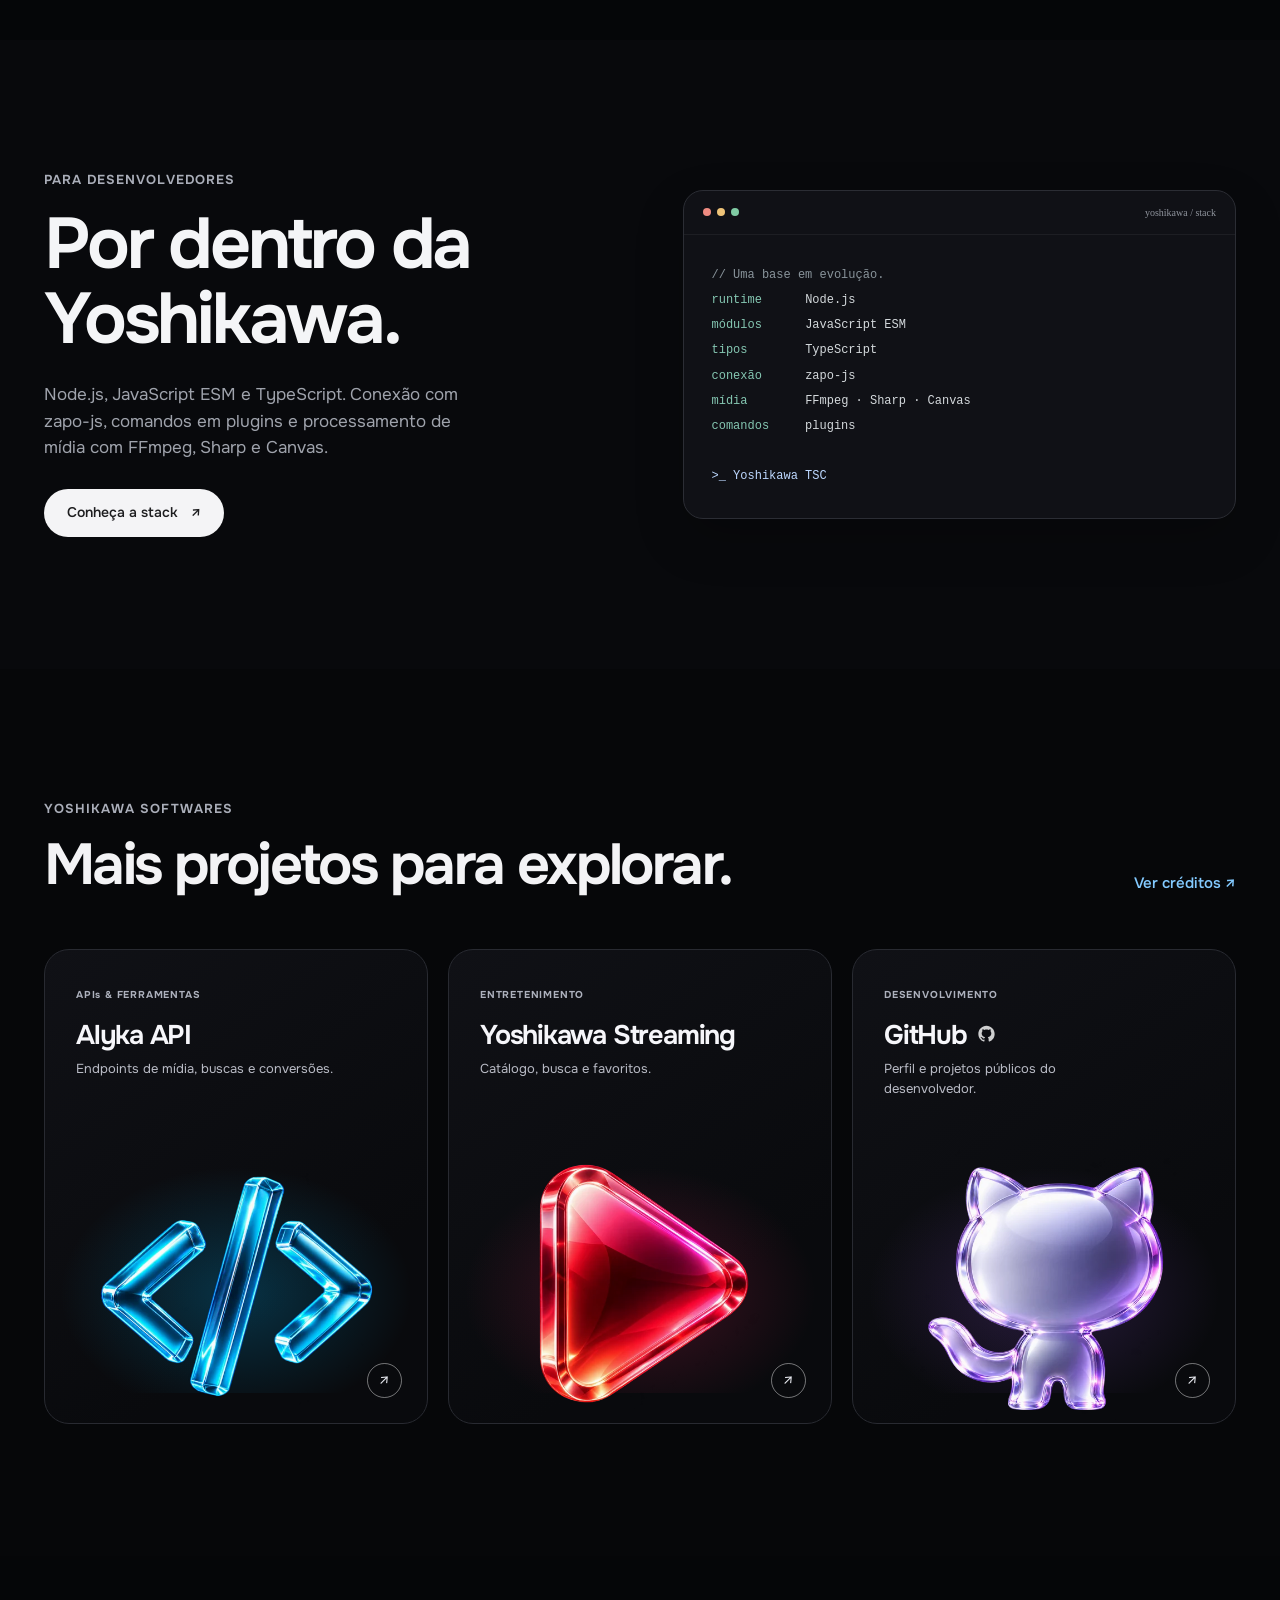
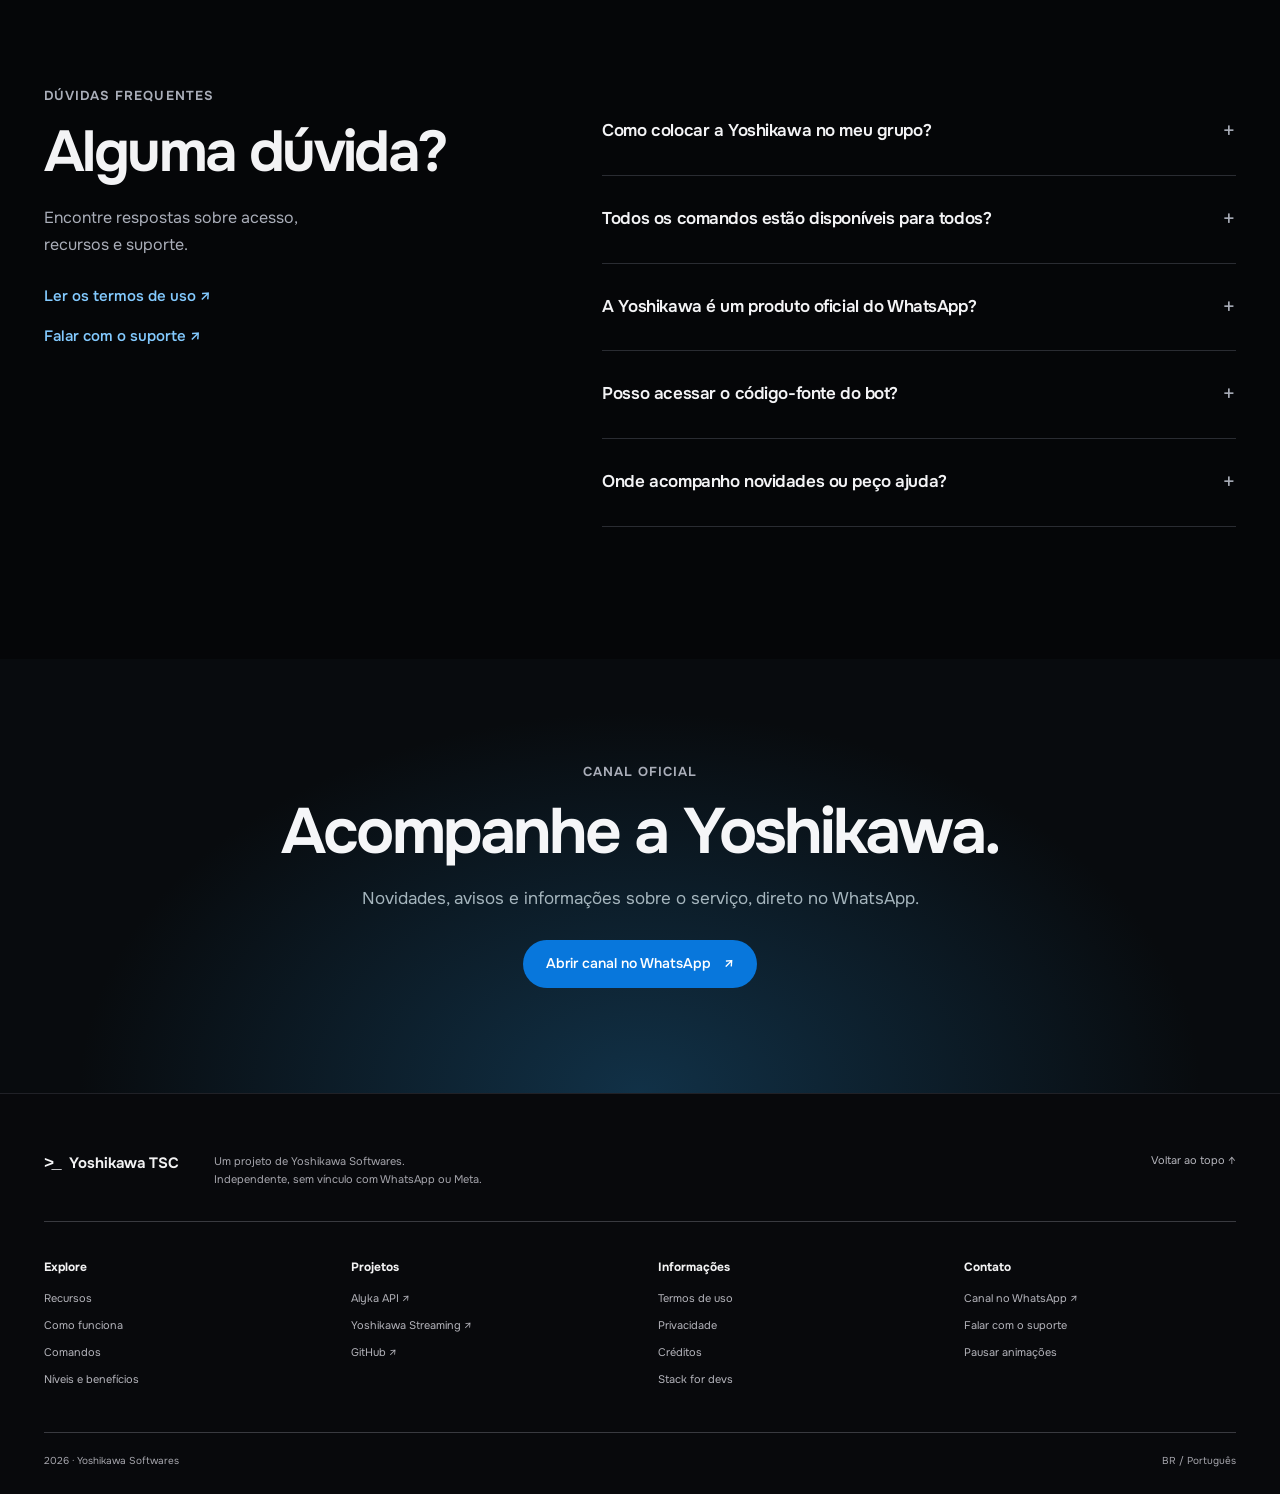
==== commit b9176728: "Refine homepage and add command guide" ====
--- a/index.html
+++ b/index.html
@@ -1,13 +1,19 @@
-<!doctype html><html lang="pt-BR" id="top"><head><meta charset="utf-8"><meta name="viewport" content="width=device-width,initial-scale=1"><meta name="theme-color" content="#050608"><meta name="description" content="Conheça a Yoshikawa TSC: administração, mídia, jogos e níveis para grupos no WhatsApp."><meta name="color-scheme" content="dark"><title>Bot para WhatsApp — Yoshikawa TSC</title><link rel="canonical" href="https://yoshikawa-softwares.github.io/yoshikawa-tsc/"><meta property="og:type" content="website"><meta property="og:locale" content="pt_BR"><meta property="og:title" content="Bot para WhatsApp — Yoshikawa TSC"><meta property="og:description" content="Conheça a Yoshikawa TSC: administração, mídia, jogos e níveis para grupos no WhatsApp."><meta property="og:url" content="https://yoshikawa-softwares.github.io/yoshikawa-tsc/"><meta property="og:image" content="https://yoshikawa-softwares.github.io/yoshikawa-tsc/assets/social.jpg?v=9"><meta name="twitter:card" content="summary_large_image"><link rel="icon" href="assets/favicon.svg?v=9" type="image/svg+xml"><link rel="preload" href="assets/fonts/onest.ttf" as="font" type="font/ttf" crossorigin><link rel="stylesheet" href="assets/style.css?v=14"><script src="assets/site.js?v=12" defer></script></head><body><a class="skip-link" href="#main">Pular para o conteúdo</a>
+<!doctype html><html lang="pt-BR" id="top"><head><meta charset="utf-8"><meta name="viewport" content="width=device-width,initial-scale=1"><meta name="theme-color" content="#050608"><meta name="description" content="Conheça a Yoshikawa TSC: administração, mídia, jogos e níveis para grupos no WhatsApp."><meta name="color-scheme" content="dark"><title>Bot para WhatsApp — Yoshikawa TSC</title><link rel="canonical" href="https://yoshikawa-softwares.github.io/yoshikawa-tsc/"><meta property="og:type" content="website"><meta property="og:locale" content="pt_BR"><meta property="og:title" content="Bot para WhatsApp — Yoshikawa TSC"><meta property="og:description" content="Conheça a Yoshikawa TSC: administração, mídia, jogos e níveis para grupos no WhatsApp."><meta property="og:url" content="https://yoshikawa-softwares.github.io/yoshikawa-tsc/"><meta property="og:image" content="https://yoshikawa-softwares.github.io/yoshikawa-tsc/assets/social.jpg?v=9"><meta name="twitter:card" content="summary_large_image"><link rel="icon" href="assets/favicon.svg?v=9" type="image/svg+xml"><link rel="preload" href="assets/fonts/onest.ttf" as="font" type="font/ttf" crossorigin><link rel="stylesheet" href="assets/style.css?v=15"><script src="assets/site.js?v=12" defer></script></head><body><a class="skip-link" href="#main">Pular para o conteúdo</a>
 <header class="site-header"><div class="nav-inner"><a class="brand" href="./" aria-label="Yoshikawa TSC — início"><span class="brand-mark" aria-hidden="true">&gt;_</span><span class="brand-name">Yoshikawa TSC</span></a><nav id="nav" aria-label="Navegação principal"><a href="./#recursos">Recursos</a><a href="./#como-funciona">Como funciona</a><a href="./#beneficios">Níveis</a><a href="./#ecossistema">Projetos</a><a href="devs.html">For devs</a></nav><div class="nav-actions"><a class="nav-channel" href="https://whatsapp.com/channel/0029Vb4HBei3wtbHIRpIPQ03" target="_blank" rel="noopener noreferrer">Canal oficial <span aria-hidden="true">↗</span></a><button class="menu-toggle" type="button" aria-label="Abrir menu" aria-controls="nav" aria-expanded="false"><span></span><span></span></button></div></div></header><main id="main">
-<section class="hero" aria-labelledby="hero-title"><div class="hero-copy"><p class="hero-kicker"><span aria-hidden="true"></span> FEITO PARA GRUPOS NO WHATSAPP</p><h1 id="hero-title">Yoshikawa TSC.</h1><p class="hero-lead">Um bot para WhatsApp.<br>Para o seu grupo.</p><p class="hero-description">Administração, mídia e jogos em uma só conversa.<br>Mais possibilidades para os momentos do seu grupo.</p><div class="hero-actions"><a class="button button-blue" href="https://whatsapp.com/channel/0029Vb4HBei3wtbHIRpIPQ03" target="_blank" rel="noopener noreferrer">Canal oficial <span aria-hidden="true">↗</span></a><a class="text-link hero-more" href="#recursos">Conheça os recursos <span aria-hidden="true">↓</span></a></div></div><div class="hero-art" aria-hidden="true"><img src="assets/yoshikawa-hero-studio.webp" width="1680" height="941" fetchpriority="high" alt=""></div><div class="hero-foot"><span>Um projeto independente de Yoshikawa Softwares</span><span>Role para conhecer <span aria-hidden="true">↓</span></span></div></section>
+<section class="hero" aria-labelledby="hero-title"><div class="hero-inner"><div class="hero-copy"><p class="hero-kicker"><span aria-hidden="true"></span> FEITO PARA GRUPOS NO WHATSAPP</p><h1 id="hero-title">Yoshikawa TSC.</h1><p class="hero-lead">Um bot para WhatsApp.<br>Para o seu grupo.</p><p class="hero-description">Administração, mídia e jogos em uma só conversa.<br>Mais possibilidades para os momentos do seu grupo.</p><div class="hero-actions"><a class="button button-blue" href="https://whatsapp.com/channel/0029Vb4HBei3wtbHIRpIPQ03" target="_blank" rel="noopener noreferrer">Canal oficial <span aria-hidden="true">↗</span></a><a class="text-link hero-more" href="#recursos">Conheça os recursos <span aria-hidden="true">↓</span></a></div><div class="hero-capabilities" aria-label="Recursos"><span>Administração</span><span>Mídia</span><span>Jogos e níveis</span></div></div><div class="hero-art" aria-hidden="true"><img src="assets/yoshikawa-hero-studio.webp" width="1680" height="941" fetchpriority="high" alt=""></div></div><div class="hero-foot"><span>Um projeto independente de Yoshikawa Softwares</span><span>Role para conhecer <span aria-hidden="true">↓</span></span></div></section>
 <section class="intro-section section-pad" id="recursos"><div class="container"><div class="section-kicker reveal">O que é a Yoshikawa</div><h2 class="statement reveal">Recursos para o dia a dia.<br><span>Direto no WhatsApp.</span></h2><p class="section-intro reveal">Modere o grupo, crie figurinhas e explore jogos e níveis com comandos no WhatsApp.</p><div class="feature-grid">
 <article class="feature feature-admin reveal"><div class="feature-copy"><p class="feature-label">ADMINISTRAÇÃO</p><h3>Mais controle<br>para quem cuida.</h3><p>Moderação, configurações e diagnóstico para os administradores do grupo.</p><a href="#como-funciona" class="feature-link">Ver um exemplo <span>↗</span></a></div><div class="feature-art crystal-art crystal-shield" aria-hidden="true"><img src="assets/crystal-shield.webp" width="512" height="512" alt="" loading="lazy" decoding="async"></div></article>
 <article class="feature feature-media reveal"><div class="feature-copy"><p class="feature-label">MÍDIA E FIGURINHAS</p><h3>Crie e compartilhe<br>na conversa.</h3><p>Figurinhas, áudio, vídeo e ferramentas de mídia disponíveis no bot.</p><a href="#como-funciona" class="feature-link">Ver um exemplo <span>↗</span></a></div><div class="feature-art crystal-art crystal-sticker" aria-hidden="true"><img src="assets/crystal-sticker.webp" width="512" height="512" alt="" loading="lazy" decoding="async"></div></article>
 <article class="feature feature-games reveal"><div class="feature-copy"><p class="feature-label">JOGOS E NÍVEIS</p><h3>Mais momentos<br>com o grupo.</h3><p>Jogos, interações e progressão de nível para participar com a comunidade.</p><a href="#beneficios" class="feature-link">Conhecer os níveis <span>↗</span></a></div><div class="feature-art crystal-art crystal-star" aria-hidden="true"><img src="assets/crystal-star.webp" width="512" height="512" alt="" loading="lazy" decoding="async"></div></article>
 </div><p class="visual-note">As imagens e respostas são exemplos ilustrativos. Recursos e permissões podem variar.</p></div></section>
-<section class="conversation-section" id="como-funciona" aria-labelledby="conversation-title"><div class="conversation-track"><div class="conversation-sticky"><div class="conversation-copy reveal"><p class="eyebrow">COMO FUNCIONA</p><h2 id="conversation-title">Você envia.<br><span>A Yoshikawa responde.</span></h2><p>Digite um comando no grupo. O bot verifica o contexto e retorna a resposta na conversa.</p><a class="text-link" href="https://whatsapp.com/channel/0029Vb4HBei3wtbHIRpIPQ03" target="_blank" rel="noopener noreferrer">Conheça o canal oficial <span aria-hidden="true">↗</span></a></div><div class="conversation-visual" aria-label="Exemplo de conversa mostrando a imagem real do menu da Yoshikawa"><div class="chat-halo"></div><div class="phone"><div class="phone-top"><div class="phone-speaker"></div></div><div class="phone-header"><img class="group-avatar" src="assets/grupo-avatar.webp" width="256" height="256" alt=""><div><b>Grupo da galera</b><small>Conversa de exemplo</small></div><span class="phone-more">•••</span></div><div class="phone-body"><span class="chat-date">HOJE</span><div class="bubble sent">!menu <small>10:24 ✓✓</small></div><div class="bubble received"><span class="chat-sender">&gt;_ Yoshikawa TSC</span><div class="phone-quote"><b>Você</b><br>!menu</div><div class="phone-menu-cover"><img src="assets/menu-real.webp" width="960" height="636" alt="Imagem do menu principal da Yoshikawa TSC, versão 8.6.17" loading="lazy" decoding="async"></div><strong class="phone-menu-title">MENU PRINCIPAL</strong><span class="phone-menu-meta">User: @exemplo<br>VIP: —<br>Version: 8.6.17 · estável</span><small>10:24</small></div><div class="chat-illustration-note">CONVERSA ILUSTRATIVA · IMAGEM REAL DO MENU</div></div><div class="phone-input"><span>Mensagem</span><span class="send-glyph">↑</span></div></div></div></div></div></section>
+<section class="conversation-section" id="como-funciona" aria-labelledby="conversation-title"><div class="conversation-track"><div class="conversation-sticky"><div class="conversation-copy reveal"><p class="eyebrow">COMO FUNCIONA</p><h2 id="conversation-title">Você envia.<br><span>A Yoshikawa responde.</span></h2><p>Digite um comando no grupo. O bot verifica o contexto e retorna a resposta na conversa.</p><a class="text-link" href="#comandos">Conheça os comandos para começar <span aria-hidden="true">↓</span></a></div><div class="conversation-visual" aria-label="Exemplo de conversa mostrando a imagem real do menu da Yoshikawa"><div class="chat-halo"></div><div class="phone"><div class="phone-top"><div class="phone-speaker"></div></div><div class="phone-header"><img class="group-avatar" src="assets/grupo-avatar.webp" width="256" height="256" alt=""><div><b>Grupo da galera</b><small>Conversa de exemplo</small></div><span class="phone-more">•••</span></div><div class="phone-body"><span class="chat-date">HOJE</span><div class="bubble sent">!menu <small>10:24 ✓✓</small></div><div class="bubble received"><span class="chat-sender">&gt;_ Yoshikawa TSC</span><div class="phone-quote"><b>Você</b><br>!menu</div><div class="phone-menu-cover"><img src="assets/menu-real.webp" width="960" height="636" alt="Imagem do menu principal da Yoshikawa TSC, versão 8.6.17" loading="lazy" decoding="async"></div><strong class="phone-menu-title">MENU PRINCIPAL</strong><span class="phone-menu-meta">User: @exemplo<br>VIP: —<br>Version: 8.6.17 · estável</span><small>10:24</small></div><div class="chat-illustration-note">CONVERSA ILUSTRATIVA · IMAGEM REAL DO MENU</div></div><div class="phone-input"><span>Mensagem</span><span class="send-glyph">↑</span></div></div></div></div></div></section>
 
+<section class="commands-section section-pad" id="comandos" aria-labelledby="commands-title"><div class="container"><div class="commands-heading reveal"><div><p class="eyebrow">UM BOM COMEÇO</p><h2 id="commands-title">A conversa começa<br><span>com um comando.</span></h2></div><p>Se a Yoshikawa já está no seu grupo, experimente estes comandos para explorar o bot.</p></div><div class="commands-grid">
+<article class="command-card reveal"><div class="command-top"><span>01 / EXPLORAR</span><button type="button" data-copy="!menu" aria-label="Copiar comando !menu">Copiar <span aria-hidden="true">↗</span></button></div><h3><code>!menu</code></h3><p>Abra as categorias e conheça os comandos disponíveis.</p></article>
+<article class="command-card reveal"><div class="command-top"><span>02 / PROGRESSO</span><button type="button" data-copy="!level" aria-label="Copiar comando !level">Copiar <span aria-hidden="true">↗</span></button></div><h3><code>!level</code></h3><p>Consulte seus pontos, seu nível e o próximo marco.</p></article>
+<article class="command-card reveal"><div class="command-top"><span>03 / SERVIÇOS</span><button type="button" data-copy="!loja" aria-label="Copiar comando !loja">Copiar <span aria-hidden="true">↗</span></button></div><h3><code>!loja</code></h3><p>Veja informações sobre aluguel, preços e condições.</p></article>
+<article class="command-card reveal"><div class="command-top"><span>04 / SUPORTE</span><button type="button" data-copy="!report" aria-label="Copiar comando !report">Copiar <span aria-hidden="true">↗</span></button></div><h3><code>!report</code></h3><p>Precisa de ajuda? Use o comando para falar com o suporte.</p></article>
+</div><p class="commands-note">A disponibilidade dos comandos pode depender das configurações e permissões do grupo.</p></div></section>
 <section class="levels-section section-pad" id="beneficios"><div class="container"><div class="levels-heading reveal"><div><p class="eyebrow">NÍVEIS E BENEFÍCIOS</p><h2>Seus níveis.<br>Seus benefícios.</h2></div><p>O comando <code>!level</code> mostra seus pontos, seu rank e o próximo nível.</p></div><div class="rewards-grid"><article class="reward-card reward-diamond reveal"><div class="reward-copy"><p class="reward-kicker">20.000 PONTOS</p><h3>Diamante</h3><p>1 mês de VIP para novos usuários elegíveis ao atingir o nível.</p><span class="reward-foot">Benefício não retroativo</span></div><img class="reward-art" src="assets/crystal-diamond.webp" width="512" height="427" alt="" loading="lazy" decoding="async"></article><article class="reward-card reward-stellar reveal"><div class="reward-copy"><p class="reward-kicker">100.000 PONTOS</p><h3>Estelar</h3><p>Solicite 1 mês de bot em um novo grupo, mediante suporte e avaliação prévia.</p><span class="reward-foot">Sujeito à avaliação</span></div><img class="reward-art" src="assets/crystal-stellar.webp" width="512" height="427" alt="" loading="lazy" decoding="async"></article></div><div class="level-simulator reveal" data-rank="gold"><div class="sim-intro"><p class="eyebrow">SIMULADOR DE NÍVEL</p><h3>Conheça cada marco.</h3><p>Escolha um nível ou ajuste a pontuação para ver a progressão.</p><span>Esta simulação não altera sua conta.</span></div><div class="sim-content"><div class="sim-top"><span>PROGRESSO SIMULADO</span><span>YOSHIKAWA TSC</span></div><div class="sim-display"><div class="rank-ring"><svg viewBox="0 0 200 200" aria-hidden="true"><circle class="ring-track" cx="100" cy="100" r="86"/><circle class="ring-progress" cx="100" cy="100" r="86" pathLength="100" stroke-dasharray="100" stroke-dashoffset="47"/></svg><div class="rank-emblem" aria-hidden="true"><img class="rank-emblem-inner" src="assets/crystal-star.webp" width="512" height="512" alt=""></div></div><div class="rank-readout"><span class="level-current">Ouro</span><strong class="level-points">12.500</strong><span>pontos simulados</span><p class="level-next">7.500 para Diamante</p></div></div><div class="range-heading"><label for="score">Simular pontuação</label><output id="score-output" for="score">12.500 pontos</output></div><input id="score" type="range" min="0" max="100000" step="100" value="12500" aria-describedby="score-help"><p id="score-help" class="range-help">Arraste ou use as setas.</p><div class="rank-buttons" role="group" aria-label="Simular um nível"><button type="button" data-score="0" aria-pressed="false"><img class="rank-token token-bronze" src="assets/crystal-star.webp" alt="">Bronze <small>0</small></button><button type="button" data-score="2000" aria-pressed="false"><img class="rank-token token-silver" src="assets/crystal-star.webp" alt="">Prata <small>2.000</small></button><button type="button" data-score="4000" aria-pressed="true"><img class="rank-token token-gold" src="assets/crystal-star.webp" alt="">Ouro <small>4.000</small></button><button type="button" data-score="20000" aria-pressed="false"><img class="rank-token token-diamond" src="assets/crystal-diamond.webp" alt="">Diamante <small>20.000</small></button><button type="button" data-score="100000" aria-pressed="false"><img class="rank-token token-stellar" src="assets/crystal-stellar.webp" alt="">Estelar <small>100.000</small></button></div></div></div><p class="levels-note">Ouro não concede VIP. Para preços e condições de aluguel, consulte <code>!loja</code>.</p></div></section>
 <section class="start-section section-pad"><div class="container"><div class="section-heading reveal"><div><p class="eyebrow">PRIMEIROS PASSOS</p><h2>Comece pelo básico.</h2></div><a class="text-link" href="https://whatsapp.com/channel/0029Vb4HBei3wtbHIRpIPQ03" target="_blank" rel="noopener noreferrer">Abrir canal oficial ↗</a></div><div class="steps-grid"><article class="reveal"><span>01</span><h3>Confira a disponibilidade.</h3><p>Acompanhe os avisos no canal oficial. Para aluguel e serviços, consulte <code>!loja</code> no bot.</p></article><article class="reveal"><span>02</span><h3>Leia os termos.</h3><p>Conheça as condições de uso. Se o bot solicitar login, siga as instruções de cadastro e aceite após ler os termos.</p><a class="text-link" href="termos.html">Ler os termos ↗</a></article><article class="reveal"><span>03</span><h3>Abra o menu.</h3><p>Envie <code>!menu</code> em um grupo com a Yoshikawa para acessar as categorias de comandos.</p><button type="button" class="text-link copy-button" data-copy="!menu">Copiar !menu <span aria-hidden="true">⧉</span></button></article></div></div></section>
 <section class="developers section-pad"><div class="container developers-inner"><div class="developer-copy reveal"><p class="eyebrow">PARA DESENVOLVEDORES</p><h2>Por dentro da<br>Yoshikawa.</h2><p>Node.js, JavaScript ESM e TypeScript. Conexão com zapo-js, comandos em plugins e processamento de mídia com FFmpeg, Sharp e Canvas.</p><a class="button button-light" href="devs.html">Conheça a stack <span aria-hidden="true">↗</span></a></div><div class="code-window reveal" aria-label="Resumo ilustrativo da stack"><div class="code-bar"><span></span><span></span><span></span><small>yoshikawa / stack</small></div><pre><code><span>// Uma base em evolução.</span>
@@ -22,4 +28,4 @@
 <section class="projects-section section-pad" id="ecossistema"><div class="container"><div class="section-heading reveal"><div><p class="eyebrow">YOSHIKAWA SOFTWARES</p><h2>Mais projetos para explorar.</h2></div><a class="text-link" href="creditos.html">Ver créditos ↗</a></div><div class="projects-grid"><a class="project-card project-api reveal" href="https://alyka-api.vercel.app" target="_blank" rel="noopener noreferrer"><div><span>APIs & FERRAMENTAS</span><h3>Alyka API</h3><p>Endpoints de mídia, buscas e conversões.</p></div><div class="project-art crystal-art crystal-api" aria-hidden="true"><img src="assets/crystal-code.webp" width="512" height="512" alt="" loading="lazy" decoding="async"></div><span class="project-arrow" aria-hidden="true">↗</span></a><a class="project-card project-stream reveal" href="https://yoshikawa.vercel.app" target="_blank" rel="noopener noreferrer"><div><span>ENTRETENIMENTO</span><h3>Yoshikawa Streaming</h3><p>Catálogo, busca e favoritos.</p></div><div class="project-art crystal-art crystal-stream" aria-hidden="true"><img src="assets/crystal-play.webp" width="512" height="512" alt="" loading="lazy" decoding="async"></div><span class="project-arrow" aria-hidden="true">↗</span></a><a class="project-card project-github reveal" href="https://github.com/yoshikawa-softwares" target="_blank" rel="noopener noreferrer"><div><span>DESENVOLVIMENTO</span><h3>GitHub <img class="github-mark" src="assets/icons/github.svg" width="18" height="18" alt="" aria-hidden="true"></h3><p>Perfil e projetos públicos do desenvolvedor.</p></div><div class="project-art crystal-art crystal-github" aria-hidden="true"><img src="assets/crystal-cat.webp" width="512" height="512" alt="" loading="lazy" decoding="async"></div><span class="project-arrow" aria-hidden="true">↗</span></a></div></div></section>
 <section class="faq-section section-pad"><div class="container faq-layout"><div class="reveal"><p class="eyebrow">DÚVIDAS FREQUENTES</p><h2>Alguma dúvida?</h2><p class="faq-intro">Encontre respostas sobre acesso, recursos e suporte.</p><a class="text-link" href="termos.html">Ler os termos de uso ↗</a><a class="text-link faq-support" href="mailto:yoshikawa.softwares@proton.me">Falar com o suporte ↗</a></div><div class="faq-list reveal"><details><summary>Como colocar a Yoshikawa no meu grupo?<span aria-hidden="true">+</span></summary><p>Acompanhe o canal oficial e consulte as opções de aluguel pelo comando <code>!loja</code> em um grupo onde o bot esteja disponível. Se precisar de orientação, entre em contato com o suporte.</p></details><details><summary>Todos os comandos estão disponíveis para todos?<span aria-hidden="true">+</span></summary><p>Não. Alguns comandos dependem de permissões, benefícios ativos ou configurações do grupo. O bot informa as condições ao utilizar cada recurso.</p></details><details><summary>A Yoshikawa é um produto oficial do WhatsApp?<span aria-hidden="true">+</span></summary><p>Não. É um projeto independente, sem vínculo com WhatsApp ou Meta. A disponibilidade depende de serviços externos.</p></details><details><summary>Posso acessar o código-fonte do bot?<span aria-hidden="true">+</span></summary><p>O bot é de código fechado. A página para desenvolvedores apresenta a stack e os créditos, e o GitHub reúne os projetos públicos do desenvolvedor.</p></details><details><summary>Onde acompanho novidades ou peço ajuda?<span aria-hidden="true">+</span></summary><p>Os avisos estão no canal oficial. Para suporte, escreva para <a href="mailto:yoshikawa.softwares@proton.me">yoshikawa.softwares@proton.me</a> ou use <code>!report</code> no bot.</p></details></div></div></section>
 <section class="closing"><div class="closing-inner reveal"><p class="eyebrow">CANAL OFICIAL</p><h2>Acompanhe a Yoshikawa.</h2><p>Novidades, avisos e informações sobre o serviço, direto no WhatsApp.</p><a class="button button-blue" href="https://whatsapp.com/channel/0029Vb4HBei3wtbHIRpIPQ03" target="_blank" rel="noopener noreferrer">Abrir canal no WhatsApp <span aria-hidden="true">↗</span></a></div></section>
-</main><footer class="site-footer"><div class="footer-inner"><div class="footer-top"><a href="./" class="footer-brand"><span class="brand-mark" aria-hidden="true">&gt;_</span> Yoshikawa TSC</a><p>Um projeto de Yoshikawa Softwares.<br>Independente, sem vínculo com WhatsApp ou Meta.</p><a class="back-top" href="#top">Voltar ao topo ↑</a></div><div class="footer-columns"><div><strong>Explore</strong><a href="./#recursos">Recursos</a><a href="./#como-funciona">Como funciona</a><a href="./#beneficios">Níveis e benefícios</a></div><div><strong>Projetos</strong><a href="https://alyka-api.vercel.app" target="_blank" rel="noopener noreferrer">Alyka API ↗</a><a href="https://yoshikawa.vercel.app" target="_blank" rel="noopener noreferrer">Yoshikawa Streaming ↗</a><a href="https://github.com/yoshikawa-softwares" target="_blank" rel="noopener noreferrer">GitHub ↗</a></div><div><strong>Informações</strong><a href="termos.html">Termos de uso</a><a href="privacidade.html">Privacidade</a><a href="creditos.html">Créditos</a><a href="devs.html">Stack for devs</a></div><div><strong>Contato</strong><a href="https://whatsapp.com/channel/0029Vb4HBei3wtbHIRpIPQ03" target="_blank" rel="noopener noreferrer">Canal no WhatsApp ↗</a><a href="mailto:yoshikawa.softwares@proton.me">Falar com o suporte</a><button class="motion-toggle" type="button" aria-pressed="false">Pausar animações</button></div></div><div class="footer-bottom"><span>2026 · Yoshikawa Softwares</span><span>BR / Português</span></div></div></footer><div class="toast" role="status" aria-live="polite"></div></body></html>
+</main><footer class="site-footer"><div class="footer-inner"><div class="footer-top"><a href="./" class="footer-brand"><span class="brand-mark" aria-hidden="true">&gt;_</span> Yoshikawa TSC</a><p>Um projeto de Yoshikawa Softwares.<br>Independente, sem vínculo com WhatsApp ou Meta.</p><a class="back-top" href="#top">Voltar ao topo ↑</a></div><div class="footer-columns"><div><strong>Explore</strong><a href="./#recursos">Recursos</a><a href="./#como-funciona">Como funciona</a><a href="./#comandos">Comandos</a><a href="./#beneficios">Níveis e benefícios</a></div><div><strong>Projetos</strong><a href="https://alyka-api.vercel.app" target="_blank" rel="noopener noreferrer">Alyka API ↗</a><a href="https://yoshikawa.vercel.app" target="_blank" rel="noopener noreferrer">Yoshikawa Streaming ↗</a><a href="https://github.com/yoshikawa-softwares" target="_blank" rel="noopener noreferrer">GitHub ↗</a></div><div><strong>Informações</strong><a href="termos.html">Termos de uso</a><a href="privacidade.html">Privacidade</a><a href="creditos.html">Créditos</a><a href="devs.html">Stack for devs</a></div><div><strong>Contato</strong><a href="https://whatsapp.com/channel/0029Vb4HBei3wtbHIRpIPQ03" target="_blank" rel="noopener noreferrer">Canal no WhatsApp ↗</a><a href="mailto:yoshikawa.softwares@proton.me">Falar com o suporte</a><button class="motion-toggle" type="button" aria-pressed="false">Pausar animações</button></div></div><div class="footer-bottom"><span>2026 · Yoshikawa Softwares</span><span>BR / Português</span></div></div></footer><div class="toast" role="status" aria-live="polite"></div></body></html>
--- a/assets/style.css
+++ b/assets/style.css
@@ -259,3 +259,64 @@
   html:not(.js-menu) .site-header nav{display:flex;position:static;order:3;width:100%;padding:4px 0 0;box-shadow:none;background:transparent;flex-direction:column}
   html:not(.js-menu) .menu-toggle{display:none}
 }
+
+/* Homepage: an editorial introduction and a practical command guide. */
+.hero{padding:0 0 24px;text-align:left;background:radial-gradient(ellipse at 70% 44%,#101d2e 0,transparent 42%),#000}
+.hero-inner{width:min(1320px,calc(100% - 88px));min-height:min(720px,calc(100svh - 110px));margin:auto;display:grid;grid-template-columns:minmax(0,.9fr) minmax(0,1.1fr);align-items:center;gap:12px}
+.hero-copy{padding:70px 0;max-width:570px}
+.hero h1{font-size:clamp(54px,6vw,88px)}
+.hero-lead{font-size:clamp(25px,2.8vw,39px);line-height:1.16;margin-top:18px}
+.hero-description{max-width:430px;font-size:16px;margin-top:20px}
+.hero-actions{justify-content:flex-start;gap:26px;margin-top:30px}
+.hero-capabilities{display:flex;flex-wrap:wrap;gap:8px;margin-top:42px}
+.hero-capabilities span{border:1px solid #ffffff23;background:#ffffff08;border-radius:100px;padding:7px 12px;color:#c2c9d3;font-size:11px;font-weight:550}
+.hero-art{width:100%;height:auto;aspect-ratio:1680/1050;max-height:660px;margin:0;mask-image:linear-gradient(90deg,transparent,#000 14%,#000 92%,transparent)}
+.hero-art img{object-fit:contain}
+.hero-foot{padding-top:20px;border-top:1px solid #ffffff18;color:#a0a5ae}
+.commands-section{background:radial-gradient(ellipse at 90% 0,#101b2b 0,transparent 40%),#090b10}
+.commands-heading{display:flex;align-items:end;justify-content:space-between;gap:48px}
+.commands-heading h2{font-size:clamp(40px,5vw,68px);line-height:1.08;margin-top:20px}
+.commands-heading h2 span{color:#a7adb9}
+.commands-heading>p{max-width:340px;line-height:1.7;color:#bec4ce}
+.commands-grid{display:grid;grid-template-columns:repeat(4,minmax(0,1fr));gap:14px;margin-top:56px}
+.command-card{min-width:0;min-height:224px;padding:24px;border:1px solid #2b303a;border-radius:20px;background:linear-gradient(145deg,#171c25,#101217);transition:border-color .25s,transform .35s var(--ease)}
+.command-card:hover,.command-card:focus-within{border-color:#6685a8;transform:translateY(-4px)}
+.command-top{display:flex;align-items:center;justify-content:space-between;gap:12px}
+.command-top>span{font-size:10px;font-weight:700;letter-spacing:.08em;color:#a9b4c5}
+.command-top button{flex:none;min-height:38px;padding:8px 10px;border:1px solid #ffffff20;border-radius:9px;background:#ffffff08;color:#d1e7ff;font-size:11px;font-weight:600}
+.command-top button:hover{background:#ffffff16}
+.command-top button span{margin-left:4px}
+.command-card h3{margin-top:36px;font-size:25px;letter-spacing:-.04em}
+.command-card h3 code{font:inherit;color:#edf5ff}
+.command-card p{margin-top:12px;font-size:13px;line-height:1.6;color:#b8c0cb}
+.commands-note{font-size:12px;line-height:1.6;margin-top:20px;color:#a5adba}
+html:not(.js-menu) [data-copy]{display:none}
+@media(max-width:1050px){
+  .hero-inner{width:calc(100% - 56px);min-height:580px}
+  .commands-grid{grid-template-columns:repeat(2,minmax(0,1fr))}
+}
+@media(max-width:760px){
+  .hero-inner{width:calc(100% - 40px);min-height:0;display:flex;flex-direction:column;gap:0;align-items:stretch}
+  .hero-copy{padding:60px 0 0}
+  .hero h1{font-size:clamp(43px,11vw,66px)}
+  .hero-lead{font-size:clamp(25px,7vw,34px)}
+  .hero-description{font-size:15px;max-width:360px;margin:18px 0 0}
+  .hero-actions{justify-content:flex-start;gap:16px 20px}
+  .hero-capabilities{margin-top:28px}
+  .hero-art{height:auto;aspect-ratio:1680/1100;margin:12px 0 0;max-height:none;mask-image:linear-gradient(180deg,transparent,#000 10%,#000 90%,transparent)}
+  .hero-art img{object-fit:contain}
+  .hero-foot{gap:20px;padding-top:18px}
+  .commands-heading{display:block}
+  .commands-heading h2{font-size:clamp(36px,9vw,52px)}
+  .commands-heading>p{font-size:15px;margin-top:22px}
+  .commands-grid{margin-top:36px;gap:10px}
+  .command-card{min-height:200px;padding:20px}
+  .command-card h3{font-size:22px;margin-top:30px}
+}
+@media(max-width:430px){
+  .commands-grid{grid-template-columns:1fr}
+  .command-card{min-height:0}
+  .command-card h3{margin-top:22px}
+}
+@media(prefers-reduced-motion:reduce){.command-card:hover,.command-card:focus-within{transform:none}}
+html.motion-paused .command-card:hover,html.motion-paused .command-card:focus-within{transform:none}
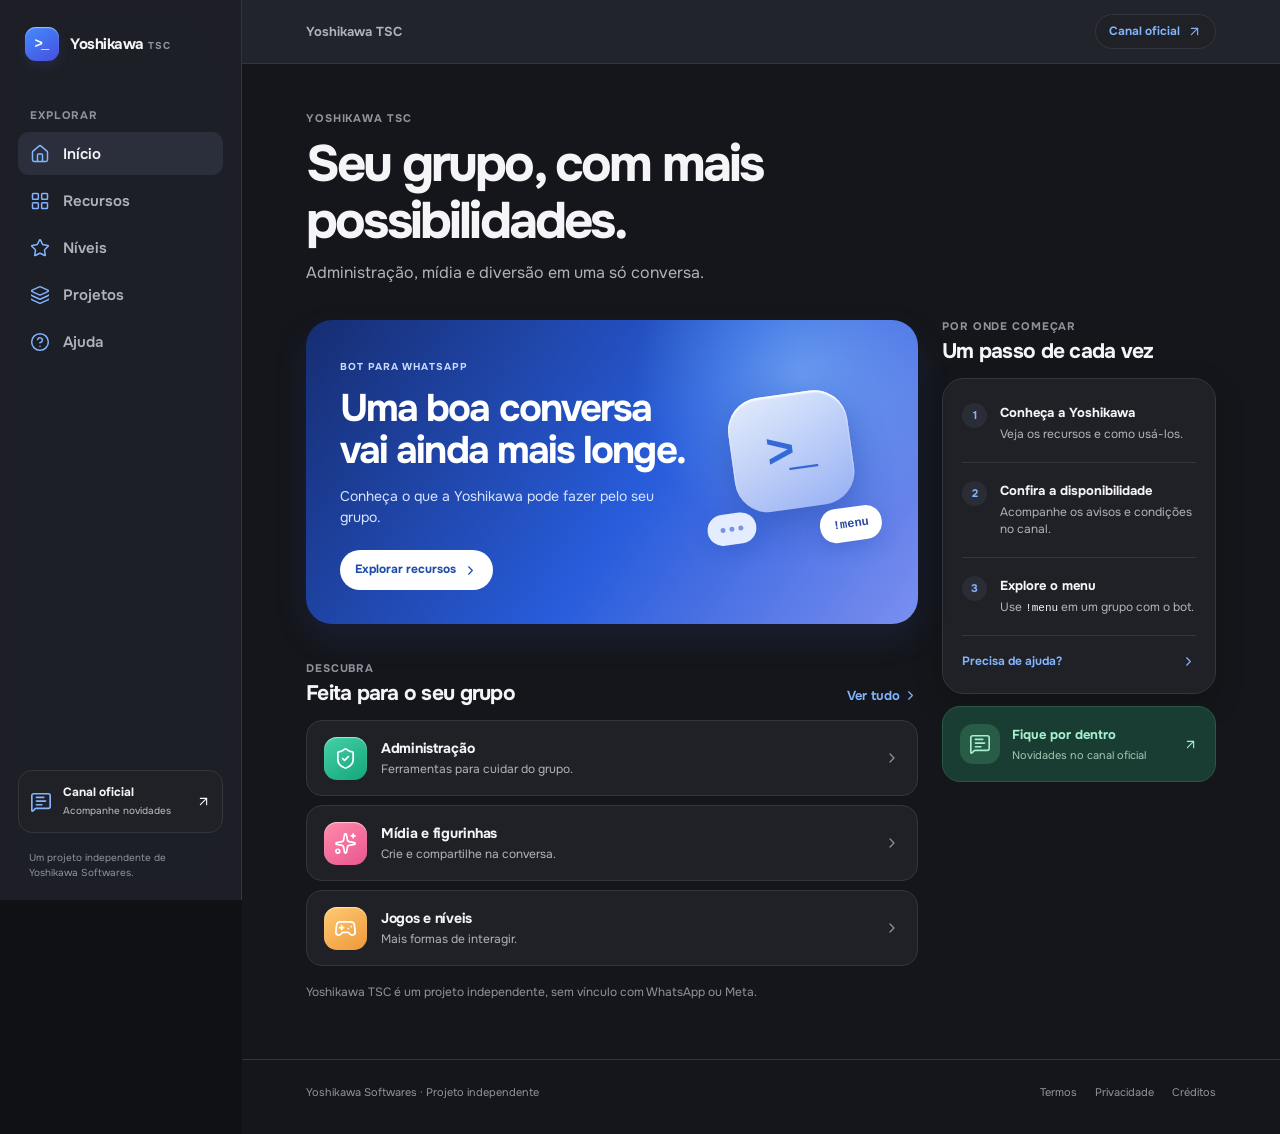
==== commit 7be15689: "Redesign site with dark adaptive app navigation" ====
--- a/index.html
+++ b/index.html
@@ -1,31 +1,18 @@
-<!doctype html><html lang="pt-BR" id="top"><head><meta charset="utf-8"><meta name="viewport" content="width=device-width,initial-scale=1"><meta name="theme-color" content="#050608"><meta name="description" content="Conheça a Yoshikawa TSC: administração, mídia, jogos e níveis para grupos no WhatsApp."><meta name="color-scheme" content="dark"><title>Bot para WhatsApp — Yoshikawa TSC</title><link rel="canonical" href="https://yoshikawa-softwares.github.io/yoshikawa-tsc/"><meta property="og:type" content="website"><meta property="og:locale" content="pt_BR"><meta property="og:title" content="Bot para WhatsApp — Yoshikawa TSC"><meta property="og:description" content="Conheça a Yoshikawa TSC: administração, mídia, jogos e níveis para grupos no WhatsApp."><meta property="og:url" content="https://yoshikawa-softwares.github.io/yoshikawa-tsc/"><meta property="og:image" content="https://yoshikawa-softwares.github.io/yoshikawa-tsc/assets/social.jpg?v=9"><meta name="twitter:card" content="summary_large_image"><link rel="icon" href="assets/favicon.svg?v=9" type="image/svg+xml"><link rel="preload" href="assets/fonts/onest.ttf" as="font" type="font/ttf" crossorigin><link rel="stylesheet" href="assets/style.css?v=15"><script src="assets/site.js?v=12" defer></script></head><body><a class="skip-link" href="#main">Pular para o conteúdo</a>
-<header class="site-header"><div class="nav-inner"><a class="brand" href="./" aria-label="Yoshikawa TSC — início"><span class="brand-mark" aria-hidden="true">&gt;_</span><span class="brand-name">Yoshikawa TSC</span></a><nav id="nav" aria-label="Navegação principal"><a href="./#recursos">Recursos</a><a href="./#como-funciona">Como funciona</a><a href="./#beneficios">Níveis</a><a href="./#ecossistema">Projetos</a><a href="devs.html">For devs</a></nav><div class="nav-actions"><a class="nav-channel" href="https://whatsapp.com/channel/0029Vb4HBei3wtbHIRpIPQ03" target="_blank" rel="noopener noreferrer">Canal oficial <span aria-hidden="true">↗</span></a><button class="menu-toggle" type="button" aria-label="Abrir menu" aria-controls="nav" aria-expanded="false"><span></span><span></span></button></div></div></header><main id="main">
-<section class="hero" aria-labelledby="hero-title"><div class="hero-inner"><div class="hero-copy"><p class="hero-kicker"><span aria-hidden="true"></span> FEITO PARA GRUPOS NO WHATSAPP</p><h1 id="hero-title">Yoshikawa TSC.</h1><p class="hero-lead">Um bot para WhatsApp.<br>Para o seu grupo.</p><p class="hero-description">Administração, mídia e jogos em uma só conversa.<br>Mais possibilidades para os momentos do seu grupo.</p><div class="hero-actions"><a class="button button-blue" href="https://whatsapp.com/channel/0029Vb4HBei3wtbHIRpIPQ03" target="_blank" rel="noopener noreferrer">Canal oficial <span aria-hidden="true">↗</span></a><a class="text-link hero-more" href="#recursos">Conheça os recursos <span aria-hidden="true">↓</span></a></div><div class="hero-capabilities" aria-label="Recursos"><span>Administração</span><span>Mídia</span><span>Jogos e níveis</span></div></div><div class="hero-art" aria-hidden="true"><img src="assets/yoshikawa-hero-studio.webp" width="1680" height="941" fetchpriority="high" alt=""></div></div><div class="hero-foot"><span>Um projeto independente de Yoshikawa Softwares</span><span>Role para conhecer <span aria-hidden="true">↓</span></span></div></section>
-<section class="intro-section section-pad" id="recursos"><div class="container"><div class="section-kicker reveal">O que é a Yoshikawa</div><h2 class="statement reveal">Recursos para o dia a dia.<br><span>Direto no WhatsApp.</span></h2><p class="section-intro reveal">Modere o grupo, crie figurinhas e explore jogos e níveis com comandos no WhatsApp.</p><div class="feature-grid">
-<article class="feature feature-admin reveal"><div class="feature-copy"><p class="feature-label">ADMINISTRAÇÃO</p><h3>Mais controle<br>para quem cuida.</h3><p>Moderação, configurações e diagnóstico para os administradores do grupo.</p><a href="#como-funciona" class="feature-link">Ver um exemplo <span>↗</span></a></div><div class="feature-art crystal-art crystal-shield" aria-hidden="true"><img src="assets/crystal-shield.webp" width="512" height="512" alt="" loading="lazy" decoding="async"></div></article>
-<article class="feature feature-media reveal"><div class="feature-copy"><p class="feature-label">MÍDIA E FIGURINHAS</p><h3>Crie e compartilhe<br>na conversa.</h3><p>Figurinhas, áudio, vídeo e ferramentas de mídia disponíveis no bot.</p><a href="#como-funciona" class="feature-link">Ver um exemplo <span>↗</span></a></div><div class="feature-art crystal-art crystal-sticker" aria-hidden="true"><img src="assets/crystal-sticker.webp" width="512" height="512" alt="" loading="lazy" decoding="async"></div></article>
-<article class="feature feature-games reveal"><div class="feature-copy"><p class="feature-label">JOGOS E NÍVEIS</p><h3>Mais momentos<br>com o grupo.</h3><p>Jogos, interações e progressão de nível para participar com a comunidade.</p><a href="#beneficios" class="feature-link">Conhecer os níveis <span>↗</span></a></div><div class="feature-art crystal-art crystal-star" aria-hidden="true"><img src="assets/crystal-star.webp" width="512" height="512" alt="" loading="lazy" decoding="async"></div></article>
-</div><p class="visual-note">As imagens e respostas são exemplos ilustrativos. Recursos e permissões podem variar.</p></div></section>
-<section class="conversation-section" id="como-funciona" aria-labelledby="conversation-title"><div class="conversation-track"><div class="conversation-sticky"><div class="conversation-copy reveal"><p class="eyebrow">COMO FUNCIONA</p><h2 id="conversation-title">Você envia.<br><span>A Yoshikawa responde.</span></h2><p>Digite um comando no grupo. O bot verifica o contexto e retorna a resposta na conversa.</p><a class="text-link" href="#comandos">Conheça os comandos para começar <span aria-hidden="true">↓</span></a></div><div class="conversation-visual" aria-label="Exemplo de conversa mostrando a imagem real do menu da Yoshikawa"><div class="chat-halo"></div><div class="phone"><div class="phone-top"><div class="phone-speaker"></div></div><div class="phone-header"><img class="group-avatar" src="assets/grupo-avatar.webp" width="256" height="256" alt=""><div><b>Grupo da galera</b><small>Conversa de exemplo</small></div><span class="phone-more">•••</span></div><div class="phone-body"><span class="chat-date">HOJE</span><div class="bubble sent">!menu <small>10:24 ✓✓</small></div><div class="bubble received"><span class="chat-sender">&gt;_ Yoshikawa TSC</span><div class="phone-quote"><b>Você</b><br>!menu</div><div class="phone-menu-cover"><img src="assets/menu-real.webp" width="960" height="636" alt="Imagem do menu principal da Yoshikawa TSC, versão 8.6.17" loading="lazy" decoding="async"></div><strong class="phone-menu-title">MENU PRINCIPAL</strong><span class="phone-menu-meta">User: @exemplo<br>VIP: —<br>Version: 8.6.17 · estável</span><small>10:24</small></div><div class="chat-illustration-note">CONVERSA ILUSTRATIVA · IMAGEM REAL DO MENU</div></div><div class="phone-input"><span>Mensagem</span><span class="send-glyph">↑</span></div></div></div></div></div></section>
-
-<section class="commands-section section-pad" id="comandos" aria-labelledby="commands-title"><div class="container"><div class="commands-heading reveal"><div><p class="eyebrow">UM BOM COMEÇO</p><h2 id="commands-title">A conversa começa<br><span>com um comando.</span></h2></div><p>Se a Yoshikawa já está no seu grupo, experimente estes comandos para explorar o bot.</p></div><div class="commands-grid">
-<article class="command-card reveal"><div class="command-top"><span>01 / EXPLORAR</span><button type="button" data-copy="!menu" aria-label="Copiar comando !menu">Copiar <span aria-hidden="true">↗</span></button></div><h3><code>!menu</code></h3><p>Abra as categorias e conheça os comandos disponíveis.</p></article>
-<article class="command-card reveal"><div class="command-top"><span>02 / PROGRESSO</span><button type="button" data-copy="!level" aria-label="Copiar comando !level">Copiar <span aria-hidden="true">↗</span></button></div><h3><code>!level</code></h3><p>Consulte seus pontos, seu nível e o próximo marco.</p></article>
-<article class="command-card reveal"><div class="command-top"><span>03 / SERVIÇOS</span><button type="button" data-copy="!loja" aria-label="Copiar comando !loja">Copiar <span aria-hidden="true">↗</span></button></div><h3><code>!loja</code></h3><p>Veja informações sobre aluguel, preços e condições.</p></article>
-<article class="command-card reveal"><div class="command-top"><span>04 / SUPORTE</span><button type="button" data-copy="!report" aria-label="Copiar comando !report">Copiar <span aria-hidden="true">↗</span></button></div><h3><code>!report</code></h3><p>Precisa de ajuda? Use o comando para falar com o suporte.</p></article>
-</div><p class="commands-note">A disponibilidade dos comandos pode depender das configurações e permissões do grupo.</p></div></section>
-<section class="levels-section section-pad" id="beneficios"><div class="container"><div class="levels-heading reveal"><div><p class="eyebrow">NÍVEIS E BENEFÍCIOS</p><h2>Seus níveis.<br>Seus benefícios.</h2></div><p>O comando <code>!level</code> mostra seus pontos, seu rank e o próximo nível.</p></div><div class="rewards-grid"><article class="reward-card reward-diamond reveal"><div class="reward-copy"><p class="reward-kicker">20.000 PONTOS</p><h3>Diamante</h3><p>1 mês de VIP para novos usuários elegíveis ao atingir o nível.</p><span class="reward-foot">Benefício não retroativo</span></div><img class="reward-art" src="assets/crystal-diamond.webp" width="512" height="427" alt="" loading="lazy" decoding="async"></article><article class="reward-card reward-stellar reveal"><div class="reward-copy"><p class="reward-kicker">100.000 PONTOS</p><h3>Estelar</h3><p>Solicite 1 mês de bot em um novo grupo, mediante suporte e avaliação prévia.</p><span class="reward-foot">Sujeito à avaliação</span></div><img class="reward-art" src="assets/crystal-stellar.webp" width="512" height="427" alt="" loading="lazy" decoding="async"></article></div><div class="level-simulator reveal" data-rank="gold"><div class="sim-intro"><p class="eyebrow">SIMULADOR DE NÍVEL</p><h3>Conheça cada marco.</h3><p>Escolha um nível ou ajuste a pontuação para ver a progressão.</p><span>Esta simulação não altera sua conta.</span></div><div class="sim-content"><div class="sim-top"><span>PROGRESSO SIMULADO</span><span>YOSHIKAWA TSC</span></div><div class="sim-display"><div class="rank-ring"><svg viewBox="0 0 200 200" aria-hidden="true"><circle class="ring-track" cx="100" cy="100" r="86"/><circle class="ring-progress" cx="100" cy="100" r="86" pathLength="100" stroke-dasharray="100" stroke-dashoffset="47"/></svg><div class="rank-emblem" aria-hidden="true"><img class="rank-emblem-inner" src="assets/crystal-star.webp" width="512" height="512" alt=""></div></div><div class="rank-readout"><span class="level-current">Ouro</span><strong class="level-points">12.500</strong><span>pontos simulados</span><p class="level-next">7.500 para Diamante</p></div></div><div class="range-heading"><label for="score">Simular pontuação</label><output id="score-output" for="score">12.500 pontos</output></div><input id="score" type="range" min="0" max="100000" step="100" value="12500" aria-describedby="score-help"><p id="score-help" class="range-help">Arraste ou use as setas.</p><div class="rank-buttons" role="group" aria-label="Simular um nível"><button type="button" data-score="0" aria-pressed="false"><img class="rank-token token-bronze" src="assets/crystal-star.webp" alt="">Bronze <small>0</small></button><button type="button" data-score="2000" aria-pressed="false"><img class="rank-token token-silver" src="assets/crystal-star.webp" alt="">Prata <small>2.000</small></button><button type="button" data-score="4000" aria-pressed="true"><img class="rank-token token-gold" src="assets/crystal-star.webp" alt="">Ouro <small>4.000</small></button><button type="button" data-score="20000" aria-pressed="false"><img class="rank-token token-diamond" src="assets/crystal-diamond.webp" alt="">Diamante <small>20.000</small></button><button type="button" data-score="100000" aria-pressed="false"><img class="rank-token token-stellar" src="assets/crystal-stellar.webp" alt="">Estelar <small>100.000</small></button></div></div></div><p class="levels-note">Ouro não concede VIP. Para preços e condições de aluguel, consulte <code>!loja</code>.</p></div></section>
-<section class="start-section section-pad"><div class="container"><div class="section-heading reveal"><div><p class="eyebrow">PRIMEIROS PASSOS</p><h2>Comece pelo básico.</h2></div><a class="text-link" href="https://whatsapp.com/channel/0029Vb4HBei3wtbHIRpIPQ03" target="_blank" rel="noopener noreferrer">Abrir canal oficial ↗</a></div><div class="steps-grid"><article class="reveal"><span>01</span><h3>Confira a disponibilidade.</h3><p>Acompanhe os avisos no canal oficial. Para aluguel e serviços, consulte <code>!loja</code> no bot.</p></article><article class="reveal"><span>02</span><h3>Leia os termos.</h3><p>Conheça as condições de uso. Se o bot solicitar login, siga as instruções de cadastro e aceite após ler os termos.</p><a class="text-link" href="termos.html">Ler os termos ↗</a></article><article class="reveal"><span>03</span><h3>Abra o menu.</h3><p>Envie <code>!menu</code> em um grupo com a Yoshikawa para acessar as categorias de comandos.</p><button type="button" class="text-link copy-button" data-copy="!menu">Copiar !menu <span aria-hidden="true">⧉</span></button></article></div></div></section>
-<section class="developers section-pad"><div class="container developers-inner"><div class="developer-copy reveal"><p class="eyebrow">PARA DESENVOLVEDORES</p><h2>Por dentro da<br>Yoshikawa.</h2><p>Node.js, JavaScript ESM e TypeScript. Conexão com zapo-js, comandos em plugins e processamento de mídia com FFmpeg, Sharp e Canvas.</p><a class="button button-light" href="devs.html">Conheça a stack <span aria-hidden="true">↗</span></a></div><div class="code-window reveal" aria-label="Resumo ilustrativo da stack"><div class="code-bar"><span></span><span></span><span></span><small>yoshikawa / stack</small></div><pre><code><span>// Uma base em evolução.</span>
-<span class="code-key">runtime</span>      Node.js
-<span class="code-key">módulos</span>      JavaScript ESM
-<span class="code-key">tipos</span>        TypeScript
-<span class="code-key">conexão</span>      zapo-js
-<span class="code-key">mídia</span>        FFmpeg · Sharp · Canvas
-<span class="code-key">comandos</span>     plugins
-
-<span class="code-prompt">&gt;_ Yoshikawa TSC</span></code></pre></div></div></section>
-<section class="projects-section section-pad" id="ecossistema"><div class="container"><div class="section-heading reveal"><div><p class="eyebrow">YOSHIKAWA SOFTWARES</p><h2>Mais projetos para explorar.</h2></div><a class="text-link" href="creditos.html">Ver créditos ↗</a></div><div class="projects-grid"><a class="project-card project-api reveal" href="https://alyka-api.vercel.app" target="_blank" rel="noopener noreferrer"><div><span>APIs & FERRAMENTAS</span><h3>Alyka API</h3><p>Endpoints de mídia, buscas e conversões.</p></div><div class="project-art crystal-art crystal-api" aria-hidden="true"><img src="assets/crystal-code.webp" width="512" height="512" alt="" loading="lazy" decoding="async"></div><span class="project-arrow" aria-hidden="true">↗</span></a><a class="project-card project-stream reveal" href="https://yoshikawa.vercel.app" target="_blank" rel="noopener noreferrer"><div><span>ENTRETENIMENTO</span><h3>Yoshikawa Streaming</h3><p>Catálogo, busca e favoritos.</p></div><div class="project-art crystal-art crystal-stream" aria-hidden="true"><img src="assets/crystal-play.webp" width="512" height="512" alt="" loading="lazy" decoding="async"></div><span class="project-arrow" aria-hidden="true">↗</span></a><a class="project-card project-github reveal" href="https://github.com/yoshikawa-softwares" target="_blank" rel="noopener noreferrer"><div><span>DESENVOLVIMENTO</span><h3>GitHub <img class="github-mark" src="assets/icons/github.svg" width="18" height="18" alt="" aria-hidden="true"></h3><p>Perfil e projetos públicos do desenvolvedor.</p></div><div class="project-art crystal-art crystal-github" aria-hidden="true"><img src="assets/crystal-cat.webp" width="512" height="512" alt="" loading="lazy" decoding="async"></div><span class="project-arrow" aria-hidden="true">↗</span></a></div></div></section>
-<section class="faq-section section-pad"><div class="container faq-layout"><div class="reveal"><p class="eyebrow">DÚVIDAS FREQUENTES</p><h2>Alguma dúvida?</h2><p class="faq-intro">Encontre respostas sobre acesso, recursos e suporte.</p><a class="text-link" href="termos.html">Ler os termos de uso ↗</a><a class="text-link faq-support" href="mailto:yoshikawa.softwares@proton.me">Falar com o suporte ↗</a></div><div class="faq-list reveal"><details><summary>Como colocar a Yoshikawa no meu grupo?<span aria-hidden="true">+</span></summary><p>Acompanhe o canal oficial e consulte as opções de aluguel pelo comando <code>!loja</code> em um grupo onde o bot esteja disponível. Se precisar de orientação, entre em contato com o suporte.</p></details><details><summary>Todos os comandos estão disponíveis para todos?<span aria-hidden="true">+</span></summary><p>Não. Alguns comandos dependem de permissões, benefícios ativos ou configurações do grupo. O bot informa as condições ao utilizar cada recurso.</p></details><details><summary>A Yoshikawa é um produto oficial do WhatsApp?<span aria-hidden="true">+</span></summary><p>Não. É um projeto independente, sem vínculo com WhatsApp ou Meta. A disponibilidade depende de serviços externos.</p></details><details><summary>Posso acessar o código-fonte do bot?<span aria-hidden="true">+</span></summary><p>O bot é de código fechado. A página para desenvolvedores apresenta a stack e os créditos, e o GitHub reúne os projetos públicos do desenvolvedor.</p></details><details><summary>Onde acompanho novidades ou peço ajuda?<span aria-hidden="true">+</span></summary><p>Os avisos estão no canal oficial. Para suporte, escreva para <a href="mailto:yoshikawa.softwares@proton.me">yoshikawa.softwares@proton.me</a> ou use <code>!report</code> no bot.</p></details></div></div></section>
-<section class="closing"><div class="closing-inner reveal"><p class="eyebrow">CANAL OFICIAL</p><h2>Acompanhe a Yoshikawa.</h2><p>Novidades, avisos e informações sobre o serviço, direto no WhatsApp.</p><a class="button button-blue" href="https://whatsapp.com/channel/0029Vb4HBei3wtbHIRpIPQ03" target="_blank" rel="noopener noreferrer">Abrir canal no WhatsApp <span aria-hidden="true">↗</span></a></div></section>
-</main><footer class="site-footer"><div class="footer-inner"><div class="footer-top"><a href="./" class="footer-brand"><span class="brand-mark" aria-hidden="true">&gt;_</span> Yoshikawa TSC</a><p>Um projeto de Yoshikawa Softwares.<br>Independente, sem vínculo com WhatsApp ou Meta.</p><a class="back-top" href="#top">Voltar ao topo ↑</a></div><div class="footer-columns"><div><strong>Explore</strong><a href="./#recursos">Recursos</a><a href="./#como-funciona">Como funciona</a><a href="./#comandos">Comandos</a><a href="./#beneficios">Níveis e benefícios</a></div><div><strong>Projetos</strong><a href="https://alyka-api.vercel.app" target="_blank" rel="noopener noreferrer">Alyka API ↗</a><a href="https://yoshikawa.vercel.app" target="_blank" rel="noopener noreferrer">Yoshikawa Streaming ↗</a><a href="https://github.com/yoshikawa-softwares" target="_blank" rel="noopener noreferrer">GitHub ↗</a></div><div><strong>Informações</strong><a href="termos.html">Termos de uso</a><a href="privacidade.html">Privacidade</a><a href="creditos.html">Créditos</a><a href="devs.html">Stack for devs</a></div><div><strong>Contato</strong><a href="https://whatsapp.com/channel/0029Vb4HBei3wtbHIRpIPQ03" target="_blank" rel="noopener noreferrer">Canal no WhatsApp ↗</a><a href="mailto:yoshikawa.softwares@proton.me">Falar com o suporte</a><button class="motion-toggle" type="button" aria-pressed="false">Pausar animações</button></div></div><div class="footer-bottom"><span>2026 · Yoshikawa Softwares</span><span>BR / Português</span></div></div></footer><div class="toast" role="status" aria-live="polite"></div></body></html>
+<!doctype html><html lang="pt-BR" id="top"><head><meta charset="utf-8"><meta name="viewport" content="width=device-width, initial-scale=1, viewport-fit=cover"><meta name="theme-color" content="#121318"><meta name="color-scheme" content="dark"><meta name="description" content="Conheça a Yoshikawa TSC: administração, mídia, jogos e níveis para grupos no WhatsApp."><title>Bot para WhatsApp — Yoshikawa TSC</title><link rel="canonical" href="https://yoshikawa-softwares.github.io/yoshikawa-tsc/"><meta property="og:type" content="website"><meta property="og:locale" content="pt_BR"><meta property="og:title" content="Bot para WhatsApp — Yoshikawa TSC"><meta property="og:description" content="Conheça a Yoshikawa TSC: administração, mídia, jogos e níveis para grupos no WhatsApp."><meta name="twitter:card" content="summary"><link rel="icon" href="assets/favicon.svg" type="image/svg+xml"><link rel="apple-touch-icon" href="assets/apple-touch-icon.png" sizes="180x180"><link rel="preload" href="assets/fonts/onest.ttf" as="font" type="font/ttf" crossorigin><link rel="stylesheet" href="assets/style.css?v=20"><script src="assets/site.js?v=20" defer></script></head><body><a class="skip-link" href="#main">Pular para o conteúdo</a><div class="app-shell"><aside class="sidebar"><a class="side-brand" href="./"><span class="app-mark">&gt;_</span><span>Yoshikawa <small>TSC</small></span></a><p class="side-label">EXPLORAR</p><nav class="side-nav" aria-label="Navegação principal"><a href="#inicio" data-section="inicio"><svg class="icon " aria-hidden="true"><use href="assets/icons/app.svg#home"></use></svg><span>Início</span></a><a href="#recursos" data-section="recursos"><svg class="icon " aria-hidden="true"><use href="assets/icons/app.svg#grid"></use></svg><span>Recursos</span></a><a href="#beneficios" data-section="beneficios"><svg class="icon " aria-hidden="true"><use href="assets/icons/app.svg#star"></use></svg><span>Níveis</span></a><a href="#ecossistema" data-section="ecossistema"><svg class="icon " aria-hidden="true"><use href="assets/icons/app.svg#stack"></use></svg><span>Projetos</span></a><a href="#ajuda" data-section="ajuda"><svg class="icon " aria-hidden="true"><use href="assets/icons/app.svg#help"></use></svg><span>Ajuda</span></a></nav><div class="side-bottom"><a class="side-channel" href="https://whatsapp.com/channel/0029Vb4HBei3wtbHIRpIPQ03" target="_blank" rel="noopener noreferrer"><svg class="icon " aria-hidden="true"><use href="assets/icons/app.svg#message"></use></svg><span>Canal oficial<small>Acompanhe novidades</small></span><svg class="icon small" aria-hidden="true"><use href="assets/icons/app.svg#external"></use></svg></a><p>Um projeto independente de<br>Yoshikawa Softwares.</p></div></aside><div class="app-content"><header class="topbar"><a href="./" class="mobile-brand"><span class="app-mark">&gt;_</span><span>Yoshikawa TSC</span></a><span class="topbar-title">Yoshikawa TSC</span><a class="topbar-action" href="https://whatsapp.com/channel/0029Vb4HBei3wtbHIRpIPQ03" target="_blank" rel="noopener noreferrer">Canal oficial <svg class="icon small" aria-hidden="true"><use href="assets/icons/app.svg#external"></use></svg></a></header><main id="main" class="main" data-app><h1 class="sr-only">Yoshikawa TSC</h1><div class="view-announcer sr-only" aria-live="polite"></div>
+<section class="view" id="inicio" data-view="inicio" aria-labelledby="home-title"><div class="page-heading home-heading"><p class="overline">YOSHIKAWA TSC</p><h2 id="home-title">Seu grupo, com mais possibilidades.</h2><p>Administração, mídia e diversão em uma só conversa.</p></div>
+<div class="home-grid"><div class="home-primary"><article class="welcome-card"><div class="welcome-copy"><span class="welcome-tag">BOT PARA WHATSAPP</span><h2>Uma boa conversa<br>vai ainda mais longe.</h2><p>Conheça o que a Yoshikawa pode fazer pelo seu grupo.</p><a href="#recursos" class="welcome-button">Explorar recursos <svg class="icon small" aria-hidden="true"><use href="assets/icons/app.svg#chevron"></use></svg></a></div><div class="chat-art" aria-hidden="true"><div class="chat-art-icon">&gt;_</div><span class="chat-art-message">!menu</span><span class="chat-art-reply"><i></i><i></i><i></i></span></div></article>
+<div class="section-bar"><div><p class="overline">DESCUBRA</p><h2>Feita para o seu grupo</h2></div><a class="section-link" href="#recursos">Ver tudo <svg class="icon small" aria-hidden="true"><use href="assets/icons/app.svg#chevron"></use></svg></a></div><div class="quick-grid"><a class="feature-tile" href="#recursos"><span class="tile-icon mint"><svg class="icon " aria-hidden="true"><use href="assets/icons/app.svg#shield"></use></svg></span><span class="tile-copy"><strong>Administração</strong><small>Ferramentas para cuidar do grupo.</small></span><svg class="icon chev" aria-hidden="true"><use href="assets/icons/app.svg#chevron"></use></svg></a><a class="feature-tile" href="#recursos"><span class="tile-icon pink"><svg class="icon " aria-hidden="true"><use href="assets/icons/app.svg#sparkles"></use></svg></span><span class="tile-copy"><strong>Mídia e figurinhas</strong><small>Crie e compartilhe na conversa.</small></span><svg class="icon chev" aria-hidden="true"><use href="assets/icons/app.svg#chevron"></use></svg></a><a class="feature-tile" href="#beneficios"><span class="tile-icon amber"><svg class="icon " aria-hidden="true"><use href="assets/icons/app.svg#game"></use></svg></span><span class="tile-copy"><strong>Jogos e níveis</strong><small>Mais formas de interagir.</small></span><svg class="icon chev" aria-hidden="true"><use href="assets/icons/app.svg#chevron"></use></svg></a></div></div>
+<div class="home-secondary"><div class="section-bar compact"><div><p class="overline">POR ONDE COMEÇAR</p><h2>Um passo de cada vez</h2></div></div><div class="steps-card"><div class="step"><span>1</span><div><strong>Conheça a Yoshikawa</strong><p>Veja os recursos e como usá-los.</p></div></div><div class="step"><span>2</span><div><strong>Confira a disponibilidade</strong><p>Acompanhe os avisos e condições no canal.</p></div></div><div class="step"><span>3</span><div><strong>Explore o menu</strong><p>Use <code>!menu</code> em um grupo com o bot.</p></div></div><a href="#ajuda" class="card-link">Precisa de ajuda? <svg class="icon small" aria-hidden="true"><use href="assets/icons/app.svg#chevron"></use></svg></a></div><a class="channel-card" href="https://whatsapp.com/channel/0029Vb4HBei3wtbHIRpIPQ03" target="_blank" rel="noopener noreferrer"><span class="channel-icon"><svg class="icon " aria-hidden="true"><use href="assets/icons/app.svg#message"></use></svg></span><span><strong>Fique por dentro</strong><small>Novidades no canal oficial</small></span><svg class="icon small" aria-hidden="true"><use href="assets/icons/app.svg#external"></use></svg></a></div></div>
+<p class="fine-print">Yoshikawa TSC é um projeto independente, sem vínculo com WhatsApp ou Meta.</p></section>
+<section class="view" id="recursos" data-view="recursos" aria-labelledby="features-title"><div class="page-heading"><p class="overline">CONHEÇA A YOSHIKAWA</p><h2 id="features-title">Recursos</h2><p>Tudo acontece na conversa, com comandos para o dia a dia do seu grupo.</p></div>
+<div class="section-bar"><h3>Explore por categoria</h3><span class="section-meta">PARA O SEU GRUPO</span></div><div class="category-grid"><article class="category-card"><span class="tile-icon mint"><svg class="icon " aria-hidden="true"><use href="assets/icons/app.svg#shield"></use></svg></span><h3>Administração</h3><p>Moderação, configurações e diagnóstico para os administradores do grupo.</p></article><article class="category-card"><span class="tile-icon pink"><svg class="icon " aria-hidden="true"><use href="assets/icons/app.svg#sparkles"></use></svg></span><h3>Mídia e figurinhas</h3><p>Figurinhas, áudio, vídeo e ferramentas de mídia disponíveis no bot.</p></article><article class="category-card"><span class="tile-icon amber"><svg class="icon " aria-hidden="true"><use href="assets/icons/app.svg#game"></use></svg></span><h3>Jogos e níveis</h3><p>Jogos, interações e progressão para participar com a comunidade.</p></article></div><p class="fine-print">Recursos e permissões podem variar conforme a configuração do grupo.</p>
+<div class="section-bar" id="como-funciona"><div><p class="overline">NA PRÁTICA</p><h3>Como funciona</h3></div></div><div class="example-card"><div><span class="example-pill">EXEMPLO ILUSTRATIVO</span><h3>Você envia.<br>A Yoshikawa responde.</h3><p>Envie um comando em um grupo com o bot. Ele verifica o contexto e responde na conversa.</p><a class="section-link" href="#comandos">Ver comandos <svg class="icon small" aria-hidden="true"><use href="assets/icons/app.svg#chevron"></use></svg></a></div><div class="example-chat"><div class="chat-head"><img src="assets/grupo-avatar.webp" width="40" height="40" alt=""><span><strong>Grupo da galera</strong><small>Conversa de exemplo</small></span></div><div class="chat-bubbles"><span>!menu</span><div><strong>&gt;_ Yoshikawa TSC</strong><img src="assets/menu-real.webp" width="960" height="636" alt="Imagem de uma versão do menu principal da Yoshikawa TSC" loading="lazy"><small>Menu principal · imagem de exemplo</small></div></div></div></div>
+<div class="section-bar" id="comandos"><div><p class="overline">PRIMEIROS COMANDOS</p><h3>Comece por aqui</h3></div></div><div class="command-list"><div class="command-row"><span class="command-symbol">&gt;_</span><span><code>!menu</code><small>Explore as categorias de comandos.</small></span><button class="copy-command" type="button" data-copy="!menu" aria-label="Copiar comando !menu"><svg class="icon " aria-hidden="true"><use href="assets/icons/app.svg#copy"></use></svg><span>Copiar</span></button></div><div class="command-row"><span class="command-symbol">&gt;_</span><span><code>!level</code><small>Confira seus pontos e nível.</small></span><button class="copy-command" type="button" data-copy="!level" aria-label="Copiar comando !level"><svg class="icon " aria-hidden="true"><use href="assets/icons/app.svg#copy"></use></svg><span>Copiar</span></button></div><div class="command-row"><span class="command-symbol">&gt;_</span><span><code>!loja</code><small>Consulte aluguel e condições.</small></span><button class="copy-command" type="button" data-copy="!loja" aria-label="Copiar comando !loja"><svg class="icon " aria-hidden="true"><use href="assets/icons/app.svg#copy"></use></svg><span>Copiar</span></button></div><div class="command-row"><span class="command-symbol">&gt;_</span><span><code>!report</code><small>Entre em contato com o suporte.</small></span><button class="copy-command" type="button" data-copy="!report" aria-label="Copiar comando !report"><svg class="icon " aria-hidden="true"><use href="assets/icons/app.svg#copy"></use></svg><span>Copiar</span></button></div></div><p class="fine-print">Para usar os comandos, a Yoshikawa precisa estar disponível no grupo. Alguns recursos exigem permissões ou benefícios ativos.</p></section>
+<section class="view" id="beneficios" data-view="beneficios" aria-labelledby="levels-title"><div class="page-heading"><p class="overline">SEU PROGRESSO</p><h2 id="levels-title">Níveis e benefícios</h2><p>Participe das conversas e acompanhe seus marcos com o comando <code>!level</code>.</p></div>
+<div class="level-banner"><div><span class="level-badge"><svg class="icon " aria-hidden="true"><use href="assets/icons/app.svg#star"></use></svg></span><p class="overline">CADA MARCO CONTA</p><h3>Seu próximo nível<br>está logo adiante.</h3><p>Veja o caminho de Bronze até Estelar e descubra os benefícios disponíveis.</p></div><div class="level-banner-art" aria-hidden="true">✦</div></div>
+<div class="section-bar"><div><p class="overline">SIMULADOR</p><h3>Explore sua jornada</h3></div><span class="section-meta">NÃO ALTERA SUA CONTA</span></div><div class="simulator" data-rank="gold"><div class="sim-summary"><div class="sim-emblem" aria-hidden="true"><svg class="icon " aria-hidden="true"><use href="assets/icons/app.svg#star"></use></svg></div><div><span class="sim-label">NÍVEL SIMULADO</span><h3 class="level-current">Ouro</h3><p class="level-next">7.500 para Diamante</p></div><div class="sim-points"><strong class="level-points">12.500</strong><span>pontos</span></div></div><div class="progress-track" aria-hidden="true"><span class="progress-fill" style="width:53.125%"></span></div><div class="range-heading"><label for="score">Simular pontuação</label><output id="score-output" for="score">12.500 pontos</output></div><input id="score" type="range" min="0" max="100000" step="100" value="12500" aria-describedby="score-help"><p id="score-help" class="range-help">Arraste ou use as setas do teclado.</p><div class="rank-buttons" aria-label="Ir para um nível"><button type="button" data-score="0">Bronze <small>0</small></button><button type="button" data-score="2000">Prata <small>2.000</small></button><button type="button" data-score="4000">Ouro <small>4.000</small></button><button type="button" data-score="20000">Diamante <small>20.000</small></button><button type="button" data-score="100000">Estelar <small>100.000</small></button></div></div><noscript><p class="fine-print">O simulador precisa de JavaScript. Os marcos e benefícios estão disponíveis abaixo.</p></noscript>
+<div class="section-bar"><div><p class="overline">BENEFÍCIOS</p><h3>Marcos especiais</h3></div></div><div class="benefit-grid"><article class="benefit-card"><span class="benefit-icon diamond">✦</span><div><small>20.000 PONTOS</small><h3>Diamante</h3><p>1 mês de VIP para novos usuários elegíveis ao atingir o nível.</p><span>Benefício não retroativo</span></div></article><article class="benefit-card"><span class="benefit-icon stellar">✧</span><div><small>100.000 PONTOS</small><h3>Estelar</h3><p>Solicite 1 mês de bot em um novo grupo, mediante suporte e avaliação prévia.</p><span>Sujeito à avaliação</span></div></article></div><p class="fine-print">Ouro não concede VIP. Para preços e condições de aluguel, consulte <code>!loja</code>.</p></section>
+<section class="view" id="ecossistema" data-view="ecossistema" aria-labelledby="projects-title"><div class="page-heading"><p class="overline">YOSHIKAWA SOFTWARES</p><h2 id="projects-title">Projetos</h2><p>Conheça outros projetos e a tecnologia por trás da Yoshikawa.</p></div>
+<div class="section-bar"><h3>Explore o ecossistema</h3></div><div class="project-list"><a class="project-row" href="https://alyka-api.vercel.app" target="_blank" rel="noopener noreferrer"><span class="project-icon blue">A</span><span><strong>Alyka API</strong><small>APIs, buscas e ferramentas de mídia</small></span><svg class="icon chev" aria-hidden="true"><use href="assets/icons/app.svg#external"></use></svg></a><a class="project-row" href="https://yoshikawa.vercel.app" target="_blank" rel="noopener noreferrer"><span class="project-icon purple">▶</span><span><strong>Yoshikawa Streaming</strong><small>Catálogo, busca e favoritos</small></span><svg class="icon chev" aria-hidden="true"><use href="assets/icons/app.svg#external"></use></svg></a><a class="project-row" href="https://github.com/yoshikawa-softwares" target="_blank" rel="noopener noreferrer"><span class="project-icon charcoal">&lt;/&gt;</span><span><strong>GitHub</strong><small>Perfil e projetos públicos</small></span><svg class="icon chev" aria-hidden="true"><use href="assets/icons/app.svg#external"></use></svg></a></div><div class="section-bar"><h3>Por dentro do projeto</h3></div><div class="developer-card"><div><span class="tile-icon blue"><svg class="icon " aria-hidden="true"><use href="assets/icons/app.svg#terminal"></use></svg></span><h3>Feito para evoluir.</h3><p>Node.js, módulos ESM, zapo-js e plugins formam parte da base da Yoshikawa.</p><a class="section-link" href="devs.html">Conheça a stack <svg class="icon small" aria-hidden="true"><use href="assets/icons/app.svg#chevron"></use></svg></a></div><div class="developer-code" aria-hidden="true"><span>YOSHIKAWA / STACK</span><code><i>runtime</i> Node.js<br><i>conexão</i> zapo-js<br><i>comandos</i> plugins</code></div></div><a class="simple-row" href="creditos.html"><span><svg class="icon " aria-hidden="true"><use href="assets/icons/app.svg#info"></use></svg> Créditos e autoria</span><svg class="icon chev" aria-hidden="true"><use href="assets/icons/app.svg#chevron"></use></svg></a></section>
+<section class="view" id="ajuda" data-view="ajuda" aria-labelledby="help-title"><div class="page-heading"><p class="overline">ESTAMOS POR AQUI</p><h2 id="help-title">Ajuda</h2><p>Encontre orientações para começar e os canais para falar com a Yoshikawa.</p></div>
+<div class="help-cards"><a href="https://whatsapp.com/channel/0029Vb4HBei3wtbHIRpIPQ03" target="_blank" rel="noopener noreferrer"><span class="tile-icon mint"><svg class="icon " aria-hidden="true"><use href="assets/icons/app.svg#message"></use></svg></span><strong>Canal oficial</strong><small>Acompanhe novidades e avisos.</small><span class="section-link">Abrir canal <svg class="icon small" aria-hidden="true"><use href="assets/icons/app.svg#external"></use></svg></span></a><a href="mailto:yoshikawa.softwares@proton.me"><span class="tile-icon blue"><svg class="icon " aria-hidden="true"><use href="assets/icons/app.svg#mail"></use></svg></span><strong>Suporte</strong><small>Envie suas dúvidas por e-mail.</small><span class="section-link">Falar com o suporte <svg class="icon small" aria-hidden="true"><use href="assets/icons/app.svg#external"></use></svg></span></a></div><div class="section-bar"><div><p class="overline">DÚVIDAS FREQUENTES</p><h3>Como podemos ajudar?</h3></div></div><div class="faq-list"><details><summary>Como colocar a Yoshikawa no meu grupo?<svg class="icon chev" aria-hidden="true"><use href="assets/icons/app.svg#chevron"></use></svg></summary><p>Acompanhe o canal oficial e consulte as opções de aluguel pelo comando <code>!loja</code> em um grupo onde o bot esteja disponível. Se precisar de orientação, entre em contato com o suporte.</p></details><details><summary>Todos os comandos estão disponíveis para todos?<svg class="icon chev" aria-hidden="true"><use href="assets/icons/app.svg#chevron"></use></svg></summary><p>Alguns comandos dependem de permissões, benefícios ativos ou configurações do grupo. O bot informa as condições ao utilizar cada recurso.</p></details><details><summary>A Yoshikawa é um produto oficial do WhatsApp?<svg class="icon chev" aria-hidden="true"><use href="assets/icons/app.svg#chevron"></use></svg></summary><p>Não. É um projeto independente, sem vínculo com WhatsApp ou Meta. A disponibilidade depende de serviços externos.</p></details><details><summary>Posso acessar o código-fonte do bot?<svg class="icon chev" aria-hidden="true"><use href="assets/icons/app.svg#chevron"></use></svg></summary><p>O bot é de código fechado. A página para desenvolvedores apresenta a stack e os créditos; o GitHub reúne os projetos públicos do desenvolvedor.</p></details><details><summary>Onde acompanho novidades ou peço ajuda?<svg class="icon chev" aria-hidden="true"><use href="assets/icons/app.svg#chevron"></use></svg></summary><p>Os avisos estão no <a href="https://whatsapp.com/channel/0029Vb4HBei3wtbHIRpIPQ03" target="_blank" rel="noopener noreferrer">canal oficial</a>. Para suporte, escreva para <a href="mailto:yoshikawa.softwares@proton.me">yoshikawa.softwares@proton.me</a> ou use <code>!report</code> no bot.</p></details></div><div class="section-bar"><h3>Informações</h3></div><div class="info-list"><a href="termos.html">Termos de uso <svg class="icon chev" aria-hidden="true"><use href="assets/icons/app.svg#chevron"></use></svg></a><a href="privacidade.html">Privacidade <svg class="icon chev" aria-hidden="true"><use href="assets/icons/app.svg#chevron"></use></svg></a><a href="creditos.html">Créditos <svg class="icon chev" aria-hidden="true"><use href="assets/icons/app.svg#chevron"></use></svg></a></div></section></main><footer class="app-footer"><span>Yoshikawa Softwares · Projeto independente</span><div><a href="termos.html">Termos</a><a href="privacidade.html">Privacidade</a><a href="creditos.html">Créditos</a></div></footer></div></div><nav class="tabbar" aria-label="Navegação inferior"><a href="#inicio" data-section="inicio"><svg class="icon " aria-hidden="true"><use href="assets/icons/app.svg#home"></use></svg><span>Início</span></a><a href="#recursos" data-section="recursos"><svg class="icon " aria-hidden="true"><use href="assets/icons/app.svg#grid"></use></svg><span>Recursos</span></a><a href="#beneficios" data-section="beneficios"><svg class="icon " aria-hidden="true"><use href="assets/icons/app.svg#star"></use></svg><span>Níveis</span></a><a href="#ecossistema" data-section="ecossistema"><svg class="icon " aria-hidden="true"><use href="assets/icons/app.svg#stack"></use></svg><span>Projetos</span></a><a href="#ajuda" data-section="ajuda"><svg class="icon " aria-hidden="true"><use href="assets/icons/app.svg#help"></use></svg><span>Ajuda</span></a></nav><div class="toast" role="status" aria-live="polite"></div></body></html>
--- a/assets/style.css
+++ b/assets/style.css
@@ -1,322 +1,51 @@
 @font-face{font-family:Onest;src:url('fonts/onest.ttf') format('truetype');font-weight:100 900;font-display:swap}
-:root{--bg:#111216;--surface:#191b20;--card:#24262b;--text:#f3f3f5;--muted:#a9aab0;--line:#34353b;--link:#91c6ff;--ease:cubic-bezier(.22,1,.36,1);color-scheme:dark}
-*{box-sizing:border-box}html{scroll-behavior:smooth;scroll-padding-top:74px}body{margin:0;background:var(--bg);color:var(--text);font:16px/1.55 Onest,system-ui,-apple-system,sans-serif;-webkit-font-smoothing:antialiased;overflow-x:hidden}::selection{background:#bddcff;color:#101216}a{color:inherit;text-decoration:none}button,input{font:inherit}button{color:inherit}button,a,summary,input{-webkit-tap-highlight-color:transparent}button,a,input,summary{outline-offset:4px}button:focus-visible,a:focus-visible,input:focus-visible,summary:focus-visible{outline:3px solid #328be2}button{cursor:pointer}p,h1,h2,h3,h4{margin:0}h1,h2,h3,h4{line-height:1.05;letter-spacing:-.045em;font-weight:650}p{color:var(--muted)}img,svg{max-width:100%}.container,.wrap{width:min(1200px,calc(100% - 88px));margin-inline:auto}.section-pad,.section{padding-block:132px}.eyebrow,.section-kicker{font-size:13px;line-height:1.2;font-weight:650;letter-spacing:.08em;color:var(--muted)}.skip-link{position:fixed;z-index:300;top:-100px;left:10px;background:#fff;color:#000;padding:12px}.skip-link:focus{top:10px}.sr-only{position:absolute;width:1px;height:1px;padding:0;margin:-1px;overflow:hidden;clip:rect(0,0,0,0);white-space:nowrap;border:0}
-.site-header{height:56px;position:sticky;top:0;z-index:100;color:#f5f5f7;background:rgba(22,22,24,.84);backdrop-filter:saturate(160%) blur(20px);-webkit-backdrop-filter:saturate(160%) blur(20px);border-bottom:1px solid #ffffff16}.nav-inner{width:min(1200px,calc(100% - 88px));height:100%;margin:auto;display:flex;align-items:center;gap:40px}.brand{display:flex;align-items:center;gap:10px;white-space:nowrap;font-size:16px;letter-spacing:-.035em;font-weight:680}.brand small{font-size:11px;color:#aaaab0;font-weight:500;letter-spacing:0}.brand-mark{display:grid;place-items:center;width:28px;height:28px;border:1px solid #ffffff38;border-radius:8px;font:700 12px/1 ui-monospace,monospace;letter-spacing:-.12em;color:#fff;background:linear-gradient(145deg,#3e4148,#1a1c22);box-shadow:inset 0 1px #ffffff22}.site-header nav{display:flex;align-items:center;gap:26px;margin-left:auto}.site-header nav a{font-size:12px;color:#c8c8cc;transition:color .25s}.site-header nav a:hover{color:#fff}.nav-actions{display:flex;align-items:center;gap:14px}.nav-channel{font-size:12px;font-weight:550;white-space:nowrap;padding:7px 13px;color:#fff;background:#0876da;border-radius:100px;transition:background .25s}.nav-channel:hover{background:#1688ed}.nav-channel span{margin-left:5px}.menu-toggle{background:none;border:0;padding:4px;display:grid;place-items:center;color:#c9c9ce}.menu-toggle{display:none;width:30px;height:30px;gap:5px;align-content:center}.menu-toggle span{display:block;width:19px;height:1.5px;border-radius:3px;background:currentColor;transition:transform .3s var(--ease)}.menu-toggle[aria-expanded=true] span:first-child{transform:translateY(3.25px) rotate(45deg)}.menu-toggle[aria-expanded=true] span:last-child{transform:translateY(-3.25px) rotate(-45deg)}
-.button{display:inline-flex;align-items:center;justify-content:center;gap:13px;border:0;border-radius:100px;padding:13px 23px;font-size:14px;font-weight:550;white-space:nowrap;transition:transform .45s var(--ease),background .25s,box-shadow .35s}.button:hover{transform:translateY(-2px)}.button-blue{color:#fff;background:#0877dc}.button-blue:hover{background:#1689ed;box-shadow:0 8px 25px #0877dc3d}.button-light{background:#f4f4f6;color:#1d1d1f}.button-light:hover{background:#fff}.text-link{font-size:15px;color:var(--link);font-weight:550;background:none;border:0;padding:0;display:inline-flex;align-items:center;gap:8px}.text-link:hover{text-decoration:underline;text-underline-offset:4px}.text-link span,.feature-link span{transition:transform .4s var(--ease)}.text-link:hover span,.feature-link:hover span{transform:translate(3px,-3px)}
-.hero{background:#000;color:#f5f5f7;position:relative;overflow:hidden;text-align:center;padding:80px 0 24px}.hero-copy{position:relative;z-index:2;padding:0 24px}.hero h1{font-size:clamp(54px,6.7vw,92px);letter-spacing:-.065em;font-weight:690}.hero-lead{color:#f5f5f7;font-size:clamp(24px,2.55vw,36px);font-weight:550;letter-spacing:-.04em;line-height:1.16;margin-top:14px}.hero-description{color:#acadb4;font-size:16px;margin-top:15px}.hero-actions{display:flex;gap:26px;align-items:center;justify-content:center;margin-top:28px}.hero-more{color:#a7d1ff;font-size:14px}.hero-more:hover span{transform:translateY(3px)}.hero-art{position:relative;max-width:1330px;height:clamp(420px,46vw,610px);margin:-8px auto -3px;overflow:hidden;mask-image:linear-gradient(180deg,transparent 0,#000 8%,#000 91%,transparent 100%)}.hero-art img{width:100%;height:100%;object-fit:contain;display:block;transform:translate3d(0,var(--hero-shift,0px),0) scale(var(--hero-scale,1));will-change:transform}.hero-foot{width:min(1200px,calc(100% - 88px));margin:0 auto;display:flex;justify-content:space-between;color:#777980;font-size:11px;letter-spacing:.01em}.hero-foot span:last-child{display:flex;gap:8px}
-.intro-section{background:var(--surface)}.statement{font-size:clamp(40px,5.5vw,72px);line-height:1.08;max-width:1040px;margin-top:25px;letter-spacing:-.055em}.statement span{color:var(--muted)}.section-intro{max-width:680px;font-size:19px;line-height:1.55;letter-spacing:-.02em;margin-top:27px}.feature-grid{margin-top:76px;display:grid;grid-template-columns:repeat(3,minmax(0,1fr));gap:20px}.feature{position:relative;overflow:hidden;min-height:600px;border-radius:26px;display:flex;flex-direction:column;isolation:isolate;transition:transform .7s var(--ease),box-shadow .7s var(--ease)}.feature:hover{transform:translateY(-5px);box-shadow:0 20px 50px #1b22351c}.feature-admin{background:#dcefe8;color:#153d30}.feature-media{background:#f6e5da;color:#573028}.feature-games{background:#262844;color:#fff}.feature-copy{position:relative;z-index:2;padding:40px 38px 0}.feature-label{font-size:11px;font-weight:700;letter-spacing:.075em;opacity:.75;color:inherit}.feature h3{font-size:clamp(27px,2.8vw,38px);letter-spacing:-.055em;line-height:1.08;margin-top:20px}.feature-copy>p:not(.feature-label){font-size:14px;line-height:1.6;color:inherit;opacity:.72;margin-top:16px;max-width:290px}.feature-link{display:inline-flex;align-items:center;gap:9px;font-size:13px;font-weight:650;margin-top:22px;color:inherit}.feature-link:hover{text-decoration:underline;text-underline-offset:4px}.feature-art{position:relative;flex:1;min-height:250px}.admin-art{display:grid;place-items:center;padding:30px 18px 35px}.admin-panel{width:min(100%,310px);border-radius:20px;background:#ffffffd9;border:1px solid #ffffffcc;box-shadow:0 20px 50px #24533f21,0 1px 0 #fff inset;color:#244538;padding:18px;transform:perspective(900px) rotateX(4deg) rotateY(-8deg);transition:transform .8s var(--ease)}.feature:hover .admin-panel{transform:perspective(900px) rotateX(0) rotateY(0)}.panel-top{display:flex;align-items:center;gap:8px;color:#687e73;font-size:9px;font-weight:700;padding-bottom:14px;border-bottom:1px solid #15483112}.panel-top span:last-child{margin-left:auto}.panel-dot{width:7px;height:7px;background:#62b190;border-radius:50%}.setting-row{display:flex;align-items:center;gap:10px;padding:14px 0;border-bottom:1px solid #1548310d}.setting-row:last-of-type{border:0}.setting-icon{width:37px;height:37px;display:grid;place-items:center;border-radius:12px;background:#eef5f1}.setting-icon svg{width:30px;height:30px}.setting-row b,.setting-row small{display:block}.setting-row b{font-size:10px}.setting-row small{font-size:8px;color:#789086;margin-top:2px}.setting-pill{font-size:8px;font-style:normal;margin-left:auto;padding:6px 8px;border-radius:20px;background:#e5eee8;color:#60806d}.admin-caption{text-align:right;font:7px ui-monospace,monospace;letter-spacing:.08em;color:#9eaaa3;margin-top:10px}
-.media-art{display:flex;align-items:center;justify-content:center;perspective:800px}.media-card{position:absolute;width:160px;height:190px;border:7px solid #fff;border-radius:23px;box-shadow:0 18px 35px #843e3230,inset 0 1px 2px #fff7;transition:transform .8s var(--ease);overflow:hidden}.photo-back{background:linear-gradient(145deg,#a8c9c8,#6a98a1);transform:translate(-49px,-4px) rotate(-14deg)}.photo-back:before{content:'';position:absolute;width:44px;height:44px;border-radius:50%;background:#f4d290;right:23px;top:27px;box-shadow:0 0 25px #fff4}.landscape{position:absolute;inset:75px -15px -15px;background:#6a9d88;clip-path:polygon(0 100%,0 54%,34% 5%,53% 44%,70% 15%,100% 60%,100% 100%)}.landscape i{position:absolute;inset:25px -10px -4px;background:#3f786e;clip-path:polygon(0 100%,0 59%,39% 5%,68% 57%,85% 30%,100% 52%,100% 100%)}.sticker-front{width:145px;height:145px;transform:translate(56px,42px) rotate(10deg);background:linear-gradient(145deg,#ffdfa2,#f1b660);border-radius:25px}.sticker-front:after{content:'';position:absolute;right:-1px;bottom:-1px;width:31px;height:31px;border-radius:8px 0 0 0;background:linear-gradient(135deg,#fff3d0 49%,#d9994a 50%);box-shadow:-3px -3px 7px #a46b3630}.sticker-face{position:absolute;inset:25px;display:grid;place-items:center;border:1px solid #ffffff99;border-radius:50%;background:#ffffff25;box-shadow:inset 0 1px 4px #fff5}.sticker-face svg{width:54px;height:54px;filter:drop-shadow(0 2px 3px #9b713e66)}.feature:hover .photo-back{transform:translate(-59px,-12px) rotate(-18deg)}.feature:hover .sticker-front{transform:translate(65px,36px) rotate(14deg)}.media-sound{position:absolute;display:flex;align-items:center;gap:4px;bottom:38px;left:40px;height:32px}.media-sound i{width:3px;background:#b86e59;border-radius:10px;height:12px;animation:sound-wave 1.3s ease-in-out infinite alternate}.media-sound i:nth-child(3n){height:23px;animation-delay:-.6s}.media-sound i:nth-child(3n + 2){height:17px;animation-delay:-.3s}
-.games-art{display:grid;place-items:center;overflow:hidden}.game-medal{width:180px;height:180px;border-radius:50%;display:grid;place-items:center;position:relative;background:linear-gradient(150deg,#fff0c4,#aa7130 48%,#f9d37a);box-shadow:0 23px 42px #0e0f3066,inset 0 2px 2px #fff9,inset 0 -4px 8px #925c28;transform:rotate(-10deg);animation:medal-float 7s ease-in-out infinite}.medal-face{width:143px;height:143px;display:grid;place-items:center;border:2px solid #ffefbfaa;border-radius:50%;background:linear-gradient(155deg,#e8bd63,#bd853f);box-shadow:inset 0 4px 9px #98622688}.medal-face svg{width:110px;filter:drop-shadow(0 4px 1px #9c6c2d)}.game-orbit{position:absolute;width:285px;height:180px;border:1px solid #b0a6ff47;border-radius:50%;transform:rotate(-30deg)}.orbit-b{width:305px;height:195px;transform:rotate(33deg);border-color:#a1c8fa38}.game-sparkle{position:absolute;color:#ffdfa2;font-size:27px;left:18%;top:23%}.game-sparkle.s2{color:#b9b2ff;font-size:19px;left:auto;right:17%;top:61%}.visual-note{font-size:12px;color:var(--muted);margin-top:22px}
-.conversation-section{background:#090a0d;color:#f5f5f7}.conversation-track{height:175vh;min-height:900px}.conversation-sticky{height:calc(100vh - 56px);min-height:670px;position:sticky;top:56px;display:grid;grid-template-columns:1fr 1fr;align-items:center;gap:60px;width:min(1100px,calc(100% - 88px));margin:auto;overflow:visible}.conversation-copy h2,.level-copy h2,.developer-copy h2{font-size:clamp(45px,5.6vw,73px);line-height:1.04;margin-top:20px}.conversation-copy h2 span{color:#9b9da7}.conversation-copy>p:not(.eyebrow){max-width:430px;color:#a1a3ad;font-size:18px;line-height:1.6;margin-top:27px}.conversation-copy .text-link{color:#91c5ff;margin-top:27px}.conversation-visual{position:relative;display:grid;place-items:center;perspective:1200px}.chat-halo{position:absolute;width:clamp(300px,40vw,520px);aspect-ratio:1;border-radius:50%;background:radial-gradient(circle,#24517470 0,#243c6e35 32%,transparent 67%);filter:blur(25px);transform:scale(calc(.85 + var(--scene-p,0)*.25))}.phone{width:255px;height:495px;border-radius:39px;border:3px solid #7a7d87;background:#15171b;box-shadow:0 35px 100px #0009,inset 0 0 0 2px #25272d;overflow:hidden;transform:rotateY(calc(-13deg + var(--scene-p,0)*17deg)) rotateZ(calc(4deg - var(--scene-p,0)*6deg)) translateY(calc(35px - var(--scene-p,0)*55px));will-change:transform}.phone-top{height:28px;display:flex;justify-content:center;align-items:center;background:#1d2225}.phone-speaker{width:65px;height:11px;border-radius:9px;background:#090a0c}.phone-header{height:57px;display:flex;align-items:center;gap:9px;padding:0 14px;background:#1d2225;border-bottom:1px solid #ffffff08}.group-avatar{width:34px;height:34px;border-radius:50%;background:linear-gradient(145deg,#edbda6,#bf7d7e);display:grid;place-items:center;font-size:13px;font-weight:700;color:#4e2b34}.phone-header b,.phone-header small{display:block}.phone-header b{font-size:10px}.phone-header small{font-size:8px;color:#a1aaa6;margin-top:2px}.phone-more{font-size:13px;color:#a1aaa6;margin-left:auto}.phone-body{height:342px;background:#17211e;padding:16px 12px;position:relative;overflow:hidden}.phone-body:before{content:'';position:absolute;inset:0;opacity:.13;background-image:radial-gradient(#91b2a5 1px,transparent 1.5px);background-size:24px 24px}.chat-date{display:block;width:max-content;margin:0 auto 18px;padding:4px 8px;border-radius:6px;background:#202e29;color:#a2afa7;font-size:8px;position:relative}.bubble{position:relative;padding:10px 11px;font-size:10px;line-height:1.5;border-radius:8px;box-shadow:0 3px 12px #0003}.bubble small{display:block;color:#9aafa3;font-size:8px;text-align:right;margin-top:4px}.bubble.sent{background:#245947;color:#f3f7f5;width:max-content;min-width:83px;margin-left:auto;transform:translateY(calc((1 - var(--scene-p,0))*12px));opacity:calc(.8 + var(--scene-p,0)*.2)}.bubble.received{background:#29332f;color:#edf4f0;width:172px;margin-top:15px;transform:translateY(calc((1 - var(--scene-p,0))*28px));opacity:calc(.65 + var(--scene-p,0)*.35)}.chat-sender{display:block;color:#c5a7e1;font-size:9px;margin-bottom:5px}.bubble strong{font-size:10px}.chat-options{display:block;border-top:1px solid #ffffff15;margin-top:8px;padding-top:7px;line-height:1.9;color:#c5d1ca}.chat-illustration-note{position:absolute;bottom:12px;left:0;right:0;text-align:center;color:#7d9188;font:6px ui-monospace;letter-spacing:.08em}.phone-input{height:62px;display:flex;align-items:center;justify-content:space-between;padding:10px 13px;background:#1d2225;font-size:10px;color:#87928c}.phone-input>span:first-child{background:#303b35;border-radius:18px;padding:10px 12px;flex:1}.send-glyph{width:31px;height:31px;background:#337b5e;border-radius:50%;display:grid;place-items:center;color:#fff;margin-left:8px;font-size:16px}
-.section-heading{display:flex;justify-content:space-between;align-items:end;gap:30px;margin-bottom:54px}.section-heading h2,.faq-layout h2{font-size:clamp(38px,4.5vw,62px);margin-top:18px}.section-heading>p{max-width:280px;font-size:15px}.demo-section{background:var(--bg)}.demo-shell{display:grid;grid-template-columns:265px 1fr;background:#171b20;color:#e7eaed;border:1px solid #343a42;border-radius:22px;min-height:560px;overflow:hidden;box-shadow:0 25px 65px #111b2d15}.demo-nav{background:#14171b;border-right:1px solid #ffffff12;padding:25px 18px;display:flex;flex-direction:column}.demo-nav-head{display:flex;align-items:center;gap:11px}.mini-brand,.bot-avatar{background:linear-gradient(145deg,#4a91bf,#204363);color:#fff;display:grid;place-items:center;font:700 14px ui-monospace;border-radius:10px}.mini-brand{width:36px;height:36px}.demo-nav-head strong,.demo-nav-head small{display:block}.demo-nav-head strong{font-size:12px}.demo-nav-head small{font-size:10px;color:#9199a3;margin-top:2px}.demo-label{font-size:9px;letter-spacing:.08em;color:#7e8792;margin:39px 8px 14px;font-weight:650}.demo-tabs{display:flex;flex-direction:column;gap:6px}.demo-tabs button{display:flex;align-items:center;gap:11px;padding:12px 11px;color:#a4adb5;border:1px solid transparent;border-radius:9px;background:none;text-align:left;font-size:12px;transition:background .3s,color .3s,border-color .3s}.demo-tabs button:hover{background:#ffffff08;color:#fff}.demo-tabs button[aria-pressed=true]{background:#ffffff0c;border-color:#ffffff12;color:#f8f9f9}.tab-dot{width:11px;height:11px;border-radius:50%;background:#c8cbd2;box-shadow:0 0 0 4px #c8cbd216;flex:none}.dot-admin{background:#71c6a2;box-shadow:0 0 0 4px #71c6a21c}.dot-media{background:#f0a47e;box-shadow:0 0 0 4px #f0a47e1c}.dot-level{background:#d6b779;box-shadow:0 0 0 4px #d6b7791c}.demo-nav-note{color:#808991;font-size:10px;line-height:1.6;margin:auto 8px 0;padding-top:35px}.demo-stage{min-width:0;display:flex;flex-direction:column}.demo-stage-head{border-bottom:1px solid #ffffff0d;padding:18px 26px;display:flex;align-items:center;justify-content:space-between;color:#cdd4d8;font-size:11px;font-weight:600}.status-dot{display:inline-block;width:7px;height:7px;border-radius:50%;background:#7cc79f;margin-right:8px}.demo-reset{background:none;border:1px solid #ffffff1c;border-radius:7px;color:#aeb8c0;font-size:10px;padding:6px 10px}.demo-conversation{padding:29px 28px;min-height:330px;flex:1}.demo-user,.demo-bot{display:flex;align-items:flex-start;gap:12px}.demo-bot{margin-top:25px}.demo-avatar{width:32px;height:32px;flex:none}.user-avatar{display:grid;place-items:center;border-radius:9px;background:#45474e;color:#f0f0f1;font-size:11px}.demo-user strong,.demo-bot strong{display:block;font-size:11px;font-weight:650}.demo-user strong small{color:#858c94;font-size:9px;font-weight:400;margin-left:6px}.demo-command{margin-top:7px;color:#c8d0d4;font-size:13px}.bot-badge{display:inline-block;font-size:8px;font-weight:600;background:#ffffff12;color:#aab5bd;border-radius:4px;padding:3px 5px;margin-left:6px}.demo-answer{min-width:0;flex:1}.response-card{max-width:470px;background:#22282d;border:1px solid #ffffff12;border-radius:15px;margin-top:12px;padding:20px;transition:opacity .3s,transform .5s var(--ease)}.response-card.changing{opacity:.25;transform:translateY(7px)}.response-kicker{color:#8db6d6;font-size:9px;font-weight:700;letter-spacing:.09em}.response-card h3{font-size:18px;margin-top:8px}.response-body{margin-top:16px}.response-body>div:not(.menu-preview){border-top:1px solid #ffffff0d;padding:9px 0;display:flex;justify-content:space-between;gap:15px;color:#b8c0c4;font-size:11px}.response-body code{color:#e3e8eb;background:#ffffff0b;border-radius:5px;padding:2px 5px;font:10px ui-monospace}.response-note{font-size:10px;line-height:1.55;color:#99a4a9;margin-top:8px}.command-form{margin:0 25px 10px;display:flex;align-items:center;gap:10px;background:#22292e;border:1px solid #ffffff14;border-radius:12px;padding:8px}.command-form input{background:none;border:0;color:#f3f6f7;min-width:0;flex:1;padding:7px;font-size:11px}.command-form input::placeholder{color:#8b959b}.command-form button{width:34px;height:34px;border-radius:9px;border:0;background:#e8ecec;color:#263133;font-size:20px}.demo-disclaimer{font-size:10px;color:#929ca3;text-align:center;padding:0 25px 21px}
-.levels-section{background:#f0f3f4;color:#1d1d1f}.level-layout{display:grid;grid-template-columns:1fr 1fr;align-items:center;gap:100px}.level-copy>p:not(.eyebrow){font-size:17px;line-height:1.6;margin-top:26px;max-width:460px;color:#6e7376}.level-copy code,.steps-grid code,.faq-list code{font:12px ui-monospace,monospace;background:#dfe4e5;border-radius:4px;padding:3px 5px;color:#374f59}.benefit-list{margin-top:36px;display:grid;gap:22px}.benefit-list>div{display:flex;gap:15px;align-items:flex-start}.benefit-symbol{display:grid;place-items:center;width:42px;height:42px;flex:none;border-radius:14px;font-size:24px}.diamond-symbol{background:#d4eded;color:#288d9b}.star-symbol{background:#e8e0f3;color:#9770bd}.benefit-list h3{font-size:15px;letter-spacing:-.02em;margin:1px 0 5px}.benefit-list p{font-size:12px;line-height:1.55;color:#737a7d}.level-copy p.fine-print{font-size:11px;margin-top:27px}.level-simulator{background:#fff;border:1px solid #e3e6e8;border-radius:26px;padding:28px;color:#25292c;box-shadow:0 22px 65px #52646b0b;--rank:#89651b}.level-simulator[data-rank=bronze]{--rank:#88583b}.level-simulator[data-rank=silver]{--rank:#637486}.level-simulator[data-rank=gold]{--rank:#89651b}.level-simulator[data-rank=diamond]{--rank:#246f7b}.level-simulator[data-rank=stellar]{--rank:#795099}.sim-top{display:flex;justify-content:space-between;font:9px ui-monospace,monospace;letter-spacing:.07em;color:#898e95}.sim-display{display:flex;align-items:center;gap:26px;margin:25px 0 30px}.rank-ring{width:44%;max-width:205px;position:relative;flex:none}.rank-ring svg{width:100%;display:block;transform:rotate(-90deg)}.rank-ring circle{fill:none;stroke-width:3}.ring-track{stroke:#e9ecec}.ring-progress{stroke:var(--rank);stroke-linecap:round;transition:stroke-dashoffset .8s var(--ease),stroke .6s}.rank-emblem{position:absolute;inset:22%;border-radius:50%;display:grid;place-items:center;background:radial-gradient(circle at 36% 26%,#fff 0,color-mix(in srgb,var(--rank) 60%,#fff) 15%,var(--rank) 65%,#303038 120%);box-shadow:0 10px 20px #25313c25,inset 0 1px 3px #fff,inset 0 -5px 8px #0002;transition:background .6s,transform .6s var(--ease)}.rank-emblem-inner{display:grid;place-items:center;width:74%;height:74%;border:1px solid #fff9;border-radius:50%;font-size:46px;color:#fff3c9;text-shadow:0 3px 4px #553b224d}.rank-readout{min-width:0}.level-current{display:block;color:var(--rank);font-size:13px;font-weight:650}.level-points{display:block;font-size:clamp(31px,3vw,45px);letter-spacing:-.06em;font-weight:650;line-height:1.15;margin:8px 0}.rank-readout>span:last-of-type{font-size:10px;color:#83898c}.level-next{font-size:11px;color:var(--rank);margin-top:17px}.range-heading{display:flex;justify-content:space-between;gap:10px;font-size:11px;color:#70777d}.range-heading output{color:var(--rank)}#score{width:100%;accent-color:var(--rank);margin:17px 0 3px;cursor:pointer}.range-help{font-size:10px;color:#83898e}.rank-buttons{border-top:1px solid #e5e8e8;display:grid;grid-template-columns:repeat(5,1fr);gap:4px;margin-top:20px;padding-top:18px}.rank-buttons button{min-width:0;border:1px solid transparent;border-radius:10px;background:none;color:#6f777c;font-size:10px;padding:9px 2px}.rank-buttons button[aria-pressed=true]{background:color-mix(in srgb,var(--rank) 8%,white);border-color:color-mix(in srgb,var(--rank) 30%,white);color:var(--rank)}.rank-token{display:grid;place-items:center;width:28px;height:28px;border-radius:50%;margin:0 auto 8px;font-size:16px;color:#fff2d9;box-shadow:inset 0 1px 2px #fff8,0 2px 5px #0002;background:linear-gradient(145deg,#e6aa78,#a6633e)}.token-silver{background:linear-gradient(145deg,#dee5ec,#778a9b);color:#fff}.token-gold{background:linear-gradient(145deg,#f7d686,#ab7d31)}.token-diamond{background:linear-gradient(145deg,#a5e5ed,#389aa4);color:#f0ffff}.token-stellar{background:linear-gradient(145deg,#dfc4ed,#9666b5);color:#fff4cf}.rank-buttons small{display:block;font-size:8px;margin-top:4px;opacity:.8}
-.start-section{background:var(--bg)}.steps-grid{display:grid;grid-template-columns:repeat(3,1fr);gap:32px}.steps-grid article{border-top:1px solid var(--line);padding:27px 0}.steps-grid article>span{font-size:12px;font-weight:650;color:var(--muted)}.steps-grid h3{font-size:23px;margin-top:38px}.steps-grid p{font-size:14px;line-height:1.75;max-width:315px;margin-top:16px}.steps-grid .text-link{font-size:13px;margin-top:20px}.developers{background:#111318;color:#f4f5f7}.developers-inner{display:grid;grid-template-columns:1fr 1fr;gap:85px;align-items:center}.developer-copy>p:not(.eyebrow){font-size:17px;color:#9fa3ac;max-width:450px;margin-top:26px}.developer-copy .button{margin-top:28px}.code-window,.tech-terminal{background:#20242a;border:1px solid #ffffff16;border-radius:20px;box-shadow:0 20px 50px #0003;overflow:hidden}.code-bar,.terminal-bar{display:flex;gap:6px;align-items:center;padding:16px 19px;border-bottom:1px solid #ffffff0e}.code-bar>span,.terminal-bar>span{display:block;width:8px;height:8px;border-radius:50%;background:#ee8b81}.code-bar>span:nth-child(2),.terminal-bar>span:nth-child(2){background:#eec378}.code-bar>span:nth-child(3),.terminal-bar>span:nth-child(3){background:#80cba4}.code-bar small,.terminal-bar small{margin-left:auto;color:#90959e;font:10px ui-monospace}.code-window pre,.tech-terminal pre{margin:0;overflow:auto;padding:28px;color:#d4d9dc;font:12px/2.1 ui-monospace,SFMono-Regular,monospace}.code-window code,.tech-terminal code{background:none;padding:0;color:inherit;font:inherit}.code-window pre span:first-child,.code-comment{color:#89949b}.code-key{color:#85c7b2}.code-prompt{color:#bdd8ff}
-.projects-section{background:var(--surface)}.projects-grid{display:grid;grid-template-columns:repeat(3,1fr);gap:20px}.project-card{position:relative;display:flex;flex-direction:column;overflow:hidden;min-height:410px;border-radius:25px;padding:31px;color:#17242b;transition:transform .7s var(--ease),box-shadow .7s var(--ease)}.project-card:hover{transform:translateY(-5px);box-shadow:0 20px 45px #1b22351c}.project-api{background:#eadcca;color:#50311f}.project-stream{background:#e7dbe9;color:#513657}.project-github{background:#25272d;color:#f7f7f8}.project-card>div:first-child{position:relative;z-index:2}.project-card>div:first-child>span{font-size:10px;font-weight:700;letter-spacing:.08em;opacity:.65}.project-card h3{font-size:27px;margin-top:15px}.project-card p{color:inherit;opacity:.7;font-size:13px;margin-top:10px;max-width:260px}.project-arrow{position:absolute;right:25px;bottom:25px;display:grid;place-items:center;width:35px;height:35px;border:1px solid currentColor;border-radius:50%;font-size:15px;transition:background .3s,transform .4s}.project-card:hover .project-arrow{transform:rotate(45deg)}.project-art{position:absolute;left:0;right:0;bottom:30px;height:185px;display:grid;place-items:center;perspective:700px}.api-object span,.stream-object div{width:138px;height:138px;border-radius:35px;display:grid;place-items:center;transform:rotate(-9deg);font:600 42px ui-monospace;transition:transform .7s var(--ease)}.api-object span{color:#fff1d4;background:linear-gradient(145deg,#d99553,#a95826);box-shadow:0 20px 30px #77411635,inset 0 2px 1px #fff9,inset 0 -5px 5px #713b2770;text-shadow:0 3px 5px #7b3618}.stream-object div{color:#fff2f5;background:linear-gradient(145deg,#da9bbb,#8b4f85);box-shadow:0 20px 30px #64376c35,inset 0 2px 2px #fff9,inset 0 -5px 5px #71395d70;text-shadow:0 3px 5px #6c2c52;font-size:55px}.project-card:hover .api-object span,.project-card:hover .stream-object div{transform:rotate(0) translateY(-7px)}.github-object img{width:105px;height:105px;filter:invert(1);transition:transform .7s var(--ease)}.project-card:hover .github-object img{transform:translateY(-7px)}
-.faq-section{background:var(--bg)}.faq-layout{display:grid;grid-template-columns:.85fr 1.15fr;gap:90px;align-items:start}.faq-layout .text-link{margin-top:27px}.faq-list details{border-bottom:1px solid var(--line)}.faq-list summary{list-style:none;cursor:pointer;display:flex;align-items:center;justify-content:space-between;gap:20px;padding:24px 0;font-size:17px;font-weight:600;letter-spacing:-.025em}.faq-list summary::-webkit-details-marker{display:none}.faq-list summary span{font-size:25px;font-weight:300;transition:transform .4s var(--ease);color:var(--muted)}.faq-list details[open] summary span{transform:rotate(45deg)}.faq-list details p{font-size:14px;line-height:1.75;padding:0 34px 24px 0}.faq-list details a{text-decoration:underline;text-underline-offset:3px}.closing{background:#eaf1f5;padding:105px 30px;text-align:center;color:#1d1d1f}.closing h2{font-size:clamp(42px,5vw,70px);margin-top:20px}.closing p:not(.eyebrow){font-size:17px;color:#69757c;margin:19px 0 28px}
-.site-footer{background:#f5f5f7;color:#1d1d1f;padding:58px 0 26px}.footer-inner{width:min(1200px,calc(100% - 88px));margin:auto}.footer-top{display:flex;align-items:start;gap:35px;border-bottom:1px solid #d4d4d8;padding-bottom:32px}.footer-brand{display:inline-flex;gap:10px;align-items:center;font-weight:650;font-size:15px;white-space:nowrap}.footer-brand .brand-mark{width:25px;height:25px}.footer-top p{font-size:11px;color:#75757a;line-height:1.7}.back-top{margin-left:auto;color:#646469;font-size:11px}.footer-columns{display:grid;grid-template-columns:repeat(4,1fr);gap:35px;padding:36px 0 44px}.footer-columns div{display:flex;flex-direction:column;align-items:flex-start;gap:10px}.footer-columns strong{font-size:12px;margin-bottom:3px}.footer-columns a,.motion-toggle{font-size:11px;color:#66666b}.footer-columns a:hover,.back-top:hover,.motion-toggle:hover{text-decoration:underline}.motion-toggle{padding:0;border:0;background:none}.footer-bottom{display:flex;justify-content:space-between;gap:20px;border-top:1px solid #d4d4d8;padding-top:20px;color:#7b7b80;font-size:10px}.toast{position:fixed;bottom:24px;left:50%;transform:translate(-50%,20px);opacity:0;pointer-events:none;background:#1f2023;color:#fff;padding:12px 18px;border-radius:100px;z-index:200;font-size:12px;transition:transform .35s var(--ease),opacity .35s}.toast.visible{opacity:1;transform:translate(-50%,0)}
-/* Secondary pages */
-.sub-hero{padding-top:100px;padding-bottom:65px}.breadcrumb{font-size:13px;color:var(--link);display:inline-block;margin-bottom:50px}.sub-hero h1{font-size:clamp(50px,7vw,92px);margin-top:20px}.sub-hero h1 em{font-style:normal;color:var(--muted)}.sub-hero>p{max-width:700px;font-size:19px;margin-top:23px}.legal-meta{display:flex;gap:25px;padding:20px 0;border-block:1px solid var(--line);font-size:12px;color:var(--muted)}.legal-layout{display:grid;grid-template-columns:235px minmax(0,1fr);gap:110px;padding-block:60px 110px}.legal-index{position:sticky;top:90px;align-self:start;display:flex;flex-direction:column;gap:12px}.legal-index .eyebrow{margin-bottom:8px}.legal-index a{font-size:12px;color:var(--muted)}.legal-index a:hover{color:var(--text)}.narrow{max-width:780px;margin-left:auto;margin-right:auto;padding-block:55px 100px}.legal-content{max-width:800px}.legal-content section{padding:8px 0 45px;margin-bottom:38px;border-bottom:1px solid var(--line)}.legal-content h2{font-size:32px;margin:14px 0 20px}.legal-content p,.legal-content li,.prose p{font-size:15px;line-height:1.85;color:var(--muted);margin:12px 0}.legal-content strong,.prose strong{color:var(--text)}.legal-content a,.prose a,.font-credit a,.icon-credit a{color:var(--link);text-decoration:underline;text-underline-offset:3px}.legal-content code{background:var(--surface);padding:2px 5px;border-radius:4px;color:var(--text);font:12px ui-monospace}.legal-content ul{padding-left:20px}.credits-body{padding-bottom:115px}.author-feature{display:grid;grid-template-columns:220px 1fr;align-items:center;gap:55px;padding:55px;background:var(--surface);border-radius:25px}.author-monogram{height:190px;display:grid;place-items:center}.author-monogram img{width:150px;height:150px}.author-feature h2{font-size:clamp(30px,4vw,49px);margin-top:14px}.author-feature p{font-size:15px;margin:18px 0;max-width:600px}.credit-rows{margin-top:75px}.credit-rows article{display:grid;grid-template-columns:55px 1fr 1.4fr;gap:25px;padding:27px 0;border-top:1px solid var(--line)}.credit-rows article>span,.stack-table article>span{font-size:11px;color:var(--muted)}.credit-rows h3{font-size:23px}.credit-rows h3 small{font-size:12px;color:var(--muted);font-weight:450}.credit-rows p{font-size:14px;line-height:1.7}.font-credit,.icon-credit{font-size:12px;line-height:1.7;margin:16px 0}.legal-note{background:var(--surface);border-radius:18px;padding:30px;margin-top:35px}.legal-note h3{font-size:20px}.legal-note p{font-size:13px;line-height:1.7;margin-top:12px}.tech-overview,.two-column{display:grid;grid-template-columns:1fr 1fr;gap:80px;align-items:center}.tech-overview{padding-bottom:40px}.tech-intro h2,.two-column h2{font-size:42px;margin-top:15px}.tech-intro p{font-size:15px;line-height:1.75;margin-top:17px}.tech-intro .text-link{margin-top:25px}.stack-table{display:grid;grid-template-columns:repeat(3,1fr);gap:20px;margin-top:48px}.stack-table article{background:var(--surface);border-radius:20px;padding:28px;min-height:230px}.stack-table h3{font-size:23px;margin-top:33px}.stack-table p{font-size:13px;line-height:1.7;margin-top:14px}.section-note{font-size:11px;margin-top:20px}.border-top{border-top:1px solid var(--line)}.prose .text-link{margin-top:15px}.ui-icon{display:inline-block;width:15px;height:15px;vertical-align:middle;margin-left:6px}.sub-hero .button{margin-top:25px}
-.levels-section{background:#1b2327;color:#f4f6f6}.level-copy>p:not(.eyebrow),.benefit-list p{color:#a6b0b2}.level-copy code,.steps-grid code,.faq-list code{background:#2d393c;color:#d9e5e6}.closing{background:#202c34;color:#f4f6f6}.closing p:not(.eyebrow){color:#a5b5bd}.site-footer{background:#1b1c20;color:#f2f2f3}.footer-top,.footer-bottom{border-color:#393a40}.footer-columns a,.motion-toggle,.back-top{color:#b4b4bb}
-.js .reveal{opacity:0;transform:translateY(28px);transition:opacity 1s var(--ease),transform 1s var(--ease)}.js .reveal.is-visible{opacity:1;transform:translateY(0)}.js .feature.reveal.is-visible:hover,.js .project-card.reveal.is-visible:hover{transform:translateY(-5px)}.feature:nth-child(2),.project-card:nth-child(2),.steps-grid article:nth-child(2){transition-delay:.08s}.feature:nth-child(3),.project-card:nth-child(3),.steps-grid article:nth-child(3){transition-delay:.16s}@keyframes sound-wave{to{transform:scaleY(.35)}}@keyframes medal-float{50%{transform:translateY(-9px) rotate(-4deg)}}
-@media(max-width:1050px){.nav-inner,.container,.wrap,.footer-inner{width:calc(100% - 56px)}.site-header nav{gap:16px}.nav-inner{gap:20px}.section-pad,.section{padding-block:105px}.feature-copy{padding:32px 25px 0}.feature{min-height:560px}.media-card{scale:.9}.level-layout{gap:50px}.developers-inner{gap:45px}.faq-layout{gap:50px}.conversation-sticky{width:calc(100% - 56px);gap:25px}.project-card{padding:27px}.project-card h3{font-size:24px}}
-@media(max-width:760px){html{scroll-padding-top:64px}.nav-inner,.container,.wrap,.footer-inner{width:calc(100% - 40px)}.site-header{height:54px}.brand{font-size:15px}.nav-actions{margin-left:auto;gap:10px}.nav-channel{padding:7px 11px;font-size:11px}.menu-toggle{display:grid}.site-header nav{display:none;position:absolute;top:53px;left:0;right:0;z-index:3;margin:0;padding:17px 25px 24px;background:#1b1d20;box-shadow:0 15px 25px #0003;align-items:stretch;gap:0}.site-header nav.is-open{display:flex;flex-direction:column}.site-header nav a{font-size:15px;padding:12px 0;border-bottom:1px solid #ffffff10}.hero{padding-top:67px}.hero h1{font-size:clamp(47px,10vw,66px)}.hero-lead{font-size:25px}.hero-description{font-size:14px;max-width:310px;margin:15px auto 0}.hero-actions{gap:18px;margin-top:24px}.button{font-size:12px;padding:12px 17px}.hero-more{font-size:12px}.hero-art{height:330px;margin:0 -60px}.hero-art img{object-fit:cover}.hero-foot{width:calc(100% - 40px);font-size:9px;text-align:left}.hero-foot>span:first-child{max-width:190px}.section-pad,.section{padding-block:78px}.statement{font-size:clamp(36px,9.8vw,50px);line-height:1.09;margin-top:20px}.statement br{display:none}.section-intro{font-size:16px;margin-top:22px}.feature-grid{grid-template-columns:1fr;margin-top:42px;gap:14px}.feature{min-height:480px;border-radius:22px}.feature-copy{padding:32px 30px 0}.feature h3{font-size:34px;margin-top:16px}.feature-copy>p:not(.feature-label){font-size:13px;margin-top:12px}.feature-link{margin-top:15px}.feature-art{min-height:240px}.admin-panel{max-width:290px}.media-card{scale:1}.game-medal{width:150px;height:150px}.medal-face{width:119px;height:119px}.medal-face svg{width:92px}.visual-note{font-size:10px;line-height:1.6}.conversation-track{height:auto;min-height:0}.conversation-sticky{position:relative;top:auto;height:auto;min-height:0;width:calc(100% - 40px);display:flex;flex-direction:column;gap:55px;align-items:stretch;padding:80px 0 100px}.conversation-copy h2,.level-copy h2,.developer-copy h2{font-size:clamp(40px,10vw,54px)}.conversation-copy>p:not(.eyebrow){font-size:15px;margin-top:20px}.conversation-visual{min-height:490px}.phone{width:245px;height:485px;transform:rotate(-3deg);max-width:90%}.phone-body{height:332px}.section-heading{display:block;margin-bottom:34px}.section-heading h2,.faq-layout h2{font-size:clamp(37px,9vw,50px);line-height:1.1}.section-heading>p,.section-heading>.text-link{display:block;margin-top:20px}.demo-shell{display:flex;flex-direction:column;border-radius:18px}.demo-nav{border-right:0;border-bottom:1px solid #ffffff12;padding:18px}.demo-label{margin:22px 0 12px;font-size:8px}.demo-tabs{display:grid;grid-template-columns:repeat(4,minmax(0,1fr));gap:4px}.demo-tabs button{min-width:0;padding:10px 3px;font-size:9px;display:flex;flex-direction:column;gap:9px;text-align:center}.tab-dot{width:10px;height:10px}.demo-nav-note{display:none}.demo-stage-head{padding:16px 18px}.demo-conversation{padding:23px 17px;min-height:325px}.response-card{padding:15px}.response-card h3{font-size:16px}.response-body>div:not(.menu-preview){font-size:10px}.command-form{margin:0 16px 10px}.command-form input{font-size:10px}.demo-disclaimer{font-size:9px;padding-bottom:18px}.level-layout{grid-template-columns:1fr;gap:40px}.level-copy>p:not(.eyebrow){font-size:15px;margin-top:20px}.level-simulator{border-radius:20px;padding:21px}.sim-display{gap:14px}.rank-ring{width:44%}.rank-emblem-inner{font-size:36px}.level-points{font-size:33px}.level-next{font-size:10px}.rank-buttons button{font-size:8px}.rank-buttons small{font-size:7px}.rank-token{width:26px;height:26px;font-size:15px}.steps-grid{grid-template-columns:1fr;gap:2px}.steps-grid article{padding:24px 0 30px}.steps-grid h3{margin-top:17px;font-size:23px}.steps-grid p{max-width:none;font-size:13px}.developers-inner{grid-template-columns:1fr;gap:38px}.developer-copy>p:not(.eyebrow){font-size:15px}.code-window pre,.tech-terminal pre{font-size:10px;padding:20px;line-height:2}.projects-grid{grid-template-columns:1fr;gap:14px}.project-card{min-height:360px;padding:28px;border-radius:21px}.project-card h3{font-size:27px}.project-art{bottom:25px}.faq-layout{grid-template-columns:1fr;gap:34px}.faq-list summary{font-size:15px;padding:20px 0}.faq-list details p{font-size:13px}.closing{padding:78px 25px}.closing p:not(.eyebrow){font-size:15px}.footer-top{display:block}.footer-top p{margin-top:15px}.back-top{display:inline-block;margin-top:17px}.footer-columns{grid-template-columns:repeat(2,1fr);gap:32px 20px}.footer-bottom{font-size:9px}.sub-hero{padding-top:70px;padding-bottom:45px}.breadcrumb{margin-bottom:40px}.sub-hero h1{font-size:clamp(45px,11vw,65px)}.sub-hero>p{font-size:16px}.legal-layout{grid-template-columns:1fr;gap:30px;padding-block:35px 70px}.legal-index{position:static}.legal-content section{margin-bottom:26px;padding-bottom:30px}.legal-content h2{font-size:27px}.legal-content p,.legal-content li,.prose p{font-size:14px}.narrow{padding-block:35px 65px}.author-feature{grid-template-columns:1fr;padding:30px;gap:10px}.author-monogram{height:110px;justify-content:start}.author-monogram img{width:100px;height:100px}.credit-rows{margin-top:55px}.credit-rows article{grid-template-columns:30px 1fr;gap:14px}.credit-rows article p{grid-column:2}.tech-overview,.two-column{grid-template-columns:1fr;gap:30px}.tech-intro h2,.two-column h2{font-size:32px}.stack-table{grid-template-columns:1fr;gap:12px;margin-top:30px}.stack-table article{min-height:0}.stack-table h3{margin-top:22px}}
-@media(max-width:360px){.nav-channel{display:none}.hero-actions{gap:14px}.hero-description{font-size:13px}.rank-buttons button{font-size:7px}.hero-foot{font-size:8px}}
-@media(prefers-reduced-motion:reduce){html{scroll-behavior:auto}.js .reveal{opacity:1;transform:none}.hero-art img,.phone,.bubble{transform:none!important;opacity:1!important}.game-medal,.media-sound i{animation:none!important}*,*::before,*::after{transition-duration:.01ms!important;animation-duration:.01ms!important;animation-iteration-count:1!important}}
-html.motion-paused{scroll-behavior:auto}html.motion-paused .reveal{opacity:1;transform:none}html.motion-paused *,html.motion-paused *::before,html.motion-paused *::after{animation-play-state:paused!important;transition-duration:.01ms!important}html.motion-paused .hero-art img,html.motion-paused .phone,html.motion-paused .bubble{transform:none!important;opacity:1!important}
+:root{color-scheme:dark;--bg:#101115;--content:#15161b;--surface:#202127;--surface-soft:#2b2d36;--text:#f5f5f7;--secondary:#b0b2bd;--tertiary:#90939e;--line:#34363e;--accent:#82b4ff;--sidebar:rgba(32,34,42,.88);--glass:rgba(39,41,49,.76);--shadow:0 10px 30px #0003;--radius:22px}
+*{box-sizing:border-box}
+html{scroll-behavior:smooth;scroll-padding-top:90px}
+body{margin:0;background:var(--bg);color:var(--text);font:15px/1.48 -apple-system,BlinkMacSystemFont,Onest,'Segoe UI',sans-serif;-webkit-font-smoothing:antialiased;overflow-x:hidden}
+a{color:inherit;text-decoration:none}button,input{font:inherit}button{cursor:pointer}button,a,summary,input{-webkit-tap-highlight-color:transparent}a:focus-visible,button:focus-visible,input:focus-visible,summary:focus-visible{outline:3px solid #4b8eff;outline-offset:3px}h1,h2,h3,p{margin:0}h1,h2,h3{letter-spacing:-.035em;line-height:1.1}p{color:var(--secondary)}img,svg{max-width:100%}code{font-family:ui-monospace,SFMono-Regular,Consolas,monospace}
+.icon{width:22px;height:22px;display:block;flex:none;fill:none;stroke:currentColor;stroke-width:1.8;stroke-linecap:round;stroke-linejoin:round}.icon.small{width:15px;height:15px}.icon.chev{width:16px;height:16px;color:var(--tertiary)}
+.skip-link{position:fixed;top:-80px;left:12px;z-index:100;background:var(--text);color:var(--surface);padding:12px 16px;border-radius:12px}.skip-link:focus{top:12px}
+[hidden]{display:none!important}.sr-only{position:absolute;width:1px;height:1px;padding:0;margin:-1px;overflow:hidden;clip:rect(0,0,0,0);white-space:nowrap;border:0}
+.app-shell{min-height:100vh}.sidebar{position:fixed;inset:0 auto 0 0;width:242px;padding:27px 18px 20px;background:var(--sidebar);border-right:1px solid var(--line);display:flex;flex-direction:column;z-index:15;backdrop-filter:blur(30px) saturate(1.5);-webkit-backdrop-filter:blur(30px) saturate(1.5)}
+.side-brand,.mobile-brand{display:flex;align-items:center;gap:11px;font-size:15px;font-weight:700;letter-spacing:-.03em;white-space:nowrap}.side-brand{padding:0 7px}.side-brand small{font-size:10px;letter-spacing:.1em;color:var(--tertiary);font-weight:700}
+.app-mark{display:inline-grid;place-items:center;flex:none;width:34px;height:34px;border-radius:11px;background:linear-gradient(145deg,#448dff,#464edc);box-shadow:inset 0 1px 1px #ffffff80,0 5px 12px #4269c42b;color:#fff;font:700 14px/1 ui-monospace,monospace;letter-spacing:-.13em;padding-right:2px}
+.side-label,.overline{font-size:11px;line-height:1.2;font-weight:700;letter-spacing:.08em;color:var(--tertiary)}.side-label{margin:48px 12px 10px}
+.side-nav{display:grid;gap:4px}.side-nav a{min-height:43px;padding:0 12px;display:flex;align-items:center;gap:13px;border-radius:11px;color:var(--secondary);font-weight:600}.side-nav a .icon{width:20px;height:20px;color:var(--accent)}.side-nav a:hover{background:rgba(123,139,171,.11)}.side-nav a[aria-current="page"]{color:var(--text);background:rgba(113,131,164,.17)}
+.side-bottom{margin-top:auto}.side-channel{display:flex;align-items:center;gap:11px;padding:13px 11px;border:1px solid var(--line);border-radius:14px;background:var(--surface)}.side-channel>.icon:first-child{color:var(--accent)}.side-channel span{flex:1;font-size:12px;font-weight:700}.side-channel small{display:block;margin-top:2px;color:var(--secondary);font-size:10px;font-weight:450}.side-bottom>p{font-size:10px;line-height:1.5;color:var(--tertiary);margin:17px 11px 0}
+.app-content{margin-left:242px;min-width:0;min-height:100vh;background:var(--content)}.topbar{height:64px;position:sticky;top:0;z-index:10;padding:0 clamp(26px,5vw,72px);display:flex;justify-content:space-between;align-items:center;background:var(--glass);border-bottom:1px solid var(--line);backdrop-filter:blur(24px) saturate(1.6);-webkit-backdrop-filter:blur(24px) saturate(1.6)}.topbar-title{font-size:13px;font-weight:650;color:var(--secondary)}.mobile-brand{display:none}.topbar-action{display:inline-flex;align-items:center;gap:7px;padding:8px 13px;border:1px solid var(--line);background:var(--surface);border-radius:100px;color:var(--accent);font-size:12px;font-weight:650}.topbar-action:hover{filter:brightness(.97)}
+.main{width:min(1170px,100%);margin:auto;padding:48px clamp(26px,5vw,72px) 56px}.view{max-width:100%;scroll-margin-top:90px}.page-heading{margin-bottom:34px}.page-heading h1,.page-heading h2{max-width:750px;margin-top:11px;font-size:clamp(35px,4vw,52px);font-weight:720;letter-spacing:-.055em}.page-heading>p:last-child{font-size:16px;line-height:1.55;margin-top:12px;max-width:650px}.page-heading code{font-size:.87em;background:var(--surface-soft);color:var(--text);padding:3px 6px;border-radius:6px}
+.home-grid{display:grid;grid-template-columns:minmax(0,1.9fr) minmax(245px,.85fr);align-items:start;gap:24px}.home-primary,.home-secondary{min-width:0}.welcome-card{min-height:292px;border-radius:26px;padding:34px;position:relative;overflow:hidden;display:flex;align-items:center;background:radial-gradient(circle at 81% 18%,#94caff80,transparent 30%),linear-gradient(125deg,#162d71 0%,#285cdb 55%,#7b8ff0 100%);color:white;box-shadow:0 14px 34px #2e5ecb24}.welcome-copy{position:relative;z-index:2}.welcome-tag{display:inline-block;font-size:10px;letter-spacing:.1em;font-weight:700;color:#cbdcff}.welcome-card h2{font-size:clamp(28px,3vw,39px);margin-top:12px;max-width:420px;letter-spacing:-.05em}.welcome-card p{font-size:14px;line-height:1.5;max-width:320px;color:#d9e5ff;margin-top:14px}.welcome-button{display:inline-flex;align-items:center;gap:7px;padding:11px 15px;margin-top:22px;background:white;color:#1f4da9;border-radius:100px;font-size:12px;font-weight:700}.welcome-button:hover{background:#e9f0ff}.chat-art{position:absolute;right:8%;top:50%;transform:translateY(-50%) rotate(-8deg);width:172px;height:170px}.chat-art-icon{position:absolute;right:15px;top:8px;width:120px;height:115px;border-radius:33px;display:grid;place-items:center;background:linear-gradient(145deg,#ffffffda,#d1ddff80);box-shadow:inset 0 2px 2px #fff,0 14px 35px #173b9b6e;color:#3569d8;font:700 48px/1 ui-monospace,monospace;letter-spacing:-.16em;padding-right:8px}.chat-art-message,.chat-art-reply{position:absolute;display:inline-flex;align-items:center;border-radius:16px;box-shadow:0 8px 18px #1644a633}.chat-art-message{right:-5px;bottom:7px;padding:10px 13px;background:#fff;color:#284b9d;font:600 12px ui-monospace,monospace}.chat-art-reply{left:3px;bottom:20px;padding:13px;gap:4px;background:#e4edff}.chat-art-reply i{width:5px;height:5px;border-radius:50%;background:#7897de}
+.section-bar{display:flex;justify-content:space-between;align-items:end;gap:16px;margin:38px 0 15px;scroll-margin-top:90px}.section-bar h2,.section-bar h3{font-size:21px;font-weight:700;margin-top:7px}.section-bar>h3{margin:0}.section-bar.compact{margin:0 0 15px}.section-meta{font-size:10px;font-weight:700;letter-spacing:.07em;color:var(--tertiary)}.section-link{display:inline-flex;align-items:center;gap:3px;color:var(--accent);font-size:13px;font-weight:650;white-space:nowrap}.section-link:hover{text-decoration:underline;text-underline-offset:3px}
+.quick-grid{display:grid;gap:9px}.feature-tile{display:flex;align-items:center;gap:14px;min-height:76px;padding:14px 17px;background:var(--surface);border:1px solid var(--line);border-radius:16px;transition:transform .2s,box-shadow .2s}.feature-tile:hover{transform:translateY(-2px);box-shadow:var(--shadow)}.tile-icon{width:43px;height:43px;display:grid;place-items:center;flex:none;border-radius:13px;color:white;box-shadow:inset 0 1px 1px #ffffff8c}.tile-icon .icon{width:23px;height:23px}.mint{background:linear-gradient(145deg,#45d0ab,#13a67b)}.pink{background:linear-gradient(145deg,#ff8aac,#ea568f)}.amber{background:linear-gradient(145deg,#ffca73,#ed993a)}.blue{background:linear-gradient(145deg,#6eabff,#3975e5)}.tile-copy{display:flex;flex-direction:column;gap:3px;flex:1}.tile-copy strong{font-size:14px;letter-spacing:-.02em}.tile-copy small,.project-row small{font-size:12px;color:var(--secondary)}
+.steps-card{background:var(--surface);border:1px solid var(--line);border-radius:var(--radius);padding:6px 19px;box-shadow:var(--shadow)}.step{display:flex;gap:13px;padding:18px 0;border-bottom:1px solid var(--line)}.step>span{width:25px;height:25px;border-radius:50%;background:var(--surface-soft);display:grid;place-items:center;flex:none;font-size:11px;font-weight:700;color:var(--accent)}.step strong{display:block;font-size:13px}.step p{font-size:12px;line-height:1.45;margin-top:4px}.step code{font-size:11px;color:var(--text)}.card-link{display:flex;align-items:center;justify-content:space-between;padding:17px 0;color:var(--accent);font-size:12px;font-weight:650}.channel-card{display:flex;align-items:center;gap:12px;margin-top:12px;padding:17px;border:1px solid #cfe7dd;border-radius:18px;background:#edf9f3;color:#126c51}.channel-card>.icon{margin-left:auto}.channel-icon{width:40px;height:40px;display:grid;place-items:center;border-radius:13px;background:#d3efe1}.channel-card span:nth-child(2){flex:1}.channel-card strong,.channel-card small{display:block}.channel-card strong{font-size:13px}.channel-card small{font-size:11px;color:#4a846d;margin-top:3px}
+.fine-print{margin-top:17px;color:var(--tertiary);font-size:12px;line-height:1.65}.category-grid{display:grid;grid-template-columns:repeat(3,minmax(0,1fr));gap:13px}.category-card{min-height:190px;padding:22px;background:var(--surface);border:1px solid var(--line);border-radius:var(--radius)}.category-card h3{font-size:17px;margin-top:20px}.category-card p{font-size:13px;line-height:1.55;margin-top:9px}
+.example-card{display:grid;grid-template-columns:minmax(0,1fr) minmax(260px,.95fr);gap:30px;align-items:center;overflow:hidden;background:#e9f0ff;border-radius:var(--radius);padding:34px}.example-card h3{font-size:clamp(26px,3vw,37px);margin-top:14px;color:#1a2b4b}.example-card p{max-width:340px;margin:14px 0 18px;color:#5a6b86;font-size:14px}.example-pill{color:#5374ad;font-size:10px;font-weight:750;letter-spacing:.08em}.example-chat{max-width:340px;width:100%;justify-self:center;border-radius:18px;background:#f5f8f7;overflow:hidden;box-shadow:0 18px 35px #2245771f;color:#1a2925}.chat-head{display:flex;align-items:center;gap:10px;padding:11px 14px;background:#fff;border-bottom:1px solid #e7eeeb}.chat-head img{border-radius:50%;object-fit:cover}.chat-head strong,.chat-head small{display:block}.chat-head strong{font-size:12px}.chat-head small{font-size:10px;color:#788c83}.chat-bubbles{padding:15px;display:flex;flex-direction:column;align-items:flex-end;gap:10px;background:#e7efe8}.chat-bubbles>span{font:11px ui-monospace,monospace;background:#d6f8d9;border-radius:12px 3px 12px 12px;padding:9px 11px}.chat-bubbles>div{width:90%;align-self:flex-start;background:white;border-radius:3px 12px 12px;padding:10px}.chat-bubbles strong,.chat-bubbles small{display:block;font-size:10px;color:#368a6a}.chat-bubbles img{display:block;width:100%;height:auto;border-radius:7px;margin:8px 0}.chat-bubbles small{color:#7b8d85}
+.command-list,.project-list,.info-list,.faq-list{background:var(--surface);border:1px solid var(--line);border-radius:var(--radius);overflow:hidden}.command-row,.project-row{display:flex;align-items:center;gap:14px;padding:15px 18px;min-height:72px}.command-row:not(:last-child),.project-row:not(:last-child){border-bottom:1px solid var(--line)}.command-symbol{display:grid;place-items:center;width:40px;height:40px;border-radius:12px;background:var(--surface-soft);color:var(--accent);font:700 14px ui-monospace,monospace}.command-row>span:nth-child(2),.project-row>span:nth-child(2){flex:1;min-width:0}.command-row code,.command-row small,.project-row strong,.project-row small{display:block}.command-row code{font-weight:700;font-size:13px}.command-row small{color:var(--secondary);font-size:12px;margin-top:3px}.copy-command{display:inline-flex;align-items:center;gap:6px;border:0;border-radius:100px;background:var(--surface-soft);color:var(--accent);padding:9px 13px;font-size:12px;font-weight:650}.copy-command .icon{width:15px;height:15px}.copy-command:hover{filter:brightness(.96)}html:not(.js-ready) .copy-command{display:none}
+.level-banner{position:relative;overflow:hidden;min-height:236px;border-radius:26px;padding:30px;background:linear-gradient(125deg,#3d3a84,#625bd1 56%,#b7a9fa);color:#fff}.level-banner>div:first-child{position:relative;z-index:2}.level-banner .overline{color:#d3ccff;margin-top:15px}.level-banner h3{font-size:clamp(26px,3vw,38px);margin-top:10px}.level-banner p:last-child{max-width:400px;margin-top:12px;color:#e4dfff;font-size:14px}.level-badge{width:38px;height:38px;display:grid;place-items:center;border:1px solid #ffffff70;border-radius:13px;background:#ffffff20}.level-banner-art{position:absolute;right:7%;top:-23px;color:#ffffff38;font-size:250px;line-height:1;text-shadow:0 18px 40px #231c7d30}
+.simulator{padding:24px;background:var(--surface);border:1px solid var(--line);border-radius:var(--radius);box-shadow:var(--shadow)}html:not(.js-ready) .simulator{display:none}.sim-summary{display:flex;align-items:center;gap:14px}.sim-emblem{width:58px;height:58px;display:grid;place-items:center;border-radius:18px;background:#fff0c8;color:#c99416}.sim-emblem .icon{width:28px;height:28px}.sim-label{font-size:10px;font-weight:700;letter-spacing:.08em;color:var(--tertiary)}.level-current{font-size:22px;margin-top:4px}.level-next{font-size:12px;margin-top:4px}.sim-points{display:flex;flex-direction:column;text-align:right;margin-left:auto}.sim-points strong{font-size:22px;letter-spacing:-.04em}.sim-points span{font-size:11px;color:var(--secondary)}.progress-track{height:6px;background:var(--surface-soft);border-radius:10px;overflow:hidden;margin:25px 0}.progress-fill{display:block;height:100%;border-radius:inherit;background:linear-gradient(90deg,#f3b53a,#efce73)}.range-heading{display:flex;justify-content:space-between;gap:12px;font-size:12px;font-weight:650}.range-heading output{color:var(--secondary)}#score{width:100%;accent-color:var(--accent);margin:17px 0 3px}.range-help{font-size:11px;margin-top:3px}.rank-buttons{display:grid;grid-template-columns:repeat(5,1fr);gap:7px;margin-top:20px}.rank-buttons button{min-width:0;min-height:54px;border:1px solid var(--line);border-radius:12px;background:var(--surface-soft);color:var(--text);font-size:12px;font-weight:650}.rank-buttons button[aria-pressed=true]{border-color:#8cb4ff;background:#e7f0ff;color:#215fcf}.rank-buttons small{display:block;color:var(--secondary);font-size:10px;font-weight:450;margin-top:2px}.benefit-grid{display:grid;grid-template-columns:1fr 1fr;gap:13px}.benefit-card{display:flex;gap:16px;padding:21px;background:var(--surface);border:1px solid var(--line);border-radius:var(--radius)}.benefit-icon{width:48px;height:48px;display:grid;place-items:center;flex:none;border-radius:15px;font-size:29px}.diamond{background:#e0f7ff;color:#1996ce}.stellar{background:#f1e9ff;color:#9564dc}.benefit-card small{font-size:10px;font-weight:750;letter-spacing:.07em;color:var(--tertiary)}.benefit-card h3{font-size:18px;margin-top:5px}.benefit-card p{font-size:13px;line-height:1.5;margin-top:8px}.benefit-card div>span{display:block;color:var(--accent);font-size:11px;font-weight:650;margin-top:11px}
+.project-row{min-height:80px}.project-row:hover,.info-list a:hover,.simple-row:hover{background:var(--surface-soft)}.project-icon{width:45px;height:45px;display:grid;place-items:center;flex:none;border-radius:14px;color:#fff;font-weight:750;font-size:20px}.project-icon.purple{background:linear-gradient(145deg,#bc8afc,#7e59dd);font-size:18px}.project-icon.charcoal{background:linear-gradient(145deg,#5e6573,#252a34);font:700 12px ui-monospace,monospace}.project-row strong{font-size:14px}.project-row small{margin-top:4px}.developer-card{display:grid;grid-template-columns:1fr 1fr;gap:30px;padding:26px;border-radius:var(--radius);background:#eaf0ff}.developer-card h3{font-size:24px;margin-top:16px;color:#1f2c50}.developer-card p{font-size:13px;max-width:360px;margin:10px 0 17px;color:#606e8b}.developer-code{align-self:center;padding:21px;background:#1f2940;border-radius:15px;color:#e0e8ff}.developer-code>span{display:block;font-size:9px;letter-spacing:.1em;color:#96a5c5}.developer-code code{display:block;font-size:11px;line-height:2.2;margin-top:16px}.developer-code i{display:inline-block;min-width:75px;color:#86b7ff;font-style:normal}.simple-row{display:flex;justify-content:space-between;align-items:center;margin-top:14px;padding:18px;background:var(--surface);border:1px solid var(--line);border-radius:16px;font-size:13px;font-weight:650}.simple-row span{display:flex;align-items:center;gap:12px}.simple-row span .icon{color:var(--accent)}
+.help-cards{display:grid;grid-template-columns:1fr 1fr;gap:13px}.help-cards>a{display:flex;flex-direction:column;align-items:flex-start;padding:22px;background:var(--surface);border:1px solid var(--line);border-radius:var(--radius)}.help-cards strong{font-size:17px;margin-top:17px}.help-cards small{font-size:13px;color:var(--secondary);margin-top:4px}.help-cards .section-link{margin-top:19px}.faq-list details:not(:last-child){border-bottom:1px solid var(--line)}.faq-list summary{display:flex;align-items:center;justify-content:space-between;gap:15px;list-style:none;cursor:pointer;padding:18px;font-size:14px;font-weight:650}.faq-list summary::-webkit-details-marker{display:none}.faq-list details[open] summary .icon{transform:rotate(90deg)}.faq-list p{padding:0 45px 18px 18px;font-size:13px;line-height:1.65}.faq-list p a{text-decoration:underline;color:var(--accent)}.faq-list code,.fine-print code{color:var(--text)}.info-list a{min-height:53px;display:flex;justify-content:space-between;align-items:center;padding:14px 18px;font-weight:600;font-size:13px}.info-list a:not(:last-child){border-bottom:1px solid var(--line)}
+.app-footer{display:flex;align-items:center;justify-content:space-between;gap:20px;width:min(1170px,100%);margin:auto;padding:24px clamp(26px,5vw,72px) 34px;border-top:1px solid var(--line);color:var(--tertiary);font-size:11px}.app-footer div{display:flex;gap:18px}.app-footer a:hover{color:var(--accent)}.tabbar{display:none}.toast{position:fixed;z-index:40;bottom:30px;left:50%;transform:translate(-50%,15px);max-width:calc(100% - 32px);padding:12px 16px;border-radius:100px;background:#20242d;color:#fff;box-shadow:0 9px 24px #0003;font-size:12px;opacity:0;pointer-events:none;transition:opacity .2s,transform .2s;text-align:center}.toast.visible{opacity:1;transform:translate(-50%,0)}
+/* Informational pages retain their original content in the same navigation shell. */
+.detail-page{max-width:1050px}.detail-page a:not(.breadcrumb){color:var(--accent)}.sub-hero{margin-bottom:28px}.breadcrumb{display:inline-flex;align-items:center;margin-bottom:35px;color:var(--accent);font-size:13px;font-weight:650}.sub-hero .eyebrow,.detail-page .eyebrow{display:block;color:var(--tertiary);font-size:10px;font-weight:700;letter-spacing:.08em}.sub-hero h1{font-size:clamp(38px,5vw,54px);margin-top:12px}.sub-hero em{font-style:normal;color:var(--accent)}.sub-hero>p{font-size:16px;margin-top:12px;max-width:700px}.legal-meta{font-size:11px;color:var(--tertiary);margin-bottom:24px}.legal-layout{display:grid;grid-template-columns:220px minmax(0,1fr);gap:32px}.legal-index{align-self:start;position:sticky;top:88px;padding:18px;background:var(--surface);border:1px solid var(--line);border-radius:16px}.legal-index a{display:block;font-size:12px;line-height:1.4;margin-top:12px}.legal-content section,.credit-rows article,.stack-table article,.author-feature,.tech-intro,.two-column{background:var(--surface);border:1px solid var(--line);border-radius:18px;padding:24px;margin-bottom:12px}.legal-content h2,.detail-page .section-heading h2,.two-column h2{font-size:24px;margin-top:10px}.legal-content p,.legal-content li,.prose p,.tech-intro p,.credit-rows p{font-size:14px;line-height:1.7;margin-top:13px}.legal-content ul{padding-left:22px}.legal-content section a,.prose a,.credit-rows a{text-decoration:underline;text-underline-offset:3px}.detail-page .narrow{max-width:780px}.author-feature{display:grid;grid-template-columns:110px 1fr;gap:20px;align-items:center}.author-monogram img{width:90px;height:90px}.author-feature h2,.credit-rows h2{font-size:23px}.credit-rows{margin-top:15px}.credit-rows article h3{font-size:18px;margin-top:10px}.credit-rows article>span{color:var(--accent)}.credit-rows .ui-icon,.text-link .ui-icon{width:15px;height:15px}.tech-overview{display:grid;grid-template-columns:1fr 1fr;gap:16px}.tech-terminal{background:#222b40;color:#e0e8ff;padding:22px;border-radius:18px;overflow:auto}.terminal-bar{display:flex;gap:6px;align-items:center}.terminal-bar>span{width:7px;height:7px;background:#8da0be;border-radius:50%}.terminal-bar small{margin-left:auto;color:#a8b6d0}.tech-terminal pre{font-size:11px;line-height:2}.code-key{color:#89bbff}.code-comment{color:#a9b7d0}.tech-intro{margin:0}.tech-intro h2{font-size:25px;margin-top:12px}.text-link{display:inline-flex;align-items:center;gap:6px;font-size:13px;font-weight:650;margin-top:16px}.detail-page .section{margin-top:45px}.stack-table{display:grid;grid-template-columns:repeat(2,1fr);gap:12px;margin-top:20px}.stack-table article{margin:0}.stack-table article>span{font-size:10px;color:var(--tertiary)}.stack-table h3{font-size:18px;margin-top:14px}.stack-table p,.section-note{font-size:13px;line-height:1.6;margin-top:10px}.section-note{color:var(--tertiary)}.two-column{display:grid;grid-template-columns:1fr 1.5fr;gap:24px}.detail-page .button{display:inline-flex;padding:11px 16px;border-radius:100px;background:var(--accent);color:white!important;font-weight:650}.detail-page .button .ui-icon{width:16px;margin-left:8px}
+@media(max-width:1080px){.home-grid{grid-template-columns:minmax(0,1.5fr) minmax(225px,.9fr);gap:16px}.chat-art{right:3%;opacity:.85}.welcome-card{padding:28px}.welcome-card h2{max-width:300px}.welcome-card p{max-width:260px}}
+@media(max-width:800px){.sidebar{display:none}.app-content{margin-left:0}.topbar{height:58px;padding:0 22px}.mobile-brand{display:flex;font-size:14px}.app-mark{width:31px;height:31px;border-radius:10px;font-size:13px}.topbar-title{display:none}.main{padding:34px 22px 44px}.app-footer{padding:22px 22px calc(110px + env(safe-area-inset-bottom));font-size:11px;flex-wrap:wrap}.tabbar{position:fixed;z-index:20;display:grid;grid-template-columns:repeat(5,minmax(0,1fr));left:50%;bottom:max(12px,env(safe-area-inset-bottom));transform:translateX(-50%);width:min(540px,calc(100% - 32px));padding:7px 6px;border-radius:30px;border:1px solid #ffffffaa;background:var(--glass);box-shadow:0 8px 24px #0002,inset 0 1px 1px #fff9;backdrop-filter:blur(28px) saturate(1.8);-webkit-backdrop-filter:blur(28px) saturate(1.8)}.tabbar a{min-width:0;min-height:51px;display:flex;align-items:center;justify-content:center;flex-direction:column;gap:3px;border-radius:23px;color:var(--secondary);font-size:10px;font-weight:600}.tabbar a .icon{width:21px;height:21px}.tabbar a[aria-current="page"]{background:rgba(113,131,164,.18);color:var(--text)}.tabbar a[aria-current="page"] .icon{color:var(--accent)}.toast{bottom:calc(95px + env(safe-area-inset-bottom))}.home-grid{grid-template-columns:1fr}.home-secondary{margin-top:6px}.home-secondary .section-bar{margin-top:25px}.steps-card{display:grid;grid-template-columns:repeat(3,1fr);gap:0 20px}.steps-card .step{border:0}.steps-card .card-link{grid-column:1/-1;border-top:1px solid var(--line)}.category-grid{grid-template-columns:repeat(3,minmax(0,1fr))}.legal-layout{grid-template-columns:1fr}.legal-index{position:static}}
+@media(max-width:600px){.page-heading{margin-bottom:25px}.page-heading h1,.page-heading h2{font-size:36px;line-height:1.06}.page-heading>p:last-child{font-size:15px}.main{padding:28px 18px 40px}.welcome-card{min-height:248px;padding:25px}.welcome-card h2{font-size:28px;max-width:235px}.welcome-card p{font-size:13px;max-width:220px}.chat-art{width:130px;height:130px;right:0;top:43%;transform:translateY(-50%) rotate(-8deg) scale(.8);transform-origin:right center}.section-bar{margin-top:32px}.section-bar h2,.section-bar h3{font-size:20px}.steps-card{display:block}.steps-card .step{border-bottom:1px solid var(--line)}.steps-card .card-link{border-top:0}.category-grid{grid-template-columns:1fr}.category-card{min-height:0;display:grid;grid-template-columns:45px 1fr;gap:0 13px;padding:17px}.category-card .tile-icon{grid-row:span 2}.category-card h3{font-size:15px;margin:1px 0 0}.category-card p{font-size:12px;margin-top:5px}.example-card{grid-template-columns:1fr;padding:24px;gap:22px}.example-chat{max-width:320px}.benefit-grid,.help-cards{grid-template-columns:1fr}.rank-buttons{grid-template-columns:repeat(5,minmax(0,1fr));gap:4px}.rank-buttons button{font-size:10px}.rank-buttons small{font-size:9px}.simulator{padding:19px}.developer-card{grid-template-columns:1fr}.legal-content section,.tech-intro,.two-column{padding:19px}.tech-overview,.two-column,.stack-table{grid-template-columns:1fr}.author-feature{grid-template-columns:70px 1fr}.author-monogram img{width:60px;height:60px}.section-meta{font-size:9px}.app-footer div{gap:12px}}
+@media(max-width:360px){.topbar-action{font-size:0;gap:0;padding:9px}.topbar-action .icon{width:18px;height:18px}.tabbar{width:calc(100% - 20px)}.tabbar a{font-size:9px}.welcome-card h2{max-width:200px;font-size:25px}.welcome-card p{max-width:185px}.chat-art{opacity:.65}.rank-buttons button{font-size:9px}.sim-points strong{font-size:18px}}
+.channel-card{background:#193d32;border-color:#2a5846;color:#a6efd0}.channel-icon{background:#285c47}.channel-card small{color:#a1c8b3}.example-card,.developer-card{background:#242f49}.example-card h3,.developer-card h3{color:#eef4ff}.example-card p,.developer-card p{color:#b6c6e0}.example-pill{color:#adc5f5}.rank-buttons button[aria-pressed=true]{background:#263d63;border-color:#577fb5;color:#c8dcff}.sim-emblem{background:#564621;color:#ffdf88}.diamond{background:#15475b;color:#83e2ff}.stellar{background:#46335e;color:#d8b9ff}.tabbar{border-color:#ffffff30;box-shadow:0 8px 24px #0007,inset 0 1px 1px #ffffff40}
+@media(prefers-reduced-transparency:reduce){.sidebar,.topbar,.tabbar{backdrop-filter:none;-webkit-backdrop-filter:none}.sidebar{background:var(--surface-soft)}.topbar,.tabbar{background:var(--surface)}}
+@media(prefers-contrast:more){:root{--line:#9396a0;--secondary:#d7d9e1} .side-nav a[aria-current="page"],.tabbar a[aria-current="page"]{outline:2px solid var(--accent)} }
 
-@media(max-width:760px){.bubble.sent,.bubble.received{opacity:1;transform:none}}
-@media(prefers-reduced-motion:reduce){.conversation-track{height:auto;min-height:0}.conversation-sticky{position:relative;top:auto}}
-html.motion-paused .conversation-track{height:auto;min-height:0}html.motion-paused .conversation-sticky{position:relative;top:auto}
+@media(prefers-reduced-motion:reduce){html{scroll-behavior:auto}*,*::before,*::after{transition-duration:.01ms!important;animation-duration:.01ms!important;animation-iteration-count:1!important}}
+@media(max-width:430px){.welcome-card .chat-art{display:none}.welcome-card h2,.welcome-card p{max-width:100%}}
+.simulator[data-rank=bronze] .progress-fill{background:#bf855b}
+.simulator[data-rank=silver] .progress-fill{background:#8fa6c0}
+.simulator[data-rank=diamond] .progress-fill{background:#49b9e8}
+.simulator[data-rank=stellar] .progress-fill{background:#a47be1}
+@media(max-width:430px){.rank-buttons{grid-template-columns:repeat(3,minmax(0,1fr))}.rank-buttons button{font-size:12px}.rank-buttons small{font-size:10px}}
+.simulator[data-rank=bronze] .sim-emblem{background:#59412f;color:#ffd2a6}.simulator[data-rank=silver] .sim-emblem{background:#3e4857;color:#d9e6f7}.simulator[data-rank=diamond] .sim-emblem{background:#15475b;color:#83e2ff}.simulator[data-rank=stellar] .sim-emblem{background:#46335e;color:#d8b9ff}
+.legal-meta>span::before{content:' · ';white-space:pre;color:var(--tertiary)}
 
-.level-simulator{background:#283338;color:#f1f5f5;border-color:#ffffff12;box-shadow:0 20px 60px #0003}.level-simulator[data-rank=bronze]{--rank:#d8a481}.level-simulator[data-rank=silver]{--rank:#b8c9d9}.level-simulator[data-rank=gold]{--rank:#e4c376}.level-simulator[data-rank=diamond]{--rank:#82d2dc}.level-simulator[data-rank=stellar]{--rank:#d4afea}.ring-track{stroke:#ffffff1e}.rank-buttons{border-color:#ffffff18}.rank-buttons button{color:#b5c0c3}.rank-buttons button[aria-pressed=true]{background:color-mix(in srgb,var(--rank) 15%,#283338);border-color:color-mix(in srgb,var(--rank) 35%,#283338);color:var(--rank)}.rank-readout>span:last-of-type,.range-heading,.range-help,.sim-top{color:#b5c0c3}
-@media(max-width:760px){.demo-tabs button{font-size:10px}.response-body>div:not(.menu-preview){font-size:11px}.command-form input{font-size:12px}}
-.eyebrow,.section-kicker{display:block}.legal-meta{display:block}.legal-meta span{margin-left:22px}
-/* Dark-only appearance and a restrained glass finish on pictograms. */
-.site-header{background:rgba(5,6,8,.96);border-bottom-color:#ffffff12;box-shadow:0 3px 22px #0007}
-.site-header nav.is-open{background:#101114}
-.brand{gap:9px;font-size:17px;letter-spacing:-.045em}
-.brand-mark,.footer-brand .brand-mark{display:inline-flex;align-items:center;justify-content:center;width:auto;height:auto;padding:0;border:0;border-radius:0;background:transparent;box-shadow:none;color:#f6f6f8;font:700 19px/1 ui-monospace,monospace;letter-spacing:-.16em}
-.brand-name{display:inline-flex;align-items:baseline;gap:8px}
-.brand-name small{font-size:10px;line-height:1;letter-spacing:.16em;font-weight:700;color:#bbbcc6;border-left:1px solid #ffffff38;padding-left:8px}
-.footer-brand .brand-mark{font-size:17px}
-.feature-admin{background:#172c28;color:#e3f6ee}
-.feature-media{background:#30232b;color:#faedef}
-.feature-games{background:#20213d;color:#f5f4ff}
-.feature-copy>p:not(.feature-label){opacity:.76}
-.admin-panel{background:linear-gradient(145deg,#3c5a4eea,#1e342cea 65%,#172923ed);border-color:#ffffff26;color:#edf8f2;box-shadow:0 24px 45px #030f0a66,inset 0 1px 0 #ffffff54}
-.panel-top{color:#c3d9cb;border-color:#ffffff19}.setting-row{border-color:#ffffff0d}.setting-row small{color:#adc6b7}.setting-pill{background:#ffffff12;color:#cee2d4}.admin-caption{color:#9ab1a4}
-.setting-icon,.benefit-symbol,.mini-brand,.bot-avatar,.tab-dot,.rank-token,.rank-emblem,.api-object span,.stream-object div{border:1px solid #ffffff52;box-shadow:inset 0 1px 1px #ffffffad,inset 1px 0 #ffffff36,inset -1px -2px #ffffff1c,0 12px 28px #0005;backdrop-filter:blur(12px) saturate(160%);-webkit-backdrop-filter:blur(12px) saturate(160%)}
-.setting-icon{background:linear-gradient(140deg,#ffffff52,#ffffff12 48%,#a7e3c62b);border-color:#ffffff37}
-.setting-icon svg{filter:drop-shadow(0 2px 2px #0004)}
-.photo-back,.sticker-front{border:1px solid #ffffff8c;box-shadow:0 22px 40px #0005,inset 0 2px 2px #ffffffab,inset -2px -3px 5px #ffffff25;backdrop-filter:blur(10px) saturate(150%);-webkit-backdrop-filter:blur(10px) saturate(150%)}
-.photo-back{background:linear-gradient(135deg,#ffffff52,#c5eaf726 36%,#388a8f4f 75%,#ffffff17)}
-.photo-back:before{background:#f8d7a6;box-shadow:0 0 20px #f9dfa45c}
-.landscape{background:#6aa997b8}.landscape i{background:#2c716bad}
-.sticker-front{background:linear-gradient(140deg,#ffffff80,#ffd6a83d 30%,#f2ad6557 75%,#fff2d927)}
-.sticker-front:after{background:linear-gradient(135deg,#fff6d7c9 49%,#b57c5450 50%);box-shadow:-3px -3px 9px #3a1b1140}
-.sticker-face{background:#fff7e41a;border-color:#ffffff70;box-shadow:inset 0 1px 5px #fff9}
-.media-sound i{background:#ebb39a}
-.game-medal{border:1px solid #ffefc899;background:radial-gradient(circle at 30% 18%,#fffce7b8,#fff3c04d 14%,transparent 42%),linear-gradient(145deg,#f8dba75c,#e6a34435 58%,#f5dca955);box-shadow:0 22px 42px #090b2166,inset 0 2px 3px #fff9,inset -3px -5px 9px #ffc98440;backdrop-filter:blur(8px) saturate(145%);-webkit-backdrop-filter:blur(8px) saturate(145%)}
-.medal-face{border-color:#fff5d580;background:linear-gradient(145deg,#fffbe632,#c3884635);box-shadow:inset 0 3px 8px #fff2,inset 0 -2px 5px #f8ce8829}
-.medal-face svg{filter:drop-shadow(0 3px 3px #50321199)}
-.mini-brand,.bot-avatar{background:linear-gradient(145deg,#ffffff69,#bcd9f32b 44%,#6794bf48 76%,#ffffff1c);color:#f8fbff;text-shadow:0 2px 5px #06172499}
-.tab-dot{background:radial-gradient(circle at 30% 24%,#fff,#e6e8ef99 38%,#a9b0c973 80%);box-shadow:inset 0 1px 2px #fff,0 3px 8px #0008}
-.dot-admin{background:radial-gradient(circle at 30% 24%,#f4fff9,#a9eac299 38%,#49a78373 80%)}
-.dot-media{background:radial-gradient(circle at 30% 24%,#fff9f4,#f5bd9d99 38%,#d2785c73 80%)}
-.dot-level{background:radial-gradient(circle at 30% 24%,#fffdf2,#f5dc9f99 38%,#c79e4f73 80%)}
-.benefit-symbol{background:linear-gradient(145deg,#ffffff65,#ffffff13 43%,#9fd5e329);border-color:#ffffff40;box-shadow:inset 0 1px 2px #fff9,0 9px 22px #0004}
-.diamond-symbol{color:#b7f4ff}.star-symbol{color:#e7caff;background:linear-gradient(145deg,#ffffff65,#ffffff10 43%,#c299e330)}
-.rank-emblem{border-color:#ffffff80;background:radial-gradient(circle at 32% 19%,#ffffffb8,transparent 28%),linear-gradient(145deg,#ffffff40,color-mix(in srgb,var(--rank) 40%,transparent) 58%,#ffffff16);box-shadow:0 12px 25px #0004,inset 0 1px 3px #fff9,inset -2px -4px 8px #fff2}
-.rank-emblem-inner{background:#ffffff0a;border-color:#ffffff68;color:#fff9e6}
-.rank-token{--tint:#b77b58;background:radial-gradient(circle at 30% 20%,#ffffffd0,transparent 35%),linear-gradient(145deg,#ffffff50,color-mix(in srgb,var(--tint) 56%,transparent) 65%,#ffffff15);color:#fff9ef;box-shadow:inset 0 1px 2px #fff9,inset -1px -2px 3px #ffffff2b,0 4px 9px #0005}
-.token-silver{--tint:#a5bbd0}.token-gold{--tint:#d4af58}.token-diamond{--tint:#69cdd8}.token-stellar{--tint:#bb91d3}
-.project-api{background:#302720;color:#f8ece0}.project-stream{background:#2b2130;color:#faedf8}.project-github{background:#202126;color:#f7f7f8}
-.api-object span,.stream-object div{position:relative;isolation:isolate;overflow:hidden;text-shadow:0 3px 8px #0008}
-.api-object span{background:radial-gradient(circle at 27% 15%,#ffffffb3,transparent 33%),linear-gradient(145deg,#fff5de52,#d98e4a55 60%,#7c3c2638);color:#fff4df}
-.stream-object div{background:radial-gradient(circle at 27% 15%,#ffffffb3,transparent 33%),linear-gradient(145deg,#fff4fa52,#c27eaa55 60%,#6f3c6638);color:#fff6fb}
-.api-object span::before,.stream-object div::before,.github-object::before{content:'';position:absolute;inset:5px;border-radius:inherit;border-top:1px solid #ffffff80;border-left:1px solid #ffffff32;pointer-events:none}
-.github-object::before{inset:auto;width:138px;height:138px;border-radius:35px;border:1px solid #ffffff50;background:radial-gradient(circle at 27% 15%,#ffffff90,transparent 34%),linear-gradient(145deg,#ffffff4a,#ffffff0c 55%,#b5c6da2e);box-shadow:inset 0 1px 2px #fffa,inset -2px -3px 5px #ffffff1c,0 18px 32px #0007;backdrop-filter:blur(12px);-webkit-backdrop-filter:blur(12px);transform:rotate(-9deg);transition:transform .7s var(--ease)}
-.github-object img{position:relative;width:72px;height:72px;filter:invert(1) drop-shadow(0 3px 5px #0008)}.project-card:hover .github-object::before{transform:rotate(0) translateY(-7px)}
-/* The menu preview uses the supplied screenshot as a visual reference, with fictional account details. */
-.bubble.received{width:190px;padding:9px 9px 8px;opacity:calc(.83 + var(--scene-p,0)*.17)}
-.chat-sender{color:#ecc686;font-weight:700;font-size:9px;margin-bottom:5px}
-.phone-quote{border-left:3px solid #39bf78;background:#1d2728;border-radius:5px;padding:4px 6px;color:#b9c9be;font-size:8px;line-height:1.3;margin-bottom:6px}
-.phone-quote b{color:#a6e2b8;font-size:8px}
-.phone-menu-cover,.menu-cover{position:relative;overflow:hidden;isolation:isolate;background:radial-gradient(ellipse at 78% 35%,#a947824d,transparent 44%),linear-gradient(135deg,#200b21,#470d39 54%,#180a1d);border:1px solid #c895b83b}
-.phone-menu-cover{height:75px;border-radius:7px;display:flex;padding:7px 7px;gap:5px}
-.phone-menu-cover>div{width:65%;display:flex;flex-direction:column;gap:2px}.phone-menu-cover strong{font-size:6px;line-height:1;margin-bottom:2px;color:#f6edf7}.phone-menu-cover span{font-size:4px;line-height:1.2;color:#f4daf0;background:#c67cab3b;border-radius:2px;padding:2px 3px}
-.phone-menu-cover i{margin:auto;font:700 19px ui-monospace,monospace;letter-spacing:-.15em;color:#fff6fc;text-shadow:0 2px 6px #000b;font-style:normal}
-.phone-menu-title{display:block;margin-top:7px;font-size:10px!important;font-style:italic;letter-spacing:0}
-.phone-menu-meta{display:block;font-size:7px;line-height:1.65;color:#d9e3dc;margin-top:7px}
-.menu-preview{display:grid;gap:15px}
-.menu-cover{height:145px;display:flex;align-items:center;justify-content:space-between;gap:10px;border-radius:13px;padding:16px 20px}
-.menu-cover-text{display:flex;flex-direction:column;gap:3px;min-width:0;width:62%;position:relative;z-index:2}
-.menu-cover-text .cover-mark{font-size:8px;letter-spacing:.12em;font-weight:700;color:#eea9cf;background:none;padding:0;margin-bottom:4px}
-.menu-cover-text strong{font-size:11px;color:#fff;line-height:1;margin-bottom:4px}
-.menu-cover-text span:not(.cover-mark){display:block;background:#bb6b9b40;border-radius:3px;padding:2px 6px;color:#f5ddec;font-size:7px;font-weight:650;line-height:1.2;letter-spacing:.03em}
-.cover-glyph{position:relative;z-index:1;display:grid;place-items:center;flex:none;width:83px;height:83px;border-radius:26px;border:1px solid #ffffff70;background:radial-gradient(circle at 30% 15%,#fff9,transparent 34%),linear-gradient(145deg,#ffffff55,#d68cb53a 55%,#ffffff15);box-shadow:inset 0 2px 3px #fffa,inset -2px -3px 5px #fff3,0 12px 25px #11000d99;color:#fff9fd;font:700 27px/1 ui-monospace,monospace;letter-spacing:-.15em;transform:rotate(-8deg);text-shadow:0 3px 5px #0007}
-.menu-details>strong{font-style:italic;font-size:14px;letter-spacing:-.02em;color:#f0f4f2}
-.menu-details dl{margin:12px 0 0;display:grid;gap:4px}.menu-details dl>div{display:flex;align-items:baseline;gap:7px;font-size:11px;color:#c8d4cd}.menu-details dt{font-family:ui-monospace,monospace;color:#d8e3dc}.menu-details dd{margin:0}.menu-details dd span{color:#80c9ed;text-decoration:underline;text-underline-offset:2px}.menu-details dd:first-letter{color:inherit}
-@media(max-width:760px){.brand{font-size:15px}.brand-mark{font-size:18px}.brand-name{gap:6px}.brand-name small{font-size:9px;letter-spacing:.13em;padding-left:6px}.bubble.received{opacity:1;transform:none}.menu-cover{height:125px;padding:12px 14px}.menu-cover-text span:not(.cover-mark){font-size:6px}.cover-glyph{width:68px;height:68px;border-radius:21px;font-size:23px}}
-@media(prefers-reduced-transparency:reduce){.site-header{background:#08090b;backdrop-filter:none;-webkit-backdrop-filter:none}.setting-icon,.benefit-symbol,.mini-brand,.bot-avatar,.rank-token,.rank-emblem,.api-object span,.stream-object div,.github-object::before{backdrop-filter:none;-webkit-backdrop-filter:none;border-color:#ffffffa0}}
-@media(prefers-contrast:more){.site-header{background:#000}.brand-name small,.site-header nav a{color:#fff}.setting-icon,.benefit-symbol,.rank-token,.rank-emblem,.api-object span,.stream-object div{border-color:#fff}}
-
-.footer-top p,.footer-bottom{color:#a6a6ad}
-.phone{height:545px}.phone-body{height:392px}
-@media(max-width:760px){.conversation-visual{min-height:535px}.phone{height:535px}.phone-body{height:382px}}
-
-.level-simulator[data-rank=diamond] .rank-emblem-inner{color:#d8fcff;text-shadow:0 3px 6px #13454c99}
-
-@media(max-width:360px){.demo-tabs{grid-template-columns:repeat(2,minmax(0,1fr));gap:6px}.demo-tabs button{flex-direction:row;justify-content:flex-start;min-height:44px;padding:9px;font-size:10px}.hero-more{font-size:11px;white-space:nowrap}}
-@media(max-width:360px){.menu-cover{height:142px;padding:10px;gap:6px}.menu-cover-text{flex:1;width:auto;gap:2px}.menu-cover-text .cover-mark{font-size:7px;white-space:nowrap}.menu-cover-text strong{font-size:9px;white-space:nowrap}.menu-cover-text span:not(.cover-mark){font-size:6px;padding:2px 3px;white-space:nowrap}.cover-glyph{width:48px;height:48px;border-radius:15px;font-size:19px}}
-
-/* Crystal direction: dark surfaces, individually colored glass illustrations. */
-:root{--bg:#050608;--surface:#0a0b0e;--card:#111217;--muted:#aaaeb9;--line:#2a2c32;--link:#83caff}
-.intro-section,.projects-section{background:#060709}
-.conversation-section,.developers,.levels-section,.site-footer{background:#08090c}
-.feature,.project-card{background:linear-gradient(145deg,#101116,#090a0d 72%);border:1px solid #282a31;color:#f6f6fa}
-.feature{--glow:rgba(63,225,157,.18);--accent:#83edbc}
-.feature-admin{--glow:rgba(29,220,139,.21);--accent:#75ecb3}
-.feature-media{--glow:rgba(255,72,131,.2);--accent:#ff93b9}
-.feature-games{--glow:rgba(255,185,53,.2);--accent:#ffd06a}
-.feature-copy>p:not(.feature-label){color:#c2c4cc;opacity:1}
-.feature-label,.feature-link{color:var(--accent)}
-.feature:hover,.project-card:hover{box-shadow:0 22px 60px #0008;border-color:#ffffff35}
-.crystal-art{isolation:isolate;display:grid;place-items:center;overflow:visible;pointer-events:none}
-.crystal-art::before{content:'';position:absolute;inset:5% 0 0;z-index:-1;background:radial-gradient(ellipse at 50% 58%,var(--glow),transparent 65%);pointer-events:none}
-.crystal-art img{position:relative;display:block;object-fit:contain;width:min(100%,275px);height:auto;max-height:100%;animation:crystal-drift 7s ease-in-out infinite;transition:scale .65s var(--ease);will-change:transform}
-.crystal-art.is-offscreen img{animation-play-state:paused}
-.feature:hover .crystal-art img,.project-card:hover .crystal-art img{scale:1.05}
-.crystal-sticker img,.crystal-stream img{animation-delay:-2.3s}
-.crystal-star img,.crystal-github img{animation-delay:-4.6s}
-@keyframes crystal-drift{0%,100%{transform:translateY(0)}50%{transform:translateY(-9px)}}
-.project-card{min-height:475px}
-.project-card p{opacity:1;color:#b9bbc5}
-.project-card>div:first-child>span{color:#adb1bd;opacity:1}
-.project-api{--glow:rgba(0,183,255,.23)}
-.project-stream{--glow:rgba(255,44,107,.22)}
-.project-github{--glow:rgba(166,98,255,.2)}
-.project-art.crystal-art{bottom:30px;height:250px}
-.project-art.crystal-art img{width:min(100%,285px)}
-.project-arrow{border-color:#ffffff70;color:#e8eaf0}
-.project-card:hover .project-arrow{background:#ffffff15}
-.github-mark{display:inline-block;width:17px;height:17px;vertical-align:2px;margin-left:4px;filter:invert(1);opacity:.8}
-.levels-section{color:#f5f6f8}
-.level-copy>p:not(.eyebrow),.benefit-list p{color:#b5bac4}
-.level-copy code,.steps-grid code,.faq-list code{background:#1c2026;color:#e5e9f1}
-.level-simulator{background:linear-gradient(145deg,#15171c,#101116);border-color:#30323b;box-shadow:0 24px 70px #0008}
-.level-simulator[data-rank=bronze]{--rank:#efaa7f}
-.level-simulator[data-rank=silver]{--rank:#c4d7ef}
-.level-simulator[data-rank=gold]{--rank:#ffd362}
-.level-simulator[data-rank=diamond]{--rank:#65e6ff}
-.level-simulator[data-rank=stellar]{--rank:#d8a5ff}
-.rank-buttons button[aria-pressed=true]{background:color-mix(in srgb,var(--rank) 13%,#111217);border-color:color-mix(in srgb,var(--rank) 34%,#111217)}
-.benefit-symbol,.rank-token{border:0;box-shadow:none;backdrop-filter:none;-webkit-backdrop-filter:none;background:linear-gradient(145deg,#fff 8%,var(--gem-color) 44%,#fff 54%,var(--gem-color) 78%);background-clip:text;-webkit-background-clip:text;color:transparent;filter:drop-shadow(0 2px 5px var(--gem-shadow))}
-.diamond-symbol,.token-diamond{--gem-color:#50dffa;--gem-shadow:#00c8ff80}
-.star-symbol,.token-stellar{--gem-color:#d499ff;--gem-shadow:#b44fff80}
-.token-bronze{--gem-color:#ef986a;--gem-shadow:#d8684380}
-.token-silver{--gem-color:#aacaf2;--gem-shadow:#699bda80}
-.token-gold{--gem-color:#ffcf57;--gem-shadow:#ffb32980}
-.benefit-symbol{font-size:33px}
-.rank-token{font-size:22px}
-.demo-shell,.code-window,.tech-terminal{background:#101116;border-color:#2b2d34}
-.demo-nav{background:#0b0c10}
-.closing{background:radial-gradient(ellipse at 50% 100%,#113147 0,transparent 62%),#080b0e;color:#f5f6f8}
-.site-footer{border-top:1px solid #202127}
-@media(max-width:760px){.feature{min-height:475px}.crystal-art img{width:min(100%,250px)}.project-card{min-height:400px}.project-art.crystal-art{height:215px;bottom:37px}.project-art.crystal-art img{width:min(100%,225px)}}
-
-/* Original menu artwork and a more detailed presentation of ranks. */
-.group-avatar{display:block;object-fit:cover;flex:none;background:#1b2024}
-.phone{width:310px;height:662px}
-.phone-body{height:505px}
-.bubble.received{width:calc(100% - 8px)}
-.phone-menu-cover{display:block;height:auto;padding:0;border:0;border-radius:9px;background:none}
-.phone-menu-cover img{display:block;width:100%;height:auto}
-.chat-illustration-note{letter-spacing:.04em}
-.levels-section{background:#060709;color:#f6f6fa;overflow:hidden}
-.levels-heading{display:flex;justify-content:space-between;align-items:end;gap:50px;margin-bottom:50px}
-.levels-heading h2{font-size:clamp(44px,5.5vw,72px);line-height:1.04;letter-spacing:-.055em;margin-top:20px}
-.levels-heading>p{max-width:340px;font-size:16px;line-height:1.65;color:#b7bac4}
-.levels-heading code,.levels-note code{font:12px ui-monospace,monospace;background:#1c2026;color:#e5e9f1;padding:3px 6px;border-radius:5px}
-.rewards-grid{display:grid;grid-template-columns:repeat(2,minmax(0,1fr));gap:20px}
-.reward-card{position:relative;isolation:isolate;min-height:280px;padding:36px;border:1px solid #292b34;border-radius:26px;background:linear-gradient(145deg,#111218,#090a0e 75%);overflow:hidden;transition:border-color .5s,transform .7s var(--ease),box-shadow .7s var(--ease)}
-.reward-card::before{content:'';position:absolute;z-index:-1;inset:0;background:radial-gradient(ellipse at 83% 66%,var(--reward-glow),transparent 54%)}
-.reward-diamond{--reward-glow:#008dfd38;--reward-accent:#83ddff}
-.reward-stellar{--reward-glow:#9d41ed38;--reward-accent:#ddb2ff}
-.reward-card:hover{border-color:#ffffff3a;box-shadow:0 20px 55px #0008}
-.js .reward-card.reveal.is-visible:hover{transform:translateY(-5px)}
-.reward-copy{position:relative;z-index:2;width:57%;max-width:290px}
-.reward-kicker{font-size:10px;font-weight:700;letter-spacing:.1em;color:var(--reward-accent)}
-.reward-copy h3{font-size:clamp(32px,3.5vw,46px);margin-top:18px}
-.reward-copy>p:not(.reward-kicker){font-size:14px;line-height:1.65;color:#c5c7d0;margin-top:14px}
-.reward-foot{display:inline-block;margin-top:22px;color:var(--reward-accent);font-size:11px;font-weight:600}
-.reward-art{position:absolute;z-index:1;right:2%;top:50%;width:43%;height:auto;object-fit:contain;transform:translateY(-50%);animation:reward-drift 7s ease-in-out infinite;transition:scale .7s var(--ease)}
-.reward-stellar .reward-art{animation-delay:-3.5s}
-.reward-card:hover .reward-art{scale:1.05}
-.reward-card.is-offscreen .reward-art{animation-play-state:paused}
-@keyframes reward-drift{0%,100%{transform:translateY(-50%)}50%{transform:translateY(calc(-50% - 8px))}}
-.level-simulator{display:grid;grid-template-columns:minmax(200px,.75fr) minmax(0,1.25fr);gap:42px;margin-top:20px;padding:42px;border:1px solid #292b34;border-radius:26px;background:linear-gradient(140deg,#111218,#0a0b0e 72%);box-shadow:0 24px 70px #0008}
-.sim-intro{align-self:center}
-.sim-intro h3{font-size:clamp(29px,3vw,38px);line-height:1.1;margin-top:18px}
-.sim-intro>p:not(.eyebrow){max-width:260px;color:#bfc2cb;font-size:14px;line-height:1.7;margin-top:18px}
-.sim-intro>span{display:block;color:#9699a5;font-size:11px;line-height:1.5;margin-top:20px}
-.sim-content{min-width:0;padding-left:42px;border-left:1px solid #ffffff16}
-.sim-display{margin:22px 0 28px;gap:24px}
-.rank-ring{width:150px;max-width:38%}
-.rank-ring circle{stroke-width:2.5}
-.rank-emblem{inset:19%;border:0;background:radial-gradient(circle,#ffffff12,transparent 70%);box-shadow:none;backdrop-filter:none;-webkit-backdrop-filter:none}
-.rank-emblem-inner{display:block;width:100%;height:100%;object-fit:contain;border:0;border-radius:0;background:none;box-shadow:none}
-.level-simulator[data-rank=bronze] .rank-emblem-inner,.rank-buttons img.token-bronze{filter:hue-rotate(-20deg) saturate(.8) brightness(.9)}
-.level-simulator[data-rank=silver] .rank-emblem-inner,.rank-buttons img.token-silver{filter:grayscale(1) brightness(1.15)}
-.rank-readout>span:last-of-type,.range-heading,.range-help,.sim-top{color:#aeb2bd}
-.rank-buttons{gap:5px;border-color:#ffffff1a}
-.rank-buttons button{display:flex;flex-direction:column;align-items:center;justify-content:center;gap:4px;min-height:80px;font-size:10px;line-height:1.2;color:#bcc0cb}
-.rank-buttons img.rank-token{display:block;flex:none;width:35px;height:30px;object-fit:contain;margin:0;border:0;border-radius:0;background:none;box-shadow:none;backdrop-filter:none;-webkit-backdrop-filter:none}
-.rank-buttons img.token-gold,.rank-buttons img.token-diamond,.rank-buttons img.token-stellar{filter:none}
-.rank-buttons small{font-size:8px;margin-top:0}
-.levels-note{font-size:11px;line-height:1.7;color:#a6aab5;margin-top:22px}
-@media(max-width:760px){
-  .phone{width:min(300px,100%);height:652px;max-width:100%}
-  .phone-body{height:495px}
-  .conversation-visual{min-height:665px}
-  .levels-heading{display:block;margin-bottom:35px}
-  .levels-heading h2{font-size:clamp(39px,10vw,55px);margin-top:18px}
-  .levels-heading>p{font-size:15px;margin-top:22px}
-  .rewards-grid{grid-template-columns:1fr;gap:14px}
-  .reward-card{min-height:245px;padding:28px 26px;border-radius:21px}
-  .reward-copy{width:60%}
-  .reward-copy h3{font-size:34px;margin-top:14px}
-  .reward-copy>p:not(.reward-kicker){font-size:13px}
-  .reward-art{width:43%;right:0}
-  .level-simulator{grid-template-columns:1fr;gap:27px;padding:25px;border-radius:21px}
-  .sim-intro h3{font-size:30px;margin-top:14px}
-  .sim-intro>p:not(.eyebrow){max-width:none;margin-top:12px}
-  .sim-intro>span{margin-top:12px}
-  .sim-content{padding:24px 0 0;border-left:0;border-top:1px solid #ffffff16}
-  .sim-display{gap:15px}
-  .rank-ring{width:135px}
-  .rank-buttons button{font-size:9px}
-}
-
-/* Clearer hierarchy, comfortable touch targets and resilient navigation. */
-.hero-kicker{display:inline-flex;align-items:center;gap:9px;margin:0 0 22px;color:#b9d9ff;font-size:11px;font-weight:700;letter-spacing:.12em}
-.hero-kicker span{width:7px;height:7px;border-radius:50%;background:#80bfff;box-shadow:0 0 16px #54a6ff}
-.hero-description{line-height:1.65}
-.hero-art img{will-change:auto}
-.faq-intro{max-width:300px;margin-top:22px;line-height:1.7}
-.faq-layout .faq-support{display:flex;width:max-content;max-width:100%;margin-top:16px}
-.js .reveal:focus-within{opacity:1;transform:none}
-.site-header nav a:focus-visible,.nav-channel:focus-visible{outline-color:#a7d1ff}
-@media(max-width:760px){
-  .hero-kicker{font-size:10px;letter-spacing:.08em;margin-bottom:18px}
-  .hero-actions{flex-wrap:wrap}
-  .hero-description br{display:none}
-  .menu-toggle{width:44px;height:44px}
-  .site-header nav{max-height:calc(100dvh - 54px);overflow:auto}
-  .site-header nav a{min-height:48px;display:flex;align-items:center}
-  html:not(.js-menu) .site-header{height:auto;position:relative}
-  html:not(.js-menu) .nav-inner{height:auto;min-height:54px;flex-wrap:wrap;padding:12px 0}
-  html:not(.js-menu) .site-header nav{display:flex;position:static;order:3;width:100%;padding:4px 0 0;box-shadow:none;background:transparent;flex-direction:column}
-  html:not(.js-menu) .menu-toggle{display:none}
-}
-
-/* Homepage: an editorial introduction and a practical command guide. */
-.hero{padding:0 0 24px;text-align:left;background:radial-gradient(ellipse at 70% 44%,#101d2e 0,transparent 42%),#000}
-.hero-inner{width:min(1320px,calc(100% - 88px));min-height:min(720px,calc(100svh - 110px));margin:auto;display:grid;grid-template-columns:minmax(0,.9fr) minmax(0,1.1fr);align-items:center;gap:12px}
-.hero-copy{padding:70px 0;max-width:570px}
-.hero h1{font-size:clamp(54px,6vw,88px)}
-.hero-lead{font-size:clamp(25px,2.8vw,39px);line-height:1.16;margin-top:18px}
-.hero-description{max-width:430px;font-size:16px;margin-top:20px}
-.hero-actions{justify-content:flex-start;gap:26px;margin-top:30px}
-.hero-capabilities{display:flex;flex-wrap:wrap;gap:8px;margin-top:42px}
-.hero-capabilities span{border:1px solid #ffffff23;background:#ffffff08;border-radius:100px;padding:7px 12px;color:#c2c9d3;font-size:11px;font-weight:550}
-.hero-art{width:100%;height:auto;aspect-ratio:1680/1050;max-height:660px;margin:0;mask-image:linear-gradient(90deg,transparent,#000 14%,#000 92%,transparent)}
-.hero-art img{object-fit:contain}
-.hero-foot{padding-top:20px;border-top:1px solid #ffffff18;color:#a0a5ae}
-.commands-section{background:radial-gradient(ellipse at 90% 0,#101b2b 0,transparent 40%),#090b10}
-.commands-heading{display:flex;align-items:end;justify-content:space-between;gap:48px}
-.commands-heading h2{font-size:clamp(40px,5vw,68px);line-height:1.08;margin-top:20px}
-.commands-heading h2 span{color:#a7adb9}
-.commands-heading>p{max-width:340px;line-height:1.7;color:#bec4ce}
-.commands-grid{display:grid;grid-template-columns:repeat(4,minmax(0,1fr));gap:14px;margin-top:56px}
-.command-card{min-width:0;min-height:224px;padding:24px;border:1px solid #2b303a;border-radius:20px;background:linear-gradient(145deg,#171c25,#101217);transition:border-color .25s,transform .35s var(--ease)}
-.command-card:hover,.command-card:focus-within{border-color:#6685a8;transform:translateY(-4px)}
-.command-top{display:flex;align-items:center;justify-content:space-between;gap:12px}
-.command-top>span{font-size:10px;font-weight:700;letter-spacing:.08em;color:#a9b4c5}
-.command-top button{flex:none;min-height:38px;padding:8px 10px;border:1px solid #ffffff20;border-radius:9px;background:#ffffff08;color:#d1e7ff;font-size:11px;font-weight:600}
-.command-top button:hover{background:#ffffff16}
-.command-top button span{margin-left:4px}
-.command-card h3{margin-top:36px;font-size:25px;letter-spacing:-.04em}
-.command-card h3 code{font:inherit;color:#edf5ff}
-.command-card p{margin-top:12px;font-size:13px;line-height:1.6;color:#b8c0cb}
-.commands-note{font-size:12px;line-height:1.6;margin-top:20px;color:#a5adba}
-html:not(.js-menu) [data-copy]{display:none}
-@media(max-width:1050px){
-  .hero-inner{width:calc(100% - 56px);min-height:580px}
-  .commands-grid{grid-template-columns:repeat(2,minmax(0,1fr))}
-}
-@media(max-width:760px){
-  .hero-inner{width:calc(100% - 40px);min-height:0;display:flex;flex-direction:column;gap:0;align-items:stretch}
-  .hero-copy{padding:60px 0 0}
-  .hero h1{font-size:clamp(43px,11vw,66px)}
-  .hero-lead{font-size:clamp(25px,7vw,34px)}
-  .hero-description{font-size:15px;max-width:360px;margin:18px 0 0}
-  .hero-actions{justify-content:flex-start;gap:16px 20px}
-  .hero-capabilities{margin-top:28px}
-  .hero-art{height:auto;aspect-ratio:1680/1100;margin:12px 0 0;max-height:none;mask-image:linear-gradient(180deg,transparent,#000 10%,#000 90%,transparent)}
-  .hero-art img{object-fit:contain}
-  .hero-foot{gap:20px;padding-top:18px}
-  .commands-heading{display:block}
-  .commands-heading h2{font-size:clamp(36px,9vw,52px)}
-  .commands-heading>p{font-size:15px;margin-top:22px}
-  .commands-grid{margin-top:36px;gap:10px}
-  .command-card{min-height:200px;padding:20px}
-  .command-card h3{font-size:22px;margin-top:30px}
-}
-@media(max-width:430px){
-  .commands-grid{grid-template-columns:1fr}
-  .command-card{min-height:0}
-  .command-card h3{margin-top:22px}
-}
-@media(prefers-reduced-motion:reduce){.command-card:hover,.command-card:focus-within{transform:none}}
-html.motion-paused .command-card:hover,html.motion-paused .command-card:focus-within{transform:none}
+/* A conversa ilustrativa também segue a aparência escura do site. */
+.example-chat{background:#1b2926;color:#eaf5f0}.chat-head{background:#243430;border-color:#394a45}.chat-head small{color:#a5b9af}.chat-bubbles{background:#172521}.chat-bubbles>span{background:#1f6250;color:#e6fff1}.chat-bubbles>div{background:#2a3934}.chat-bubbles strong{color:#86d5ad}.chat-bubbles small{color:#aabdb3}
